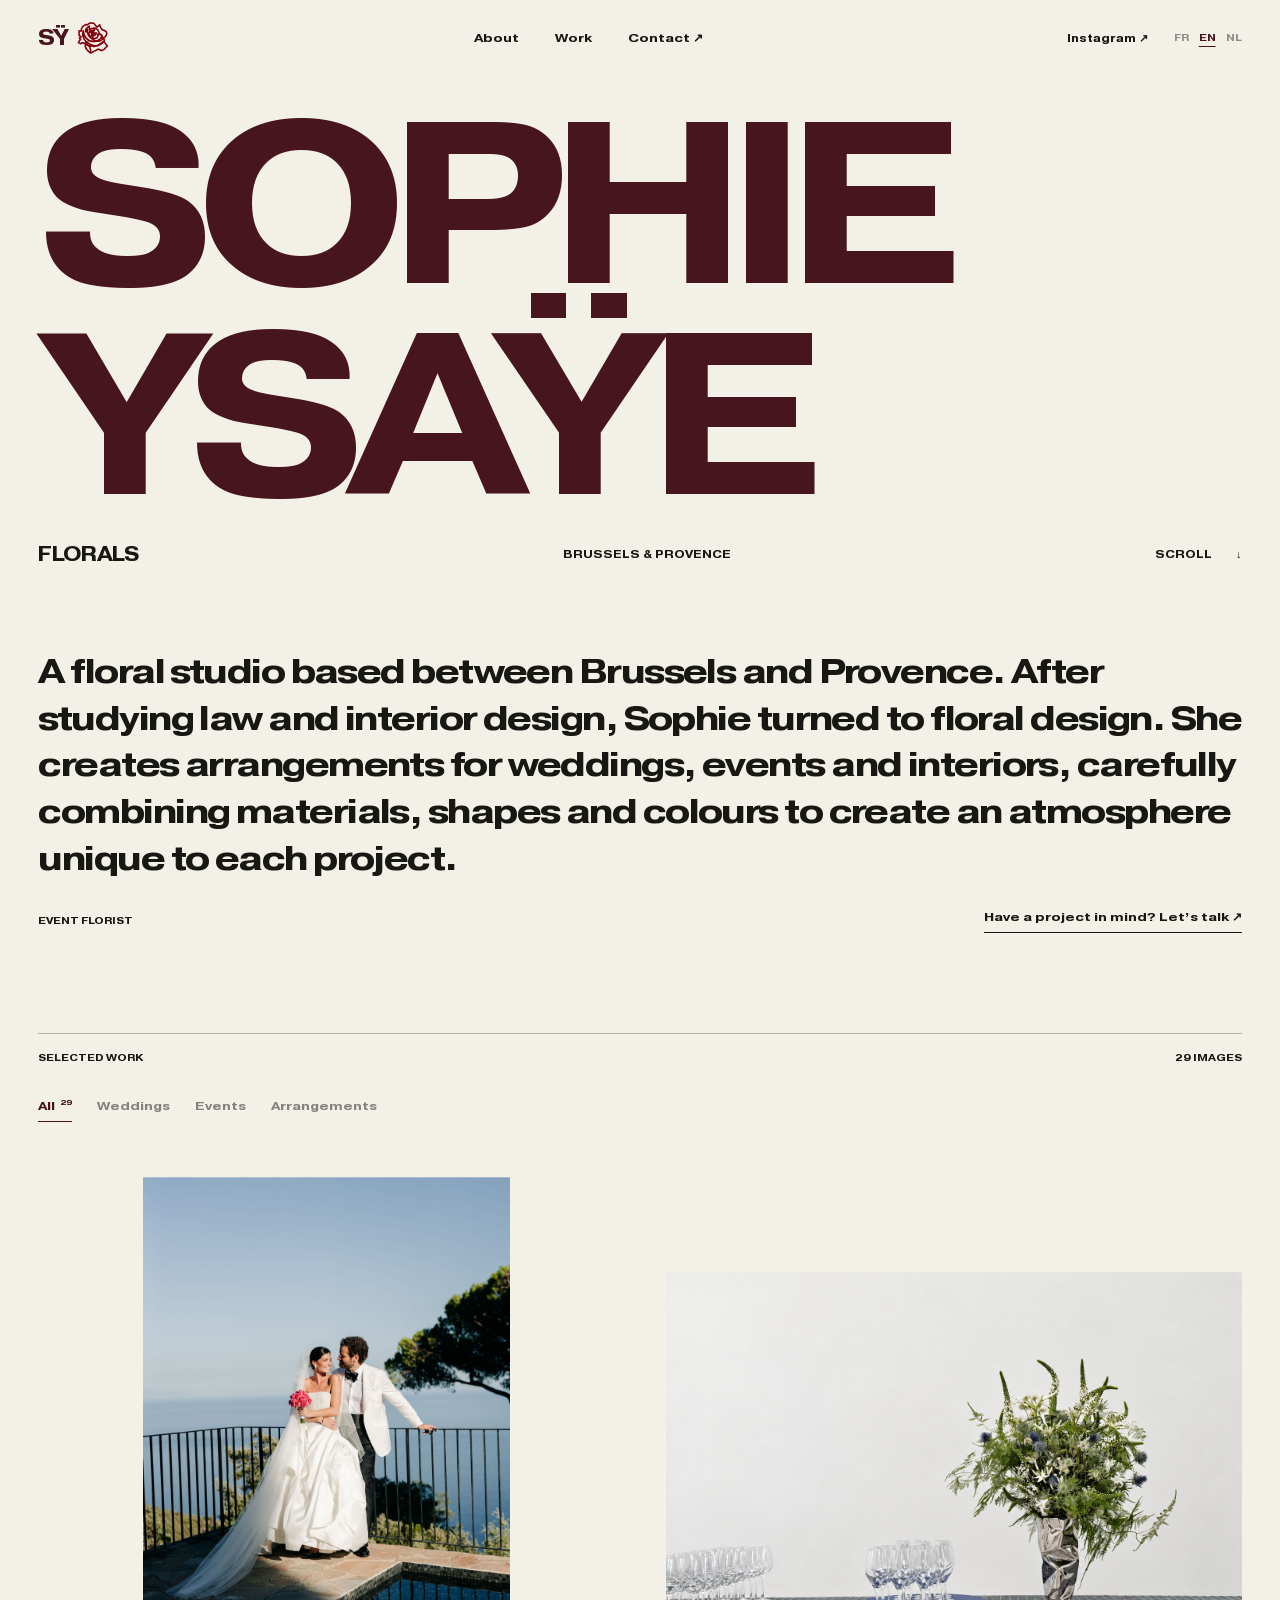
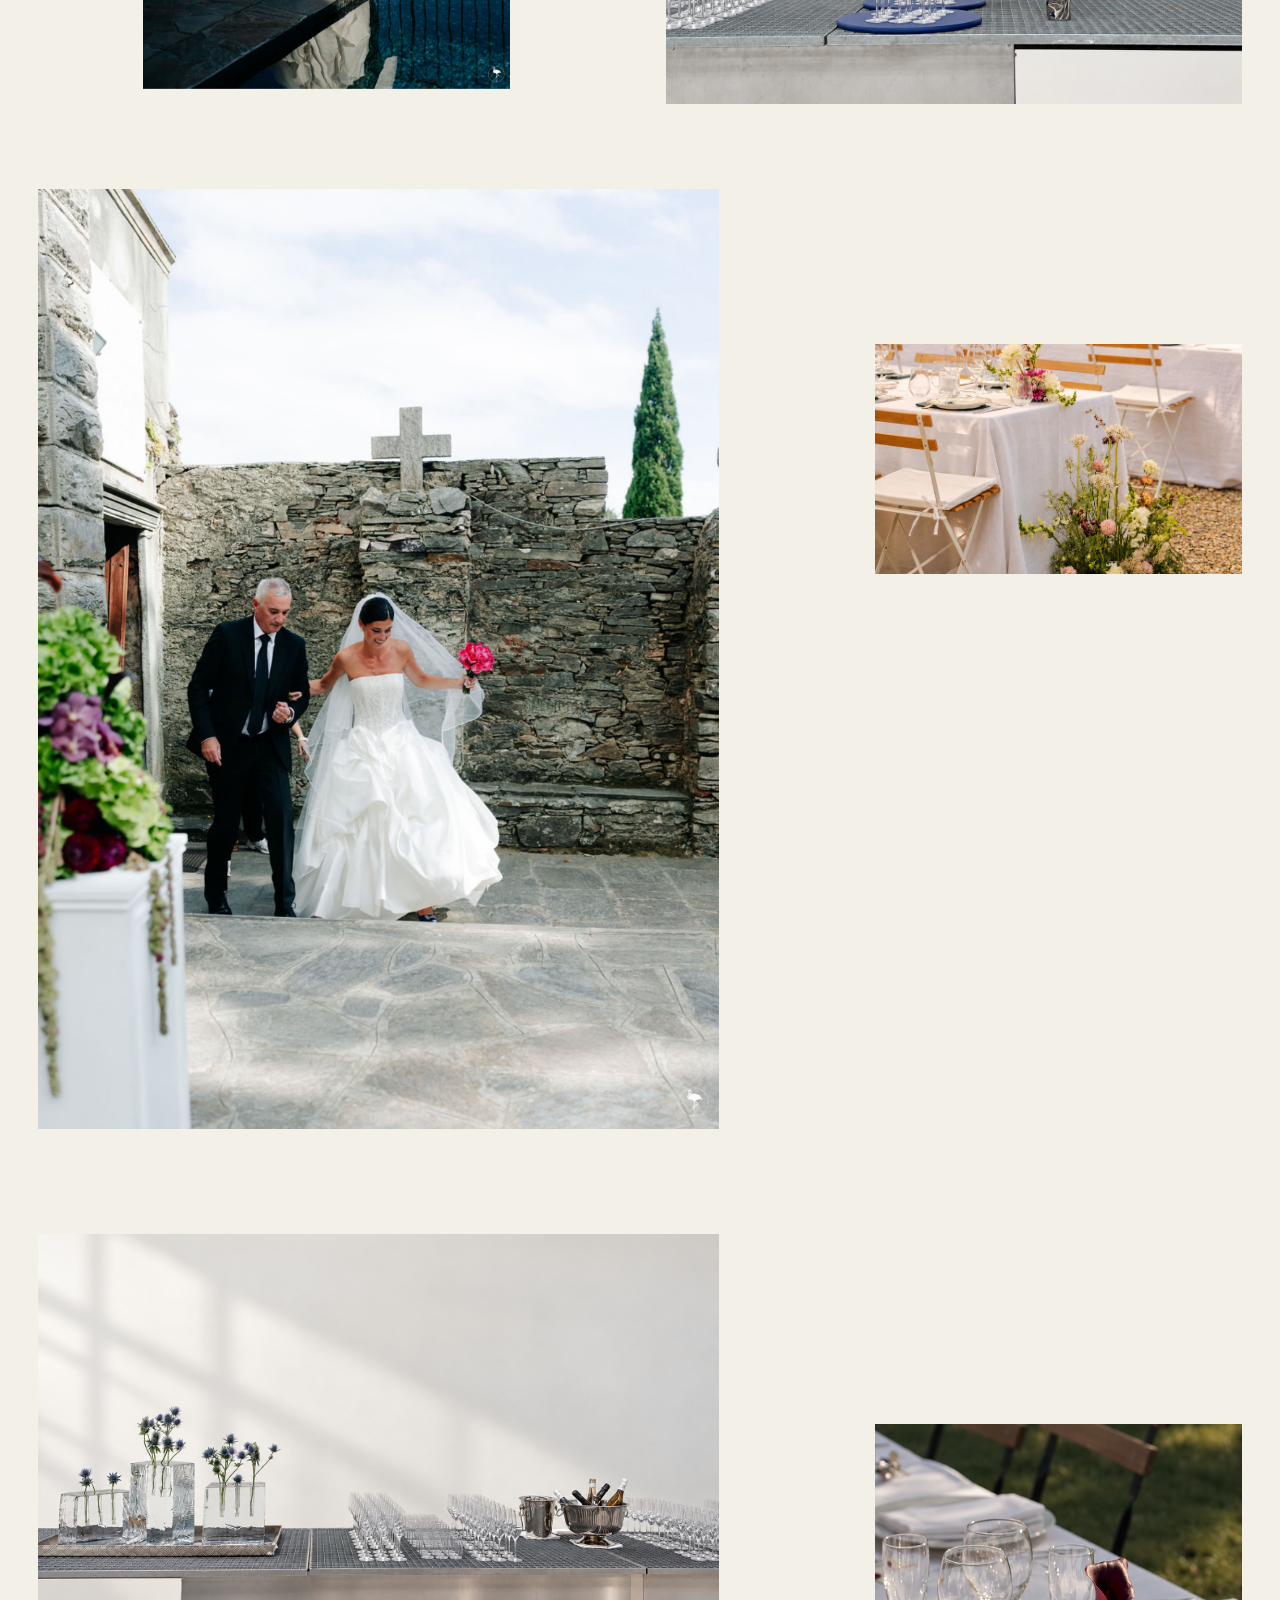
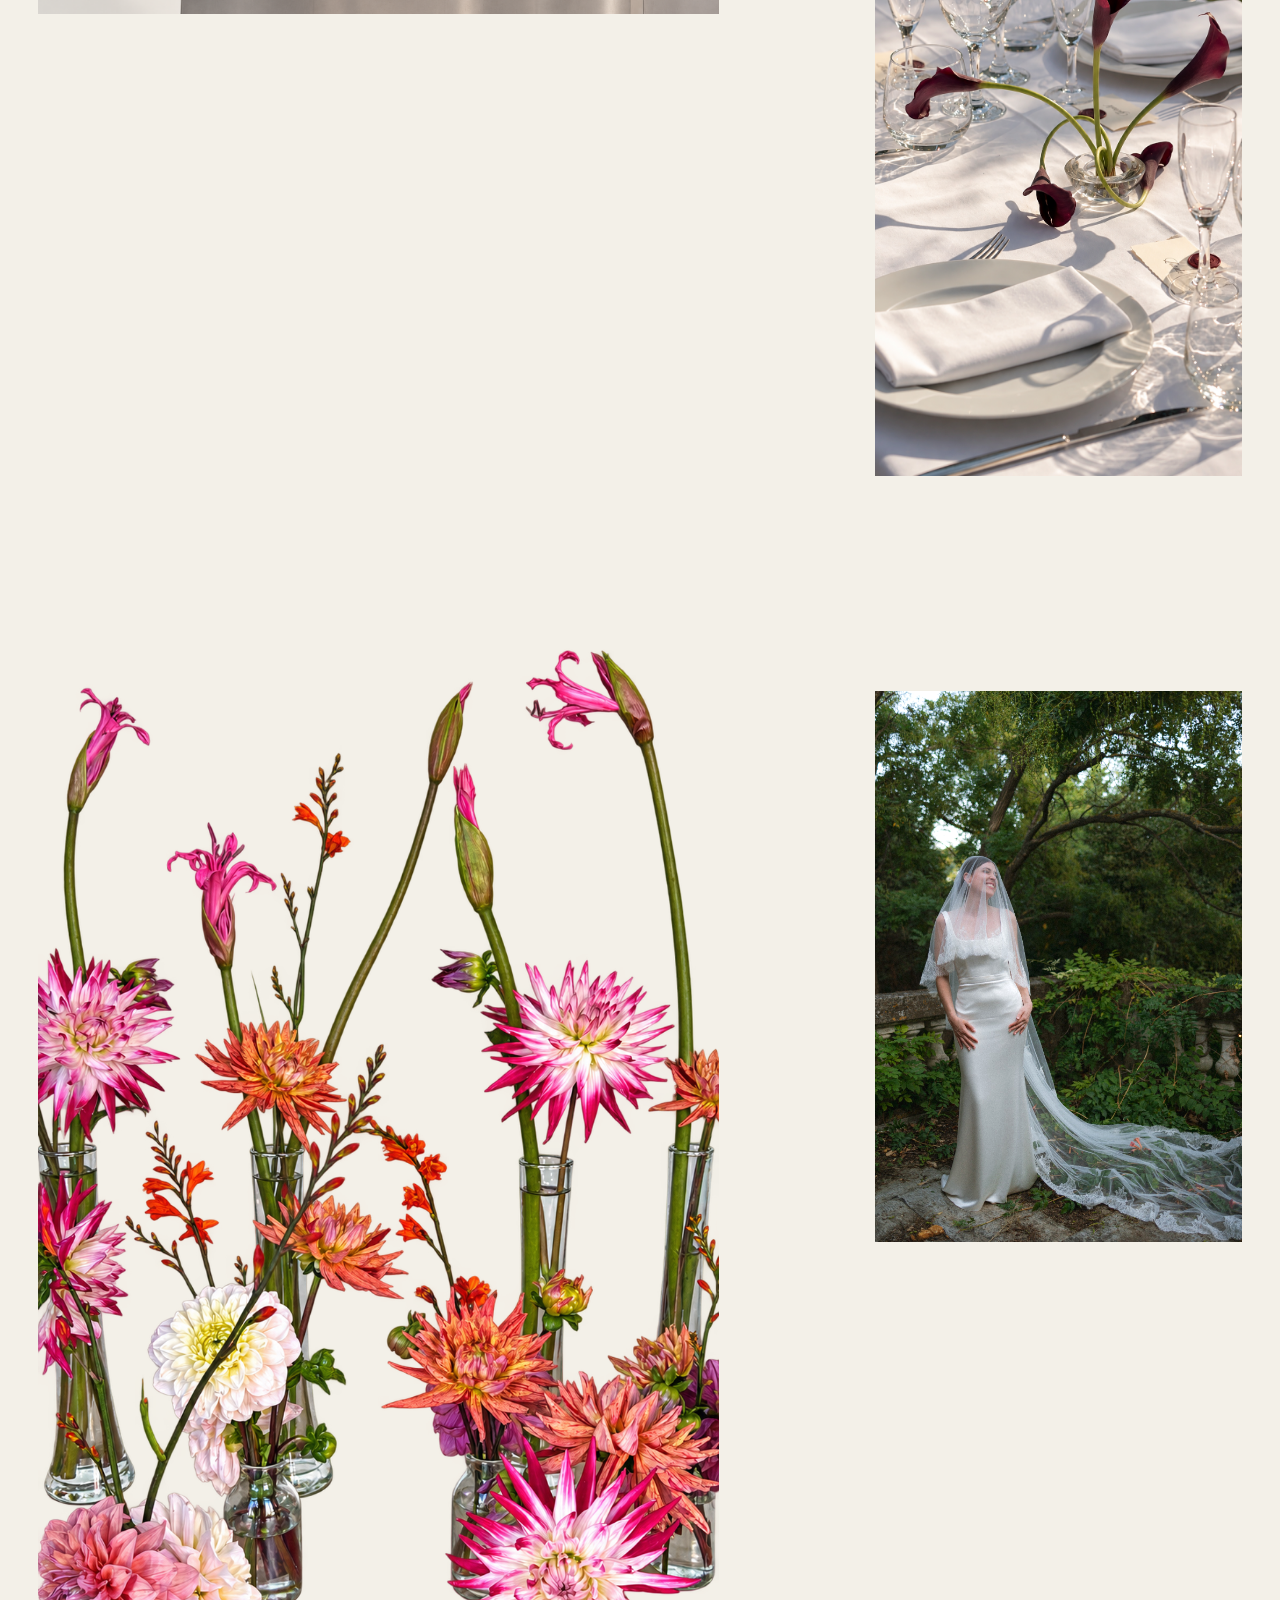
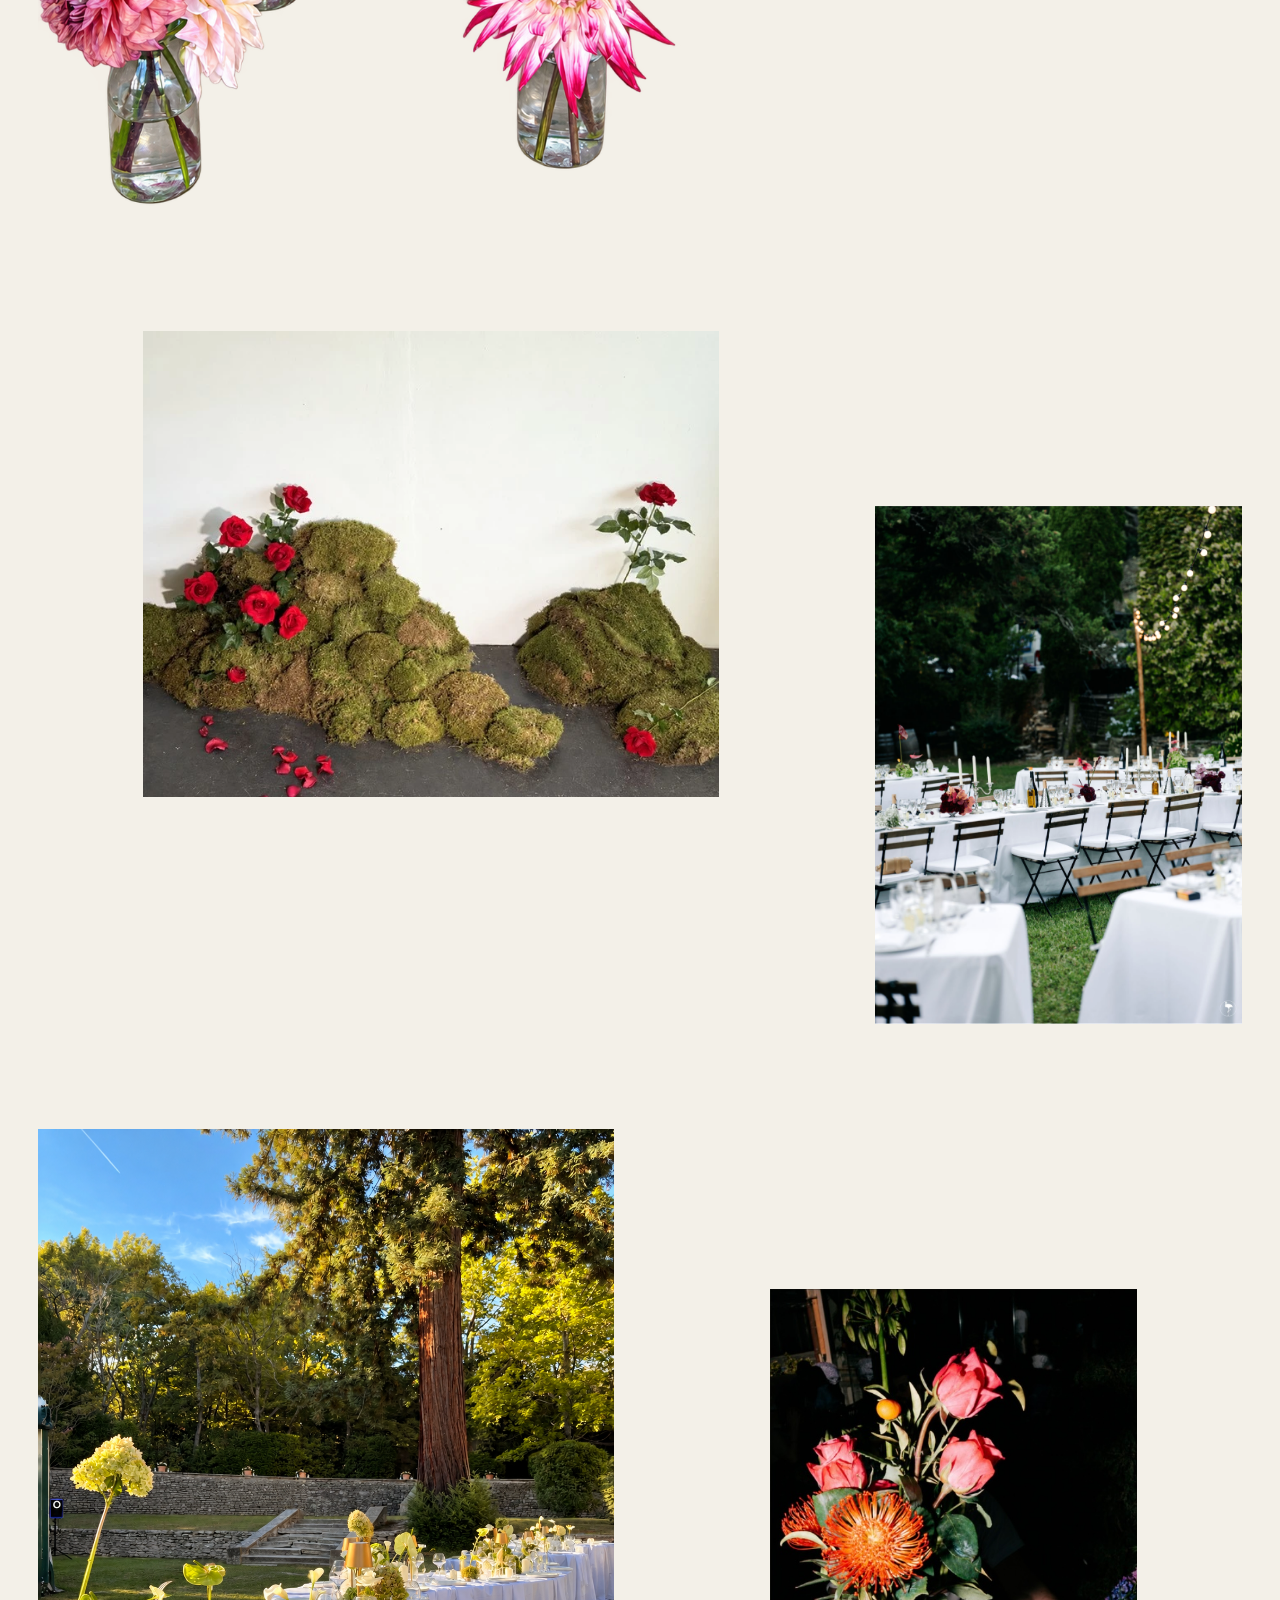
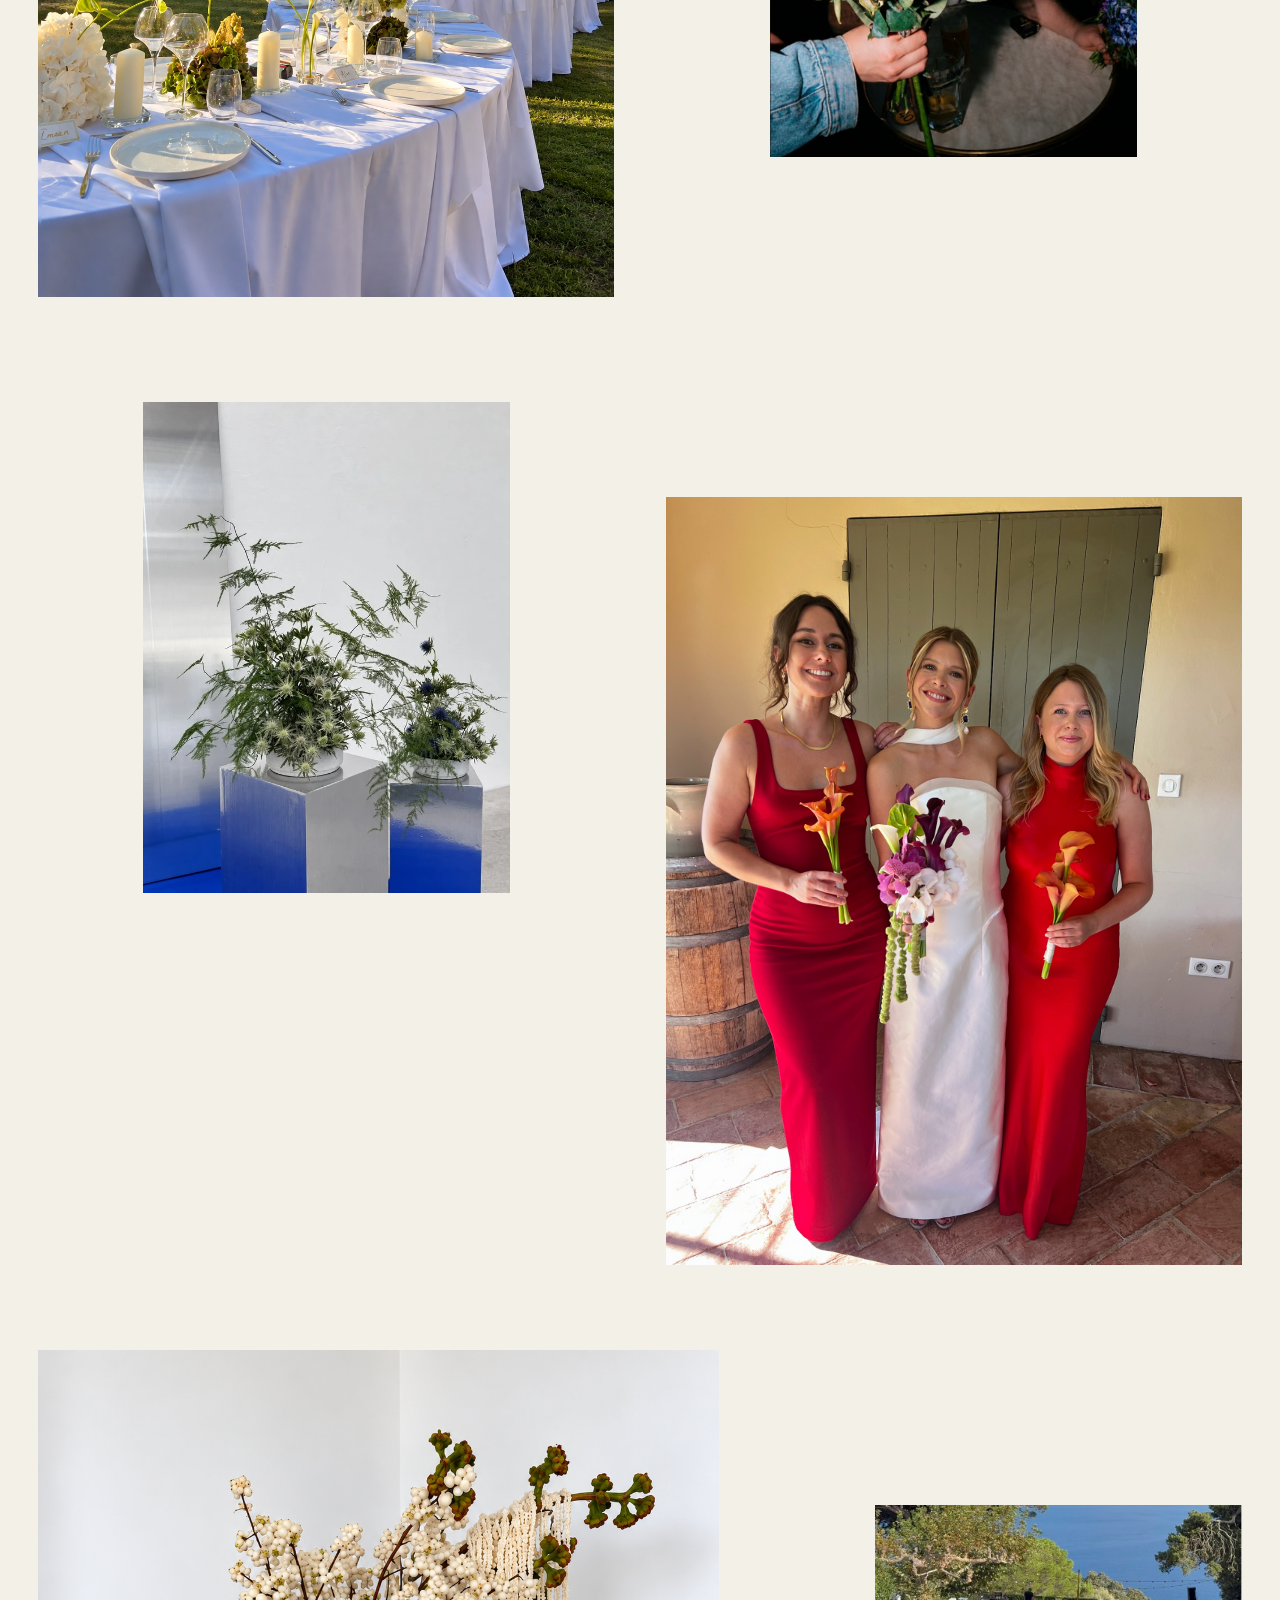
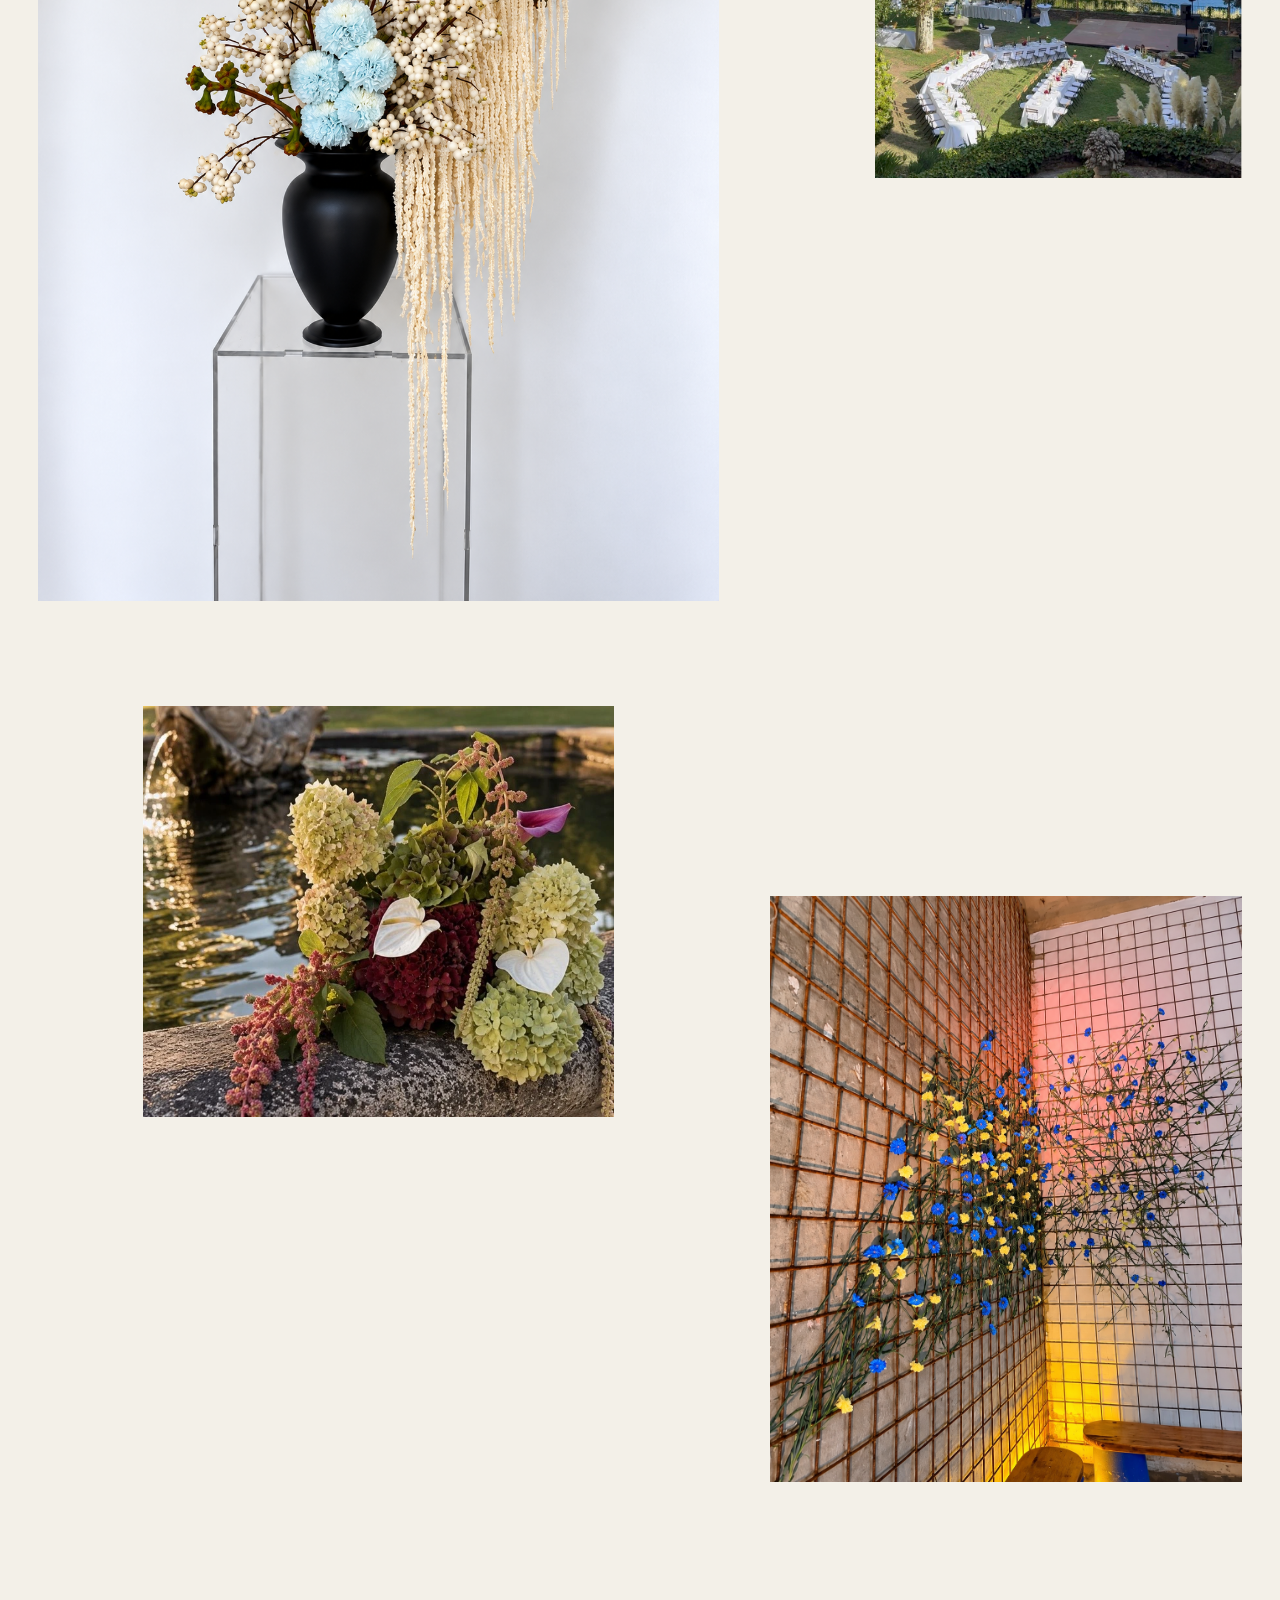
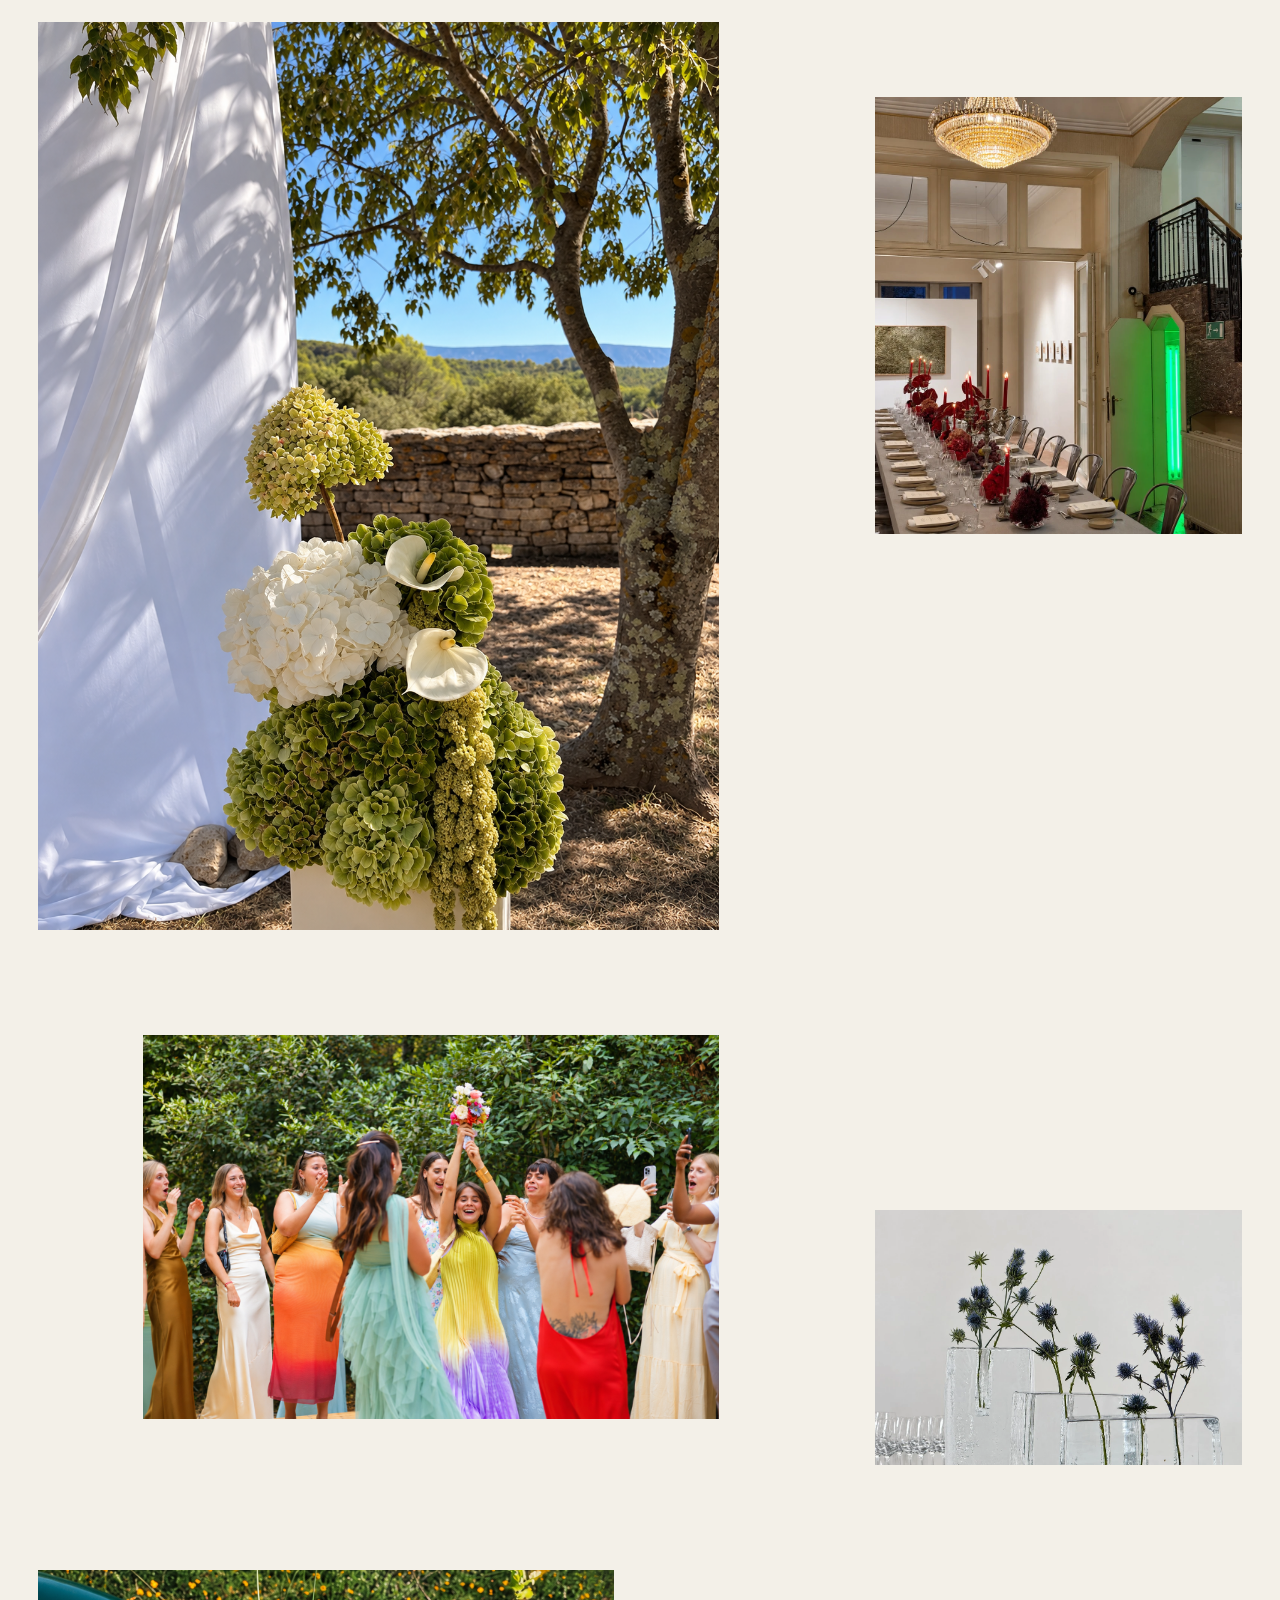
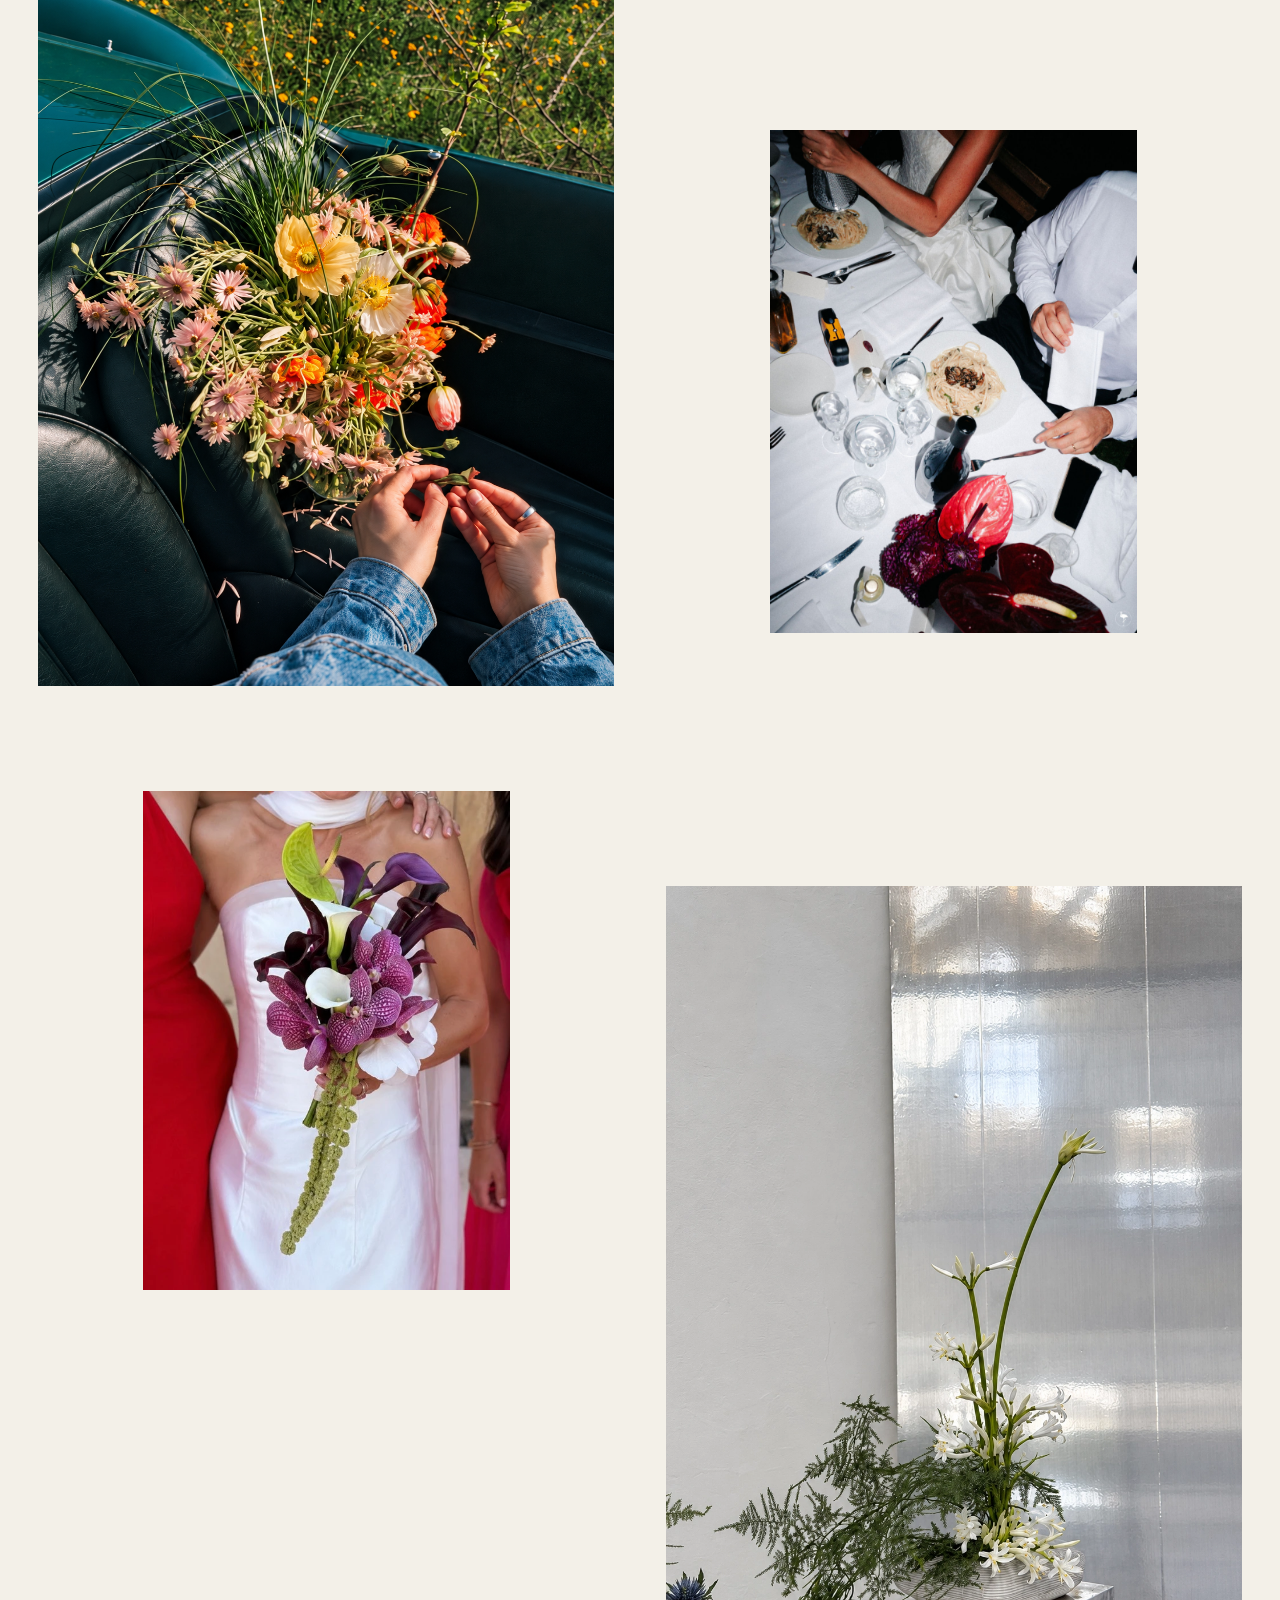
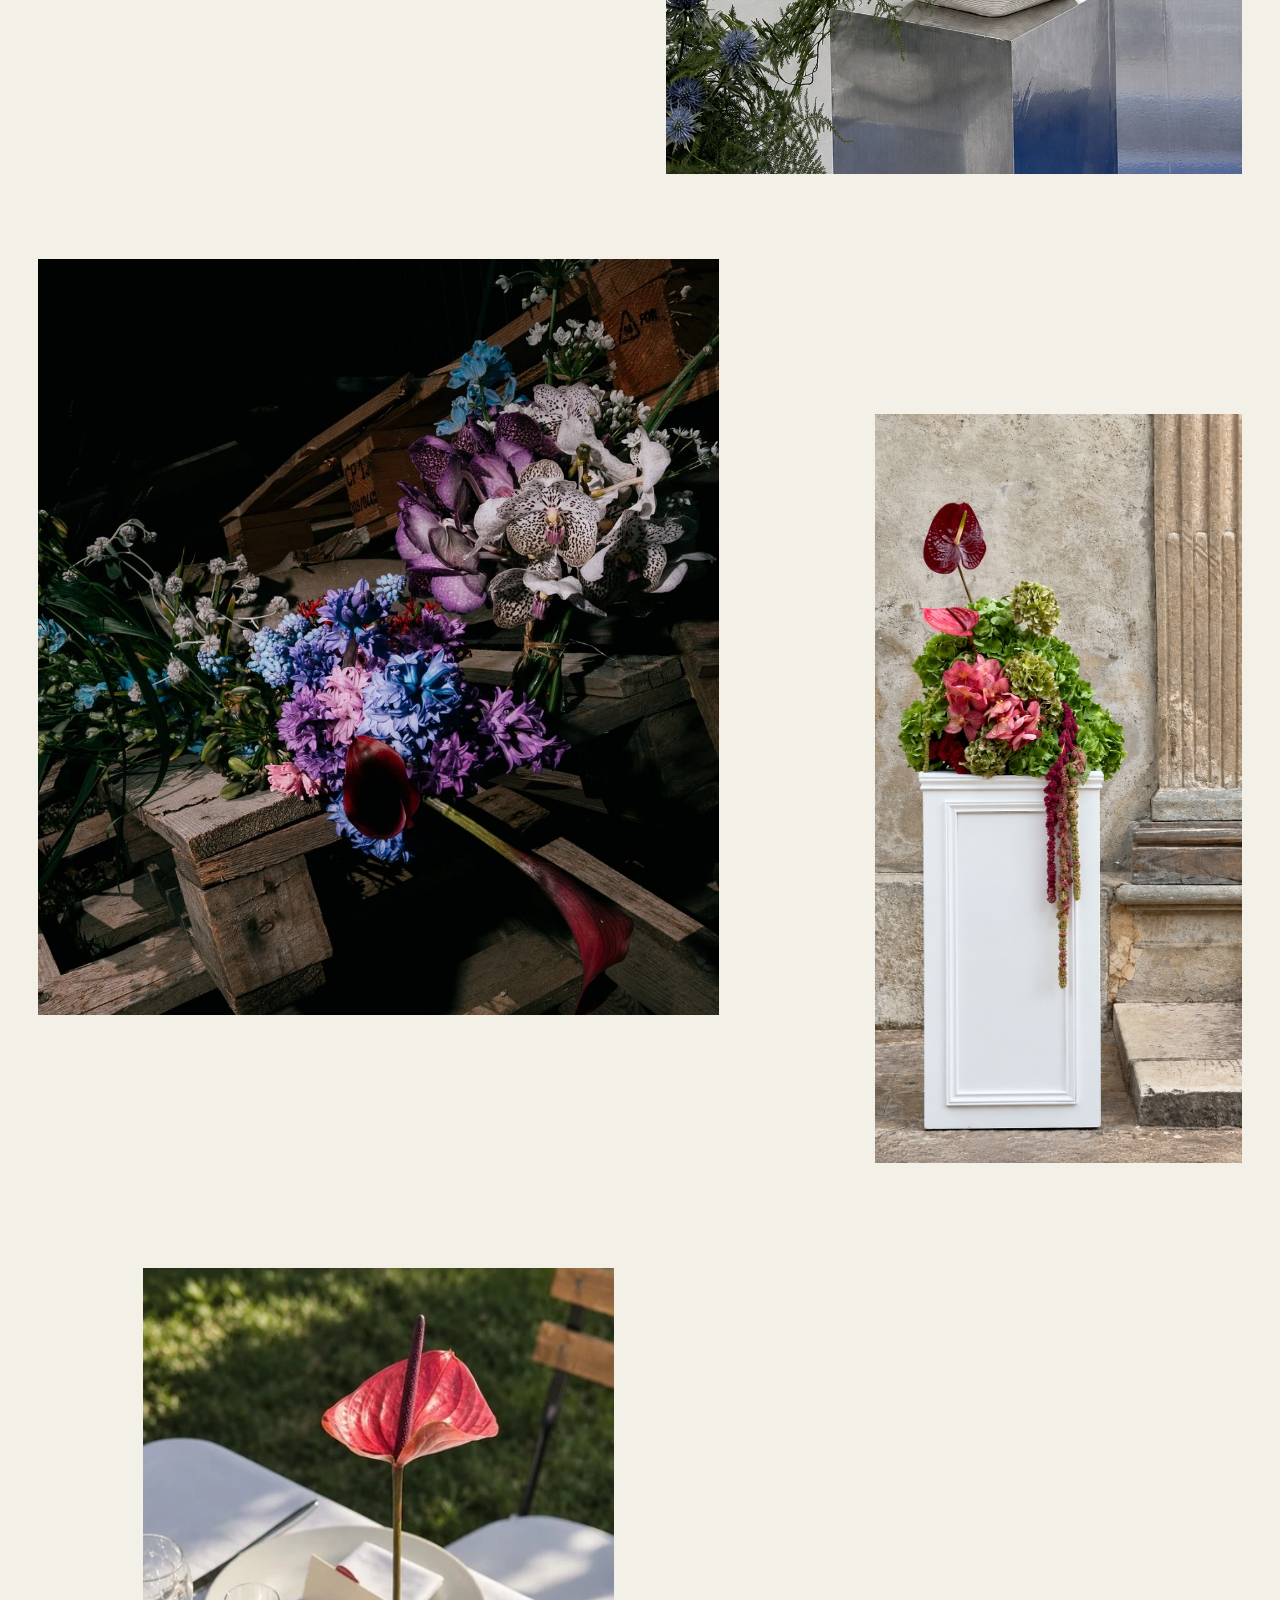
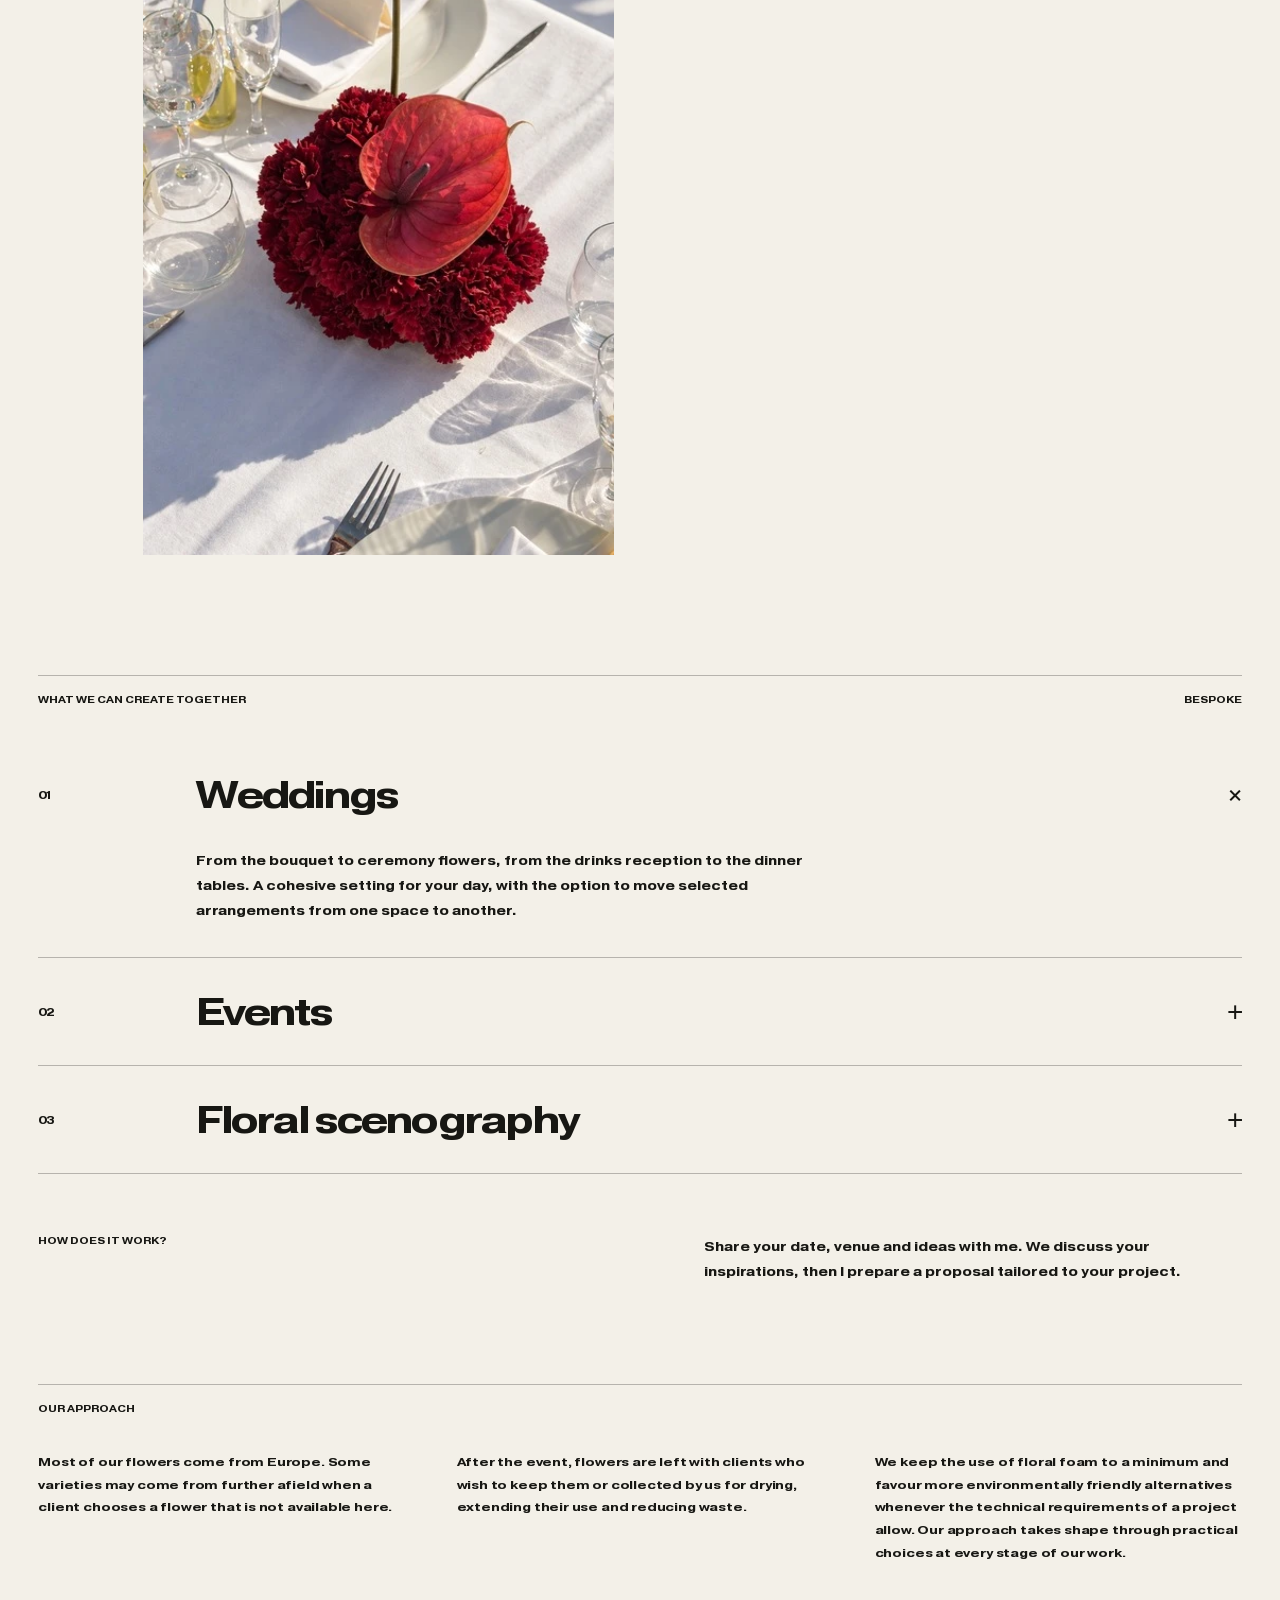
==== english.html @ 8ae8ff38 "Initial commit" ====
<!doctype html>
<html lang="en" translate="no" class="notranslate">
<head>
<script src="js/languages.js"></script>
<meta charset="UTF-8"><meta name="google" content="notranslate"><meta http-equiv="Content-Language" content="en"><meta name="site-version" content="20261025-static-languages-3"><meta name="viewport" content="width=device-width,initial-scale=1">
<title>Sophie Ysaÿe — Florals · Brussels &amp; Provence</title>
<meta name="description" content="Sophie Ysaÿe, event florist. Floral arrangements and installations for weddings and events, between Brussels and Provence.">
<meta name="theme-color" content="#F3F0E8"><meta name="robots" content="noindex,nofollow">
<meta property="og:title" content="Sophie Ysaÿe — Florals"><meta property="og:description" content="Weddings, events and floral arrangements. Brussels &amp; Provence.">
<link rel="icon" href="favicon.svg" type="image/svg+xml">
<link rel="preload" href="assets/pragmatica-extended-bold.woff2" as="font" type="font/woff2">
<link rel="stylesheet" href="css/style.css"><script src="js/app.js" defer></script>
<link rel="alternate" hreflang="fr" href="francais.html"><link rel="alternate" hreflang="en" href="english.html"><link rel="alternate" hreflang="nl-BE" href="nederlands-belgie.html"><link rel="alternate" hreflang="x-default" href="index.html">
</head>
<body translate="no">
<a class="skip-link" href="#main">Skip to content</a>
<header class="header">
<a href="#top" class="mini-logo" aria-label="Sophie Ysaÿe, home">SŸ<svg class="rose-mark rose-glitter" viewbox="15 5 520 535" fill="none" stroke-linecap="round" stroke-linejoin="round" aria-hidden="true" focusable="false"><defs><path id="signature-rose-path" d="M 238,524 C 215,518 199,487 178,474 C 154,452 143,409 148,380 C 155,359 171,344 190,339 C 159,361 121,365 95,351 L 73,369 L 31,350 C 45,325 53,307 69,294 L 46,277 L 76,255 L 45,233 L 39,156 C 54,147 66,157 82,155 C 78,130 82,110 96,91 C 114,75 130,57 153,48 L 185,49 C 203,35 214,18 233,20 L 254,29 L 274,20 C 298,23 310,53 328,76 L 339,91 L 387,54 C 392,94 410,111 429,134 C 456,140 476,149 495,166 L 506,192 C 501,221 490,251 467,265 L 444,277 L 466,310 L 459,333 C 476,359 492,382 516,406 L 484,435 L 467,458 L 415,485 L 363,457 C 336,474 307,488 279,500 C 264,508 255,521 238,524 C 239,486 233,454 223,425 C 210,406 183,399 166,379 C 207,399 250,413 291,414 C 348,407 408,366 452,328 C 436,360 398,384 363,397 C 318,410 270,396 223,375 C 170,349 124,297 109,246 C 99,214 102,179 114,151 C 112,198 129,242 162,277 C 192,311 245,333 288,332 C 337,330 382,308 410,273 C 421,255 424,237 415,219 C 435,242 444,264 434,290 C 424,311 397,324 373,327 C 338,333 311,320 283,302 C 242,281 211,252 195,221 C 178,191 177,158 188,130 C 174,139 164,153 159,170 C 147,144 151,122 173,105 C 187,94 202,84 216,74 C 208,98 213,121 226,138 C 238,117 253,107 275,109 C 295,99 312,107 327,119 C 349,125 365,149 371,170 C 377,188 387,202 402,212 C 386,215 368,211 350,208 C 362,229 359,250 344,265 C 324,280 308,285 287,279 C 271,272 265,253 265,238 C 248,246 230,244 216,232 C 201,215 201,194 212,175 C 220,158 239,150 258,149 C 275,145 290,138 294,126 C 305,141 294,157 280,165 C 262,175 242,178 222,176 C 241,187 263,184 281,176 C 290,193 312,192 329,187 C 328,207 314,225 294,232 C 277,240 259,232 254,218 C 249,205 259,194 273,195 C 285,196 289,207 282,215"><lineargradient id="rose-metallic" x1="0" y1="0" x2="1" y2=".8"><stop offset="0" stop-color="#760008"><stop offset=".15" stop-color="#d70016"><stop offset=".27" stop-color="#ff342b"><stop offset=".31" stop-color="#ffb2a0"><stop offset=".36" stop-color="#bd0012"><stop offset=".54" stop-color="#f20a20"><stop offset=".66" stop-color="#8e000e"><stop offset=".73" stop-color="#ff5545"><stop offset=".76" stop-color="#ffd0b8"><stop offset=".80" stop-color="#e00019"><stop offset="1" stop-color="#89000d"></lineargradient><mask id="rose-glitter-mask"><use href="#signature-rose-path" stroke="white" stroke-width="23"></mask></defs><use href="#signature-rose-path" stroke="#80000b" stroke-width="25"><use href="#signature-rose-path" stroke="url(#rose-metallic)" stroke-width="20"><g class="rose-flecks" mask="url(#rose-glitter-mask)" stroke="none"><circle cx="346.0" cy="372.7" r="5.7" fill="#ff6458"><circle cx="61.6" cy="144.7" r="4.2" fill="#ef1830"><circle cx="209.3" cy="430.6" r="3.0" fill="#ff6458"><circle cx="268.1" cy="51.4" r="5.5" fill="#ffb6a5"><circle cx="327.3" cy="231.9" r="3.8" fill="#ffb6a5"><circle cx="350.5" cy="521.3" r="2.4" fill="#ffb6a5"><circle cx="150.2" cy="327.3" r="3.5" fill="#ff6458"><circle cx="373.6" cy="282.4" r="2.7" fill="#ffb6a5"><circle cx="397.2" cy="479.8" r="5.1" fill="#ffb6a5"><circle cx="408.9" cy="285.5" r="3.0" fill="#ff6458"><circle cx="156.2" cy="523.6" r="3.0" fill="#ffb6a5"><circle cx="248.8" cy="92.1" r="5.4" fill="#ffb6a5"><circle cx="57.2" cy="523.3" r="5.4" fill="#ffb6a5"><circle cx="199.6" cy="199.1" r="5.1" fill="#ff6458"><circle cx="264.1" cy="463.2" r="2.6" fill="#ff6458"><circle cx="109.1" cy="404.9" r="4.1" fill="#ffb6a5"><circle cx="190.6" cy="404.5" r="3.7" fill="#ffb6a5"><circle cx="174.5" cy="421.1" r="4.8" fill="#ffb6a5"><circle cx="173.4" cy="251.4" r="4.1" fill="#ffb6a5"><circle cx="473.9" cy="125.5" r="5.0" fill="#ffb6a5"><circle cx="26.9" cy="44.3" r="5.1" fill="#ef1830"><circle cx="371.3" cy="451.1" r="2.5" fill="#ffb6a5"><circle cx="228.3" cy="249.9" r="2.4" fill="#ef1830"><circle cx="392.4" cy="331.7" r="3.2" fill="#ff6458"><circle cx="515.1" cy="395.7" r="5.2" fill="#ffb6a5"><circle cx="195.7" cy="521.5" r="3.0" fill="#ffb6a5"><circle cx="170.8" cy="85.0" r="4.0" fill="#ffb6a5"><circle cx="75.7" cy="318.4" r="5.3" fill="#ffb6a5"><circle cx="351.2" cy="97.3" r="4.2" fill="#ff6458"><circle cx="436.4" cy="238.0" r="3.4" fill="#ff6458"><circle cx="277.1" cy="428.3" r="4.8" fill="#ef1830"><circle cx="517.8" cy="367.8" r="5.5" fill="#ffb6a5"><circle cx="257.3" cy="328.9" r="4.8" fill="#ff6458"><circle cx="239.7" cy="171.1" r="2.8" fill="#ffb6a5"><circle cx="465.2" cy="205.9" r="3.1" fill="#ffb6a5"><circle cx="117.8" cy="241.5" r="2.6" fill="#ffb6a5"><circle cx="322.9" cy="128.2" r="5.6" fill="#ff6458"><circle cx="71.7" cy="320.2" r="5.7" fill="#ffb6a5"><circle cx="206.0" cy="338.8" r="3.1" fill="#ff6458"><circle cx="105.1" cy="193.3" r="4.2" fill="#ef1830"><circle cx="474.7" cy="506.1" r="4.0" fill="#ffb6a5"><circle cx="146.2" cy="52.5" r="5.0" fill="#ffb6a5"><circle cx="370.0" cy="337.3" r="2.6" fill="#ffb6a5"><circle cx="294.5" cy="243.4" r="4.6" fill="#ff6458"><circle cx="177.0" cy="307.5" r="4.1" fill="#ef1830"><circle cx="380.5" cy="506.6" r="3.7" fill="#ef1830"><circle cx="333.1" cy="483.0" r="4.1" fill="#ef1830"><circle cx="393.0" cy="495.6" r="5.1" fill="#ff6458"><circle cx="329.4" cy="348.5" r="5.7" fill="#ff6458"><circle cx="135.3" cy="193.1" r="3.4" fill="#ef1830"><circle cx="343.1" cy="404.8" r="4.1" fill="#ffb6a5"><circle cx="154.6" cy="439.8" r="2.8" fill="#ffb6a5"><circle cx="289.3" cy="404.1" r="3.9" fill="#ff6458"><circle cx="413.2" cy="489.1" r="2.8" fill="#ff6458"><circle cx="172.4" cy="417.6" r="4.3" fill="#ffb6a5"><circle cx="517.7" cy="489.5" r="3.3" fill="#ffb6a5"><circle cx="441.7" cy="343.8" r="5.0" fill="#ffb6a5"><circle cx="67.2" cy="139.6" r="5.1" fill="#ef1830"><circle cx="364.2" cy="91.6" r="4.9" fill="#ffb6a5"><circle cx="392.4" cy="27.5" r="4.2" fill="#ffb6a5"><circle cx="193.0" cy="16.5" r="4.5" fill="#ffb6a5"><circle cx="209.9" cy="357.8" r="2.8" fill="#ff6458"><circle cx="112.3" cy="300.7" r="4.1" fill="#ffb6a5"><circle cx="209.3" cy="314.1" r="4.1" fill="#ff6458"><circle cx="187.6" cy="187.2" r="3.4" fill="#ff6458"><circle cx="317.6" cy="147.0" r="5.0" fill="#ffb6a5"><circle cx="290.0" cy="48.2" r="4.6" fill="#ffb6a5"><circle cx="219.2" cy="340.9" r="5.7" fill="#ffb6a5"><circle cx="512.3" cy="236.8" r="5.3" fill="#ffb6a5"><circle cx="86.0" cy="480.8" r="3.9" fill="#ff6458"><circle cx="407.3" cy="87.5" r="3.4" fill="#ffb6a5"><circle cx="189.3" cy="106.4" r="3.5" fill="#ffb6a5"><circle cx="474.1" cy="454.9" r="4.1" fill="#ffb6a5"><circle cx="39.0" cy="280.2" r="2.5" fill="#ffb6a5"><circle cx="344.1" cy="108.8" r="4.1" fill="#ffb6a5"><circle cx="480.5" cy="25.9" r="4.7" fill="#ffb6a5"><circle cx="462.2" cy="453.9" r="4.3" fill="#ffb6a5"><circle cx="291.3" cy="302.6" r="3.5" fill="#ef1830"><circle cx="299.7" cy="15.8" r="3.3" fill="#ffb6a5"><circle cx="35.6" cy="99.1" r="4.7" fill="#ffb6a5"><circle cx="53.4" cy="383.0" r="5.7" fill="#ffb6a5"><circle cx="451.2" cy="37.1" r="4.3" fill="#ff6458"><circle cx="332.7" cy="460.0" r="2.8" fill="#ffb6a5"><circle cx="120.6" cy="401.0" r="5.7" fill="#ffb6a5"><circle cx="488.1" cy="113.1" r="4.5" fill="#ffb6a5"><circle cx="104.0" cy="396.9" r="4.8" fill="#ef1830"><circle cx="141.1" cy="171.2" r="4.0" fill="#ffb6a5"><circle cx="49.5" cy="208.8" r="4.4" fill="#ff6458"><circle cx="72.3" cy="158.2" r="4.2" fill="#ff6458"><circle cx="368.9" cy="483.7" r="5.2" fill="#ef1830"><circle cx="252.0" cy="301.7" r="4.0" fill="#ffb6a5"><circle cx="134.0" cy="89.1" r="3.4" fill="#ffb6a5"><circle cx="339.6" cy="237.8" r="4.1" fill="#ffb6a5"><circle cx="448.3" cy="520.4" r="4.3" fill="#ffb6a5"><circle cx="493.6" cy="390.2" r="5.1" fill="#ffb6a5"><circle cx="266.0" cy="408.3" r="3.3" fill="#ff6458"><circle cx="163.8" cy="385.0" r="5.7" fill="#ffb6a5"><circle cx="359.2" cy="363.6" r="3.8" fill="#ffb6a5"><circle cx="251.0" cy="141.9" r="5.3" fill="#ffb6a5"><circle cx="132.0" cy="37.9" r="5.2" fill="#ffb6a5"><circle cx="289.3" cy="373.2" r="5.1" fill="#ef1830"><circle cx="304.7" cy="335.5" r="3.4" fill="#ffb6a5"><circle cx="491.0" cy="484.6" r="3.2" fill="#ffb6a5"><circle cx="392.8" cy="65.1" r="3.6" fill="#ff6458"><circle cx="212.2" cy="48.2" r="4.0" fill="#ff6458"><circle cx="426.1" cy="396.1" r="4.1" fill="#ffb6a5"><circle cx="52.9" cy="484.0" r="2.9" fill="#ffb6a5"><circle cx="234.0" cy="405.9" r="3.2" fill="#ef1830"><circle cx="214.7" cy="256.7" r="4.7" fill="#ffb6a5"><circle cx="407.2" cy="278.5" r="5.2" fill="#ef1830"><circle cx="361.4" cy="381.3" r="5.0" fill="#ffb6a5"><circle cx="32.7" cy="161.5" r="5.0" fill="#ff6458"><circle cx="425.8" cy="133.1" r="2.8" fill="#ffb6a5"><circle cx="388.0" cy="185.0" r="2.8" fill="#ffb6a5"><circle cx="249.7" cy="424.8" r="2.9" fill="#ff6458"><circle cx="26.8" cy="321.0" r="5.0" fill="#ff6458"><circle cx="120.6" cy="57.2" r="2.6" fill="#ff6458"><circle cx="62.7" cy="110.3" r="4.7" fill="#ff6458"><circle cx="272.6" cy="166.8" r="2.6" fill="#ffb6a5"><circle cx="105.0" cy="68.3" r="5.4" fill="#ff6458"><circle cx="509.8" cy="34.1" r="2.5" fill="#ffb6a5"><circle cx="408.9" cy="179.2" r="3.4" fill="#ffb6a5"><circle cx="214.6" cy="258.7" r="3.6" fill="#ffb6a5"><circle cx="157.6" cy="221.2" r="3.7" fill="#ff6458"><circle cx="226.1" cy="520.2" r="4.8" fill="#ffb6a5"><circle cx="243.3" cy="137.5" r="5.3" fill="#ff6458"><circle cx="116.1" cy="73.9" r="4.8" fill="#ff6458"><circle cx="394.7" cy="48.7" r="3.6" fill="#ef1830"><circle cx="478.2" cy="413.8" r="5.7" fill="#ffb6a5"><circle cx="286.9" cy="510.7" r="3.1" fill="#ffb6a5"><circle cx="143.8" cy="468.4" r="4.2" fill="#ef1830"><circle cx="144.9" cy="242.3" r="5.3" fill="#ff6458"><circle cx="497.7" cy="271.4" r="2.9" fill="#ff6458"><circle cx="427.4" cy="97.7" r="2.8" fill="#ffb6a5"><circle cx="470.9" cy="326.2" r="3.2" fill="#ffb6a5"><circle cx="103.6" cy="264.6" r="4.2" fill="#ff6458"><circle cx="30.6" cy="29.7" r="3.4" fill="#ff6458"><circle cx="265.9" cy="382.7" r="3.4" fill="#ff6458"><circle cx="175.9" cy="408.2" r="3.3" fill="#ffb6a5"><circle cx="181.6" cy="470.3" r="5.7" fill="#ff6458"><circle cx="332.4" cy="360.9" r="5.5" fill="#ff6458"><circle cx="212.9" cy="337.8" r="4.0" fill="#ffb6a5"><circle cx="106.2" cy="419.8" r="4.3" fill="#ffb6a5"><circle cx="515.7" cy="17.7" r="2.5" fill="#ff6458"><circle cx="240.6" cy="118.8" r="5.3" fill="#ff6458"><circle cx="128.1" cy="98.9" r="2.7" fill="#ff6458"><circle cx="317.9" cy="493.6" r="4.8" fill="#ef1830"><circle cx="263.3" cy="76.7" r="4.0" fill="#ef1830"><circle cx="448.8" cy="322.6" r="3.2" fill="#ff6458"><circle cx="386.3" cy="450.2" r="4.9" fill="#ffb6a5"><circle cx="226.9" cy="418.9" r="3.8" fill="#ff6458"><circle cx="315.6" cy="292.7" r="2.8" fill="#ffb6a5"><circle cx="343.2" cy="350.2" r="4.8" fill="#ff6458"><circle cx="172.5" cy="446.8" r="4.7" fill="#ff6458"><circle cx="262.0" cy="495.2" r="2.7" fill="#ffb6a5"><circle cx="284.5" cy="233.3" r="2.8" fill="#ffb6a5"><circle cx="307.5" cy="320.8" r="3.9" fill="#ff6458"><circle cx="328.2" cy="289.7" r="3.7" fill="#ff6458"><circle cx="131.8" cy="175.2" r="5.2" fill="#ff6458"><circle cx="199.5" cy="98.3" r="2.6" fill="#ff6458"><circle cx="471.5" cy="280.7" r="3.5" fill="#ffb6a5"><circle cx="82.2" cy="466.5" r="4.3" fill="#ff6458"><circle cx="249.1" cy="172.0" r="4.9" fill="#ffb6a5"><circle cx="25.4" cy="343.4" r="3.4" fill="#ef1830"><circle cx="86.5" cy="46.6" r="2.9" fill="#ef1830"><circle cx="28.8" cy="247.5" r="5.0" fill="#ffb6a5"><circle cx="58.1" cy="97.2" r="3.8" fill="#ffb6a5"><circle cx="132.3" cy="49.2" r="3.2" fill="#ffb6a5"><circle cx="500.4" cy="28.8" r="5.7" fill="#ff6458"><circle cx="286.4" cy="146.3" r="3.2" fill="#ffb6a5"><circle cx="234.6" cy="22.2" r="2.8" fill="#ef1830"><circle cx="139.0" cy="402.5" r="4.1" fill="#ffb6a5"><circle cx="96.5" cy="98.9" r="5.2" fill="#ef1830"><circle cx="454.0" cy="268.0" r="4.2" fill="#ffb6a5"><circle cx="189.9" cy="291.2" r="4.4" fill="#ffb6a5"><circle cx="399.4" cy="198.5" r="4.9" fill="#ef1830"><circle cx="505.6" cy="44.3" r="3.0" fill="#ef1830"><circle cx="87.7" cy="424.1" r="3.4" fill="#ff6458"><circle cx="357.5" cy="76.2" r="2.6" fill="#ffb6a5"><circle cx="131.7" cy="85.1" r="2.5" fill="#ff6458"><circle cx="170.0" cy="266.8" r="4.3" fill="#ff6458"><circle cx="341.5" cy="406.4" r="5.2" fill="#ffb6a5"><circle cx="393.6" cy="177.6" r="4.4" fill="#ffb6a5"><circle cx="301.6" cy="423.4" r="4.7" fill="#ffb6a5"><circle cx="189.9" cy="198.8" r="4.2" fill="#ff6458"><circle cx="95.8" cy="367.5" r="5.2" fill="#ffb6a5"><circle cx="269.4" cy="134.6" r="5.0" fill="#ffb6a5"><circle cx="291.8" cy="66.3" r="4.7" fill="#ffb6a5"><circle cx="478.7" cy="321.8" r="2.8" fill="#ef1830"><circle cx="218.5" cy="378.3" r="3.0" fill="#ff6458"><circle cx="215.5" cy="456.2" r="4.4" fill="#ef1830"><circle cx="318.6" cy="303.6" r="2.6" fill="#ffb6a5"><circle cx="105.9" cy="148.0" r="3.9" fill="#ffb6a5"><circle cx="275.2" cy="123.4" r="3.9" fill="#ffb6a5"><circle cx="475.3" cy="226.9" r="4.5" fill="#ef1830"><circle cx="233.7" cy="153.9" r="3.1" fill="#ef1830"><circle cx="401.0" cy="269.3" r="4.0" fill="#ffb6a5"><circle cx="369.4" cy="364.0" r="2.7" fill="#ef1830"><circle cx="208.7" cy="417.0" r="3.5" fill="#ff6458"><circle cx="373.2" cy="193.6" r="2.6" fill="#ffb6a5"><circle cx="46.4" cy="418.0" r="4.6" fill="#ffb6a5"><circle cx="466.0" cy="20.1" r="5.3" fill="#ff6458"><circle cx="148.0" cy="333.2" r="4.7" fill="#ffb6a5"><circle cx="178.3" cy="420.9" r="2.6" fill="#ffb6a5"><circle cx="92.2" cy="193.3" r="5.3" fill="#ef1830"><circle cx="232.6" cy="101.7" r="2.6" fill="#ffb6a5"><circle cx="345.9" cy="230.4" r="3.7" fill="#ffb6a5"><circle cx="443.6" cy="248.9" r="4.9" fill="#ff6458"><circle cx="366.2" cy="97.4" r="2.9" fill="#ffb6a5"><circle cx="136.3" cy="434.1" r="4.1" fill="#ffb6a5"><circle cx="272.3" cy="84.0" r="4.5" fill="#ffb6a5"><circle cx="309.3" cy="88.5" r="5.2" fill="#ef1830"><circle cx="71.5" cy="449.5" r="4.6" fill="#ffb6a5"><circle cx="434.1" cy="507.4" r="3.0" fill="#ffb6a5"><circle cx="52.0" cy="483.0" r="5.4" fill="#ffb6a5"><circle cx="228.4" cy="96.5" r="2.9" fill="#ff6458"><circle cx="116.3" cy="284.7" r="2.8" fill="#ffb6a5"><circle cx="253.6" cy="165.1" r="5.7" fill="#ef1830"><circle cx="511.8" cy="283.1" r="3.1" fill="#ffb6a5"><circle cx="97.5" cy="289.4" r="5.0" fill="#ffb6a5"><circle cx="502.5" cy="126.0" r="5.4" fill="#ffb6a5"><circle cx="106.7" cy="193.0" r="3.6" fill="#ff6458"><circle cx="218.1" cy="380.6" r="5.3" fill="#ef1830"><circle cx="245.5" cy="253.1" r="2.6" fill="#ef1830"><circle cx="498.4" cy="135.6" r="3.7" fill="#ff6458"><circle cx="150.1" cy="373.5" r="2.7" fill="#ef1830"><circle cx="230.9" cy="329.1" r="3.9" fill="#ffb6a5"><circle cx="191.4" cy="181.8" r="3.1" fill="#ef1830"><circle cx="271.2" cy="232.9" r="4.0" fill="#ef1830"><circle cx="98.3" cy="488.1" r="4.3" fill="#ff6458"><circle cx="453.2" cy="215.2" r="5.1" fill="#ffb6a5"><circle cx="146.2" cy="311.0" r="3.0" fill="#ffb6a5"><circle cx="130.9" cy="23.9" r="3.9" fill="#ef1830"><circle cx="135.8" cy="178.4" r="3.5" fill="#ffb6a5"><circle cx="161.0" cy="46.4" r="4.9" fill="#ffb6a5"><circle cx="351.9" cy="522.9" r="4.6" fill="#ffb6a5"><circle cx="389.1" cy="521.8" r="4.4" fill="#ff6458"><circle cx="504.2" cy="436.5" r="4.4" fill="#ffb6a5"><circle cx="448.5" cy="154.6" r="5.4" fill="#ef1830"><circle cx="374.3" cy="243.7" r="3.9" fill="#ffb6a5"><circle cx="449.7" cy="256.8" r="3.9" fill="#ffb6a5"><circle cx="147.4" cy="241.8" r="2.7" fill="#ef1830"><circle cx="508.3" cy="492.6" r="4.2" fill="#ffb6a5"><circle cx="258.5" cy="267.1" r="4.0" fill="#ffb6a5"><circle cx="196.0" cy="184.9" r="4.9" fill="#ffb6a5"><circle cx="218.1" cy="158.1" r="4.8" fill="#ffb6a5"><circle cx="167.5" cy="228.6" r="4.8" fill="#ffb6a5"><circle cx="187.3" cy="215.8" r="3.4" fill="#ff6458"><circle cx="405.4" cy="441.4" r="4.9" fill="#ffb6a5"><circle cx="150.5" cy="244.5" r="3.0" fill="#ef1830"><circle cx="216.3" cy="453.1" r="3.2" fill="#ff6458"><circle cx="309.8" cy="491.9" r="4.2" fill="#ef1830"><circle cx="437.0" cy="389.6" r="4.0" fill="#ffb6a5"><circle cx="346.3" cy="343.7" r="3.1" fill="#ef1830"><circle cx="69.7" cy="90.5" r="5.4" fill="#ffb6a5"><circle cx="439.9" cy="220.3" r="5.8" fill="#ef1830"><circle cx="203.6" cy="20.7" r="3.5" fill="#ef1830"><circle cx="257.6" cy="285.5" r="5.3" fill="#ffb6a5"><circle cx="444.2" cy="339.5" r="3.7" fill="#ef1830"><circle cx="433.7" cy="358.3" r="2.7" fill="#ef1830"><circle cx="36.7" cy="166.3" r="4.4" fill="#ff6458"><circle cx="325.4" cy="247.2" r="5.6" fill="#ffb6a5"><circle cx="40.3" cy="139.2" r="2.5" fill="#ffb6a5"><circle cx="491.1" cy="127.3" r="3.0" fill="#ef1830"><circle cx="206.0" cy="296.8" r="3.0" fill="#ef1830"><circle cx="278.0" cy="167.6" r="3.9" fill="#ffb6a5"><circle cx="256.1" cy="139.5" r="5.2" fill="#ef1830"><circle cx="267.8" cy="479.0" r="3.6" fill="#ffb6a5"><circle cx="232.1" cy="218.1" r="2.5" fill="#ff6458"><circle cx="413.7" cy="426.4" r="4.9" fill="#ef1830"><circle cx="314.4" cy="340.3" r="4.4" fill="#ffb6a5"><circle cx="101.1" cy="219.1" r="2.5" fill="#ef1830"><circle cx="276.6" cy="102.5" r="5.7" fill="#ff6458"><circle cx="214.7" cy="288.0" r="4.1" fill="#ffb6a5"><circle cx="338.9" cy="160.4" r="3.3" fill="#ffb6a5"><circle cx="302.3" cy="249.0" r="3.5" fill="#ffb6a5"><circle cx="119.9" cy="181.1" r="3.9" fill="#ef1830"><circle cx="116.8" cy="497.2" r="5.6" fill="#ffb6a5"><circle cx="497.2" cy="65.1" r="3.5" fill="#ffb6a5"><circle cx="492.0" cy="471.0" r="5.6" fill="#ff6458"></g><use class="rose-shine" href="#signature-rose-path" stroke="#ffe4cc" stroke-width="4.5" stroke-dasharray="35 520"><path class="rose-glint glint-0" d="M226 23Q239 22 239 8Q240 23 252 23Q239 24 239 38Q238 23 226 23Z" stroke="none" fill="#ffb6a5"><path class="rose-glint glint-1" d="M481 167Q494 166 494 152Q495 167 507 167Q494 168 494 182Q493 167 481 167Z" stroke="none" fill="#ffb6a5"><path class="rose-glint glint-2" d="M96 246Q109 245 109 231Q110 246 122 246Q109 247 109 261Q108 246 96 246Z" stroke="none" fill="#ffb6a5"><path class="rose-glint glint-3" d="M269 215Q282 214 282 200Q283 215 295 215Q282 216 282 230Q281 215 269 215Z" stroke="none" fill="#ffb6a5"><path class="rose-glint glint-4" d="M228 514Q241 513 241 499Q242 514 254 514Q241 515 241 529Q240 514 228 514Z" stroke="none" fill="#ffb6a5"></svg></a>
<nav aria-label="Main navigation"><a href="#apropos">About</a><a href="#realisations">Work</a><a href="#contact">Contact <span aria-hidden="true">↗</span></a></nav>
<div class="header-tools"><a class="instagram" href="https://www.instagram.com/sophieysaye_/" target="_blank" rel="noopener noreferrer">Instagram ↗</a><div class="languages" translate="no"><a class="language-link" href="francais.html" title="Français" lang="fr" hreflang="fr">FR</a><a class="language-link" href="english.html" title="English" lang="en" hreflang="en" aria-current="page">EN</a><a class="language-link" href="nederlands-belgie.html" title="Nederlands (België)" lang="nl-BE" hreflang="nl-BE">NL</a></div></div>
</header>
<main id="main">
<section class="opening" id="top" aria-labelledby="brand-name">
<h1 id="brand-name"><span>SOPHIE</span><span>YSAŸE</span></h1>
<div class="brand-baseline"><span>FLORALS</span><span>BRUSSELS &amp; PROVENCE</span><a href="#realisations" aria-label="Discover my work">SCROLL <span aria-hidden="true">↓</span></a></div>
<p class="introduction" id="apropos">A floral studio based between Brussels and Provence. After studying law and interior design, Sophie turned to floral design. She creates arrangements for weddings, events and interiors, carefully combining materials, shapes and colours to create an atmosphere unique to each project.</p>
<div class="intro-bottom"><span>EVENT FLORIST</span><a class="text-link" href="#contact">Have a project in mind? Let’s talk ↗</a></div>
</section>
<section id="realisations" class="work-section" aria-labelledby="work-title">
<div class="section-bar"><h2 id="work-title">SELECTED WORK</h2><span class="work-count" aria-live="polite">29 IMAGES</span></div>
<div class="filters" role="group" aria-label="Filter the work"><button type="button" data-filter="all" aria-pressed="true">All <sup>29</sup></button><button type="button" data-filter="mariages" aria-pressed="false">Weddings</button><button type="button" data-filter="evenements" aria-pressed="false">Events</button><button type="button" data-filter="compositions" aria-pressed="false">Arrangements</button></div>
<div class="gallery">
<figure class="work work-1" data-category="mariages"><button class="image-button" data-title="The newlyweds by the pool" data-ratio="0.716679360" type="button" aria-label="Enlarge: The newlyweds by the pool"><span class="photo-frame" style="aspect-ratio:941/1313;background:transparent"><img src="assets/gallery-20261027-17.png" width="941" height="2048" alt="Newlyweds with a pink bouquet by the pool overlooking the sea" style="width:100.00000000%;transform:translate(0.00000000%,-20.36132812%);--photo-light:1;--photo-contrast:1" fetchpriority="high"></span></button></figure>
<figure class="work work-2" data-category="evenements"><button class="image-button" data-title="A botanical line" data-ratio="1.333333333" type="button" aria-label="Enlarge: A botanical line"><span class="photo-frame" style="aspect-ratio:1448/1086;background:transparent"><img src="assets/ligne-vegetale-natural-daylight-v2.png" width="1448" height="1086" alt="Foliage and white flowers arranged on a grey bar" style="width:100.00000000%;transform:translate(0.00000000%,0.00000000%);--photo-light:1;--photo-contrast:1" fetchpriority="high"></span></button></figure>
<figure class="work work-3" data-category="mariages"><button class="image-button" data-title="The bride’s entrance" data-ratio="0.723846154" type="button" aria-label="Enlarge: The bride’s entrance"><span class="photo-frame" style="aspect-ratio:941/1300;background:transparent"><img src="assets/gallery-20261027-16.png" width="941" height="2048" alt="Bride with a pink bouquet outside a stone church, beside a floral arrangement" style="width:100.00000000%;transform:translate(0.00000000%,-20.70312500%);--photo-light:1;--photo-contrast:1" loading="lazy"></span></button></figure>
<figure class="work work-4" data-category="mariages"><button class="image-button" data-title="A garden ceremony" data-ratio="1.598790323" type="button" aria-label="Enlarge: A garden ceremony"><span class="photo-frame" style="aspect-ratio:1586/992;background:transparent"><img src="assets/ceremonie-jardin-sharp-v2.png" width="1586" height="992" alt="Pale ceremony flowers at the foot of a white-draped table outdoors" style="width:100.00000000%;transform:translate(0.00000000%,0.00000000%);--photo-light:1;--photo-contrast:1" loading="lazy"></span></button></figure>
<figure class="work work-5" data-category="evenements"><button class="image-button" data-title="Flowers at the bar" data-ratio="1.794871795" type="button" aria-label="Enlarge: Flowers at the bar"><span class="photo-frame" style="aspect-ratio:1680/936;background:transparent"><img src="assets/fleurs-au-bar-daylight-v2.png" width="1680" height="936" alt="Minimal floral styling in metal vessels on a grey bar" style="width:100.00000000%;transform:translate(0.00000000%,0.00000000%);--photo-light:1;--photo-contrast:1" loading="lazy"></span></button></figure>
<figure class="work work-6" data-category="mariages"><button class="image-button" data-title="Calla lilies in the sun" data-ratio="0.562799043" type="button" aria-label="Enlarge: Calla lilies in the sun"><span class="photo-frame" style="aspect-ratio:941/1672;background:transparent"><img src="assets/gallery-20261027-04.png" width="941" height="1672" alt="Burgundy calla lilies in a clear vase on a sunlit table" style="width:100.00000000%;transform:translate(0.00000000%,0.00000000%);--photo-light:1;--photo-contrast:1" loading="lazy"></span></button></figure>
<figure class="work work-7" data-category="compositions"><button class="image-button" data-title="Dahlias in motion" data-ratio="0.562799043" type="button" aria-label="Enlarge: Dahlias in motion"><span class="photo-frame" style="aspect-ratio:941/1672;background:#F3F0E8"><img src="assets/dahlias-precise-cutout-v4.png" width="941" height="1672" alt="Long-stemmed pink and orange dahlias in several vases" style="width:100.00000000%;transform:translate(0.00000000%,0.00000000%);--photo-light:1;--photo-contrast:1" loading="lazy"></span></button></figure>
<figure class="work work-8" data-category="mariages"><button class="image-button" data-title="The veil and the flowers" data-ratio="0.666503906" type="button" aria-label="Enlarge: The veil and the flowers"><span class="photo-frame" style="aspect-ratio:1365/2048;background:transparent"><img src="assets/gallery-20261027-07.jpeg" width="1365" height="2048" alt="Bride with a white bouquet in a green garden" style="width:100.00000000%;transform:translate(0.00000000%,0.00000000%);--photo-light:1.04;--photo-contrast:1" loading="lazy"></span></button></figure>
<figure class="work work-9" data-category="compositions"><button class="image-button" data-title="A landscape of moss" data-ratio="1.235294118" type="button" aria-label="Enlarge: A landscape of moss"><span class="photo-frame" style="aspect-ratio:693/561;background:transparent"><img src="assets/sculpture-mousse.webp" width="693" height="561" alt="Sculptural green moss landscape with red flowers" style="width:100.00000000%;transform:translate(0.00000000%,0.00000000%);--photo-light:1;--photo-contrast:1" loading="lazy"></span></button></figure>
<figure class="work work-10" data-category="mariages"><button class="image-button" data-title="Dinner under the festoon lights" data-ratio="0.708584337" type="button" aria-label="Enlarge: Dinner under the festoon lights"><span class="photo-frame" style="aspect-ratio:941/1328;background:transparent"><img src="assets/gallery-20261027-18.png" width="941" height="2048" alt="Wedding tables with burgundy and pink flowers under festoon lights in a garden" style="width:100.00000000%;transform:translate(0.00000000%,-21.63085938%);--photo-light:1.03;--photo-contrast:1" loading="lazy"></span></button></figure>
<figure class="work work-11" data-category="mariages"><button class="image-button" data-title="A table in the sun" data-ratio="0.750000000" type="button" aria-label="Enlarge: A table in the sun"><span class="photo-frame" style="aspect-ratio:1086/1448;background:transparent"><img src="assets/gallery-20261027-10.png" width="1086" height="1448" alt="Long white table with green and white flowers in the garden" style="width:100.00000000%;transform:translate(0.00000000%,0.00000000%);--photo-light:1;--photo-contrast:1" loading="lazy"></span></button></figure>
<figure class="work work-12" data-category="compositions"><button class="image-button" data-title="Pink and orange at night" data-ratio="0.783216783" type="button" aria-label="Enlarge: Pink and orange at night"><span class="photo-frame" style="aspect-ratio:560/715;background:transparent"><img src="assets/gallery-20261027-15.jpeg" width="1206" height="1514" alt="Pink and orange bouquet with graphic textures against a dark background" style="width:215.35714286%;transform:translate(-26.69983416%,-3.89696169%);--photo-light:1;--photo-contrast:1" loading="lazy"></span></button></figure>
<figure class="work work-1" data-category="evenements"><button class="image-button" data-title="Flowers &amp; ice" data-ratio="0.746835443" type="button" aria-label="Enlarge: Flowers &amp; ice"><span class="photo-frame" style="aspect-ratio:649/869;background:transparent"><img src="assets/fleurs-glace.webp" width="649" height="869" alt="Airy white flowers and foliage arranged on a block of ice" style="width:100.00000000%;transform:translate(0.00000000%,0.00000000%);--photo-light:1;--photo-contrast:1" loading="lazy"></span></button></figure>
<figure class="work work-2" data-category="mariages"><button class="image-button" data-title="The bride and her bridesmaids" data-ratio="0.750000000" type="button" aria-label="Enlarge: The bride and her bridesmaids"><span class="photo-frame" style="aspect-ratio:1536/2048;background:transparent"><img src="assets/gallery-20261027-01.jpeg" width="1536" height="2048" alt="Bride in white with two women in red dresses, each holding flowers" style="width:100.00000000%;transform:translate(0.00000000%,0.00000000%);--photo-light:1.03;--photo-contrast:1" loading="lazy"></span></button></figure>
<figure class="work work-3" data-category="compositions"><button class="image-button" data-title="Pale blue and trailing lines" data-ratio="0.799002138" type="button" aria-label="Enlarge: Pale blue and trailing lines"><span class="photo-frame" style="aspect-ratio:1121/1403;background:#eceeed"><img src="assets/bleu-pale-detail-v2.png" width="1121" height="1403" alt="Pale blue and white arrangement in a black vase with trailing amaranthus" style="width:100.00000000%;transform:translate(0.00000000%,0.00000000%);--photo-light:1;--photo-contrast:1" loading="lazy"></span></button></figure>
<figure class="work work-4" data-category="mariages"><button class="image-button" data-title="The tables overlooking the sea" data-ratio="1.342857143" type="button" aria-label="Enlarge: The tables overlooking the sea"><span class="photo-frame" style="aspect-ratio:940/700;background:transparent"><img src="assets/gallery-20261027-03.jpeg" width="1080" height="1920" alt="Closer view of flower-filled reception tables with the sea in the background" style="width:114.89361702%;transform:translate(-12.96296296%,-45.83333333%);--photo-light:1;--photo-contrast:1" loading="lazy"></span></button></figure>
<figure class="work work-5" data-category="compositions"><button class="image-button" data-title="By the water" data-ratio="1.149206349" type="button" aria-label="Enlarge: By the water"><span class="photo-frame" style="aspect-ratio:724/630;background:transparent"><img src="assets/composition-bassin.webp" width="724" height="630" alt="Abundant arrangement of hydrangeas, anthuriums and burgundy flowers by the water" style="width:100.00000000%;transform:translate(0.00000000%,0.00000000%);--photo-light:1;--photo-contrast:1" loading="lazy"></span></button></figure>
<figure class="work work-6" data-category="evenements"><button class="image-button" data-title="Suspended flowers" data-ratio="0.804721030" type="button" aria-label="Enlarge: Suspended flowers"><span class="photo-frame" style="aspect-ratio:1125/1398;background:transparent"><img src="assets/fleurs-suspendues-detail-v2.png" width="1125" height="1398" alt="Airy installation of blue and yellow flowers against a glass-brick wall" style="width:100.00000000%;transform:translate(0.00000000%,0.00000000%);--photo-light:1;--photo-contrast:1" loading="lazy"></span></button></figure>
<figure class="work work-7" data-category="mariages"><button class="image-button" data-title="Soft green on stone" data-ratio="0.750000000" type="button" aria-label="Enlarge: Soft green on stone"><span class="photo-frame" style="aspect-ratio:1086/1448;background:transparent"><img src="assets/gallery-20261027-09.png" width="1086" height="1448" alt="White and green hydrangea arrangement on a stone wall" style="width:100.00000000%;transform:translate(0.00000000%,0.00000000%);--photo-light:1;--photo-contrast:1" loading="lazy"></span></button></figure>
<figure class="work work-8" data-category="evenements"><button class="image-button" data-title="Red at the table" data-ratio="0.839484979" type="button" aria-label="Enlarge: Red at the table"><span class="photo-frame" style="aspect-ratio:978/1165;background:transparent"><img src="assets/diner-rouge.webp" width="978" height="1165" alt="Long dinner table dotted with red flowers in a historic interior" style="width:100.00000000%;transform:translate(0.00000000%,0.00000000%);--photo-light:1;--photo-contrast:1" loading="lazy"></span></button></figure>
<figure class="work work-9" data-category="mariages"><button class="image-button" data-title="The bouquet toss" data-ratio="1.500000000" type="button" aria-label="Enlarge: The bouquet toss"><span class="photo-frame" style="aspect-ratio:1536/1024;background:transparent"><img src="assets/bouquet-lance-colours-v2.png" width="1536" height="1024" alt="Guests gathering in the garden for the bouquet toss" style="width:100.00000000%;transform:translate(0.00000000%,0.00000000%);--photo-light:1;--photo-contrast:1" loading="lazy"></span></button></figure>
<figure class="work work-10" data-category="compositions"><button class="image-button" data-title="Blue, lightly" data-ratio="1.434405941" type="button" aria-label="Enlarge: Blue, lightly"><span class="photo-frame" style="aspect-ratio:1159/808;background:transparent"><img src="assets/chardons.webp" width="1159" height="808" alt="Long-stemmed blue thistles in clear bud vases" style="width:100.00000000%;transform:translate(0.00000000%,0.00000000%);--photo-light:1;--photo-contrast:1" loading="lazy"></span></button></figure>
<figure class="work work-11" data-category="compositions"><button class="image-button" data-title="A bouquet on the road" data-ratio="0.804721030" type="button" aria-label="Enlarge: A bouquet on the road"><span class="photo-frame" style="aspect-ratio:1125/1398;background:transparent"><img src="assets/bouquet-denim-sharp-v2.png" width="1125" height="1398" alt="Loose bouquet of yellow and pink flowers in a green car" style="width:100.00000000%;transform:translate(0.00000000%,0.00000000%);--photo-light:1;--photo-contrast:1" loading="lazy"></span></button></figure>
<figure class="work work-12" data-category="mariages"><button class="image-button" data-title="At the newlyweds’ table" data-ratio="0.730023274" type="button" aria-label="Enlarge: At the newlyweds’ table"><span class="photo-frame" style="aspect-ratio:941/1289;background:transparent"><img src="assets/gallery-20261027-19.png" width="941" height="2048" alt="Detail of the newlyweds’ dinner with red anthuriums and burgundy flowers" style="width:100.00000000%;transform:translate(0.00000000%,-20.99609375%);--photo-light:1;--photo-contrast:1" loading="lazy"></span></button></figure>
<figure class="work work-1" data-category="mariages"><button class="image-button" data-title="A bouquet of your own" data-ratio="0.734848485" type="button" aria-label="Enlarge: A bouquet of your own"><span class="photo-frame" style="aspect-ratio:582/792;background:transparent"><img src="assets/bouquet-mariee.webp" width="582" height="792" alt="Purple and white bridal bouquet with free-flowing shapes and trailing amaranthus" style="width:100.00000000%;transform:translate(0.00000000%,0.00000000%);--photo-light:1;--photo-contrast:1" loading="lazy"></span></button></figure>
<figure class="work work-2" data-category="evenements"><button class="image-button" data-title="Shadow &amp; transparency" data-ratio="0.648683365" type="button" aria-label="Enlarge: Shadow &amp; transparency"><span class="photo-frame" style="aspect-ratio:1010/1557;background:transparent"><img src="assets/composition-lumiere-sharp-v2.webp" width="1010" height="1557" alt="Minimal white floral arrangement on a transparent plinth in a beam of light" style="width:100.00000000%;transform:translate(0.00000000%,0.00000000%);--photo-light:1;--photo-contrast:1" loading="lazy"></span></button></figure>
<figure class="work work-3" data-category="compositions"><button class="image-button" data-title="The night in colour" data-ratio="0.900000000" type="button" aria-label="Enlarge: The night in colour"><span class="photo-frame" style="aspect-ratio:972/1080;background:transparent"><img src="assets/composition-violette.webp" width="972" height="1080" alt="Purple and blue floral arrangement in a night-time setting" style="width:100.00000000%;transform:translate(0.00000000%,0.00000000%);--photo-light:1;--photo-contrast:1" loading="lazy"></span></button></figure>
<figure class="work work-4" data-category="mariages"><button class="image-button" data-title="Flowers on stone" data-ratio="0.490228922" type="button" aria-label="Enlarge: Flowers on stone"><span class="photo-frame" style="aspect-ratio:878/1791;background:transparent"><img src="assets/fleurs-pierre-detail-v2.png" width="878" height="1791" alt="Pink and green arrangement with an anthurium on a stone plinth" style="width:100.00000000%;transform:translate(0.00000000%,0.00000000%);--photo-light:1;--photo-contrast:1" loading="lazy"></span></button></figure>
<figure class="work work-5" data-category="mariages"><button class="image-button" data-title="Table details" data-ratio="0.531100478" type="button" aria-label="Enlarge: Table details"><span class="photo-frame" style="aspect-ratio:444/836;background:transparent"><img src="assets/dahlias-table.webp" width="444" height="836" alt="Burgundy dahlias and a pink anthurium at the centre of a reception table" style="width:100.00000000%;transform:translate(0.00000000%,0.00000000%);--photo-light:1;--photo-contrast:1" loading="lazy"></span></button></figure>
</div>
</section>


<section class="services" aria-labelledby="services-title"><div class="section-bar"><h2 id="services-title">WHAT WE CAN CREATE TOGETHER</h2><span>BESPOKE</span></div>
<details open><summary><span class="service-number">01</span><span>Weddings</span><span class="toggle" aria-hidden="true">+</span></summary><div class="service-content"><p>From the bouquet to ceremony flowers, from the drinks reception to the dinner tables. A cohesive setting for your day, with the option to move selected arrangements from one space to another.</p></div></details>
<details><summary><span class="service-number">02</span><span>Events</span><span class="toggle" aria-hidden="true">+</span></summary><div class="service-content"><p>Dinners, receptions, launches and corporate events. Flowers that become part of your scenography and bring character to the space.</p></div></details>
<details><summary><span class="service-number">03</span><span>Floral scenography</span><span class="toggle" aria-hidden="true">+</span></summary><div class="service-content"><p>Sculptural installations, volume and texture. I work with flowers in relation to the space, the light and the objects around them.</p></div></details>
<div class="process"><span>HOW DOES IT WORK?</span><p>Share your date, venue and ideas with me. We discuss your inspirations, then I prepare a proposal tailored to your project.</p></div>
</section>
<section class="approach" id="demarche" aria-labelledby="approach-title"><div class="section-bar"><h2 id="approach-title">OUR APPROACH</h2></div><div class="approach-copy"><p>Most of our flowers come from Europe. Some varieties may come from further afield when a client chooses a flower that is not available here.</p><p>After the event, flowers are left with clients who wish to keep them or collected by us for drying, extending their use and reducing waste.</p><p>We keep the use of floral foam to a minimum and favour more environmentally friendly alternatives whenever the technical requirements of a project allow. Our approach takes shape through practical choices at every stage of our work.</p></div></section>
<footer id="contact" class="contact"><div class="section-bar"><h2>LET’S TALK</h2><a href="#top" aria-label="Back to top">BACK TO TOP ↑</a></div><div class="contact-lead"><figure class="contact-portrait"><img src="assets/sophie.webp" alt="Sophie Ysaÿe, event florist" loading="lazy" width="800" height="1000"></figure><p class="contact-title">FLOWERS FOR<br>YOUR NEXT<br><span>EVENT?</span></p></div><div class="contact-grid"><div><a class="email" href="mailto:request@sophieysaye.com">request@sophieysaye.com ↗</a><button class="project-button" type="button" id="open-contact">Tell me about your project <span aria-hidden="true">↗</span></button></div><div><a href="tel:+32468429088">BE / +32 468 42 90 88</a><a href="tel:+33695375277">FR / +33 6 95 37 52 77</a></div><div><p>BRUSSELS &amp; PROVENCE</p><a href="https://www.instagram.com/sophieysaye_/" target="_blank" rel="noopener noreferrer">@sophieysaye_ ↗</a></div></div><div class="footer-bottom"><span>SOPHIE YSAŸE FLORALS</span><span>© <span id="year">2026</span></span><button class="privacy-button" id="open-privacy" type="button">Privacy</button></div><p class="company-details"><span>VAQUSO SRL</span><span>VAT BE0793388437</span></p></footer>
</main>
<dialog id="lightbox" class="lightbox" aria-label="Enlarged photograph"><button class="dialog-close" type="button" aria-label="Close photograph">CLOSE ×</button><button class="lightbox-prev" type="button" aria-label="Previous photograph">←</button><div id="lightbox-media" class="lightbox-media"><span id="lightbox-crop" class="photo-frame"><img id="lightbox-image" alt="Enlarged floral photograph"></span></div><button class="lightbox-next" type="button" aria-label="Next photograph">→</button><div class="lightbox-caption"><span id="lightbox-title"></span><span id="lightbox-position"></span></div></dialog>
<dialog id="contact-dialog" class="contact-dialog" aria-labelledby="form-title"><button class="dialog-close" type="button" aria-label="Close form">CLOSE ×</button><span class="eyebrow">LET’S START HERE</span><h2 id="form-title">Your project,<br>your ideas.</h2><p>A few details to prepare your first email.</p><form id="project-form"><label>Your first name<input name="prenom" autocomplete="given-name" required placeholder="Sophie"></label><div class="form-row"><label>Event type<select name="type"><option>Wedding</option><option>Private event</option><option>Corporate event</option><option>Other project</option></select></label><label>Date, if you know it<input name="date" type="date"></label></div><label>Venue<input name="lieu" placeholder="Town, estate or venue"></label><label>Tell me about your ideas<textarea name="message" rows="3" required placeholder="The atmosphere, colours, your inspirations…"></textarea></label><button class="submit-project" type="submit">Prepare my email ↗</button><p class="form-note">Opens your email app with a draft for you to send. No information is stored on this site.</p><p id="mail-fallback" hidden>Email app not opening? Write to me at <a href="mailto:request@sophieysaye.com">request@sophieysaye.com</a>.</p></form></dialog>
<dialog id="privacy-dialog" class="privacy-dialog" aria-labelledby="privacy-title"><button class="dialog-close" type="button" aria-label="Close privacy information">CLOSE ×</button><h2 id="privacy-title">Privacy</h2><p>This version of the site uses no analytics tools, advertising cookies or forms that store your data.</p><p>The project form prepares an email in your email app. Information is only sent when you send that email. Instagram links open an external service.</p><p>For any questions: <a href="mailto:request@sophieysaye.com">request@sophieysaye.com</a>.</p></dialog>
</body></html>
---- css/style.css ----
@font-face{font-family:Pragmatica;src:url('../assets/pragmatica-extended-bold.woff2') format('woff2');font-weight:700;font-style:normal;font-display:swap}
:root{--ivory:#f3f0e8;--wine:#46151d;--ink:#171713;--line:rgba(23,23,19,.28);--gutter:clamp(20px,3vw,56px)}
*{box-sizing:border-box}html{scroll-behavior:smooth;scroll-padding-top:90px}body{margin:0;background:var(--ivory);color:var(--ink);font-family:Pragmatica,Arial,sans-serif;font-weight:700;-webkit-font-smoothing:antialiased}body.dialog-open{overflow:hidden}a{color:inherit;text-decoration:none}button,input,select,textarea{font:inherit}button{color:inherit}button,a{-webkit-tap-highlight-color:transparent}button{cursor:pointer}a:focus-visible,button:focus-visible,summary:focus-visible,input:focus-visible,select:focus-visible,textarea:focus-visible{outline:2px solid currentColor;outline-offset:5px}button{border:0;background:none}::selection{background:var(--wine);color:var(--ivory)}img{display:block;max-width:100%}p,h1,h2,h3,figure{margin:0}.skip-link{position:fixed;left:20px;top:-80px;z-index:100;background:var(--wine);color:var(--ivory);padding:15px}.skip-link:focus{top:15px}.header{height:76px;padding:0 var(--gutter);display:flex;align-items:center;justify-content:space-between;position:sticky;top:0;background:rgba(243,240,232,.97);z-index:20;border-bottom:1px solid transparent;transition:border-color .3s}.header.scrolled{border-color:var(--line)}.mini-logo{font-size:22px;letter-spacing:-2px;color:var(--wine);display:flex;align-items:center;gap:10px}.mini-logo span{font-size:28px;letter-spacing:0;line-height:1}.header nav{display:flex;gap:36px;align-items:center;font-size:12px}.header nav a{padding:8px 0}.header nav a:hover,.instagram:hover{color:var(--wine)}.instagram{font-size:11px}.opening{padding:0 var(--gutter) 100px}h1{color:var(--wine);font-size:clamp(70px,17.9vw,320px);line-height:.9;letter-spacing:-.075em;padding-top:20px;width:100%}h1>span{display:block}h1>span:nth-child(2){margin-top:.02em;position:relative}.brand-dot{display:none}.brand-baseline{display:flex;justify-content:space-between;margin-top:28px;font-size:11px;align-items:center}.brand-baseline>span:first-child{font-size:20px;letter-spacing:-.7px}.brand-baseline>a{display:flex;gap:24px}.introduction{font-size:clamp(22px,2.7vw,44px);line-height:1.35;letter-spacing:-.045em;max-width:1300px;margin:80px 0 28px}.introduction>span{color:var(--wine)}.intro-bottom{display:flex;justify-content:space-between;align-items:center;font-size:10px;gap:20px}.text-link{font-size:12px;border-bottom:1px solid;padding-bottom:6px;display:inline-block;line-height:1.5}.text-link:hover{color:var(--wine)}.work-section{padding:0 var(--gutter) 120px}.section-bar{border-top:1px solid var(--line);padding-top:17px;display:flex;justify-content:space-between;gap:20px;align-items:center;font-size:10px}.section-bar h2{font-size:10px;font-weight:700}.filters{display:flex;gap:25px;align-items:center;margin-top:25px;margin-bottom:55px;flex-wrap:wrap}.filters button{font-size:12px;opacity:.5;padding:8px 0;border-bottom:1px solid transparent}.filters button[aria-pressed=true]{opacity:1;color:var(--wine);border-color:var(--wine)}.filters button:hover{opacity:1}.filters sup{font-size:8px;vertical-align:super;margin-left:2px}.gallery{display:grid;grid-template-columns:repeat(12,minmax(0,1fr));column-gap:4vw;row-gap:105px;align-items:start}.work{min-width:0}.work[hidden]{display:none}.image-button{display:block;width:100%;padding:0;position:relative;overflow:hidden;text-align:left}.image-button::after{content:'↗';position:absolute;right:15px;bottom:15px;width:36px;height:36px;display:grid;place-items:center;background:var(--ivory);color:var(--wine);font-size:18px;opacity:0;transform:translateY(10px);transition:.25s}.image-button:hover::after,.image-button:focus-visible::after{opacity:1;transform:translateY(0)}.image-button img{width:100%;height:auto;transition:filter .4s}.image-button:hover img{filter:brightness(.96)}figcaption{display:flex;gap:12px;justify-content:space-between;font-size:8px;line-height:1.6;margin-top:13px}figcaption>span:last-child{opacity:.5;text-align:right}.work-1{grid-column:2/6}.work-2{grid-column:7/13;margin-top:95px}.work-3{grid-column:1/8;margin-top:-20px}.work-4{grid-column:9/13;margin-top:135px}.work-5{grid-column:2/7}.work-6{grid-column:8/13;margin-top:190px}.work-7{grid-column:1/8;margin-top:35px}.work-8{grid-column:9/13;margin-top:110px}.work-9{grid-column:2/8}.work-10{grid-column:9/13;margin-top:175px}.work-11{grid-column:1/7}.work-12{grid-column:8/12;margin-top:160px}.gallery.filtered{grid-template-columns:repeat(2,minmax(0,1fr));gap:65px 6vw}.gallery.filtered .work{grid-column:auto;margin-top:0}.gallery.filtered .work:nth-child(even){padding-top:70px}.gallery.filtered .image-button img{max-height:700px;object-fit:contain}.manifesto{background:var(--wine);color:var(--ivory);padding:90px var(--gutter) 70px;display:flex;justify-content:space-between;gap:30px}.manifesto>p{font-size:clamp(30px,5.3vw,90px);line-height:1.16;letter-spacing:-.06em}.manifesto>p>span{opacity:.6}.manifesto>div{display:flex;flex-direction:column;justify-content:space-between;align-items:flex-end;text-align:right;font-size:11px;line-height:1.7}.asterisk{font-family:Arial,sans-serif;font-size:120px;line-height:1}.about{padding:110px var(--gutter) 120px}.about-grid{display:grid;grid-template-columns:1fr 1fr;gap:10vw;margin-top:65px}.portrait{max-width:390px;margin-left:4vw}.portrait img{width:100%;height:auto}.portrait>p{margin-top:18px;font-size:9px;line-height:1.7}.about-copy{padding-top:20px}.about-copy h3{font-size:clamp(24px,2.5vw,40px);line-height:1.35;letter-spacing:-.04em;color:var(--wine);margin-bottom:38px}.about-copy p{font-size:13px;line-height:1.9;margin-bottom:22px;max-width:540px}.about-copy .text-link{margin-top:14px}.services{padding:0 var(--gutter) 100px}.services>.section-bar{margin-bottom:35px}.services details{border-bottom:1px solid var(--line)}summary{display:flex;align-items:center;gap:30px;list-style:none;padding:29px 0;cursor:pointer;font-size:clamp(21px,3vw,45px);letter-spacing:-.045em}summary::-webkit-details-marker{display:none}.service-number{font-size:11px;letter-spacing:0;width:10vw;flex-shrink:0}.toggle{margin-left:auto;font-size:28px;font-family:Arial,sans-serif;font-weight:400}.services details[open] .toggle{transform:rotate(45deg)}.service-content{margin-left:calc(10vw + 30px);max-width:620px;padding-bottom:35px;font-size:13px;line-height:1.9}.process{display:grid;grid-template-columns:1fr 1fr;gap:10vw;margin-top:60px;font-size:10px}.process p{font-size:13px;line-height:1.9;max-width:540px}.contact{background:var(--wine);color:var(--ivory);padding:32px var(--gutter) 25px}.contact .section-bar{border-color:rgba(243,240,232,.4)}.contact-title{font-size:clamp(40px,8.7vw,150px);line-height:1.12;letter-spacing:-.07em;margin:65px 0}.contact-title>span{color:var(--ivory);opacity:.62}.contact-grid{display:grid;grid-template-columns:1.7fr 1fr 1fr;gap:30px;padding:25px 0 75px}.contact-grid a{display:block;line-height:2.1;font-size:11px}.contact-grid p{line-height:2.1;font-size:11px}.contact-grid .email{font-size:clamp(12px,1.3vw,21px);letter-spacing:-.04em}.project-button{margin-top:22px;padding:15px 18px;border:1px solid var(--ivory);display:flex;gap:30px;align-items:center;font-size:11px;text-align:left}.project-button:hover{background:var(--ivory);color:var(--wine)}.footer-bottom{border-top:1px solid rgba(243,240,232,.4);padding-top:20px;display:flex;justify-content:space-between;font-size:8px}.privacy-button{font-size:8px;padding:0;color:var(--ivory)}dialog{border:0;color:var(--ink);background:var(--ivory)}dialog::backdrop{background:rgba(23,23,19,.8)}.dialog-close{position:absolute;top:24px;right:24px;font-size:10px;z-index:2;padding:10px;line-height:1.3}.lightbox{width:100vw;height:100dvh;max-width:none;max-height:none;margin:0;padding:70px 80px;background:var(--ink);color:var(--ivory);overflow:hidden}.lightbox[open]{display:flex;align-items:center;justify-content:center}.lightbox>img{max-height:calc(100dvh - 140px);max-width:calc(100vw - 160px);width:auto;height:auto;object-fit:contain}.lightbox-prev,.lightbox-next{position:absolute;top:50%;transform:translateY(-50%);font-size:32px;padding:12px}.lightbox-prev{left:12px}.lightbox-next{right:12px}.lightbox-caption{position:absolute;bottom:24px;left:32px;right:32px;display:flex;justify-content:space-between;gap:20px;font-size:10px}.contact-dialog{width:680px;max-width:calc(100vw - 24px);max-height:calc(100dvh - 24px);padding:55px 45px 35px}.eyebrow{font-size:9px;color:var(--wine)}.contact-dialog h2{font-size:38px;line-height:1.15;letter-spacing:-.04em;color:var(--wine);margin:22px 0}.contact-dialog>p{font-size:11px;line-height:1.7;margin-bottom:25px}.contact-dialog label{display:block;font-size:10px;margin-top:20px}.contact-dialog input,.contact-dialog select,.contact-dialog textarea{width:100%;display:block;border:0;border-bottom:1px solid var(--line);background:transparent;border-radius:0;padding:12px 0;color:var(--ink);font-size:12px;min-height:42px}.contact-dialog select{padding-right:20px}.contact-dialog textarea{resize:vertical}.form-row{display:grid;grid-template-columns:1fr 1fr;gap:25px}.submit-project{background:var(--wine);color:var(--ivory);width:100%;padding:17px;margin-top:27px;font-size:12px}.form-note,#mail-fallback{font-size:9px;line-height:1.7;margin-top:14px;opacity:.7}.privacy-dialog{padding:65px 40px 40px;width:600px;max-width:calc(100vw - 30px)}.privacy-dialog h2{font-size:25px;color:var(--wine);margin-bottom:25px}.privacy-dialog p{font-size:12px;line-height:1.9;margin-bottom:20px}.privacy-dialog a{text-decoration:underline}a:hover{text-underline-offset:4px}
@media(min-width:1800px){h1{font-size:17.9vw}.opening .introduction{max-width:90%}.gallery{row-gap:140px}}
@media(max-width:800px){.header{height:66px}.header nav{gap:18px;font-size:10px}.instagram{display:none}.mini-logo{font-size:19px;letter-spacing:-1px}.mini-logo span{font-size:22px}.opening{padding-bottom:65px}h1{padding-top:30px;font-size:17.8vw}.brand-baseline{margin-top:24px;font-size:8px}.brand-baseline>span:first-child{font-size:14px}.brand-baseline>a{gap:10px}.introduction{margin-top:55px;font-size:clamp(20px,4vw,30px);line-height:1.45;letter-spacing:-.04em}.intro-bottom>span{display:none}.intro-bottom .text-link{font-size:10px}.section-bar,.section-bar h2{font-size:8px}.filters{gap:20px;margin-bottom:32px}.filters button{font-size:10px}.gallery{column-gap:5vw;row-gap:60px}.work-1{grid-column:1/7}.work-2{grid-column:8/13;margin-top:80px}.work-3{grid-column:1/9}.work-4{grid-column:6/13;margin-top:0}.work-5{grid-column:1/8}.work-6{grid-column:5/13;margin-top:0}.work-7{grid-column:1/10;margin-top:0}.work-8{grid-column:6/13;margin-top:0}.work-9{grid-column:1/11}.work-10{grid-column:6/13;margin-top:0}.work-11{grid-column:1/10}.work-12{grid-column:6/13;margin-top:0}figcaption{font-size:7px;display:block}figcaption>span:last-child{display:none}.work-section{padding-bottom:75px}.manifesto{padding-top:60px;padding-bottom:45px;display:block}.manifesto>p{font-size:6vw}.manifesto>div{margin-top:35px;align-items:flex-start;text-align:left;display:flex;flex-direction:row;gap:20px}.manifesto .asterisk{font-size:65px}.manifesto>div>p{font-size:9px}.about{padding-top:70px;padding-bottom:80px}.about-grid{gap:7vw;margin-top:40px}.portrait{margin-left:0}.about-copy{padding-top:0}.about-copy h3{font-size:20px;margin-bottom:22px}.about-copy p{font-size:11px;line-height:1.8;margin-bottom:16px}.portrait>p{font-size:7px}.about-copy .text-link{font-size:10px}.services{padding-bottom:65px}.service-number{width:35px;font-size:9px}summary{gap:18px;font-size:24px;padding:24px 0}.service-content{margin-left:53px;font-size:11px}.process{gap:35px;grid-template-columns:1fr 1.4fr;margin-top:40px}.process>span{font-size:8px}.process p{font-size:11px}.contact-title{font-size:9vw;margin:45px 0}.contact-grid{grid-template-columns:1.5fr 1fr;row-gap:30px;padding-bottom:45px}.contact-grid>div:last-child{grid-column:1/3}.contact-grid a,.contact-grid p{font-size:9px}.contact-grid .email{font-size:12px}.project-button{font-size:9px;padding:13px;gap:15px}.gallery.filtered{gap:35px 5vw}.gallery.filtered .work:nth-child(even){padding-top:35px}}
@media(max-width:480px){.header nav{gap:14px;font-size:9px}.brand-baseline{font-size:7px}.brand-baseline>span:first-child{font-size:12px}.brand-baseline>a{font-size:7px}.introduction{margin-top:45px;font-size:20px}.about-grid{grid-template-columns:1fr}.portrait{max-width:65%;margin-left:9vw}.about-copy{margin-top:22px}.about-copy h3{font-size:24px}.about-copy p{font-size:12px}.process{grid-template-columns:1fr;gap:20px}.contact-grid{grid-template-columns:1fr}.contact-grid>div:last-child{grid-column:auto}.contact-grid .email{font-size:14px}.contact-grid a,.contact-grid p{font-size:10px}.footer-bottom{font-size:7px;gap:15px}.privacy-button{font-size:7px}.contact-dialog{padding:60px 25px 25px}.contact-dialog h2{font-size:30px}.form-row{grid-template-columns:1fr;gap:0}.lightbox{padding:70px 35px}.lightbox>img{max-width:calc(100vw - 70px)}.lightbox-prev{left:0;padding:6px;font-size:25px}.lightbox-next{right:0;padding:6px;font-size:25px}.lightbox-caption{left:20px;right:20px;font-size:8px}}
@media(prefers-reduced-motion:reduce){html{scroll-behavior:auto}*,*::before,*::after{transition:none!important;animation:none!important}}

/* Hand-drawn rose: header signature */
.mini-logo .rose-mark{width:32px;height:32px;flex:none;display:block}
@media(max-width:800px){.mini-logo .rose-mark{width:27px;height:27px}}



/* Three static language versions, without cookies or automatic redirects. */
.header-tools{display:flex;align-items:center;gap:26px}.languages{display:flex;gap:10px;align-items:center;font-size:10px}.language-link{opacity:.45;padding:8px 0}.language-link[aria-current="page"]{opacity:1;color:var(--wine);text-decoration:underline;text-underline-offset:5px}.language-link:hover{opacity:1}
@media(max-width:600px){.header{display:grid;grid-template-columns:auto 1fr;grid-template-rows:46px 36px;height:90px;padding-top:4px;padding-bottom:4px}.mini-logo{grid-column:1;grid-row:1}.header-tools{grid-column:2;grid-row:1;justify-content:flex-end}.header nav{grid-column:1 / -1;grid-row:2;justify-content:center;gap:28px;font-size:10px}.languages{font-size:10px;gap:14px}html{scroll-padding-top:105px}}

/* Metallic sparkle follows the approved rose contour. */
.mini-logo .rose-glitter{overflow:visible;filter:drop-shadow(0 0 .4px rgba(226,0,24,.35))}
.rose-shine{opacity:.8;animation:rose-shimmer 8s linear infinite}
.rose-glint{transform-box:fill-box;transform-origin:center;animation:rose-twinkle 4s ease-in-out infinite}
.glint-1{animation-delay:-.7s}.glint-2{animation-delay:-2.2s}.glint-3{animation-delay:-3.1s}.glint-4{animation-delay:-1.5s}
@keyframes rose-shimmer{to{stroke-dashoffset:-1110}}
@keyframes rose-twinkle{0%,100%{opacity:.25;transform:scale(.65)}45%{opacity:1;transform:scale(1.15)}70%{opacity:.55;transform:scale(.8)}}
@media(prefers-reduced-motion:reduce){.rose-shine,.rose-glint{animation:none!important}.rose-glint{opacity:.85}}

/* Individual photos from supplied collages and phone captures, cropped in layout. */
.photo-frame{display:block;position:relative;width:100%;overflow:hidden}
.image-button .photo-frame img,.lightbox .photo-frame img{position:absolute;top:0;left:0;height:auto;max-width:none;max-height:none;object-fit:initial;filter:brightness(var(--photo-light,1)) contrast(var(--photo-contrast,1))}
.image-button:hover .photo-frame img{filter:brightness(var(--photo-light,1)) contrast(var(--photo-contrast,1))}
.lightbox-media{width:min(calc(100vw - 160px),calc((100dvh - 140px) * var(--frame-ratio,1)));aspect-ratio:var(--frame-ratio,1);flex:none}
.lightbox-media .photo-frame{height:100%}
.gallery.filtered .image-button .photo-frame img{max-height:none;object-fit:initial}
@media(max-width:480px){.lightbox-media{width:min(calc(100vw - 70px),calc((100dvh - 140px) * var(--frame-ratio,1)))}}

/* Polished red metal with moving specular flecks. */
.rose-flecks{animation:rose-flecks 3.6s ease-in-out infinite alternate}.rose-flecks circle:nth-child(3n){fill:#ffebe0}.rose-flecks circle:nth-child(4n){fill:#fa1728}
@keyframes rose-flecks{from{opacity:.4}to{opacity:.95}}
@media(prefers-reduced-motion:reduce){.rose-flecks{animation:none}}

/* Portrait moved into the contact panel alongside the full invitation. */
.contact-lead{display:grid;grid-template-columns:minmax(0,.78fr) minmax(0,1.9fr);gap:5vw;align-items:center;margin:60px 0}
.contact-portrait{margin:0;scroll-margin-top:110px}.contact-portrait img{width:100%;height:auto;aspect-ratio:4/5;object-fit:cover}.contact-portrait p{font-size:8px;line-height:1.7;margin-top:15px;opacity:.75}
.contact-lead .contact-title{margin:0;font-size:clamp(36px,6.6vw,115px);overflow-wrap:normal}
.company-details{display:flex;justify-content:center;gap:22px;flex-wrap:wrap;font-size:8px;line-height:1.8;padding-top:25px;opacity:.75}
@media(max-width:800px){.contact-lead{gap:5vw;margin:45px 0;grid-template-columns:minmax(0,1fr) minmax(0,1.6fr)}.contact-lead .contact-title{font-size:6vw}.contact-portrait p{font-size:7px}}
@media(max-width:520px){.contact-lead{grid-template-columns:1fr;gap:28px}.contact-portrait{width:65%;max-width:280px}.contact-lead .contact-title{font-size:10vw}.company-details{gap:8px 18px;font-size:7px}}

.introduction#apropos{scroll-margin-top:110px}

/* Concrete sourcing, reuse and foam choices before the contact invitation. */
.approach{padding:0 var(--gutter) 95px;background:var(--ivory)}
.approach-copy{display:grid;grid-template-columns:repeat(3,minmax(0,1fr));gap:4vw;margin-top:36px}
.approach-copy p{font-size:12px;line-height:1.9;letter-spacing:-.015em}
@media(max-width:800px){.approach{padding-bottom:65px}.approach-copy{grid-template-columns:1fr;gap:22px;margin-top:28px;max-width:650px}.approach-copy p{font-size:11px;line-height:1.85}}

/* More room for photo 5; a smaller companion image for photo 6. */
.gallery:not(.filtered)>.work:nth-child(5){grid-column:1/8}
.gallery:not(.filtered)>.work:nth-child(6){grid-column:9/13}
@media(max-width:800px){.gallery:not(.filtered)>.work:nth-child(5){grid-column:1/11}.gallery:not(.filtered)>.work:nth-child(6){grid-column:7/13}}
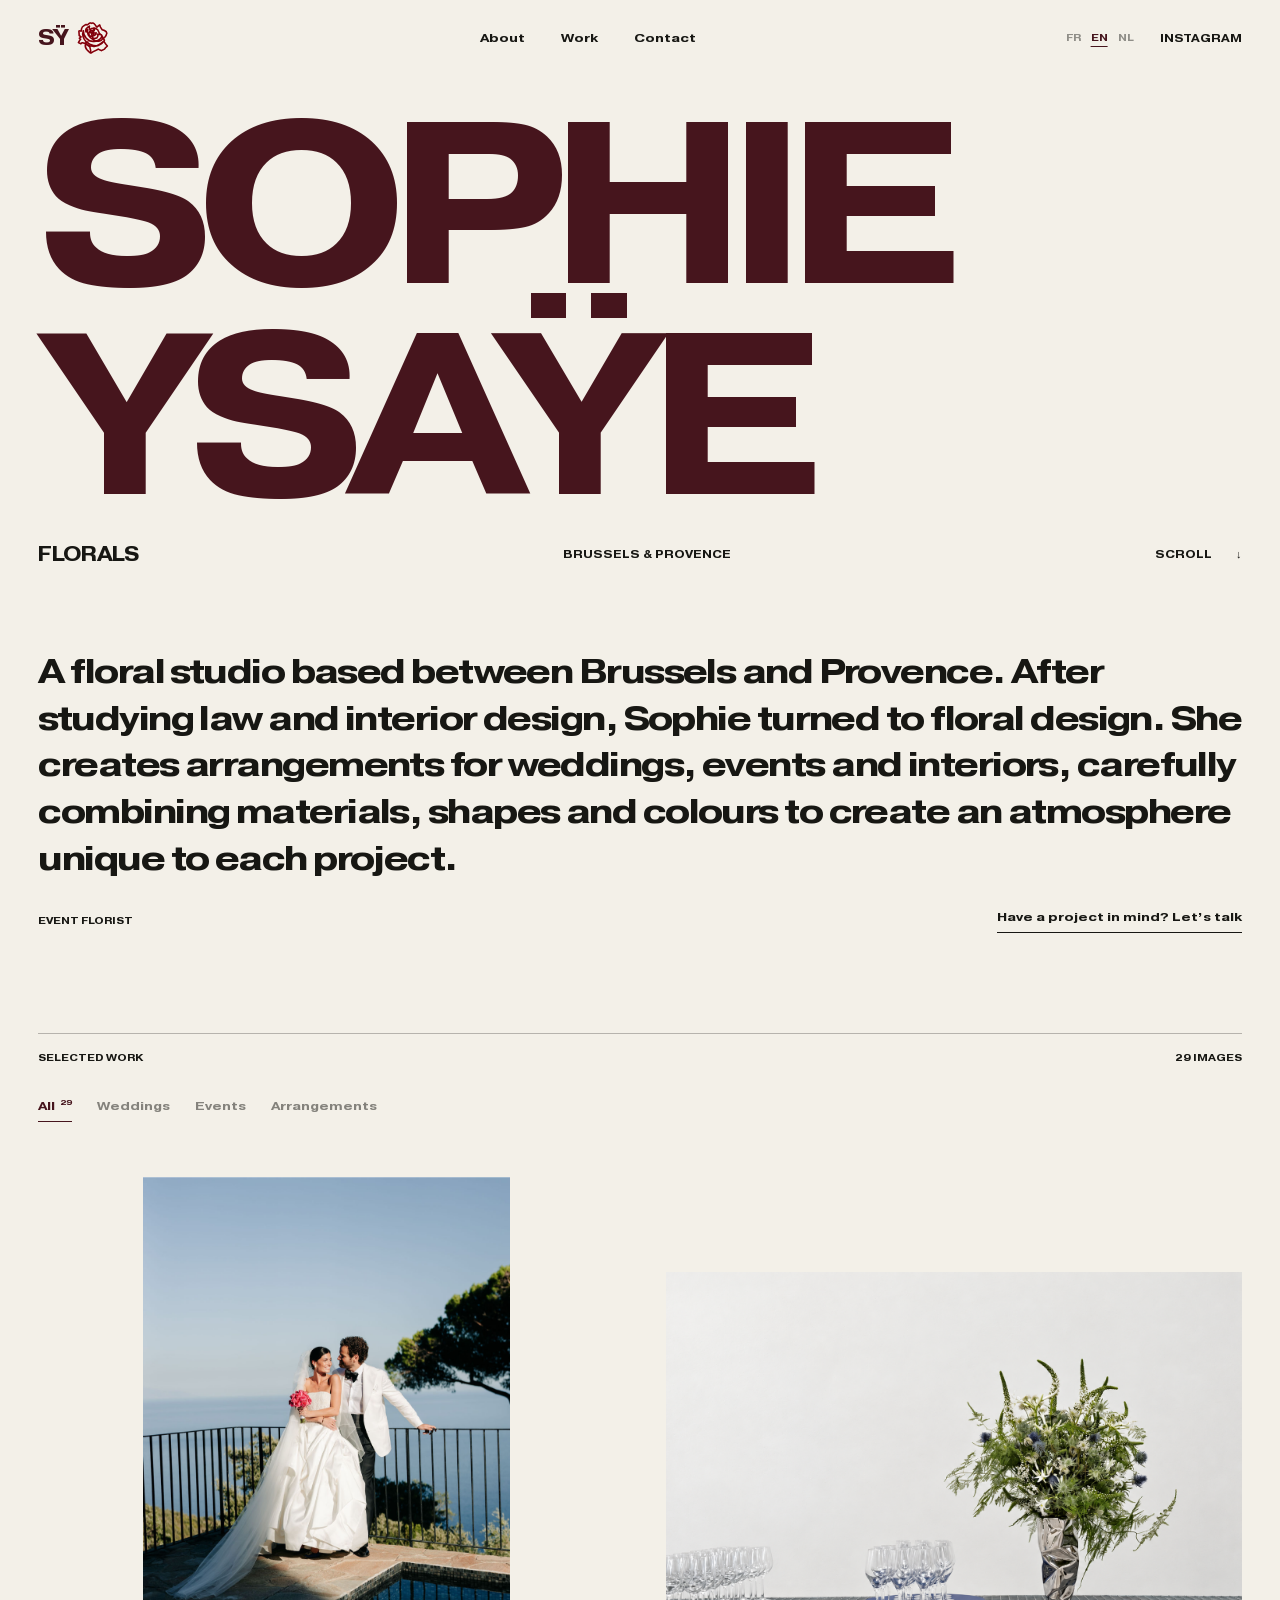
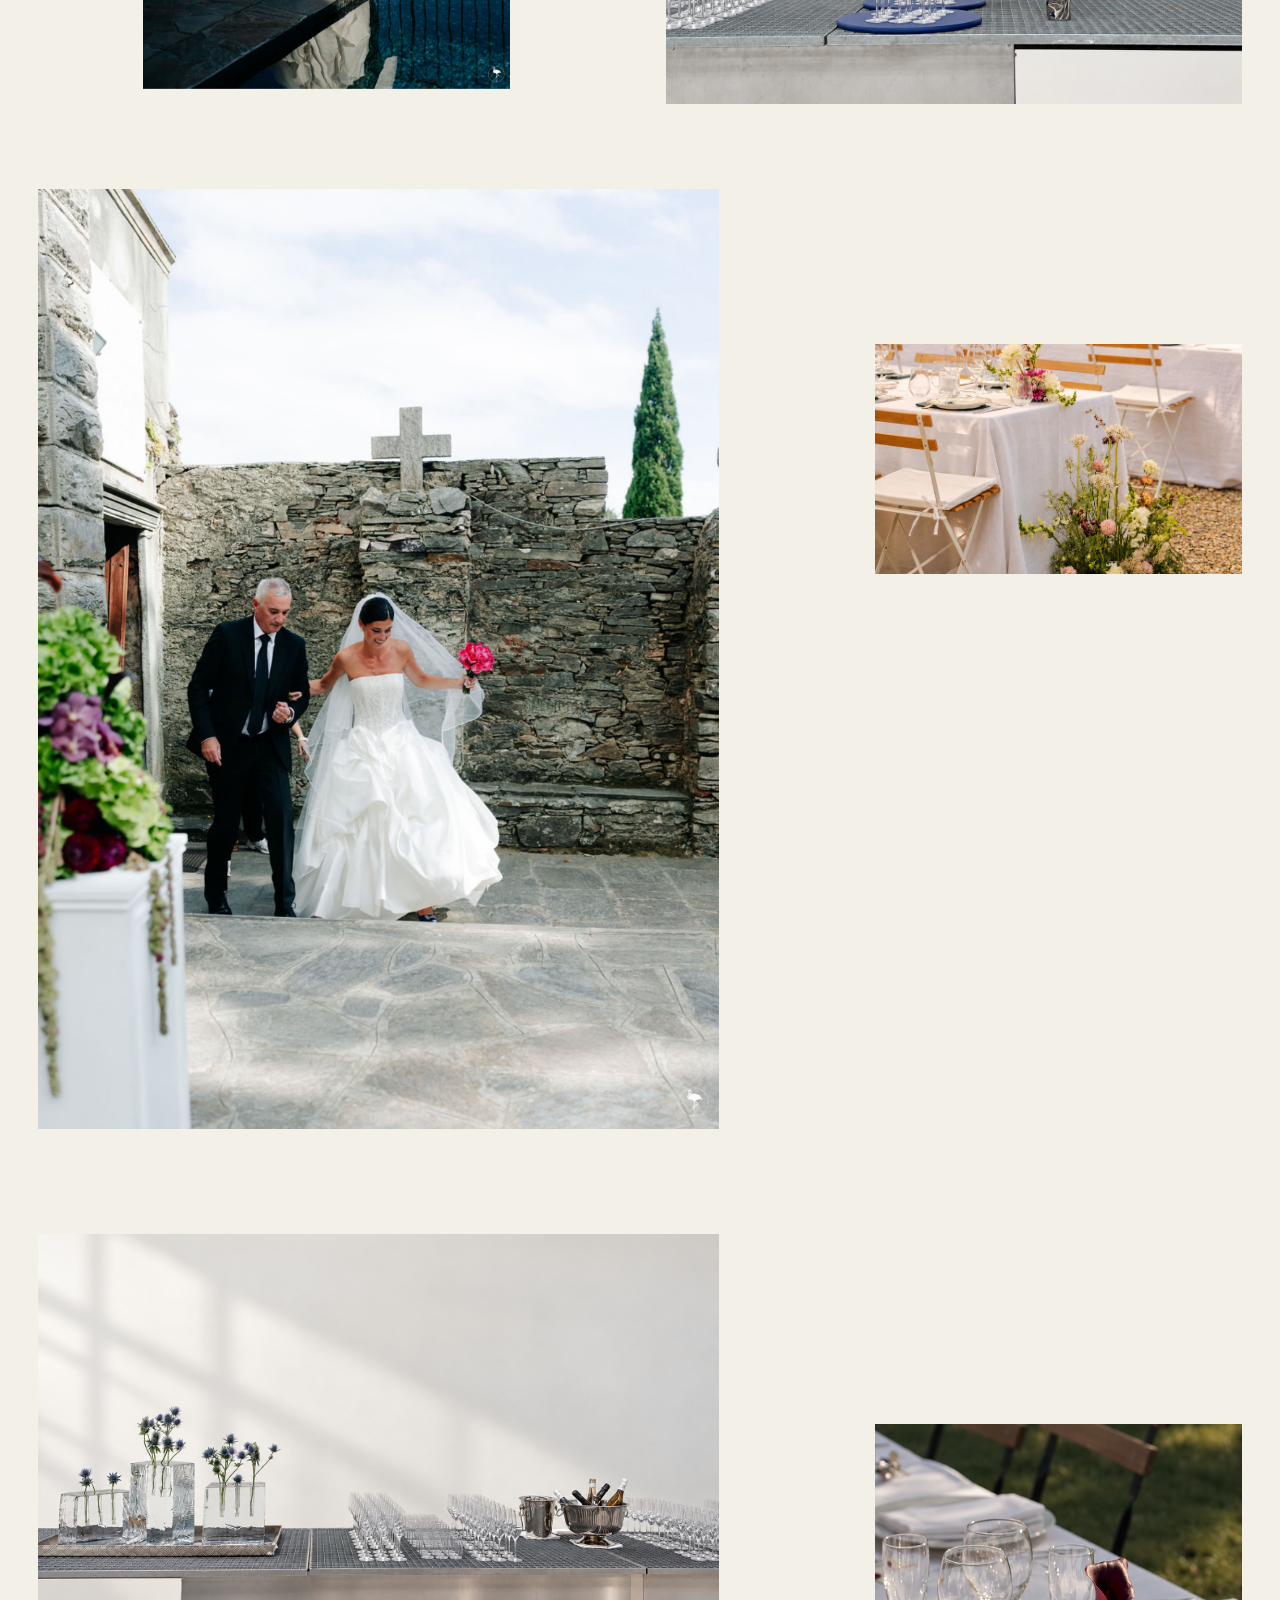
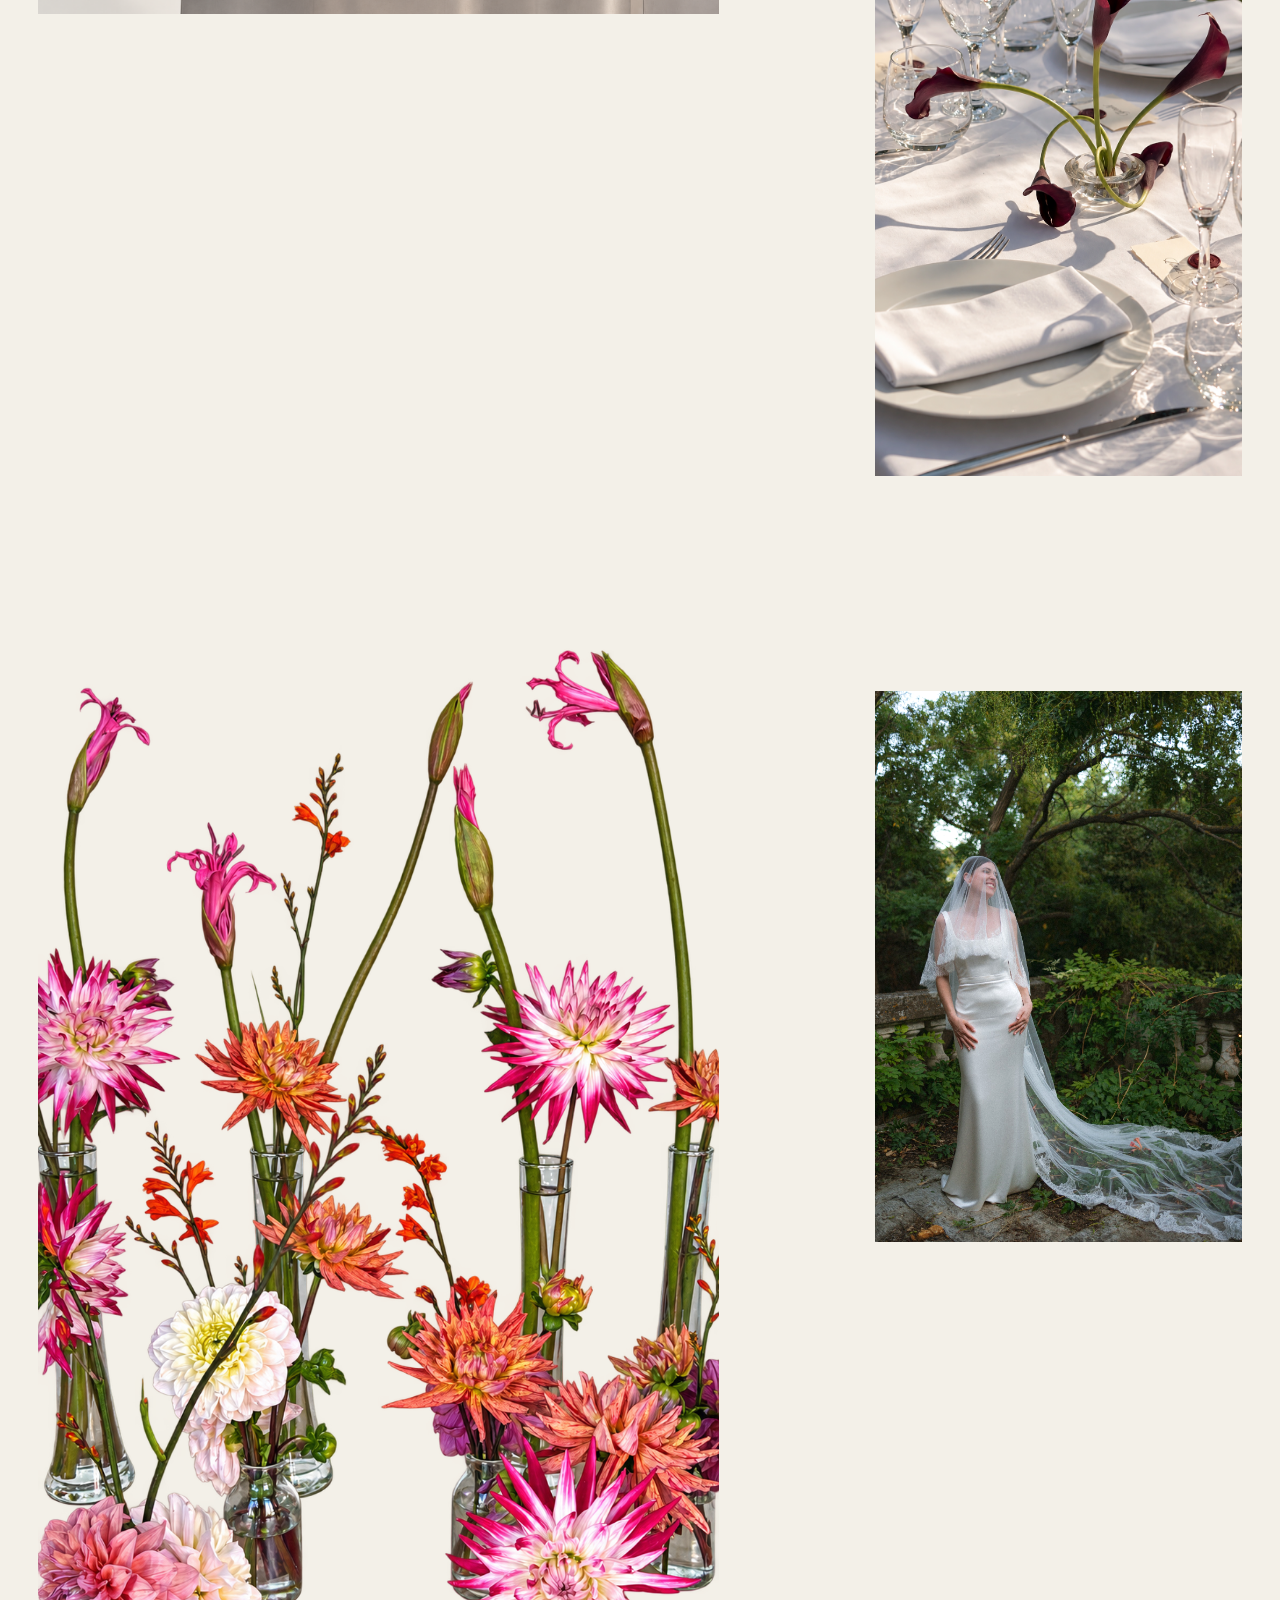
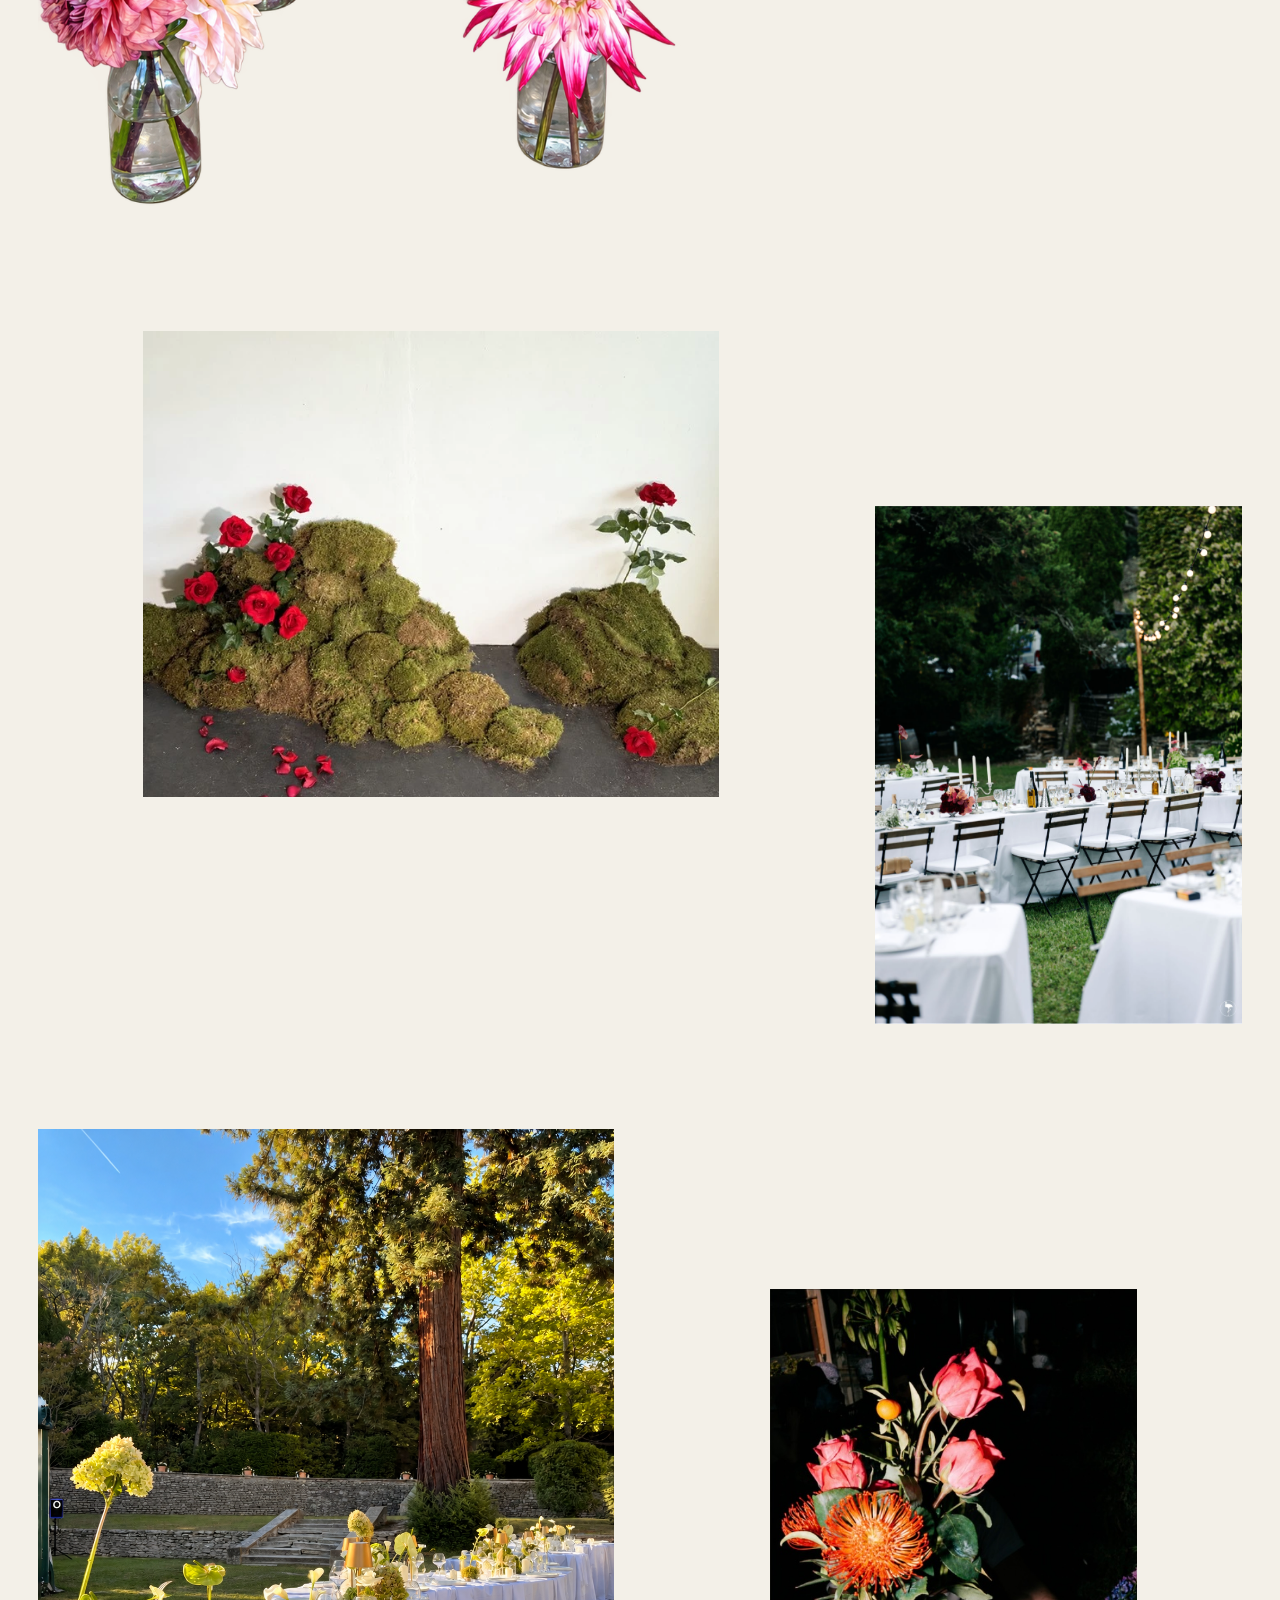
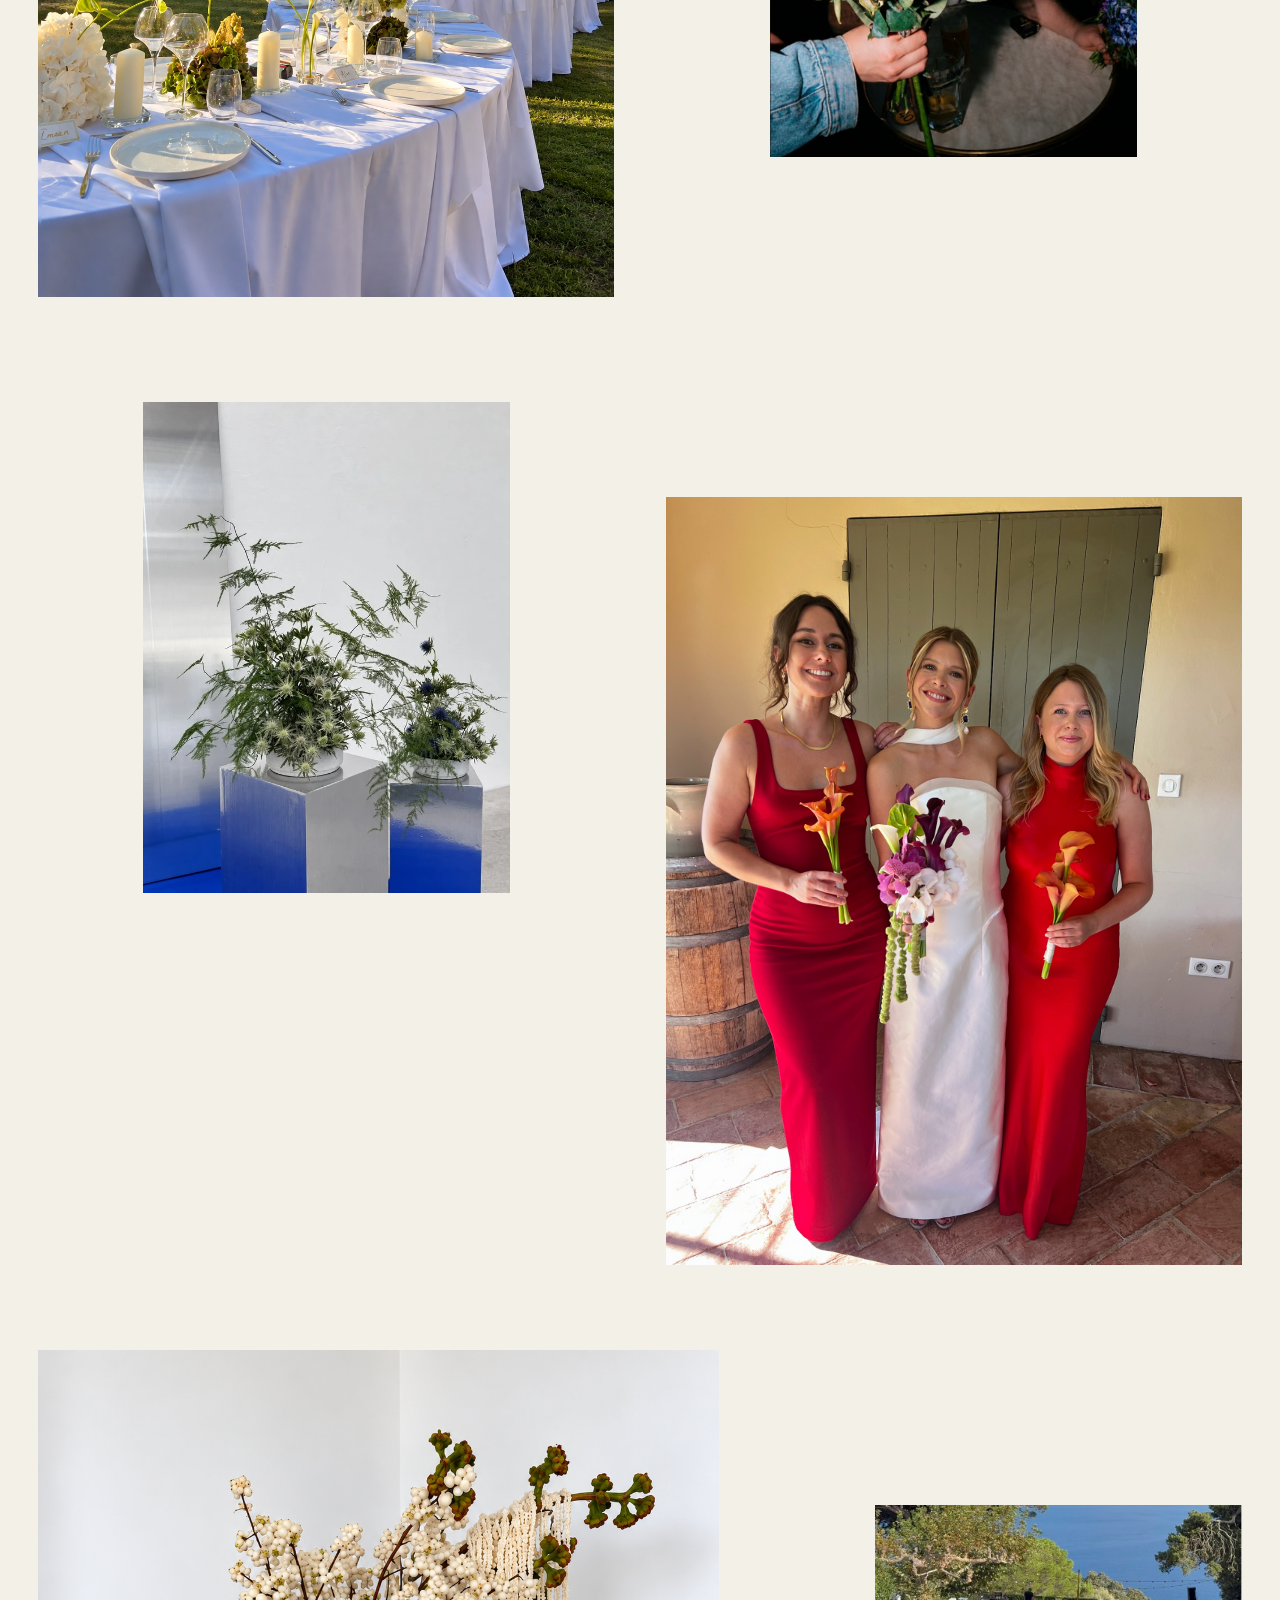
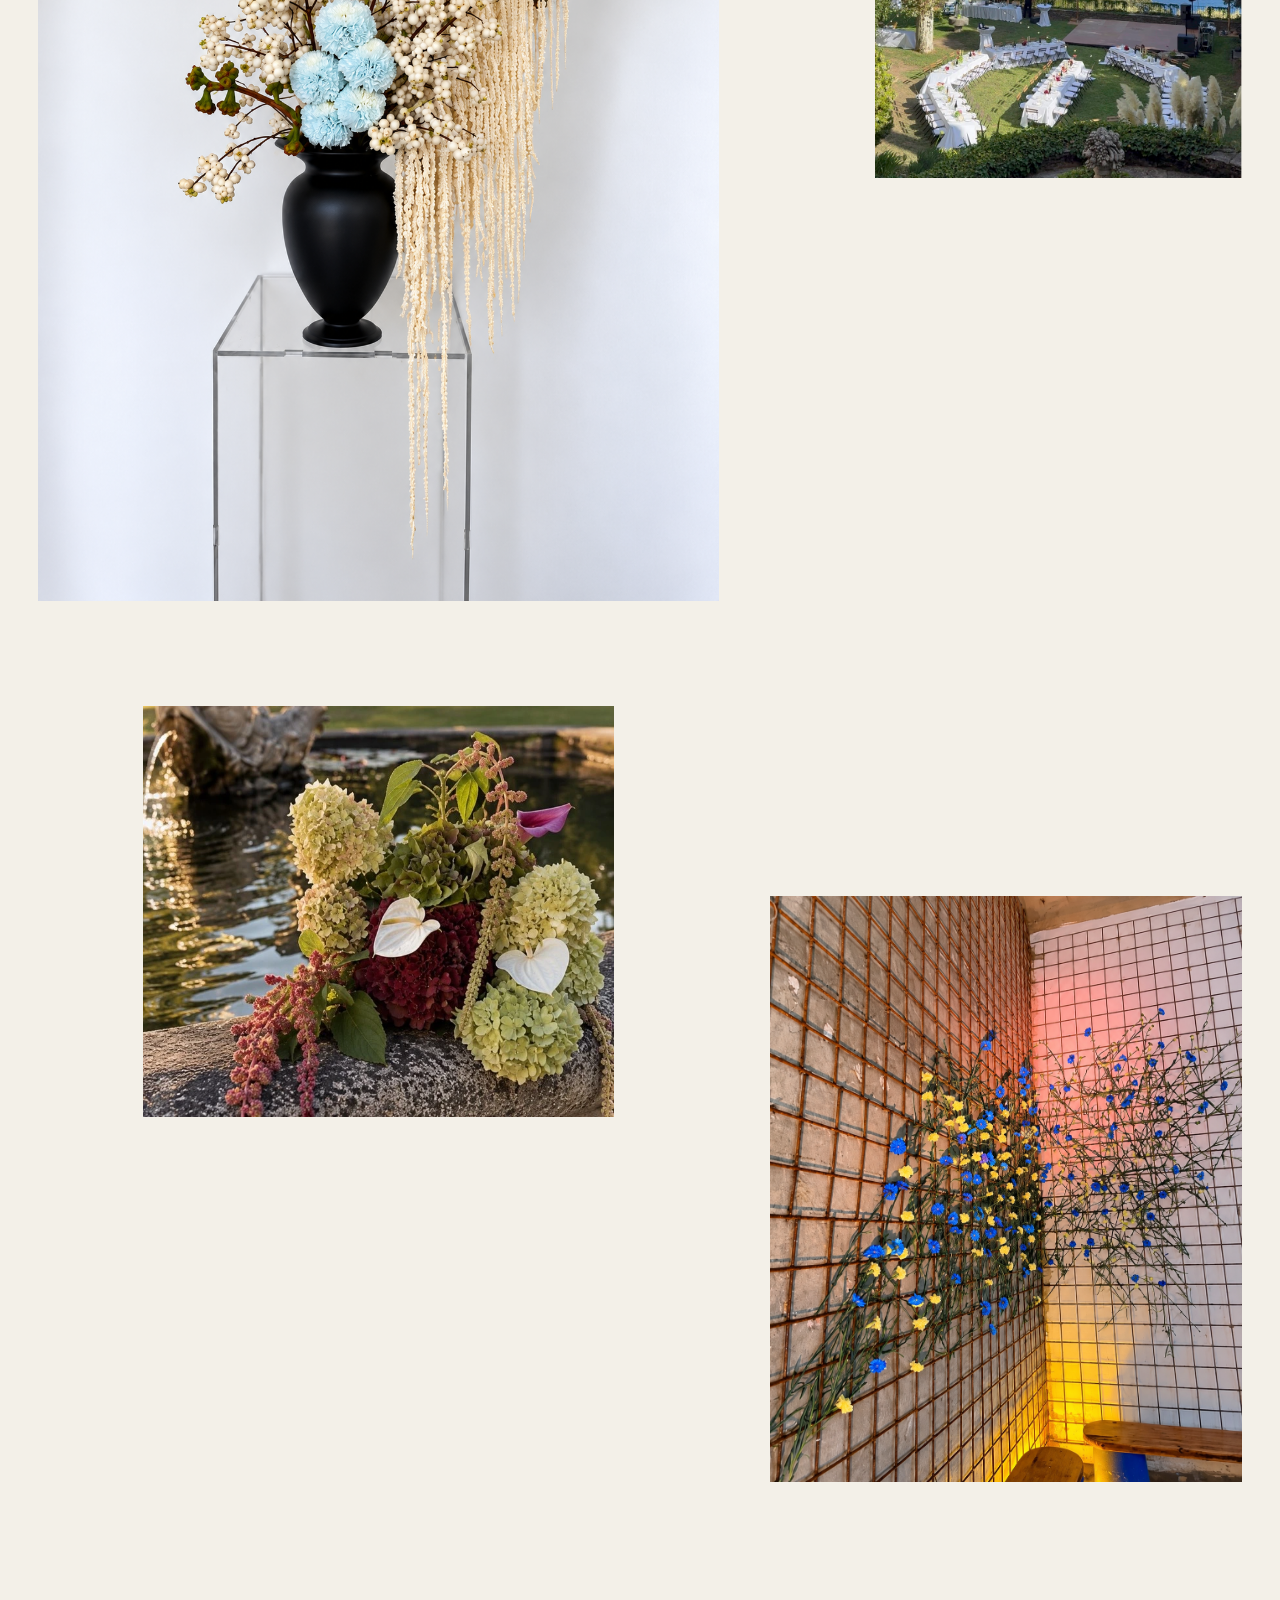
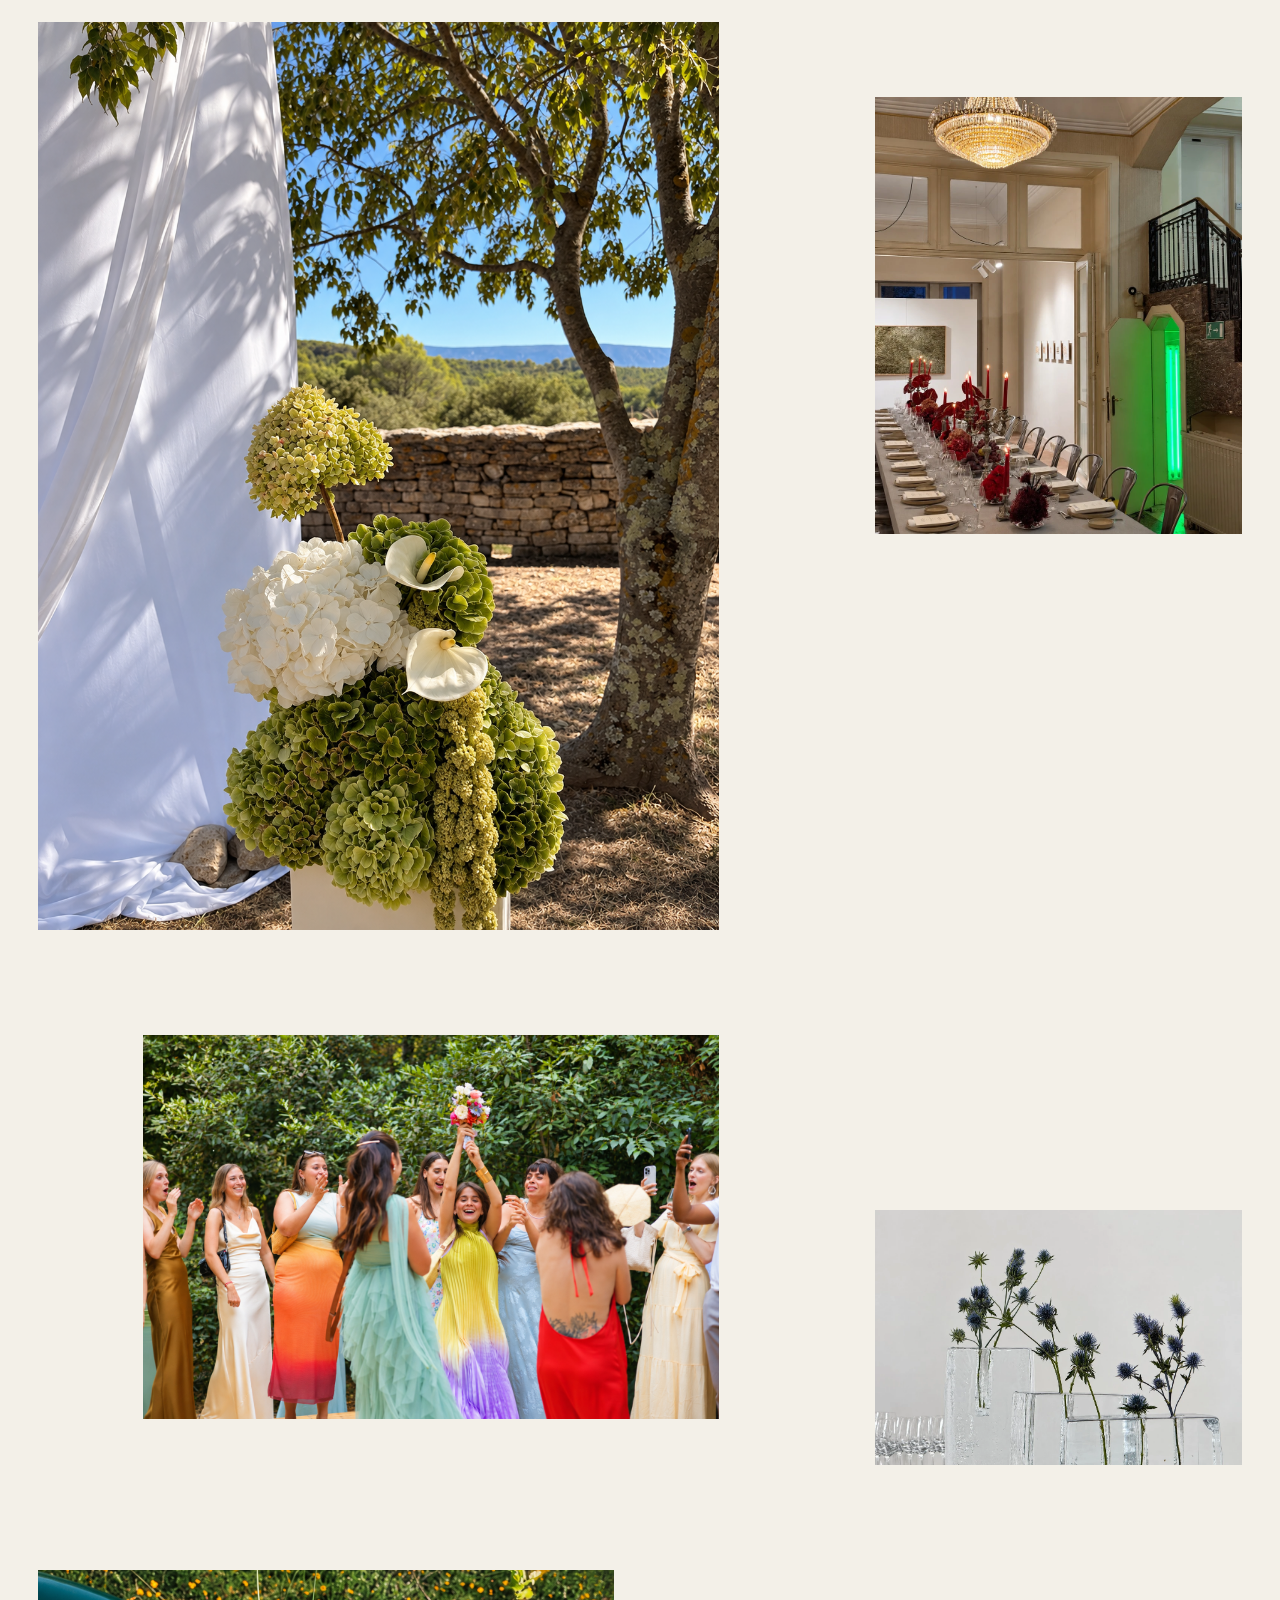
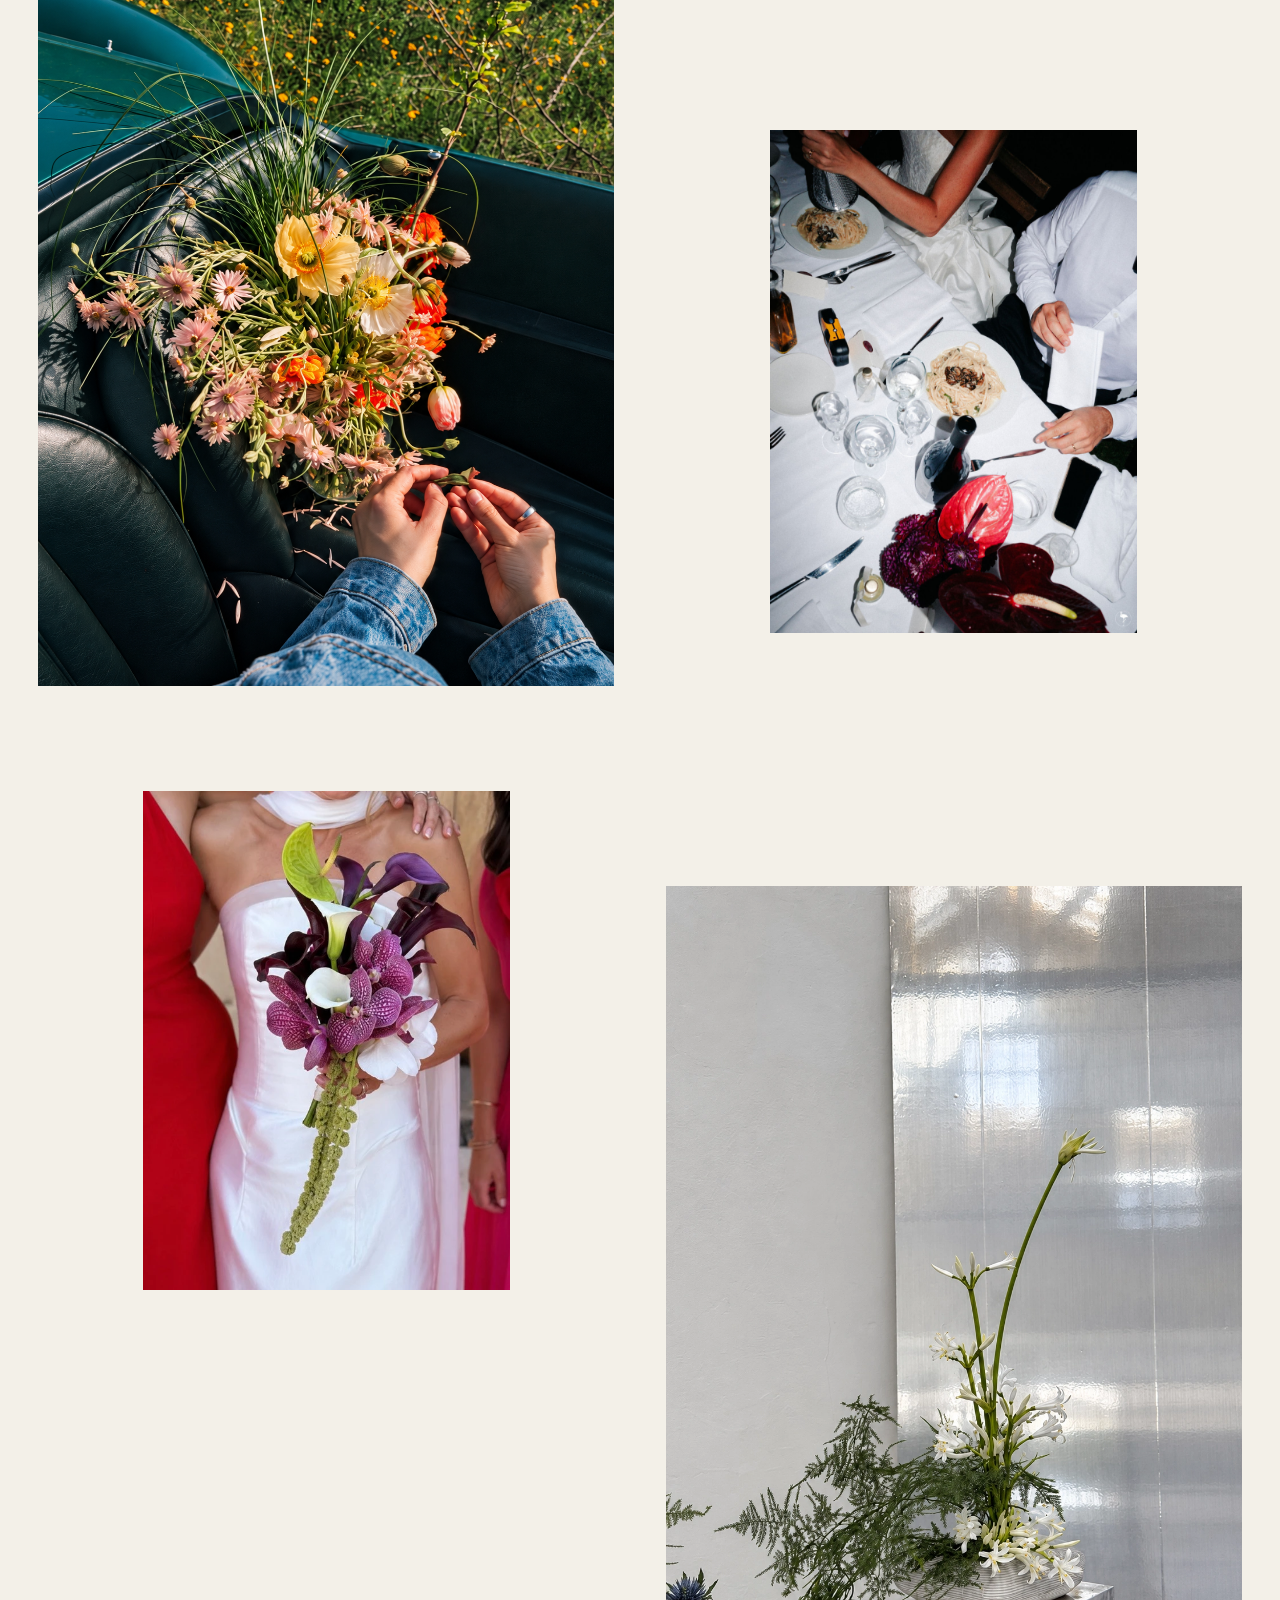
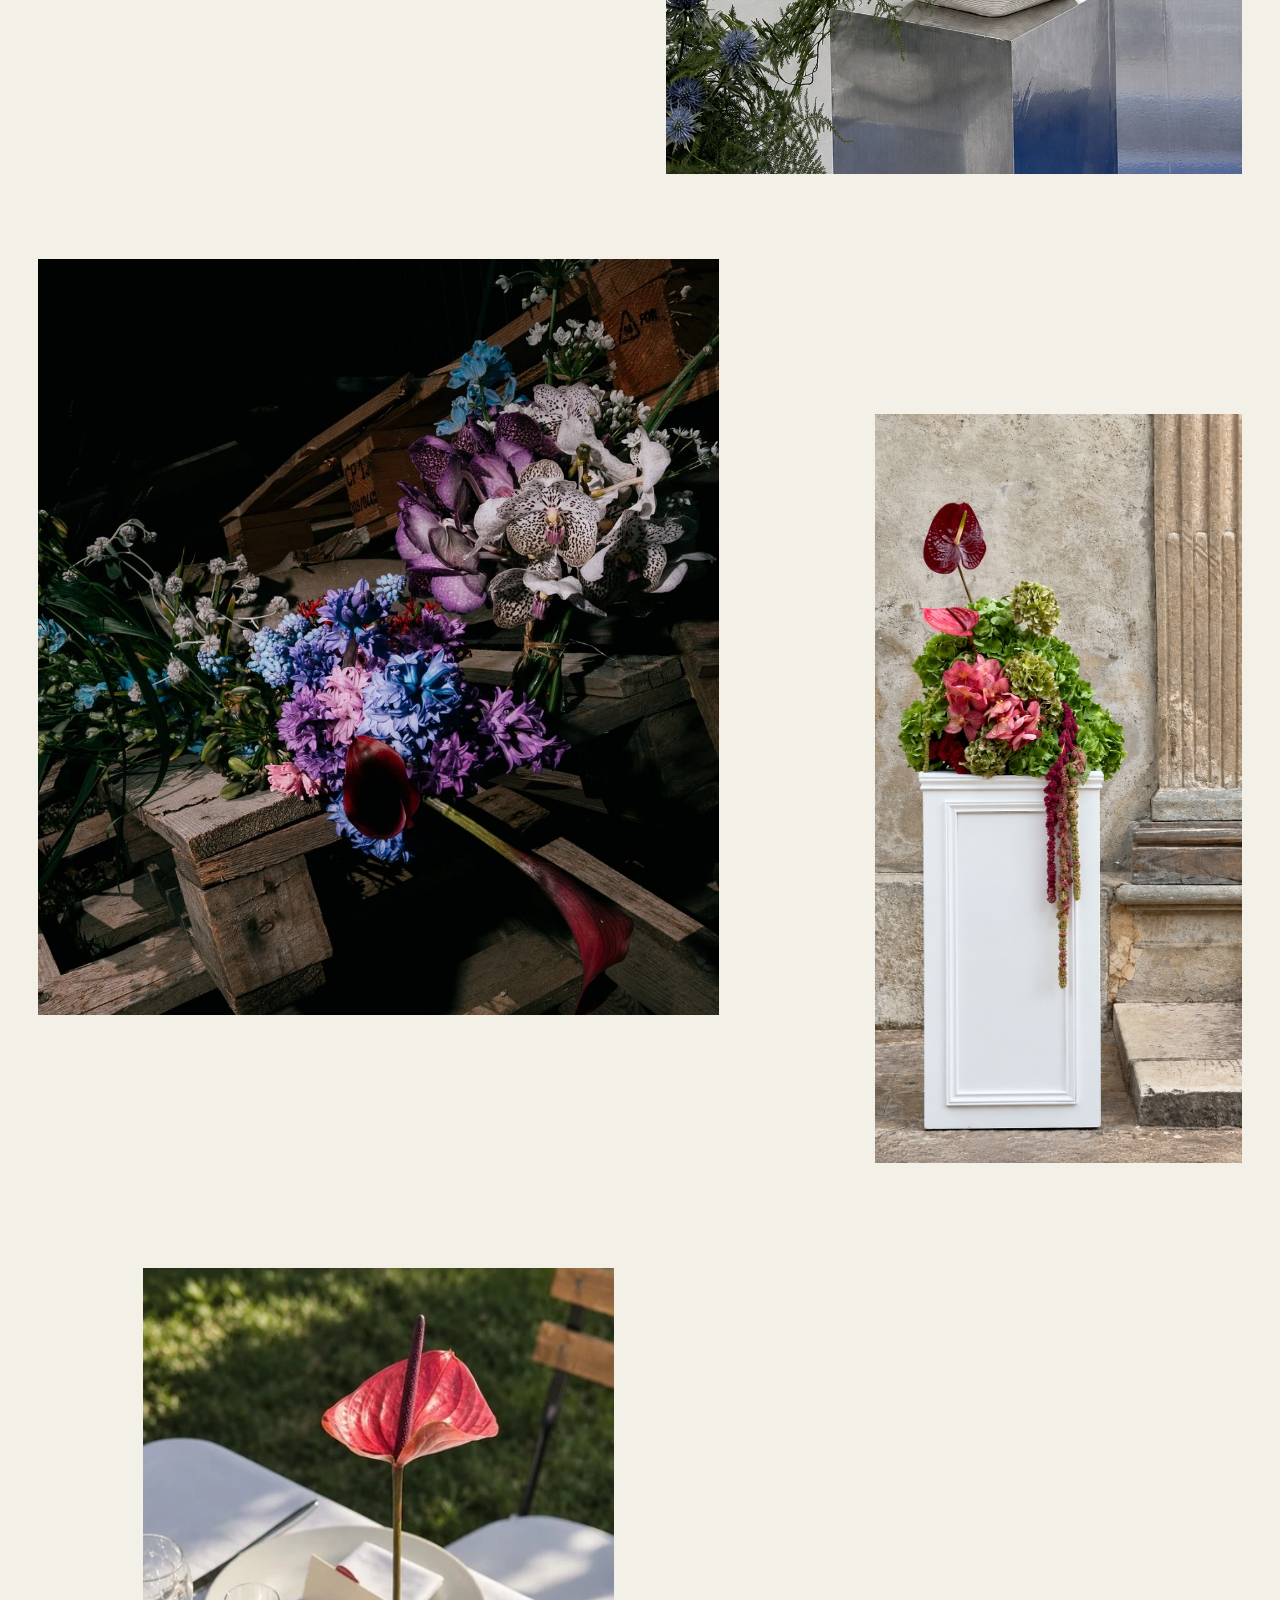
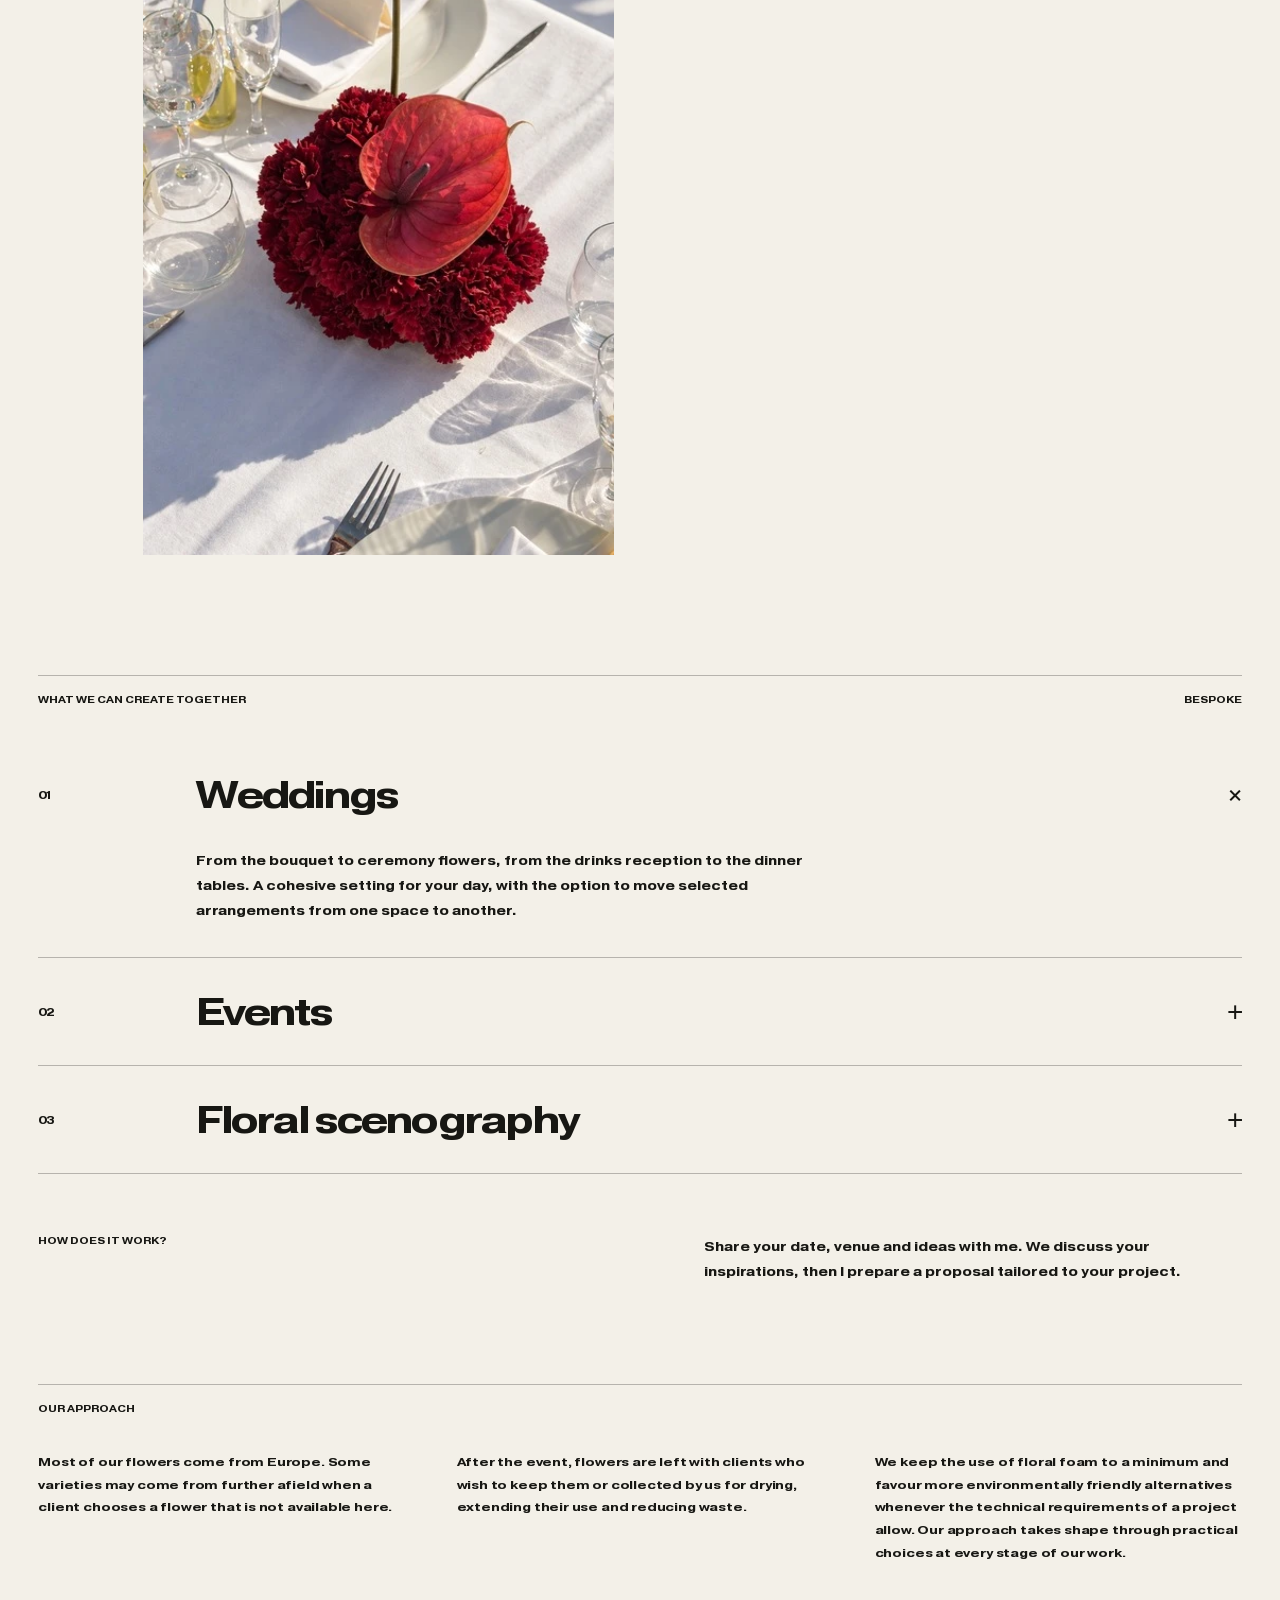
==== commit fbb3d21b: "Add legal notice and Instagram header link; remove arrow glyphs" ====
--- a/english.html
+++ b/english.html
@@ -16,15 +16,15 @@
 <a class="skip-link" href="#main">Skip to content</a>
 <header class="header">
 <a href="#top" class="mini-logo" aria-label="Sophie Ysaÿe, home">SŸ<svg class="rose-mark rose-glitter" viewbox="15 5 520 535" fill="none" stroke-linecap="round" stroke-linejoin="round" aria-hidden="true" focusable="false"><defs><path id="signature-rose-path" d="M 238,524 C 215,518 199,487 178,474 C 154,452 143,409 148,380 C 155,359 171,344 190,339 C 159,361 121,365 95,351 L 73,369 L 31,350 C 45,325 53,307 69,294 L 46,277 L 76,255 L 45,233 L 39,156 C 54,147 66,157 82,155 C 78,130 82,110 96,91 C 114,75 130,57 153,48 L 185,49 C 203,35 214,18 233,20 L 254,29 L 274,20 C 298,23 310,53 328,76 L 339,91 L 387,54 C 392,94 410,111 429,134 C 456,140 476,149 495,166 L 506,192 C 501,221 490,251 467,265 L 444,277 L 466,310 L 459,333 C 476,359 492,382 516,406 L 484,435 L 467,458 L 415,485 L 363,457 C 336,474 307,488 279,500 C 264,508 255,521 238,524 C 239,486 233,454 223,425 C 210,406 183,399 166,379 C 207,399 250,413 291,414 C 348,407 408,366 452,328 C 436,360 398,384 363,397 C 318,410 270,396 223,375 C 170,349 124,297 109,246 C 99,214 102,179 114,151 C 112,198 129,242 162,277 C 192,311 245,333 288,332 C 337,330 382,308 410,273 C 421,255 424,237 415,219 C 435,242 444,264 434,290 C 424,311 397,324 373,327 C 338,333 311,320 283,302 C 242,281 211,252 195,221 C 178,191 177,158 188,130 C 174,139 164,153 159,170 C 147,144 151,122 173,105 C 187,94 202,84 216,74 C 208,98 213,121 226,138 C 238,117 253,107 275,109 C 295,99 312,107 327,119 C 349,125 365,149 371,170 C 377,188 387,202 402,212 C 386,215 368,211 350,208 C 362,229 359,250 344,265 C 324,280 308,285 287,279 C 271,272 265,253 265,238 C 248,246 230,244 216,232 C 201,215 201,194 212,175 C 220,158 239,150 258,149 C 275,145 290,138 294,126 C 305,141 294,157 280,165 C 262,175 242,178 222,176 C 241,187 263,184 281,176 C 290,193 312,192 329,187 C 328,207 314,225 294,232 C 277,240 259,232 254,218 C 249,205 259,194 273,195 C 285,196 289,207 282,215"><lineargradient id="rose-metallic" x1="0" y1="0" x2="1" y2=".8"><stop offset="0" stop-color="#760008"><stop offset=".15" stop-color="#d70016"><stop offset=".27" stop-color="#ff342b"><stop offset=".31" stop-color="#ffb2a0"><stop offset=".36" stop-color="#bd0012"><stop offset=".54" stop-color="#f20a20"><stop offset=".66" stop-color="#8e000e"><stop offset=".73" stop-color="#ff5545"><stop offset=".76" stop-color="#ffd0b8"><stop offset=".80" stop-color="#e00019"><stop offset="1" stop-color="#89000d"></lineargradient><mask id="rose-glitter-mask"><use href="#signature-rose-path" stroke="white" stroke-width="23"></mask></defs><use href="#signature-rose-path" stroke="#80000b" stroke-width="25"><use href="#signature-rose-path" stroke="url(#rose-metallic)" stroke-width="20"><g class="rose-flecks" mask="url(#rose-glitter-mask)" stroke="none"><circle cx="346.0" cy="372.7" r="5.7" fill="#ff6458"><circle cx="61.6" cy="144.7" r="4.2" fill="#ef1830"><circle cx="209.3" cy="430.6" r="3.0" fill="#ff6458"><circle cx="268.1" cy="51.4" r="5.5" fill="#ffb6a5"><circle cx="327.3" cy="231.9" r="3.8" fill="#ffb6a5"><circle cx="350.5" cy="521.3" r="2.4" fill="#ffb6a5"><circle cx="150.2" cy="327.3" r="3.5" fill="#ff6458"><circle cx="373.6" cy="282.4" r="2.7" fill="#ffb6a5"><circle cx="397.2" cy="479.8" r="5.1" fill="#ffb6a5"><circle cx="408.9" cy="285.5" r="3.0" fill="#ff6458"><circle cx="156.2" cy="523.6" r="3.0" fill="#ffb6a5"><circle cx="248.8" cy="92.1" r="5.4" fill="#ffb6a5"><circle cx="57.2" cy="523.3" r="5.4" fill="#ffb6a5"><circle cx="199.6" cy="199.1" r="5.1" fill="#ff6458"><circle cx="264.1" cy="463.2" r="2.6" fill="#ff6458"><circle cx="109.1" cy="404.9" r="4.1" fill="#ffb6a5"><circle cx="190.6" cy="404.5" r="3.7" fill="#ffb6a5"><circle cx="174.5" cy="421.1" r="4.8" fill="#ffb6a5"><circle cx="173.4" cy="251.4" r="4.1" fill="#ffb6a5"><circle cx="473.9" cy="125.5" r="5.0" fill="#ffb6a5"><circle cx="26.9" cy="44.3" r="5.1" fill="#ef1830"><circle cx="371.3" cy="451.1" r="2.5" fill="#ffb6a5"><circle cx="228.3" cy="249.9" r="2.4" fill="#ef1830"><circle cx="392.4" cy="331.7" r="3.2" fill="#ff6458"><circle cx="515.1" cy="395.7" r="5.2" fill="#ffb6a5"><circle cx="195.7" cy="521.5" r="3.0" fill="#ffb6a5"><circle cx="170.8" cy="85.0" r="4.0" fill="#ffb6a5"><circle cx="75.7" cy="318.4" r="5.3" fill="#ffb6a5"><circle cx="351.2" cy="97.3" r="4.2" fill="#ff6458"><circle cx="436.4" cy="238.0" r="3.4" fill="#ff6458"><circle cx="277.1" cy="428.3" r="4.8" fill="#ef1830"><circle cx="517.8" cy="367.8" r="5.5" fill="#ffb6a5"><circle cx="257.3" cy="328.9" r="4.8" fill="#ff6458"><circle cx="239.7" cy="171.1" r="2.8" fill="#ffb6a5"><circle cx="465.2" cy="205.9" r="3.1" fill="#ffb6a5"><circle cx="117.8" cy="241.5" r="2.6" fill="#ffb6a5"><circle cx="322.9" cy="128.2" r="5.6" fill="#ff6458"><circle cx="71.7" cy="320.2" r="5.7" fill="#ffb6a5"><circle cx="206.0" cy="338.8" r="3.1" fill="#ff6458"><circle cx="105.1" cy="193.3" r="4.2" fill="#ef1830"><circle cx="474.7" cy="506.1" r="4.0" fill="#ffb6a5"><circle cx="146.2" cy="52.5" r="5.0" fill="#ffb6a5"><circle cx="370.0" cy="337.3" r="2.6" fill="#ffb6a5"><circle cx="294.5" cy="243.4" r="4.6" fill="#ff6458"><circle cx="177.0" cy="307.5" r="4.1" fill="#ef1830"><circle cx="380.5" cy="506.6" r="3.7" fill="#ef1830"><circle cx="333.1" cy="483.0" r="4.1" fill="#ef1830"><circle cx="393.0" cy="495.6" r="5.1" fill="#ff6458"><circle cx="329.4" cy="348.5" r="5.7" fill="#ff6458"><circle cx="135.3" cy="193.1" r="3.4" fill="#ef1830"><circle cx="343.1" cy="404.8" r="4.1" fill="#ffb6a5"><circle cx="154.6" cy="439.8" r="2.8" fill="#ffb6a5"><circle cx="289.3" cy="404.1" r="3.9" fill="#ff6458"><circle cx="413.2" cy="489.1" r="2.8" fill="#ff6458"><circle cx="172.4" cy="417.6" r="4.3" fill="#ffb6a5"><circle cx="517.7" cy="489.5" r="3.3" fill="#ffb6a5"><circle cx="441.7" cy="343.8" r="5.0" fill="#ffb6a5"><circle cx="67.2" cy="139.6" r="5.1" fill="#ef1830"><circle cx="364.2" cy="91.6" r="4.9" fill="#ffb6a5"><circle cx="392.4" cy="27.5" r="4.2" fill="#ffb6a5"><circle cx="193.0" cy="16.5" r="4.5" fill="#ffb6a5"><circle cx="209.9" cy="357.8" r="2.8" fill="#ff6458"><circle cx="112.3" cy="300.7" r="4.1" fill="#ffb6a5"><circle cx="209.3" cy="314.1" r="4.1" fill="#ff6458"><circle cx="187.6" cy="187.2" r="3.4" fill="#ff6458"><circle cx="317.6" cy="147.0" r="5.0" fill="#ffb6a5"><circle cx="290.0" cy="48.2" r="4.6" fill="#ffb6a5"><circle cx="219.2" cy="340.9" r="5.7" fill="#ffb6a5"><circle cx="512.3" cy="236.8" r="5.3" fill="#ffb6a5"><circle cx="86.0" cy="480.8" r="3.9" fill="#ff6458"><circle cx="407.3" cy="87.5" r="3.4" fill="#ffb6a5"><circle cx="189.3" cy="106.4" r="3.5" fill="#ffb6a5"><circle cx="474.1" cy="454.9" r="4.1" fill="#ffb6a5"><circle cx="39.0" cy="280.2" r="2.5" fill="#ffb6a5"><circle cx="344.1" cy="108.8" r="4.1" fill="#ffb6a5"><circle cx="480.5" cy="25.9" r="4.7" fill="#ffb6a5"><circle cx="462.2" cy="453.9" r="4.3" fill="#ffb6a5"><circle cx="291.3" cy="302.6" r="3.5" fill="#ef1830"><circle cx="299.7" cy="15.8" r="3.3" fill="#ffb6a5"><circle cx="35.6" cy="99.1" r="4.7" fill="#ffb6a5"><circle cx="53.4" cy="383.0" r="5.7" fill="#ffb6a5"><circle cx="451.2" cy="37.1" r="4.3" fill="#ff6458"><circle cx="332.7" cy="460.0" r="2.8" fill="#ffb6a5"><circle cx="120.6" cy="401.0" r="5.7" fill="#ffb6a5"><circle cx="488.1" cy="113.1" r="4.5" fill="#ffb6a5"><circle cx="104.0" cy="396.9" r="4.8" fill="#ef1830"><circle cx="141.1" cy="171.2" r="4.0" fill="#ffb6a5"><circle cx="49.5" cy="208.8" r="4.4" fill="#ff6458"><circle cx="72.3" cy="158.2" r="4.2" fill="#ff6458"><circle cx="368.9" cy="483.7" r="5.2" fill="#ef1830"><circle cx="252.0" cy="301.7" r="4.0" fill="#ffb6a5"><circle cx="134.0" cy="89.1" r="3.4" fill="#ffb6a5"><circle cx="339.6" cy="237.8" r="4.1" fill="#ffb6a5"><circle cx="448.3" cy="520.4" r="4.3" fill="#ffb6a5"><circle cx="493.6" cy="390.2" r="5.1" fill="#ffb6a5"><circle cx="266.0" cy="408.3" r="3.3" fill="#ff6458"><circle cx="163.8" cy="385.0" r="5.7" fill="#ffb6a5"><circle cx="359.2" cy="363.6" r="3.8" fill="#ffb6a5"><circle cx="251.0" cy="141.9" r="5.3" fill="#ffb6a5"><circle cx="132.0" cy="37.9" r="5.2" fill="#ffb6a5"><circle cx="289.3" cy="373.2" r="5.1" fill="#ef1830"><circle cx="304.7" cy="335.5" r="3.4" fill="#ffb6a5"><circle cx="491.0" cy="484.6" r="3.2" fill="#ffb6a5"><circle cx="392.8" cy="65.1" r="3.6" fill="#ff6458"><circle cx="212.2" cy="48.2" r="4.0" fill="#ff6458"><circle cx="426.1" cy="396.1" r="4.1" fill="#ffb6a5"><circle cx="52.9" cy="484.0" r="2.9" fill="#ffb6a5"><circle cx="234.0" cy="405.9" r="3.2" fill="#ef1830"><circle cx="214.7" cy="256.7" r="4.7" fill="#ffb6a5"><circle cx="407.2" cy="278.5" r="5.2" fill="#ef1830"><circle cx="361.4" cy="381.3" r="5.0" fill="#ffb6a5"><circle cx="32.7" cy="161.5" r="5.0" fill="#ff6458"><circle cx="425.8" cy="133.1" r="2.8" fill="#ffb6a5"><circle cx="388.0" cy="185.0" r="2.8" fill="#ffb6a5"><circle cx="249.7" cy="424.8" r="2.9" fill="#ff6458"><circle cx="26.8" cy="321.0" r="5.0" fill="#ff6458"><circle cx="120.6" cy="57.2" r="2.6" fill="#ff6458"><circle cx="62.7" cy="110.3" r="4.7" fill="#ff6458"><circle cx="272.6" cy="166.8" r="2.6" fill="#ffb6a5"><circle cx="105.0" cy="68.3" r="5.4" fill="#ff6458"><circle cx="509.8" cy="34.1" r="2.5" fill="#ffb6a5"><circle cx="408.9" cy="179.2" r="3.4" fill="#ffb6a5"><circle cx="214.6" cy="258.7" r="3.6" fill="#ffb6a5"><circle cx="157.6" cy="221.2" r="3.7" fill="#ff6458"><circle cx="226.1" cy="520.2" r="4.8" fill="#ffb6a5"><circle cx="243.3" cy="137.5" r="5.3" fill="#ff6458"><circle cx="116.1" cy="73.9" r="4.8" fill="#ff6458"><circle cx="394.7" cy="48.7" r="3.6" fill="#ef1830"><circle cx="478.2" cy="413.8" r="5.7" fill="#ffb6a5"><circle cx="286.9" cy="510.7" r="3.1" fill="#ffb6a5"><circle cx="143.8" cy="468.4" r="4.2" fill="#ef1830"><circle cx="144.9" cy="242.3" r="5.3" fill="#ff6458"><circle cx="497.7" cy="271.4" r="2.9" fill="#ff6458"><circle cx="427.4" cy="97.7" r="2.8" fill="#ffb6a5"><circle cx="470.9" cy="326.2" r="3.2" fill="#ffb6a5"><circle cx="103.6" cy="264.6" r="4.2" fill="#ff6458"><circle cx="30.6" cy="29.7" r="3.4" fill="#ff6458"><circle cx="265.9" cy="382.7" r="3.4" fill="#ff6458"><circle cx="175.9" cy="408.2" r="3.3" fill="#ffb6a5"><circle cx="181.6" cy="470.3" r="5.7" fill="#ff6458"><circle cx="332.4" cy="360.9" r="5.5" fill="#ff6458"><circle cx="212.9" cy="337.8" r="4.0" fill="#ffb6a5"><circle cx="106.2" cy="419.8" r="4.3" fill="#ffb6a5"><circle cx="515.7" cy="17.7" r="2.5" fill="#ff6458"><circle cx="240.6" cy="118.8" r="5.3" fill="#ff6458"><circle cx="128.1" cy="98.9" r="2.7" fill="#ff6458"><circle cx="317.9" cy="493.6" r="4.8" fill="#ef1830"><circle cx="263.3" cy="76.7" r="4.0" fill="#ef1830"><circle cx="448.8" cy="322.6" r="3.2" fill="#ff6458"><circle cx="386.3" cy="450.2" r="4.9" fill="#ffb6a5"><circle cx="226.9" cy="418.9" r="3.8" fill="#ff6458"><circle cx="315.6" cy="292.7" r="2.8" fill="#ffb6a5"><circle cx="343.2" cy="350.2" r="4.8" fill="#ff6458"><circle cx="172.5" cy="446.8" r="4.7" fill="#ff6458"><circle cx="262.0" cy="495.2" r="2.7" fill="#ffb6a5"><circle cx="284.5" cy="233.3" r="2.8" fill="#ffb6a5"><circle cx="307.5" cy="320.8" r="3.9" fill="#ff6458"><circle cx="328.2" cy="289.7" r="3.7" fill="#ff6458"><circle cx="131.8" cy="175.2" r="5.2" fill="#ff6458"><circle cx="199.5" cy="98.3" r="2.6" fill="#ff6458"><circle cx="471.5" cy="280.7" r="3.5" fill="#ffb6a5"><circle cx="82.2" cy="466.5" r="4.3" fill="#ff6458"><circle cx="249.1" cy="172.0" r="4.9" fill="#ffb6a5"><circle cx="25.4" cy="343.4" r="3.4" fill="#ef1830"><circle cx="86.5" cy="46.6" r="2.9" fill="#ef1830"><circle cx="28.8" cy="247.5" r="5.0" fill="#ffb6a5"><circle cx="58.1" cy="97.2" r="3.8" fill="#ffb6a5"><circle cx="132.3" cy="49.2" r="3.2" fill="#ffb6a5"><circle cx="500.4" cy="28.8" r="5.7" fill="#ff6458"><circle cx="286.4" cy="146.3" r="3.2" fill="#ffb6a5"><circle cx="234.6" cy="22.2" r="2.8" fill="#ef1830"><circle cx="139.0" cy="402.5" r="4.1" fill="#ffb6a5"><circle cx="96.5" cy="98.9" r="5.2" fill="#ef1830"><circle cx="454.0" cy="268.0" r="4.2" fill="#ffb6a5"><circle cx="189.9" cy="291.2" r="4.4" fill="#ffb6a5"><circle cx="399.4" cy="198.5" r="4.9" fill="#ef1830"><circle cx="505.6" cy="44.3" r="3.0" fill="#ef1830"><circle cx="87.7" cy="424.1" r="3.4" fill="#ff6458"><circle cx="357.5" cy="76.2" r="2.6" fill="#ffb6a5"><circle cx="131.7" cy="85.1" r="2.5" fill="#ff6458"><circle cx="170.0" cy="266.8" r="4.3" fill="#ff6458"><circle cx="341.5" cy="406.4" r="5.2" fill="#ffb6a5"><circle cx="393.6" cy="177.6" r="4.4" fill="#ffb6a5"><circle cx="301.6" cy="423.4" r="4.7" fill="#ffb6a5"><circle cx="189.9" cy="198.8" r="4.2" fill="#ff6458"><circle cx="95.8" cy="367.5" r="5.2" fill="#ffb6a5"><circle cx="269.4" cy="134.6" r="5.0" fill="#ffb6a5"><circle cx="291.8" cy="66.3" r="4.7" fill="#ffb6a5"><circle cx="478.7" cy="321.8" r="2.8" fill="#ef1830"><circle cx="218.5" cy="378.3" r="3.0" fill="#ff6458"><circle cx="215.5" cy="456.2" r="4.4" fill="#ef1830"><circle cx="318.6" cy="303.6" r="2.6" fill="#ffb6a5"><circle cx="105.9" cy="148.0" r="3.9" fill="#ffb6a5"><circle cx="275.2" cy="123.4" r="3.9" fill="#ffb6a5"><circle cx="475.3" cy="226.9" r="4.5" fill="#ef1830"><circle cx="233.7" cy="153.9" r="3.1" fill="#ef1830"><circle cx="401.0" cy="269.3" r="4.0" fill="#ffb6a5"><circle cx="369.4" cy="364.0" r="2.7" fill="#ef1830"><circle cx="208.7" cy="417.0" r="3.5" fill="#ff6458"><circle cx="373.2" cy="193.6" r="2.6" fill="#ffb6a5"><circle cx="46.4" cy="418.0" r="4.6" fill="#ffb6a5"><circle cx="466.0" cy="20.1" r="5.3" fill="#ff6458"><circle cx="148.0" cy="333.2" r="4.7" fill="#ffb6a5"><circle cx="178.3" cy="420.9" r="2.6" fill="#ffb6a5"><circle cx="92.2" cy="193.3" r="5.3" fill="#ef1830"><circle cx="232.6" cy="101.7" r="2.6" fill="#ffb6a5"><circle cx="345.9" cy="230.4" r="3.7" fill="#ffb6a5"><circle cx="443.6" cy="248.9" r="4.9" fill="#ff6458"><circle cx="366.2" cy="97.4" r="2.9" fill="#ffb6a5"><circle cx="136.3" cy="434.1" r="4.1" fill="#ffb6a5"><circle cx="272.3" cy="84.0" r="4.5" fill="#ffb6a5"><circle cx="309.3" cy="88.5" r="5.2" fill="#ef1830"><circle cx="71.5" cy="449.5" r="4.6" fill="#ffb6a5"><circle cx="434.1" cy="507.4" r="3.0" fill="#ffb6a5"><circle cx="52.0" cy="483.0" r="5.4" fill="#ffb6a5"><circle cx="228.4" cy="96.5" r="2.9" fill="#ff6458"><circle cx="116.3" cy="284.7" r="2.8" fill="#ffb6a5"><circle cx="253.6" cy="165.1" r="5.7" fill="#ef1830"><circle cx="511.8" cy="283.1" r="3.1" fill="#ffb6a5"><circle cx="97.5" cy="289.4" r="5.0" fill="#ffb6a5"><circle cx="502.5" cy="126.0" r="5.4" fill="#ffb6a5"><circle cx="106.7" cy="193.0" r="3.6" fill="#ff6458"><circle cx="218.1" cy="380.6" r="5.3" fill="#ef1830"><circle cx="245.5" cy="253.1" r="2.6" fill="#ef1830"><circle cx="498.4" cy="135.6" r="3.7" fill="#ff6458"><circle cx="150.1" cy="373.5" r="2.7" fill="#ef1830"><circle cx="230.9" cy="329.1" r="3.9" fill="#ffb6a5"><circle cx="191.4" cy="181.8" r="3.1" fill="#ef1830"><circle cx="271.2" cy="232.9" r="4.0" fill="#ef1830"><circle cx="98.3" cy="488.1" r="4.3" fill="#ff6458"><circle cx="453.2" cy="215.2" r="5.1" fill="#ffb6a5"><circle cx="146.2" cy="311.0" r="3.0" fill="#ffb6a5"><circle cx="130.9" cy="23.9" r="3.9" fill="#ef1830"><circle cx="135.8" cy="178.4" r="3.5" fill="#ffb6a5"><circle cx="161.0" cy="46.4" r="4.9" fill="#ffb6a5"><circle cx="351.9" cy="522.9" r="4.6" fill="#ffb6a5"><circle cx="389.1" cy="521.8" r="4.4" fill="#ff6458"><circle cx="504.2" cy="436.5" r="4.4" fill="#ffb6a5"><circle cx="448.5" cy="154.6" r="5.4" fill="#ef1830"><circle cx="374.3" cy="243.7" r="3.9" fill="#ffb6a5"><circle cx="449.7" cy="256.8" r="3.9" fill="#ffb6a5"><circle cx="147.4" cy="241.8" r="2.7" fill="#ef1830"><circle cx="508.3" cy="492.6" r="4.2" fill="#ffb6a5"><circle cx="258.5" cy="267.1" r="4.0" fill="#ffb6a5"><circle cx="196.0" cy="184.9" r="4.9" fill="#ffb6a5"><circle cx="218.1" cy="158.1" r="4.8" fill="#ffb6a5"><circle cx="167.5" cy="228.6" r="4.8" fill="#ffb6a5"><circle cx="187.3" cy="215.8" r="3.4" fill="#ff6458"><circle cx="405.4" cy="441.4" r="4.9" fill="#ffb6a5"><circle cx="150.5" cy="244.5" r="3.0" fill="#ef1830"><circle cx="216.3" cy="453.1" r="3.2" fill="#ff6458"><circle cx="309.8" cy="491.9" r="4.2" fill="#ef1830"><circle cx="437.0" cy="389.6" r="4.0" fill="#ffb6a5"><circle cx="346.3" cy="343.7" r="3.1" fill="#ef1830"><circle cx="69.7" cy="90.5" r="5.4" fill="#ffb6a5"><circle cx="439.9" cy="220.3" r="5.8" fill="#ef1830"><circle cx="203.6" cy="20.7" r="3.5" fill="#ef1830"><circle cx="257.6" cy="285.5" r="5.3" fill="#ffb6a5"><circle cx="444.2" cy="339.5" r="3.7" fill="#ef1830"><circle cx="433.7" cy="358.3" r="2.7" fill="#ef1830"><circle cx="36.7" cy="166.3" r="4.4" fill="#ff6458"><circle cx="325.4" cy="247.2" r="5.6" fill="#ffb6a5"><circle cx="40.3" cy="139.2" r="2.5" fill="#ffb6a5"><circle cx="491.1" cy="127.3" r="3.0" fill="#ef1830"><circle cx="206.0" cy="296.8" r="3.0" fill="#ef1830"><circle cx="278.0" cy="167.6" r="3.9" fill="#ffb6a5"><circle cx="256.1" cy="139.5" r="5.2" fill="#ef1830"><circle cx="267.8" cy="479.0" r="3.6" fill="#ffb6a5"><circle cx="232.1" cy="218.1" r="2.5" fill="#ff6458"><circle cx="413.7" cy="426.4" r="4.9" fill="#ef1830"><circle cx="314.4" cy="340.3" r="4.4" fill="#ffb6a5"><circle cx="101.1" cy="219.1" r="2.5" fill="#ef1830"><circle cx="276.6" cy="102.5" r="5.7" fill="#ff6458"><circle cx="214.7" cy="288.0" r="4.1" fill="#ffb6a5"><circle cx="338.9" cy="160.4" r="3.3" fill="#ffb6a5"><circle cx="302.3" cy="249.0" r="3.5" fill="#ffb6a5"><circle cx="119.9" cy="181.1" r="3.9" fill="#ef1830"><circle cx="116.8" cy="497.2" r="5.6" fill="#ffb6a5"><circle cx="497.2" cy="65.1" r="3.5" fill="#ffb6a5"><circle cx="492.0" cy="471.0" r="5.6" fill="#ff6458"></g><use class="rose-shine" href="#signature-rose-path" stroke="#ffe4cc" stroke-width="4.5" stroke-dasharray="35 520"><path class="rose-glint glint-0" d="M226 23Q239 22 239 8Q240 23 252 23Q239 24 239 38Q238 23 226 23Z" stroke="none" fill="#ffb6a5"><path class="rose-glint glint-1" d="M481 167Q494 166 494 152Q495 167 507 167Q494 168 494 182Q493 167 481 167Z" stroke="none" fill="#ffb6a5"><path class="rose-glint glint-2" d="M96 246Q109 245 109 231Q110 246 122 246Q109 247 109 261Q108 246 96 246Z" stroke="none" fill="#ffb6a5"><path class="rose-glint glint-3" d="M269 215Q282 214 282 200Q283 215 295 215Q282 216 282 230Q281 215 269 215Z" stroke="none" fill="#ffb6a5"><path class="rose-glint glint-4" d="M228 514Q241 513 241 499Q242 514 254 514Q241 515 241 529Q240 514 228 514Z" stroke="none" fill="#ffb6a5"></svg></a>
-<nav aria-label="Main navigation"><a href="#apropos">About</a><a href="#realisations">Work</a><a href="#contact">Contact <span aria-hidden="true">↗</span></a></nav>
-<div class="header-tools"><a class="instagram" href="https://www.instagram.com/sophieysaye_/" target="_blank" rel="noopener noreferrer">Instagram ↗</a><div class="languages" translate="no"><a class="language-link" href="francais.html" title="Français" lang="fr" hreflang="fr">FR</a><a class="language-link" href="english.html" title="English" lang="en" hreflang="en" aria-current="page">EN</a><a class="language-link" href="nederlands-belgie.html" title="Nederlands (België)" lang="nl-BE" hreflang="nl-BE">NL</a></div></div>
+<nav aria-label="Main navigation"><a href="#apropos">About</a><a href="#realisations">Work</a><a href="#contact">Contact <span aria-hidden="true"></span></a></nav>
+<div class="header-tools"><div class="languages" translate="no"><a class="language-link" href="francais.html" title="Français" lang="fr" hreflang="fr">FR</a><a class="language-link" href="english.html" title="English" lang="en" hreflang="en" aria-current="page">EN</a><a class="language-link" href="nederlands-belgie.html" title="Nederlands (België)" lang="nl-BE" hreflang="nl-BE">NL</a></div><a class="instagram" href="https://www.instagram.com/sophieysaye_/" target="_blank" rel="noopener noreferrer">INSTAGRAM</a></div>
 </header>
 <main id="main">
 <section class="opening" id="top" aria-labelledby="brand-name">
 <h1 id="brand-name"><span>SOPHIE</span><span>YSAŸE</span></h1>
 <div class="brand-baseline"><span>FLORALS</span><span>BRUSSELS &amp; PROVENCE</span><a href="#realisations" aria-label="Discover my work">SCROLL <span aria-hidden="true">↓</span></a></div>
 <p class="introduction" id="apropos">A floral studio based between Brussels and Provence. After studying law and interior design, Sophie turned to floral design. She creates arrangements for weddings, events and interiors, carefully combining materials, shapes and colours to create an atmosphere unique to each project.</p>
-<div class="intro-bottom"><span>EVENT FLORIST</span><a class="text-link" href="#contact">Have a project in mind? Let’s talk ↗</a></div>
+<div class="intro-bottom"><span>EVENT FLORIST</span><a class="text-link" href="#contact">Have a project in mind? Let’s talk </a></div>
 </section>
 <section id="realisations" class="work-section" aria-labelledby="work-title">
 <div class="section-bar"><h2 id="work-title">SELECTED WORK</h2><span class="work-count" aria-live="polite">29 IMAGES</span></div>
@@ -70,9 +70,10 @@
 <div class="process"><span>HOW DOES IT WORK?</span><p>Share your date, venue and ideas with me. We discuss your inspirations, then I prepare a proposal tailored to your project.</p></div>
 </section>
 <section class="approach" id="demarche" aria-labelledby="approach-title"><div class="section-bar"><h2 id="approach-title">OUR APPROACH</h2></div><div class="approach-copy"><p>Most of our flowers come from Europe. Some varieties may come from further afield when a client chooses a flower that is not available here.</p><p>After the event, flowers are left with clients who wish to keep them or collected by us for drying, extending their use and reducing waste.</p><p>We keep the use of floral foam to a minimum and favour more environmentally friendly alternatives whenever the technical requirements of a project allow. Our approach takes shape through practical choices at every stage of our work.</p></div></section>
-<footer id="contact" class="contact"><div class="section-bar"><h2>LET’S TALK</h2><a href="#top" aria-label="Back to top">BACK TO TOP ↑</a></div><div class="contact-lead"><figure class="contact-portrait"><img src="assets/sophie.webp" alt="Sophie Ysaÿe, event florist" loading="lazy" width="800" height="1000"></figure><p class="contact-title">FLOWERS FOR<br>YOUR NEXT<br><span>EVENT?</span></p></div><div class="contact-grid"><div><a class="email" href="mailto:request@sophieysaye.com">request@sophieysaye.com ↗</a><button class="project-button" type="button" id="open-contact">Tell me about your project <span aria-hidden="true">↗</span></button></div><div><a href="tel:+32468429088">BE / +32 468 42 90 88</a><a href="tel:+33695375277">FR / +33 6 95 37 52 77</a></div><div><p>BRUSSELS &amp; PROVENCE</p><a href="https://www.instagram.com/sophieysaye_/" target="_blank" rel="noopener noreferrer">@sophieysaye_ ↗</a></div></div><div class="footer-bottom"><span>SOPHIE YSAŸE FLORALS</span><span>© <span id="year">2026</span></span><button class="privacy-button" id="open-privacy" type="button">Privacy</button></div><p class="company-details"><span>VAQUSO SRL</span><span>VAT BE0793388437</span></p></footer>
+<footer id="contact" class="contact"><div class="section-bar"><h2>LET’S TALK</h2><a href="#top" aria-label="Back to top">BACK TO TOP </a></div><div class="contact-lead"><figure class="contact-portrait"><img src="assets/sophie.webp" alt="Sophie Ysaÿe, event florist" loading="lazy" width="800" height="1000"></figure><p class="contact-title">FLOWERS FOR<br>YOUR NEXT<br><span>EVENT?</span></p></div><div class="contact-grid"><div><a class="email" href="mailto:request@sophieysaye.com">request@sophieysaye.com </a><button class="project-button" type="button" id="open-contact">Tell me about your project <span aria-hidden="true"></span></button></div><div><a href="tel:+32468429088">BE / +32 468 42 90 88</a><a href="tel:+33695375277">FR / +33 6 95 37 52 77</a></div><div><p>BRUSSELS &amp; PROVENCE</p><a href="https://www.instagram.com/sophieysaye_/" target="_blank" rel="noopener noreferrer">@sophieysaye_ </a></div></div><div class="footer-bottom"><span>SOPHIE YSAŸE FLORALS</span><span>© <span id="year">2026</span></span><div class="footer-legal-links"><button class="privacy-button" id="open-privacy" type="button">Privacy</button><button class="privacy-button" id="open-legal" type="button">Legal notice</button></div></div><p class="company-details"><span>VAQUSO SRL</span><span>VAT BE0793388437</span></p></footer>
 </main>
-<dialog id="lightbox" class="lightbox" aria-label="Enlarged photograph"><button class="dialog-close" type="button" aria-label="Close photograph">CLOSE ×</button><button class="lightbox-prev" type="button" aria-label="Previous photograph">←</button><div id="lightbox-media" class="lightbox-media"><span id="lightbox-crop" class="photo-frame"><img id="lightbox-image" alt="Enlarged floral photograph"></span></div><button class="lightbox-next" type="button" aria-label="Next photograph">→</button><div class="lightbox-caption"><span id="lightbox-title"></span><span id="lightbox-position"></span></div></dialog>
-<dialog id="contact-dialog" class="contact-dialog" aria-labelledby="form-title"><button class="dialog-close" type="button" aria-label="Close form">CLOSE ×</button><span class="eyebrow">LET’S START HERE</span><h2 id="form-title">Your project,<br>your ideas.</h2><p>A few details to prepare your first email.</p><form id="project-form"><label>Your first name<input name="prenom" autocomplete="given-name" required placeholder="Sophie"></label><div class="form-row"><label>Event type<select name="type"><option>Wedding</option><option>Private event</option><option>Corporate event</option><option>Other project</option></select></label><label>Date, if you know it<input name="date" type="date"></label></div><label>Venue<input name="lieu" placeholder="Town, estate or venue"></label><label>Tell me about your ideas<textarea name="message" rows="3" required placeholder="The atmosphere, colours, your inspirations…"></textarea></label><button class="submit-project" type="submit">Prepare my email ↗</button><p class="form-note">Opens your email app with a draft for you to send. No information is stored on this site.</p><p id="mail-fallback" hidden>Email app not opening? Write to me at <a href="mailto:request@sophieysaye.com">request@sophieysaye.com</a>.</p></form></dialog>
+<dialog id="lightbox" class="lightbox" aria-label="Enlarged photograph"><button class="dialog-close" type="button" aria-label="Close photograph">CLOSE ×</button><button class="lightbox-prev" type="button" aria-label="Previous photograph"></button><div id="lightbox-media" class="lightbox-media"><span id="lightbox-crop" class="photo-frame"><img id="lightbox-image" alt="Enlarged floral photograph"></span></div><button class="lightbox-next" type="button" aria-label="Next photograph"></button><div class="lightbox-caption"><span id="lightbox-title"></span><span id="lightbox-position"></span></div></dialog>
+<dialog id="contact-dialog" class="contact-dialog" aria-labelledby="form-title"><button class="dialog-close" type="button" aria-label="Close form">CLOSE ×</button><span class="eyebrow">LET’S START HERE</span><h2 id="form-title">Your project,<br>your ideas.</h2><p>A few details to prepare your first email.</p><form id="project-form"><label>Your first name<input name="prenom" autocomplete="given-name" required placeholder="Sophie"></label><div class="form-row"><label>Event type<select name="type"><option>Wedding</option><option>Private event</option><option>Corporate event</option><option>Other project</option></select></label><label>Date, if you know it<input name="date" type="date"></label></div><label>Venue<input name="lieu" placeholder="Town, estate or venue"></label><label>Tell me about your ideas<textarea name="message" rows="3" required placeholder="The atmosphere, colours, your inspirations…"></textarea></label><button class="submit-project" type="submit">Prepare my email </button><p class="form-note">Opens your email app with a draft for you to send. No information is stored on this site.</p><p id="mail-fallback" hidden>Email app not opening? Write to me at <a href="mailto:request@sophieysaye.com">request@sophieysaye.com</a>.</p></form></dialog>
 <dialog id="privacy-dialog" class="privacy-dialog" aria-labelledby="privacy-title"><button class="dialog-close" type="button" aria-label="Close privacy information">CLOSE ×</button><h2 id="privacy-title">Privacy</h2><p>This version of the site uses no analytics tools, advertising cookies or forms that store your data.</p><p>The project form prepares an email in your email app. Information is only sent when you send that email. Instagram links open an external service.</p><p>For any questions: <a href="mailto:request@sophieysaye.com">request@sophieysaye.com</a>.</p></dialog>
+<dialog id="legal-dialog" class="privacy-dialog" aria-labelledby="legal-title"><button class="dialog-close" type="button" aria-label="Close legal notice">FERMER ×</button><h2 id="legal-title">Legal notice</h2><h3>Website publisher</h3><p>VAQUSO SRL<br>Rue Antoine Bréart 20<br>1060 Brussels, Belgium<br>Company / VAT number: BE 0793.388.437</p><h3>Contact</h3><p><a href="mailto:request@sophieysaye.com">request@sophieysaye.com</a><br>www.sophieysaye.com</p><h3>Hosting</h3><p>GitHub Pages — GitHub, Inc.</p></dialog>
 </body></html>
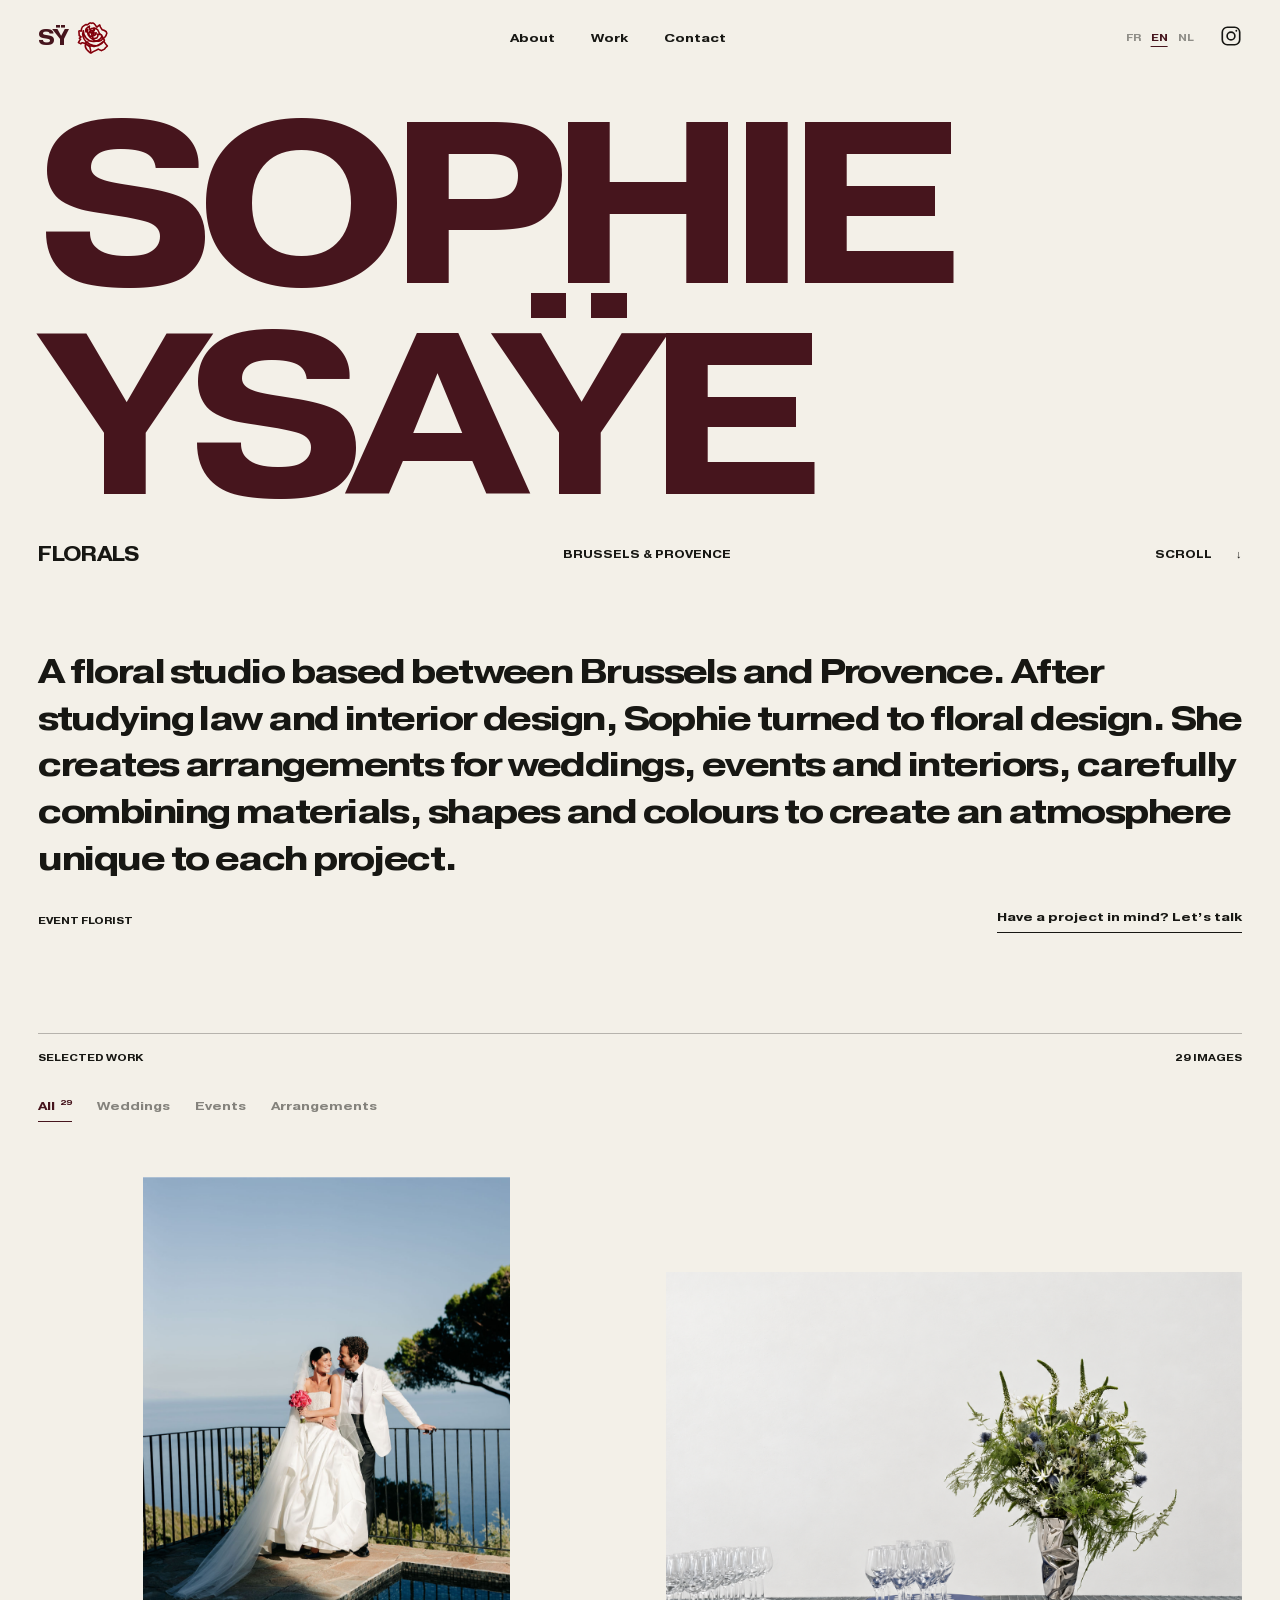
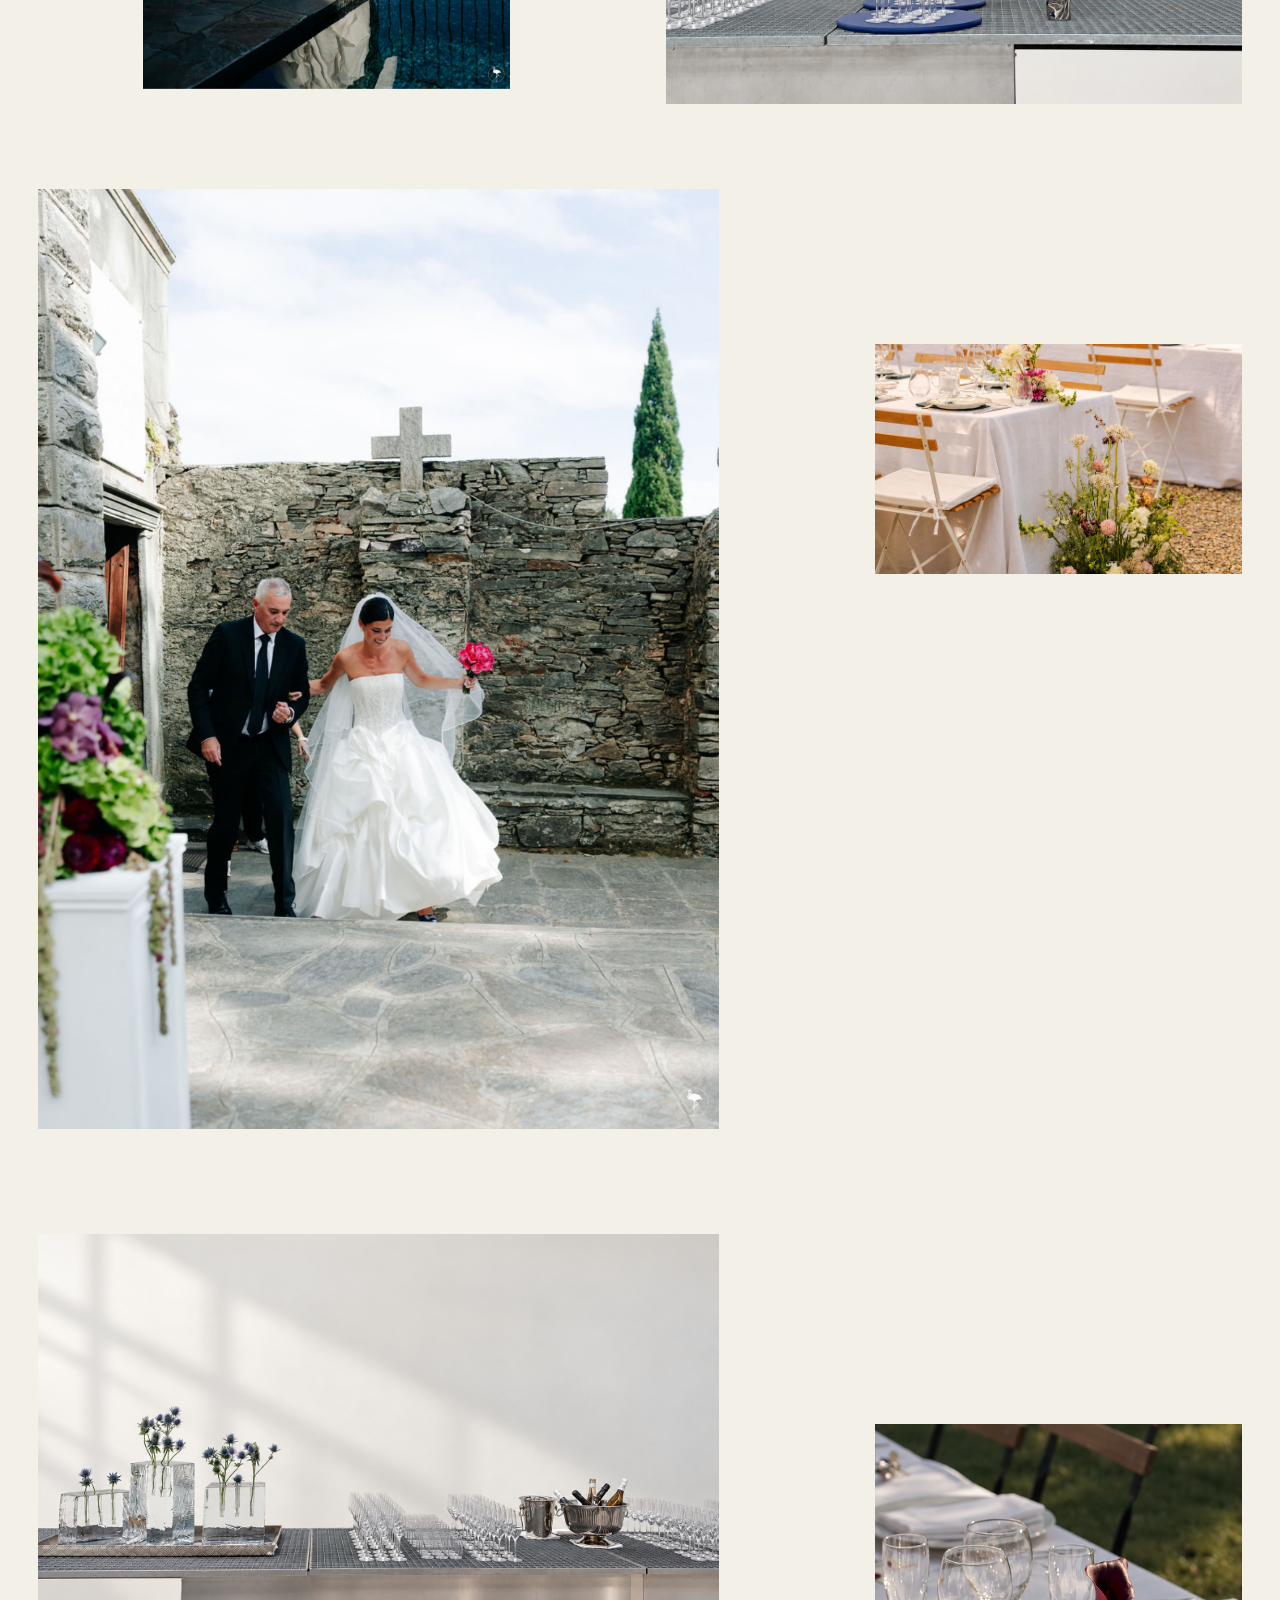
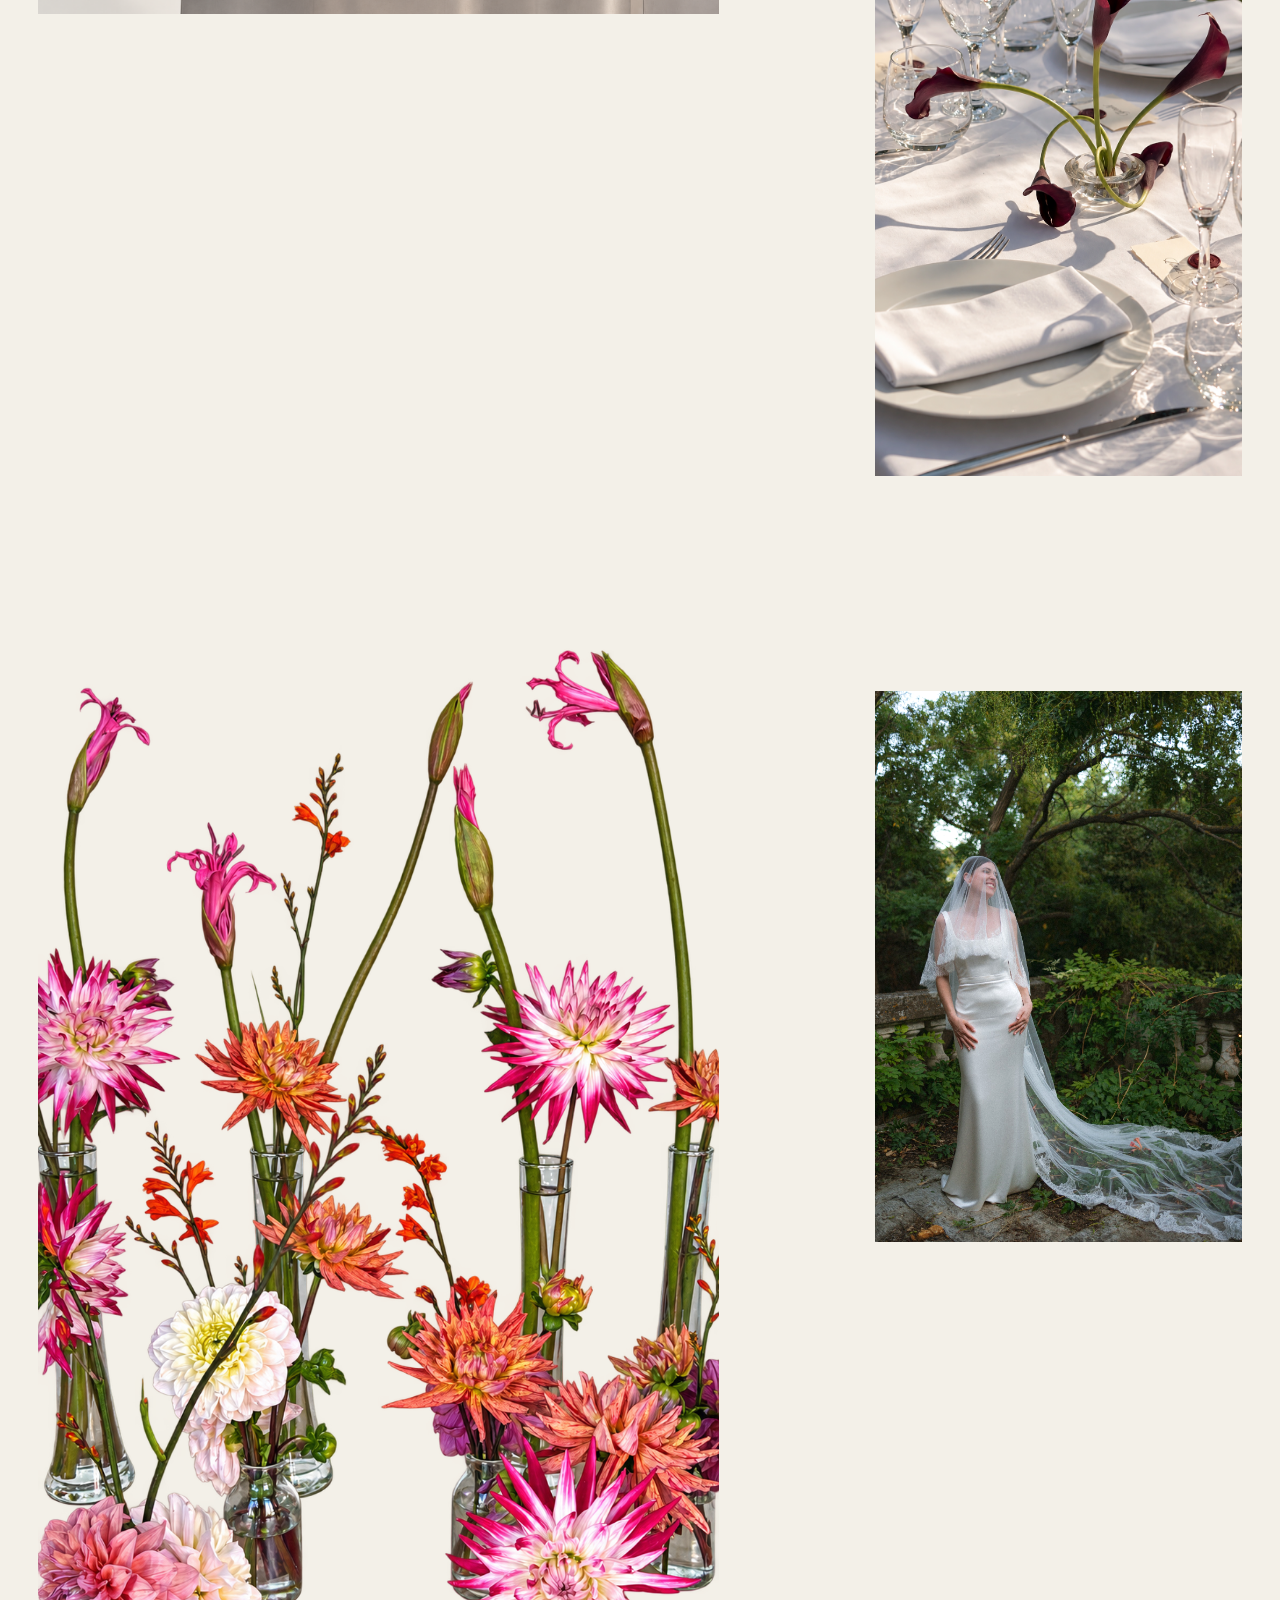
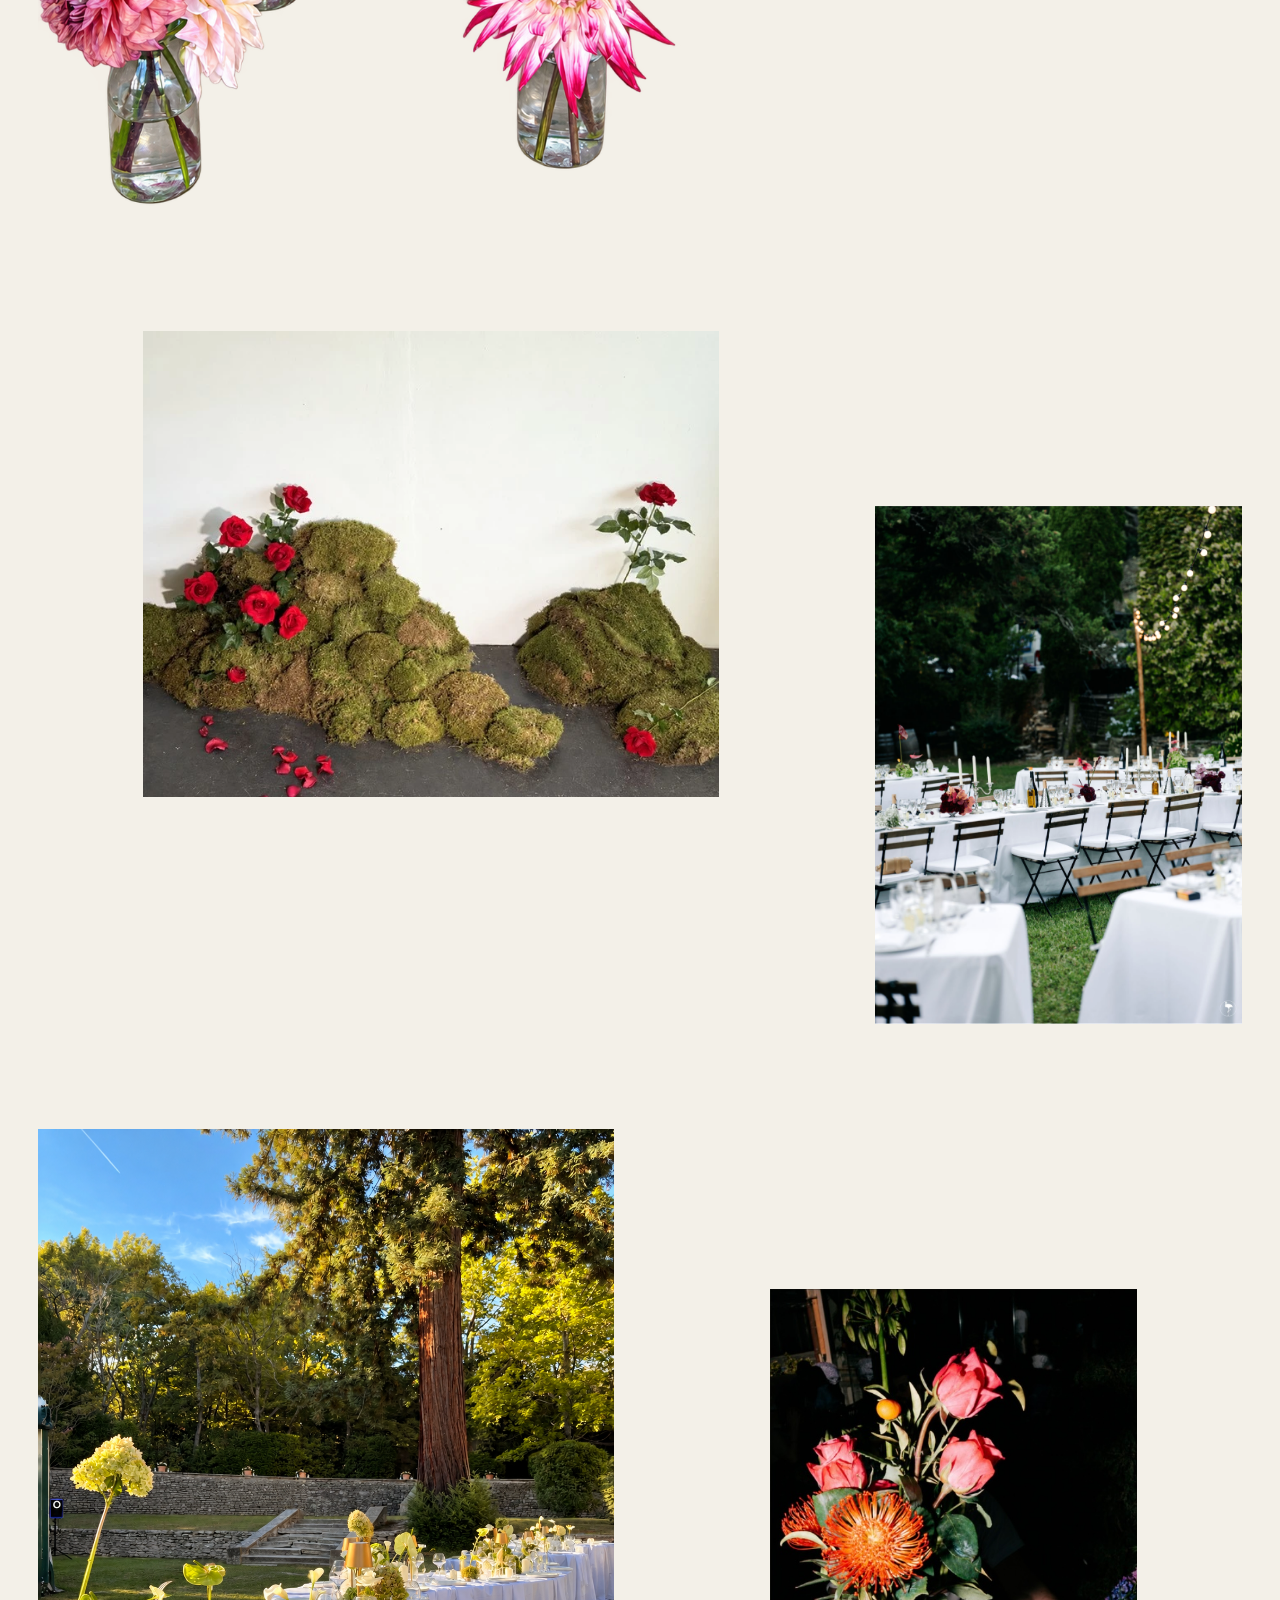
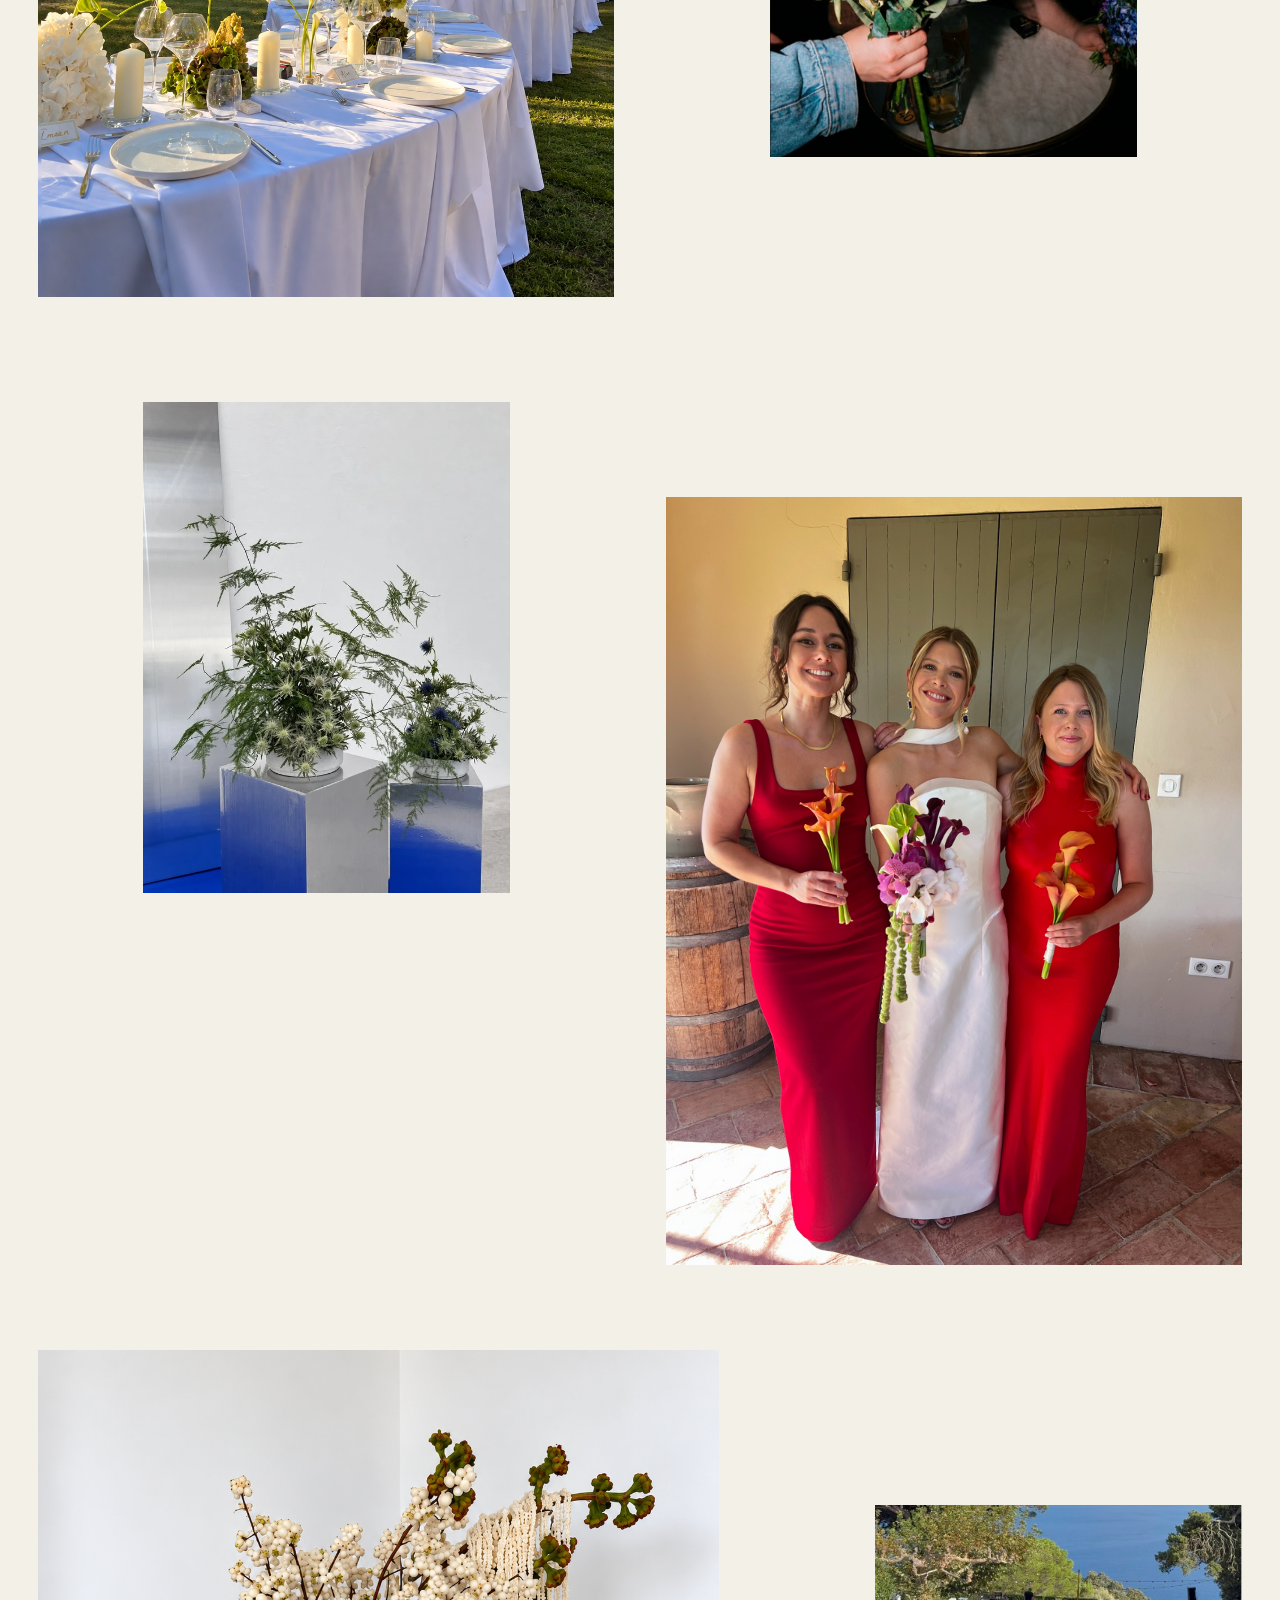
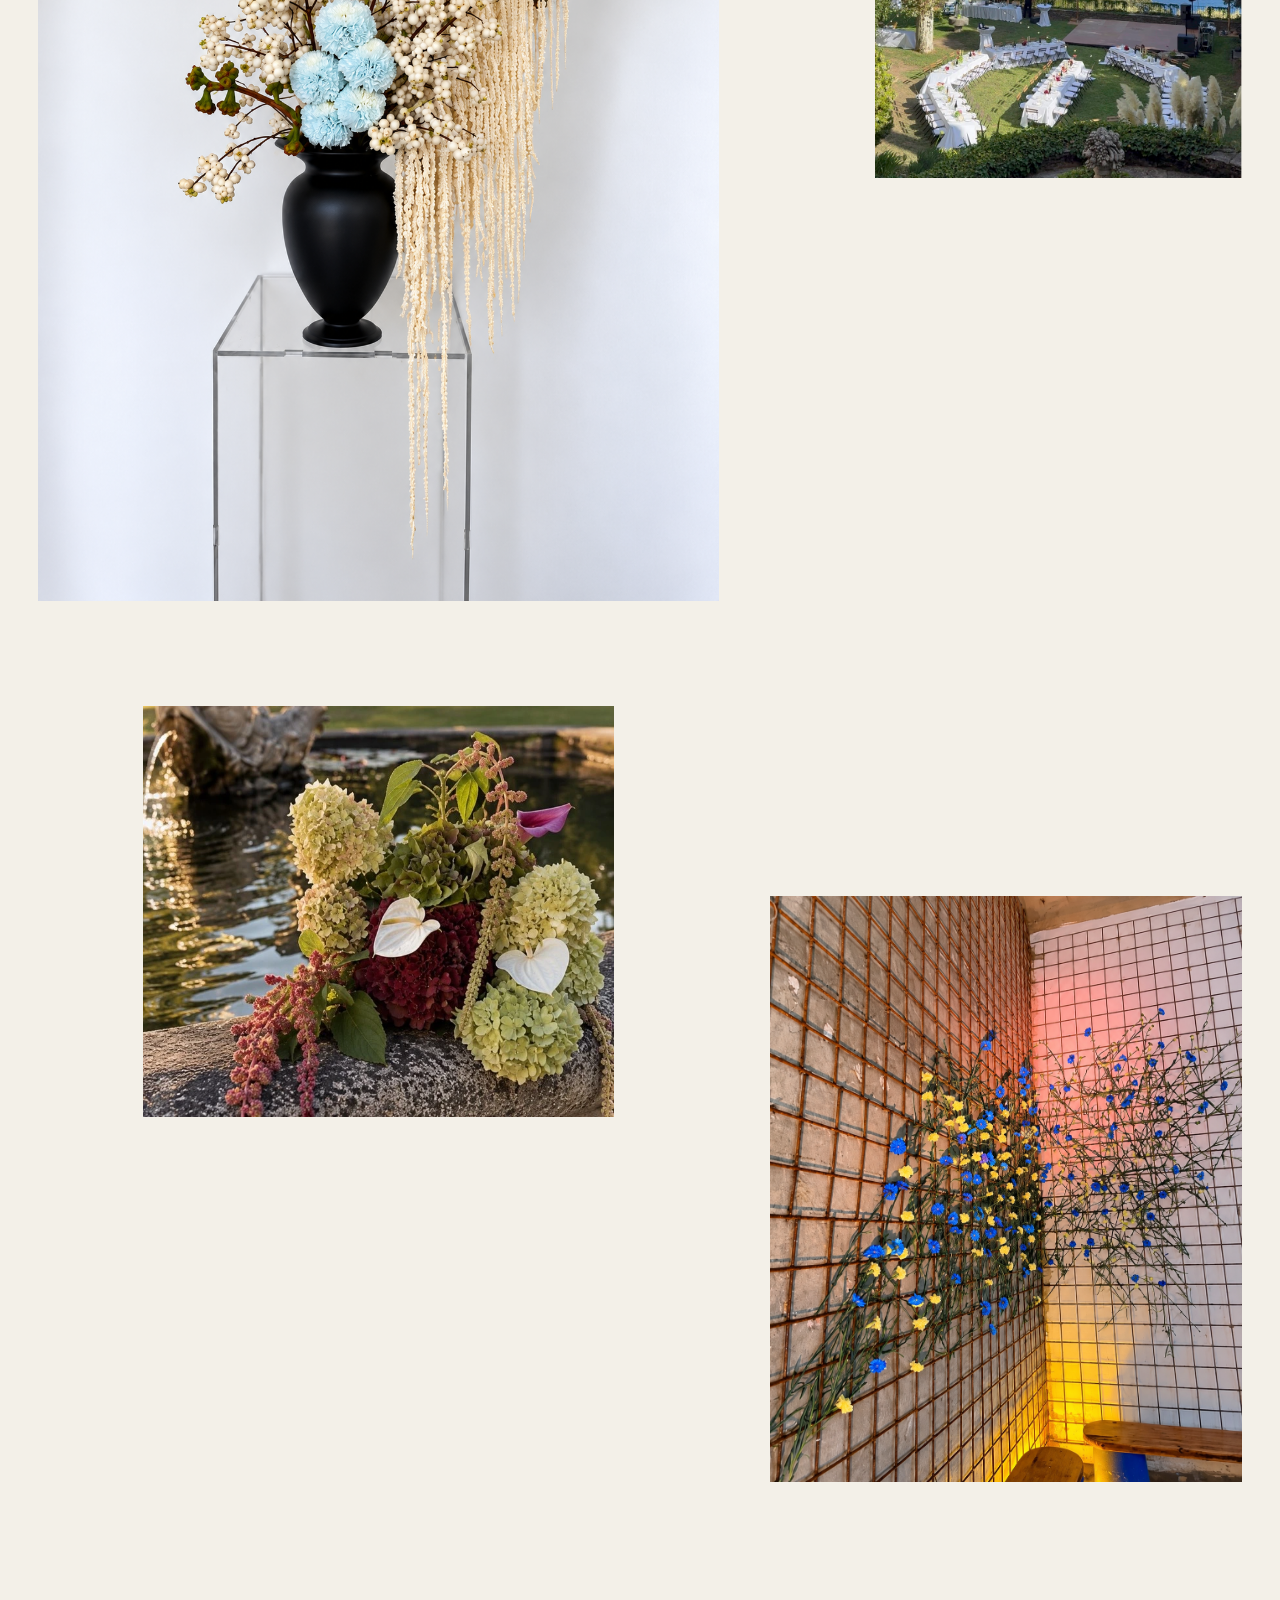
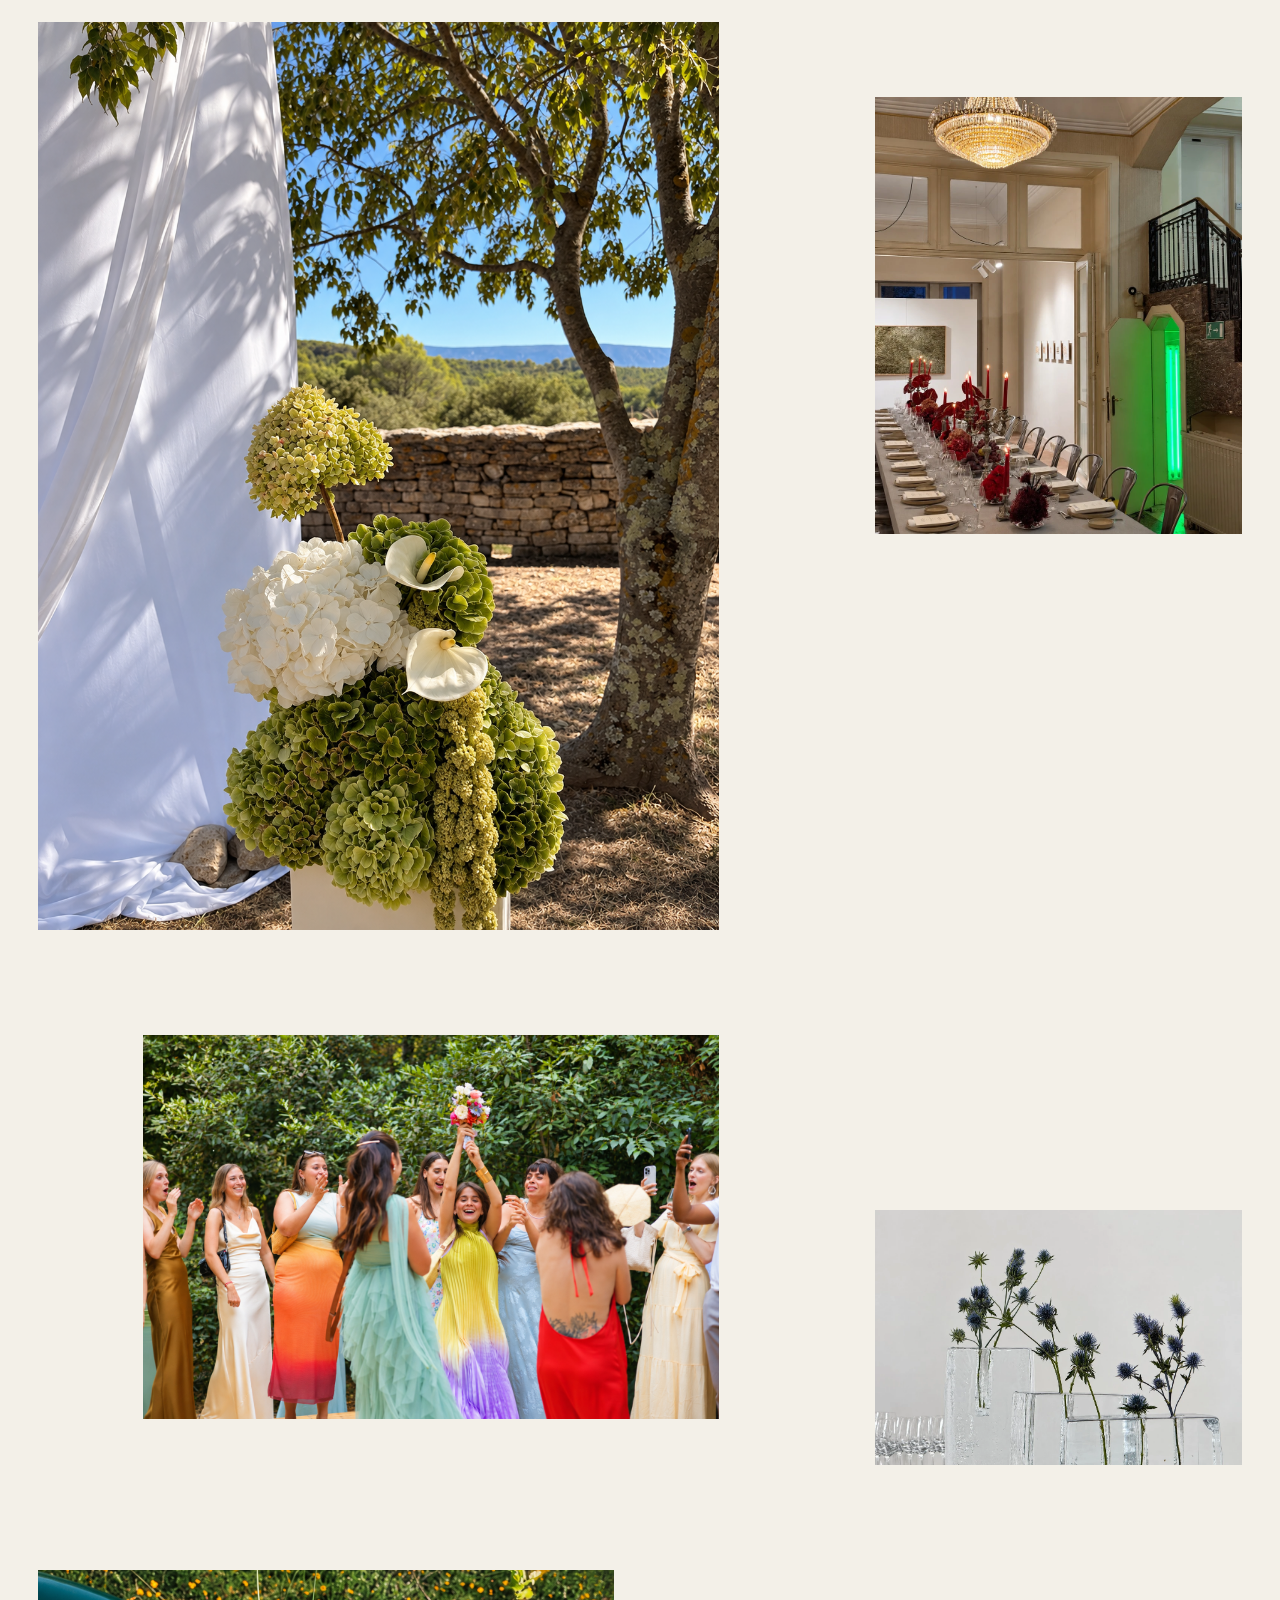
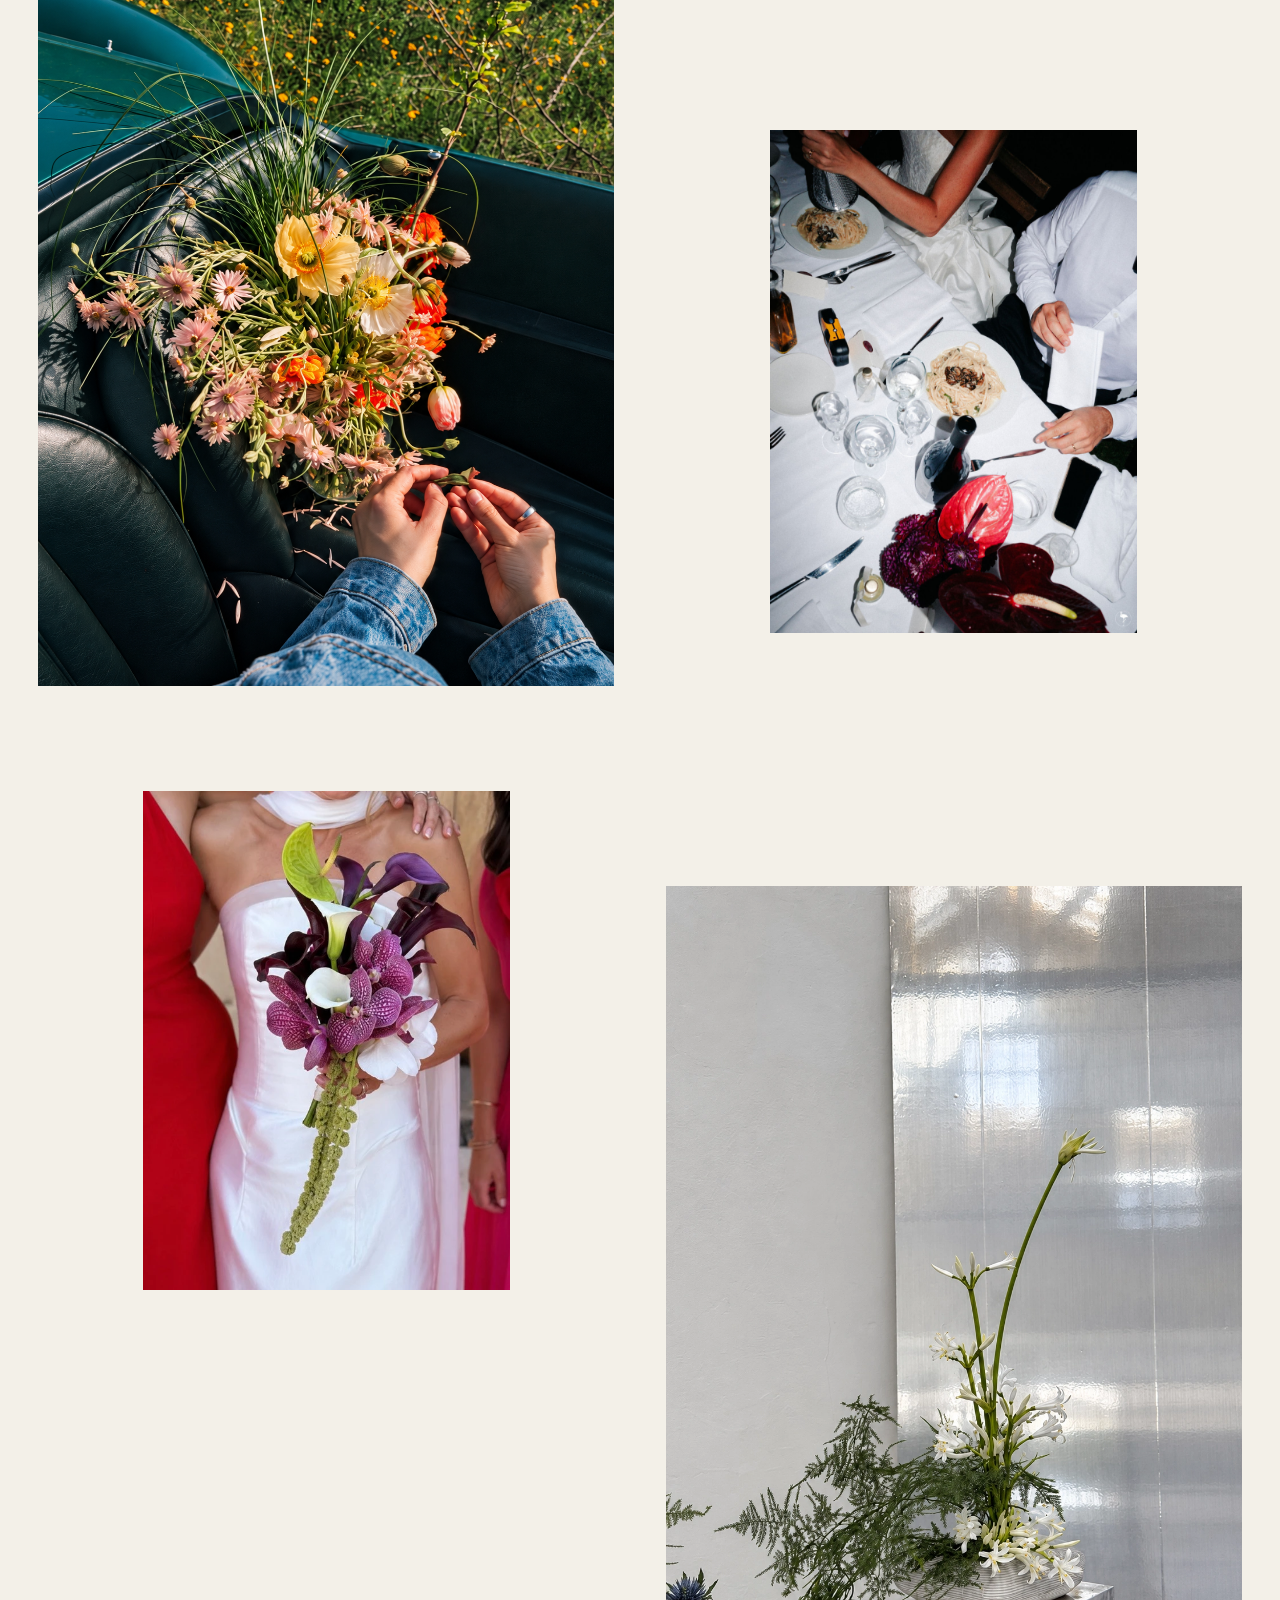
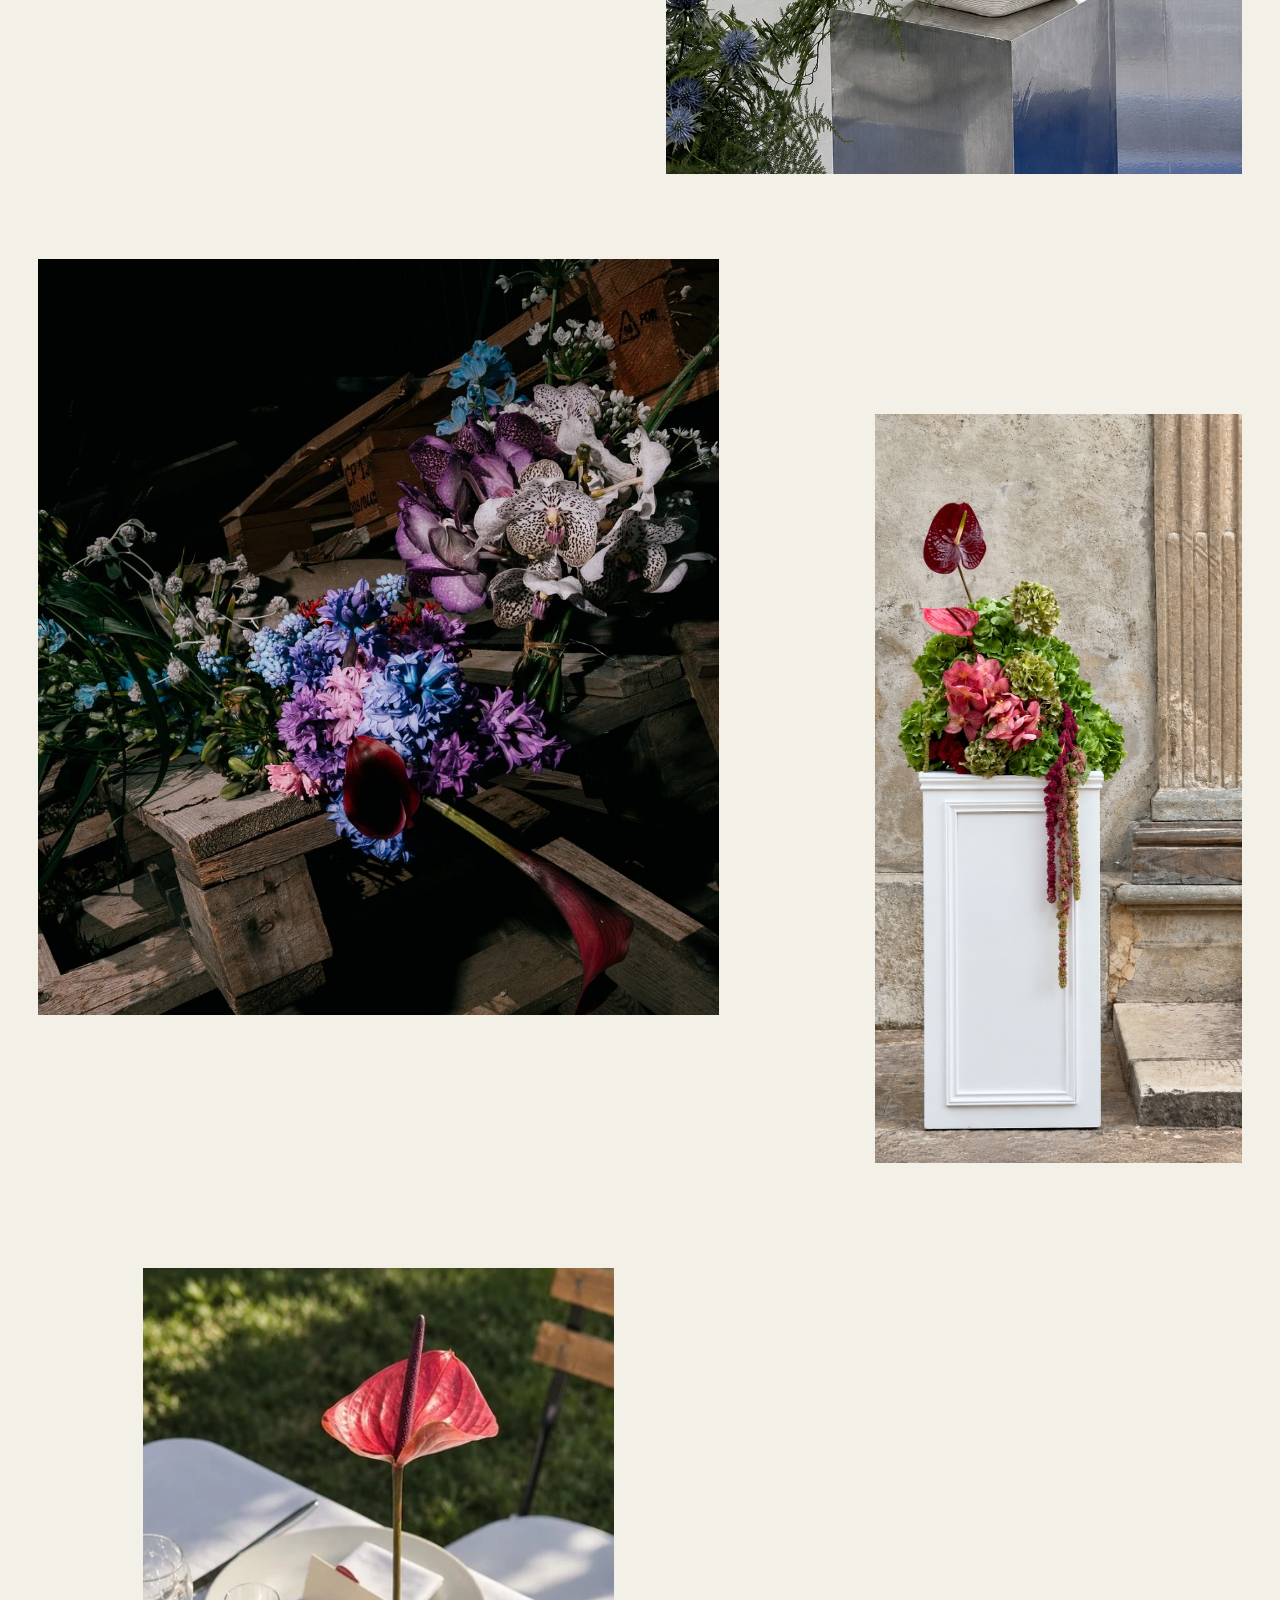
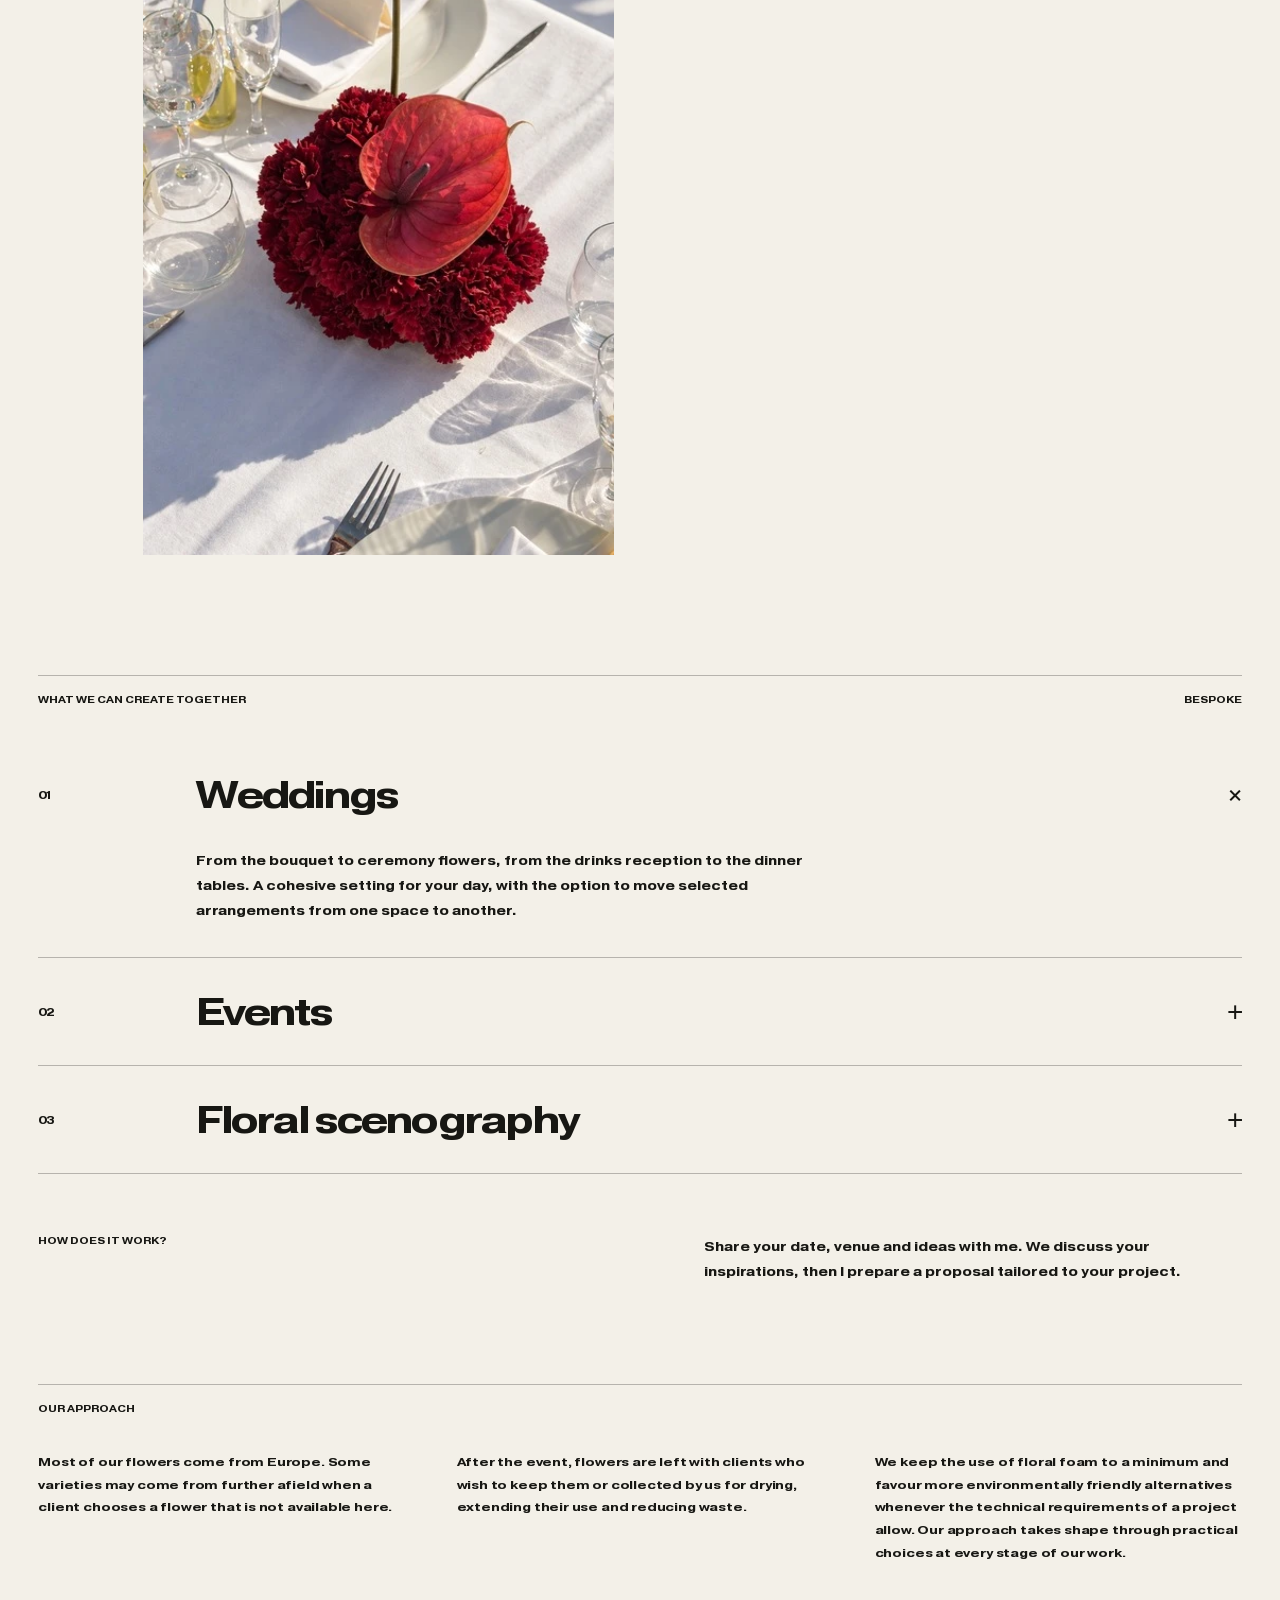
==== commit d21033db: "Replace Instagram labels with icons and remove visible company details from footer" ====
--- a/english.html
+++ b/english.html
@@ -9,7 +9,7 @@
 <meta property="og:title" content="Sophie Ysaÿe — Florals"><meta property="og:description" content="Weddings, events and floral arrangements. Brussels &amp; Provence.">
 <link rel="icon" href="favicon.svg" type="image/svg+xml">
 <link rel="preload" href="assets/pragmatica-extended-bold.woff2" as="font" type="font/woff2">
-<link rel="stylesheet" href="css/style.css"><script src="js/app.js" defer></script>
+<link rel="stylesheet" href="css/style.css?v=20261028-icons"><script src="js/app.js?v=20261028-mobile2" defer></script>
 <link rel="alternate" hreflang="fr" href="francais.html"><link rel="alternate" hreflang="en" href="english.html"><link rel="alternate" hreflang="nl-BE" href="nederlands-belgie.html"><link rel="alternate" hreflang="x-default" href="index.html">
 </head>
 <body translate="no">
@@ -17,7 +17,7 @@
 <header class="header">
 <a href="#top" class="mini-logo" aria-label="Sophie Ysaÿe, home">SŸ<svg class="rose-mark rose-glitter" viewbox="15 5 520 535" fill="none" stroke-linecap="round" stroke-linejoin="round" aria-hidden="true" focusable="false"><defs><path id="signature-rose-path" d="M 238,524 C 215,518 199,487 178,474 C 154,452 143,409 148,380 C 155,359 171,344 190,339 C 159,361 121,365 95,351 L 73,369 L 31,350 C 45,325 53,307 69,294 L 46,277 L 76,255 L 45,233 L 39,156 C 54,147 66,157 82,155 C 78,130 82,110 96,91 C 114,75 130,57 153,48 L 185,49 C 203,35 214,18 233,20 L 254,29 L 274,20 C 298,23 310,53 328,76 L 339,91 L 387,54 C 392,94 410,111 429,134 C 456,140 476,149 495,166 L 506,192 C 501,221 490,251 467,265 L 444,277 L 466,310 L 459,333 C 476,359 492,382 516,406 L 484,435 L 467,458 L 415,485 L 363,457 C 336,474 307,488 279,500 C 264,508 255,521 238,524 C 239,486 233,454 223,425 C 210,406 183,399 166,379 C 207,399 250,413 291,414 C 348,407 408,366 452,328 C 436,360 398,384 363,397 C 318,410 270,396 223,375 C 170,349 124,297 109,246 C 99,214 102,179 114,151 C 112,198 129,242 162,277 C 192,311 245,333 288,332 C 337,330 382,308 410,273 C 421,255 424,237 415,219 C 435,242 444,264 434,290 C 424,311 397,324 373,327 C 338,333 311,320 283,302 C 242,281 211,252 195,221 C 178,191 177,158 188,130 C 174,139 164,153 159,170 C 147,144 151,122 173,105 C 187,94 202,84 216,74 C 208,98 213,121 226,138 C 238,117 253,107 275,109 C 295,99 312,107 327,119 C 349,125 365,149 371,170 C 377,188 387,202 402,212 C 386,215 368,211 350,208 C 362,229 359,250 344,265 C 324,280 308,285 287,279 C 271,272 265,253 265,238 C 248,246 230,244 216,232 C 201,215 201,194 212,175 C 220,158 239,150 258,149 C 275,145 290,138 294,126 C 305,141 294,157 280,165 C 262,175 242,178 222,176 C 241,187 263,184 281,176 C 290,193 312,192 329,187 C 328,207 314,225 294,232 C 277,240 259,232 254,218 C 249,205 259,194 273,195 C 285,196 289,207 282,215"><lineargradient id="rose-metallic" x1="0" y1="0" x2="1" y2=".8"><stop offset="0" stop-color="#760008"><stop offset=".15" stop-color="#d70016"><stop offset=".27" stop-color="#ff342b"><stop offset=".31" stop-color="#ffb2a0"><stop offset=".36" stop-color="#bd0012"><stop offset=".54" stop-color="#f20a20"><stop offset=".66" stop-color="#8e000e"><stop offset=".73" stop-color="#ff5545"><stop offset=".76" stop-color="#ffd0b8"><stop offset=".80" stop-color="#e00019"><stop offset="1" stop-color="#89000d"></lineargradient><mask id="rose-glitter-mask"><use href="#signature-rose-path" stroke="white" stroke-width="23"></mask></defs><use href="#signature-rose-path" stroke="#80000b" stroke-width="25"><use href="#signature-rose-path" stroke="url(#rose-metallic)" stroke-width="20"><g class="rose-flecks" mask="url(#rose-glitter-mask)" stroke="none"><circle cx="346.0" cy="372.7" r="5.7" fill="#ff6458"><circle cx="61.6" cy="144.7" r="4.2" fill="#ef1830"><circle cx="209.3" cy="430.6" r="3.0" fill="#ff6458"><circle cx="268.1" cy="51.4" r="5.5" fill="#ffb6a5"><circle cx="327.3" cy="231.9" r="3.8" fill="#ffb6a5"><circle cx="350.5" cy="521.3" r="2.4" fill="#ffb6a5"><circle cx="150.2" cy="327.3" r="3.5" fill="#ff6458"><circle cx="373.6" cy="282.4" r="2.7" fill="#ffb6a5"><circle cx="397.2" cy="479.8" r="5.1" fill="#ffb6a5"><circle cx="408.9" cy="285.5" r="3.0" fill="#ff6458"><circle cx="156.2" cy="523.6" r="3.0" fill="#ffb6a5"><circle cx="248.8" cy="92.1" r="5.4" fill="#ffb6a5"><circle cx="57.2" cy="523.3" r="5.4" fill="#ffb6a5"><circle cx="199.6" cy="199.1" r="5.1" fill="#ff6458"><circle cx="264.1" cy="463.2" r="2.6" fill="#ff6458"><circle cx="109.1" cy="404.9" r="4.1" fill="#ffb6a5"><circle cx="190.6" cy="404.5" r="3.7" fill="#ffb6a5"><circle cx="174.5" cy="421.1" r="4.8" fill="#ffb6a5"><circle cx="173.4" cy="251.4" r="4.1" fill="#ffb6a5"><circle cx="473.9" cy="125.5" r="5.0" fill="#ffb6a5"><circle cx="26.9" cy="44.3" r="5.1" fill="#ef1830"><circle cx="371.3" cy="451.1" r="2.5" fill="#ffb6a5"><circle cx="228.3" cy="249.9" r="2.4" fill="#ef1830"><circle cx="392.4" cy="331.7" r="3.2" fill="#ff6458"><circle cx="515.1" cy="395.7" r="5.2" fill="#ffb6a5"><circle cx="195.7" cy="521.5" r="3.0" fill="#ffb6a5"><circle cx="170.8" cy="85.0" r="4.0" fill="#ffb6a5"><circle cx="75.7" cy="318.4" r="5.3" fill="#ffb6a5"><circle cx="351.2" cy="97.3" r="4.2" fill="#ff6458"><circle cx="436.4" cy="238.0" r="3.4" fill="#ff6458"><circle cx="277.1" cy="428.3" r="4.8" fill="#ef1830"><circle cx="517.8" cy="367.8" r="5.5" fill="#ffb6a5"><circle cx="257.3" cy="328.9" r="4.8" fill="#ff6458"><circle cx="239.7" cy="171.1" r="2.8" fill="#ffb6a5"><circle cx="465.2" cy="205.9" r="3.1" fill="#ffb6a5"><circle cx="117.8" cy="241.5" r="2.6" fill="#ffb6a5"><circle cx="322.9" cy="128.2" r="5.6" fill="#ff6458"><circle cx="71.7" cy="320.2" r="5.7" fill="#ffb6a5"><circle cx="206.0" cy="338.8" r="3.1" fill="#ff6458"><circle cx="105.1" cy="193.3" r="4.2" fill="#ef1830"><circle cx="474.7" cy="506.1" r="4.0" fill="#ffb6a5"><circle cx="146.2" cy="52.5" r="5.0" fill="#ffb6a5"><circle cx="370.0" cy="337.3" r="2.6" fill="#ffb6a5"><circle cx="294.5" cy="243.4" r="4.6" fill="#ff6458"><circle cx="177.0" cy="307.5" r="4.1" fill="#ef1830"><circle cx="380.5" cy="506.6" r="3.7" fill="#ef1830"><circle cx="333.1" cy="483.0" r="4.1" fill="#ef1830"><circle cx="393.0" cy="495.6" r="5.1" fill="#ff6458"><circle cx="329.4" cy="348.5" r="5.7" fill="#ff6458"><circle cx="135.3" cy="193.1" r="3.4" fill="#ef1830"><circle cx="343.1" cy="404.8" r="4.1" fill="#ffb6a5"><circle cx="154.6" cy="439.8" r="2.8" fill="#ffb6a5"><circle cx="289.3" cy="404.1" r="3.9" fill="#ff6458"><circle cx="413.2" cy="489.1" r="2.8" fill="#ff6458"><circle cx="172.4" cy="417.6" r="4.3" fill="#ffb6a5"><circle cx="517.7" cy="489.5" r="3.3" fill="#ffb6a5"><circle cx="441.7" cy="343.8" r="5.0" fill="#ffb6a5"><circle cx="67.2" cy="139.6" r="5.1" fill="#ef1830"><circle cx="364.2" cy="91.6" r="4.9" fill="#ffb6a5"><circle cx="392.4" cy="27.5" r="4.2" fill="#ffb6a5"><circle cx="193.0" cy="16.5" r="4.5" fill="#ffb6a5"><circle cx="209.9" cy="357.8" r="2.8" fill="#ff6458"><circle cx="112.3" cy="300.7" r="4.1" fill="#ffb6a5"><circle cx="209.3" cy="314.1" r="4.1" fill="#ff6458"><circle cx="187.6" cy="187.2" r="3.4" fill="#ff6458"><circle cx="317.6" cy="147.0" r="5.0" fill="#ffb6a5"><circle cx="290.0" cy="48.2" r="4.6" fill="#ffb6a5"><circle cx="219.2" cy="340.9" r="5.7" fill="#ffb6a5"><circle cx="512.3" cy="236.8" r="5.3" fill="#ffb6a5"><circle cx="86.0" cy="480.8" r="3.9" fill="#ff6458"><circle cx="407.3" cy="87.5" r="3.4" fill="#ffb6a5"><circle cx="189.3" cy="106.4" r="3.5" fill="#ffb6a5"><circle cx="474.1" cy="454.9" r="4.1" fill="#ffb6a5"><circle cx="39.0" cy="280.2" r="2.5" fill="#ffb6a5"><circle cx="344.1" cy="108.8" r="4.1" fill="#ffb6a5"><circle cx="480.5" cy="25.9" r="4.7" fill="#ffb6a5"><circle cx="462.2" cy="453.9" r="4.3" fill="#ffb6a5"><circle cx="291.3" cy="302.6" r="3.5" fill="#ef1830"><circle cx="299.7" cy="15.8" r="3.3" fill="#ffb6a5"><circle cx="35.6" cy="99.1" r="4.7" fill="#ffb6a5"><circle cx="53.4" cy="383.0" r="5.7" fill="#ffb6a5"><circle cx="451.2" cy="37.1" r="4.3" fill="#ff6458"><circle cx="332.7" cy="460.0" r="2.8" fill="#ffb6a5"><circle cx="120.6" cy="401.0" r="5.7" fill="#ffb6a5"><circle cx="488.1" cy="113.1" r="4.5" fill="#ffb6a5"><circle cx="104.0" cy="396.9" r="4.8" fill="#ef1830"><circle cx="141.1" cy="171.2" r="4.0" fill="#ffb6a5"><circle cx="49.5" cy="208.8" r="4.4" fill="#ff6458"><circle cx="72.3" cy="158.2" r="4.2" fill="#ff6458"><circle cx="368.9" cy="483.7" r="5.2" fill="#ef1830"><circle cx="252.0" cy="301.7" r="4.0" fill="#ffb6a5"><circle cx="134.0" cy="89.1" r="3.4" fill="#ffb6a5"><circle cx="339.6" cy="237.8" r="4.1" fill="#ffb6a5"><circle cx="448.3" cy="520.4" r="4.3" fill="#ffb6a5"><circle cx="493.6" cy="390.2" r="5.1" fill="#ffb6a5"><circle cx="266.0" cy="408.3" r="3.3" fill="#ff6458"><circle cx="163.8" cy="385.0" r="5.7" fill="#ffb6a5"><circle cx="359.2" cy="363.6" r="3.8" fill="#ffb6a5"><circle cx="251.0" cy="141.9" r="5.3" fill="#ffb6a5"><circle cx="132.0" cy="37.9" r="5.2" fill="#ffb6a5"><circle cx="289.3" cy="373.2" r="5.1" fill="#ef1830"><circle cx="304.7" cy="335.5" r="3.4" fill="#ffb6a5"><circle cx="491.0" cy="484.6" r="3.2" fill="#ffb6a5"><circle cx="392.8" cy="65.1" r="3.6" fill="#ff6458"><circle cx="212.2" cy="48.2" r="4.0" fill="#ff6458"><circle cx="426.1" cy="396.1" r="4.1" fill="#ffb6a5"><circle cx="52.9" cy="484.0" r="2.9" fill="#ffb6a5"><circle cx="234.0" cy="405.9" r="3.2" fill="#ef1830"><circle cx="214.7" cy="256.7" r="4.7" fill="#ffb6a5"><circle cx="407.2" cy="278.5" r="5.2" fill="#ef1830"><circle cx="361.4" cy="381.3" r="5.0" fill="#ffb6a5"><circle cx="32.7" cy="161.5" r="5.0" fill="#ff6458"><circle cx="425.8" cy="133.1" r="2.8" fill="#ffb6a5"><circle cx="388.0" cy="185.0" r="2.8" fill="#ffb6a5"><circle cx="249.7" cy="424.8" r="2.9" fill="#ff6458"><circle cx="26.8" cy="321.0" r="5.0" fill="#ff6458"><circle cx="120.6" cy="57.2" r="2.6" fill="#ff6458"><circle cx="62.7" cy="110.3" r="4.7" fill="#ff6458"><circle cx="272.6" cy="166.8" r="2.6" fill="#ffb6a5"><circle cx="105.0" cy="68.3" r="5.4" fill="#ff6458"><circle cx="509.8" cy="34.1" r="2.5" fill="#ffb6a5"><circle cx="408.9" cy="179.2" r="3.4" fill="#ffb6a5"><circle cx="214.6" cy="258.7" r="3.6" fill="#ffb6a5"><circle cx="157.6" cy="221.2" r="3.7" fill="#ff6458"><circle cx="226.1" cy="520.2" r="4.8" fill="#ffb6a5"><circle cx="243.3" cy="137.5" r="5.3" fill="#ff6458"><circle cx="116.1" cy="73.9" r="4.8" fill="#ff6458"><circle cx="394.7" cy="48.7" r="3.6" fill="#ef1830"><circle cx="478.2" cy="413.8" r="5.7" fill="#ffb6a5"><circle cx="286.9" cy="510.7" r="3.1" fill="#ffb6a5"><circle cx="143.8" cy="468.4" r="4.2" fill="#ef1830"><circle cx="144.9" cy="242.3" r="5.3" fill="#ff6458"><circle cx="497.7" cy="271.4" r="2.9" fill="#ff6458"><circle cx="427.4" cy="97.7" r="2.8" fill="#ffb6a5"><circle cx="470.9" cy="326.2" r="3.2" fill="#ffb6a5"><circle cx="103.6" cy="264.6" r="4.2" fill="#ff6458"><circle cx="30.6" cy="29.7" r="3.4" fill="#ff6458"><circle cx="265.9" cy="382.7" r="3.4" fill="#ff6458"><circle cx="175.9" cy="408.2" r="3.3" fill="#ffb6a5"><circle cx="181.6" cy="470.3" r="5.7" fill="#ff6458"><circle cx="332.4" cy="360.9" r="5.5" fill="#ff6458"><circle cx="212.9" cy="337.8" r="4.0" fill="#ffb6a5"><circle cx="106.2" cy="419.8" r="4.3" fill="#ffb6a5"><circle cx="515.7" cy="17.7" r="2.5" fill="#ff6458"><circle cx="240.6" cy="118.8" r="5.3" fill="#ff6458"><circle cx="128.1" cy="98.9" r="2.7" fill="#ff6458"><circle cx="317.9" cy="493.6" r="4.8" fill="#ef1830"><circle cx="263.3" cy="76.7" r="4.0" fill="#ef1830"><circle cx="448.8" cy="322.6" r="3.2" fill="#ff6458"><circle cx="386.3" cy="450.2" r="4.9" fill="#ffb6a5"><circle cx="226.9" cy="418.9" r="3.8" fill="#ff6458"><circle cx="315.6" cy="292.7" r="2.8" fill="#ffb6a5"><circle cx="343.2" cy="350.2" r="4.8" fill="#ff6458"><circle cx="172.5" cy="446.8" r="4.7" fill="#ff6458"><circle cx="262.0" cy="495.2" r="2.7" fill="#ffb6a5"><circle cx="284.5" cy="233.3" r="2.8" fill="#ffb6a5"><circle cx="307.5" cy="320.8" r="3.9" fill="#ff6458"><circle cx="328.2" cy="289.7" r="3.7" fill="#ff6458"><circle cx="131.8" cy="175.2" r="5.2" fill="#ff6458"><circle cx="199.5" cy="98.3" r="2.6" fill="#ff6458"><circle cx="471.5" cy="280.7" r="3.5" fill="#ffb6a5"><circle cx="82.2" cy="466.5" r="4.3" fill="#ff6458"><circle cx="249.1" cy="172.0" r="4.9" fill="#ffb6a5"><circle cx="25.4" cy="343.4" r="3.4" fill="#ef1830"><circle cx="86.5" cy="46.6" r="2.9" fill="#ef1830"><circle cx="28.8" cy="247.5" r="5.0" fill="#ffb6a5"><circle cx="58.1" cy="97.2" r="3.8" fill="#ffb6a5"><circle cx="132.3" cy="49.2" r="3.2" fill="#ffb6a5"><circle cx="500.4" cy="28.8" r="5.7" fill="#ff6458"><circle cx="286.4" cy="146.3" r="3.2" fill="#ffb6a5"><circle cx="234.6" cy="22.2" r="2.8" fill="#ef1830"><circle cx="139.0" cy="402.5" r="4.1" fill="#ffb6a5"><circle cx="96.5" cy="98.9" r="5.2" fill="#ef1830"><circle cx="454.0" cy="268.0" r="4.2" fill="#ffb6a5"><circle cx="189.9" cy="291.2" r="4.4" fill="#ffb6a5"><circle cx="399.4" cy="198.5" r="4.9" fill="#ef1830"><circle cx="505.6" cy="44.3" r="3.0" fill="#ef1830"><circle cx="87.7" cy="424.1" r="3.4" fill="#ff6458"><circle cx="357.5" cy="76.2" r="2.6" fill="#ffb6a5"><circle cx="131.7" cy="85.1" r="2.5" fill="#ff6458"><circle cx="170.0" cy="266.8" r="4.3" fill="#ff6458"><circle cx="341.5" cy="406.4" r="5.2" fill="#ffb6a5"><circle cx="393.6" cy="177.6" r="4.4" fill="#ffb6a5"><circle cx="301.6" cy="423.4" r="4.7" fill="#ffb6a5"><circle cx="189.9" cy="198.8" r="4.2" fill="#ff6458"><circle cx="95.8" cy="367.5" r="5.2" fill="#ffb6a5"><circle cx="269.4" cy="134.6" r="5.0" fill="#ffb6a5"><circle cx="291.8" cy="66.3" r="4.7" fill="#ffb6a5"><circle cx="478.7" cy="321.8" r="2.8" fill="#ef1830"><circle cx="218.5" cy="378.3" r="3.0" fill="#ff6458"><circle cx="215.5" cy="456.2" r="4.4" fill="#ef1830"><circle cx="318.6" cy="303.6" r="2.6" fill="#ffb6a5"><circle cx="105.9" cy="148.0" r="3.9" fill="#ffb6a5"><circle cx="275.2" cy="123.4" r="3.9" fill="#ffb6a5"><circle cx="475.3" cy="226.9" r="4.5" fill="#ef1830"><circle cx="233.7" cy="153.9" r="3.1" fill="#ef1830"><circle cx="401.0" cy="269.3" r="4.0" fill="#ffb6a5"><circle cx="369.4" cy="364.0" r="2.7" fill="#ef1830"><circle cx="208.7" cy="417.0" r="3.5" fill="#ff6458"><circle cx="373.2" cy="193.6" r="2.6" fill="#ffb6a5"><circle cx="46.4" cy="418.0" r="4.6" fill="#ffb6a5"><circle cx="466.0" cy="20.1" r="5.3" fill="#ff6458"><circle cx="148.0" cy="333.2" r="4.7" fill="#ffb6a5"><circle cx="178.3" cy="420.9" r="2.6" fill="#ffb6a5"><circle cx="92.2" cy="193.3" r="5.3" fill="#ef1830"><circle cx="232.6" cy="101.7" r="2.6" fill="#ffb6a5"><circle cx="345.9" cy="230.4" r="3.7" fill="#ffb6a5"><circle cx="443.6" cy="248.9" r="4.9" fill="#ff6458"><circle cx="366.2" cy="97.4" r="2.9" fill="#ffb6a5"><circle cx="136.3" cy="434.1" r="4.1" fill="#ffb6a5"><circle cx="272.3" cy="84.0" r="4.5" fill="#ffb6a5"><circle cx="309.3" cy="88.5" r="5.2" fill="#ef1830"><circle cx="71.5" cy="449.5" r="4.6" fill="#ffb6a5"><circle cx="434.1" cy="507.4" r="3.0" fill="#ffb6a5"><circle cx="52.0" cy="483.0" r="5.4" fill="#ffb6a5"><circle cx="228.4" cy="96.5" r="2.9" fill="#ff6458"><circle cx="116.3" cy="284.7" r="2.8" fill="#ffb6a5"><circle cx="253.6" cy="165.1" r="5.7" fill="#ef1830"><circle cx="511.8" cy="283.1" r="3.1" fill="#ffb6a5"><circle cx="97.5" cy="289.4" r="5.0" fill="#ffb6a5"><circle cx="502.5" cy="126.0" r="5.4" fill="#ffb6a5"><circle cx="106.7" cy="193.0" r="3.6" fill="#ff6458"><circle cx="218.1" cy="380.6" r="5.3" fill="#ef1830"><circle cx="245.5" cy="253.1" r="2.6" fill="#ef1830"><circle cx="498.4" cy="135.6" r="3.7" fill="#ff6458"><circle cx="150.1" cy="373.5" r="2.7" fill="#ef1830"><circle cx="230.9" cy="329.1" r="3.9" fill="#ffb6a5"><circle cx="191.4" cy="181.8" r="3.1" fill="#ef1830"><circle cx="271.2" cy="232.9" r="4.0" fill="#ef1830"><circle cx="98.3" cy="488.1" r="4.3" fill="#ff6458"><circle cx="453.2" cy="215.2" r="5.1" fill="#ffb6a5"><circle cx="146.2" cy="311.0" r="3.0" fill="#ffb6a5"><circle cx="130.9" cy="23.9" r="3.9" fill="#ef1830"><circle cx="135.8" cy="178.4" r="3.5" fill="#ffb6a5"><circle cx="161.0" cy="46.4" r="4.9" fill="#ffb6a5"><circle cx="351.9" cy="522.9" r="4.6" fill="#ffb6a5"><circle cx="389.1" cy="521.8" r="4.4" fill="#ff6458"><circle cx="504.2" cy="436.5" r="4.4" fill="#ffb6a5"><circle cx="448.5" cy="154.6" r="5.4" fill="#ef1830"><circle cx="374.3" cy="243.7" r="3.9" fill="#ffb6a5"><circle cx="449.7" cy="256.8" r="3.9" fill="#ffb6a5"><circle cx="147.4" cy="241.8" r="2.7" fill="#ef1830"><circle cx="508.3" cy="492.6" r="4.2" fill="#ffb6a5"><circle cx="258.5" cy="267.1" r="4.0" fill="#ffb6a5"><circle cx="196.0" cy="184.9" r="4.9" fill="#ffb6a5"><circle cx="218.1" cy="158.1" r="4.8" fill="#ffb6a5"><circle cx="167.5" cy="228.6" r="4.8" fill="#ffb6a5"><circle cx="187.3" cy="215.8" r="3.4" fill="#ff6458"><circle cx="405.4" cy="441.4" r="4.9" fill="#ffb6a5"><circle cx="150.5" cy="244.5" r="3.0" fill="#ef1830"><circle cx="216.3" cy="453.1" r="3.2" fill="#ff6458"><circle cx="309.8" cy="491.9" r="4.2" fill="#ef1830"><circle cx="437.0" cy="389.6" r="4.0" fill="#ffb6a5"><circle cx="346.3" cy="343.7" r="3.1" fill="#ef1830"><circle cx="69.7" cy="90.5" r="5.4" fill="#ffb6a5"><circle cx="439.9" cy="220.3" r="5.8" fill="#ef1830"><circle cx="203.6" cy="20.7" r="3.5" fill="#ef1830"><circle cx="257.6" cy="285.5" r="5.3" fill="#ffb6a5"><circle cx="444.2" cy="339.5" r="3.7" fill="#ef1830"><circle cx="433.7" cy="358.3" r="2.7" fill="#ef1830"><circle cx="36.7" cy="166.3" r="4.4" fill="#ff6458"><circle cx="325.4" cy="247.2" r="5.6" fill="#ffb6a5"><circle cx="40.3" cy="139.2" r="2.5" fill="#ffb6a5"><circle cx="491.1" cy="127.3" r="3.0" fill="#ef1830"><circle cx="206.0" cy="296.8" r="3.0" fill="#ef1830"><circle cx="278.0" cy="167.6" r="3.9" fill="#ffb6a5"><circle cx="256.1" cy="139.5" r="5.2" fill="#ef1830"><circle cx="267.8" cy="479.0" r="3.6" fill="#ffb6a5"><circle cx="232.1" cy="218.1" r="2.5" fill="#ff6458"><circle cx="413.7" cy="426.4" r="4.9" fill="#ef1830"><circle cx="314.4" cy="340.3" r="4.4" fill="#ffb6a5"><circle cx="101.1" cy="219.1" r="2.5" fill="#ef1830"><circle cx="276.6" cy="102.5" r="5.7" fill="#ff6458"><circle cx="214.7" cy="288.0" r="4.1" fill="#ffb6a5"><circle cx="338.9" cy="160.4" r="3.3" fill="#ffb6a5"><circle cx="302.3" cy="249.0" r="3.5" fill="#ffb6a5"><circle cx="119.9" cy="181.1" r="3.9" fill="#ef1830"><circle cx="116.8" cy="497.2" r="5.6" fill="#ffb6a5"><circle cx="497.2" cy="65.1" r="3.5" fill="#ffb6a5"><circle cx="492.0" cy="471.0" r="5.6" fill="#ff6458"></g><use class="rose-shine" href="#signature-rose-path" stroke="#ffe4cc" stroke-width="4.5" stroke-dasharray="35 520"><path class="rose-glint glint-0" d="M226 23Q239 22 239 8Q240 23 252 23Q239 24 239 38Q238 23 226 23Z" stroke="none" fill="#ffb6a5"><path class="rose-glint glint-1" d="M481 167Q494 166 494 152Q495 167 507 167Q494 168 494 182Q493 167 481 167Z" stroke="none" fill="#ffb6a5"><path class="rose-glint glint-2" d="M96 246Q109 245 109 231Q110 246 122 246Q109 247 109 261Q108 246 96 246Z" stroke="none" fill="#ffb6a5"><path class="rose-glint glint-3" d="M269 215Q282 214 282 200Q283 215 295 215Q282 216 282 230Q281 215 269 215Z" stroke="none" fill="#ffb6a5"><path class="rose-glint glint-4" d="M228 514Q241 513 241 499Q242 514 254 514Q241 515 241 529Q240 514 228 514Z" stroke="none" fill="#ffb6a5"></svg></a>
 <nav aria-label="Main navigation"><a href="#apropos">About</a><a href="#realisations">Work</a><a href="#contact">Contact <span aria-hidden="true"></span></a></nav>
-<div class="header-tools"><div class="languages" translate="no"><a class="language-link" href="francais.html" title="Français" lang="fr" hreflang="fr">FR</a><a class="language-link" href="english.html" title="English" lang="en" hreflang="en" aria-current="page">EN</a><a class="language-link" href="nederlands-belgie.html" title="Nederlands (België)" lang="nl-BE" hreflang="nl-BE">NL</a></div><a class="instagram" href="https://www.instagram.com/sophieysaye_/" target="_blank" rel="noopener noreferrer">INSTAGRAM</a></div>
+<div class="header-tools"><div class="languages" translate="no"><a class="language-link" href="francais.html" title="Français" lang="fr" hreflang="fr">FR</a><a class="language-link" href="english.html" title="English" lang="en" hreflang="en" aria-current="page">EN</a><a class="language-link" href="nederlands-belgie.html" title="Nederlands (België)" lang="nl-BE" hreflang="nl-BE">NL</a></div><a class="instagram" href="https://www.instagram.com/sophieysaye_/" target="_blank" rel="noopener noreferrer"><svg class="instagram-icon" xmlns="http://www.w3.org/2000/svg" viewBox="0 0 24 24" width="22" height="22" fill="none" stroke="currentColor" stroke-width="1.8" stroke-linecap="round" stroke-linejoin="round" aria-hidden="true" focusable="false"><rect x="2.5" y="2.5" width="19" height="19" rx="5.5"/><circle cx="12" cy="12" r="4.25"/><circle cx="17.8" cy="6.3" r="1" fill="currentColor" stroke="none"/></svg></a></div>
 </header>
 <main id="main">
 <section class="opening" id="top" aria-labelledby="brand-name">
@@ -70,7 +70,7 @@
 <div class="process"><span>HOW DOES IT WORK?</span><p>Share your date, venue and ideas with me. We discuss your inspirations, then I prepare a proposal tailored to your project.</p></div>
 </section>
 <section class="approach" id="demarche" aria-labelledby="approach-title"><div class="section-bar"><h2 id="approach-title">OUR APPROACH</h2></div><div class="approach-copy"><p>Most of our flowers come from Europe. Some varieties may come from further afield when a client chooses a flower that is not available here.</p><p>After the event, flowers are left with clients who wish to keep them or collected by us for drying, extending their use and reducing waste.</p><p>We keep the use of floral foam to a minimum and favour more environmentally friendly alternatives whenever the technical requirements of a project allow. Our approach takes shape through practical choices at every stage of our work.</p></div></section>
-<footer id="contact" class="contact"><div class="section-bar"><h2>LET’S TALK</h2><a href="#top" aria-label="Back to top">BACK TO TOP </a></div><div class="contact-lead"><figure class="contact-portrait"><img src="assets/sophie.webp" alt="Sophie Ysaÿe, event florist" loading="lazy" width="800" height="1000"></figure><p class="contact-title">FLOWERS FOR<br>YOUR NEXT<br><span>EVENT?</span></p></div><div class="contact-grid"><div><a class="email" href="mailto:request@sophieysaye.com">request@sophieysaye.com </a><button class="project-button" type="button" id="open-contact">Tell me about your project <span aria-hidden="true"></span></button></div><div><a href="tel:+32468429088">BE / +32 468 42 90 88</a><a href="tel:+33695375277">FR / +33 6 95 37 52 77</a></div><div><p>BRUSSELS &amp; PROVENCE</p><a href="https://www.instagram.com/sophieysaye_/" target="_blank" rel="noopener noreferrer">@sophieysaye_ </a></div></div><div class="footer-bottom"><span>SOPHIE YSAŸE FLORALS</span><span>© <span id="year">2026</span></span><div class="footer-legal-links"><button class="privacy-button" id="open-privacy" type="button">Privacy</button><button class="privacy-button" id="open-legal" type="button">Legal notice</button></div></div><p class="company-details"><span>VAQUSO SRL</span><span>VAT BE0793388437</span></p></footer>
+<footer id="contact" class="contact"><div class="section-bar"><h2>LET’S TALK</h2><a href="#top" aria-label="Back to top">BACK TO TOP </a></div><div class="contact-lead"><figure class="contact-portrait"><img src="assets/sophie.webp" alt="Sophie Ysaÿe, event florist" loading="lazy" width="800" height="1000"></figure><p class="contact-title">FLOWERS FOR<br>YOUR NEXT<br><span>EVENT?</span></p></div><div class="contact-grid"><div><a class="email" href="mailto:request@sophieysaye.com">request@sophieysaye.com </a><button class="project-button" type="button" id="open-contact">Tell me about your project <span aria-hidden="true"></span></button></div><div><a href="tel:+32468429088">BE / +32 468 42 90 88</a><a href="tel:+33695375277">FR / +33 6 95 37 52 77</a></div><div><p>BRUSSELS &amp; PROVENCE</p><a class="instagram-footer-link" aria-label="Instagram Sophie Ysaÿe" href="https://www.instagram.com/sophieysaye_/" target="_blank" rel="noopener noreferrer"><svg class="instagram-icon" xmlns="http://www.w3.org/2000/svg" viewBox="0 0 24 24" width="22" height="22" fill="none" stroke="currentColor" stroke-width="1.8" stroke-linecap="round" stroke-linejoin="round" aria-hidden="true" focusable="false"><rect x="2.5" y="2.5" width="19" height="19" rx="5.5"/><circle cx="12" cy="12" r="4.25"/><circle cx="17.8" cy="6.3" r="1" fill="currentColor" stroke="none"/></svg></a></div></div><div class="footer-bottom"><span>SOPHIE YSAŸE FLORALS</span><span>© <span id="year">2026</span></span><div class="footer-legal-links"><button class="privacy-button" id="open-privacy" type="button">Privacy</button><button class="privacy-button" id="open-legal" type="button">Legal notice</button></div></div></footer>
 </main>
 <dialog id="lightbox" class="lightbox" aria-label="Enlarged photograph"><button class="dialog-close" type="button" aria-label="Close photograph">CLOSE ×</button><button class="lightbox-prev" type="button" aria-label="Previous photograph"></button><div id="lightbox-media" class="lightbox-media"><span id="lightbox-crop" class="photo-frame"><img id="lightbox-image" alt="Enlarged floral photograph"></span></div><button class="lightbox-next" type="button" aria-label="Next photograph"></button><div class="lightbox-caption"><span id="lightbox-title"></span><span id="lightbox-position"></span></div></dialog>
 <dialog id="contact-dialog" class="contact-dialog" aria-labelledby="form-title"><button class="dialog-close" type="button" aria-label="Close form">CLOSE ×</button><span class="eyebrow">LET’S START HERE</span><h2 id="form-title">Your project,<br>your ideas.</h2><p>A few details to prepare your first email.</p><form id="project-form"><label>Your first name<input name="prenom" autocomplete="given-name" required placeholder="Sophie"></label><div class="form-row"><label>Event type<select name="type"><option>Wedding</option><option>Private event</option><option>Corporate event</option><option>Other project</option></select></label><label>Date, if you know it<input name="date" type="date"></label></div><label>Venue<input name="lieu" placeholder="Town, estate or venue"></label><label>Tell me about your ideas<textarea name="message" rows="3" required placeholder="The atmosphere, colours, your inspirations…"></textarea></label><button class="submit-project" type="submit">Prepare my email </button><p class="form-note">Opens your email app with a draft for you to send. No information is stored on this site.</p><p id="mail-fallback" hidden>Email app not opening? Write to me at <a href="mailto:request@sophieysaye.com">request@sophieysaye.com</a>.</p></form></dialog>
--- a/css/style.css
+++ b/css/style.css
@@ -60,3 +60,18 @@
 .gallery:not(.filtered)>.work:nth-child(6){grid-column:9/13}
 @media(max-width:800px){.gallery:not(.filtered)>.work:nth-child(5){grid-column:1/11}.gallery:not(.filtered)>.work:nth-child(6){grid-column:7/13}}
 
+
+/* Legal footer and compact header social link */
+.footer-legal-links{display:flex;align-items:center;gap:18px;flex-wrap:wrap}
+.footer-legal-links .privacy-button{white-space:nowrap}
+.privacy-dialog h3{font-size:12px;text-transform:uppercase;letter-spacing:.06em;margin:24px 0 8px}
+.header-tools .instagram{text-transform:uppercase}
+@media(max-width:520px){.footer-legal-links{gap:10px}.header-tools{gap:9px}.header-tools .instagram{font-size:9px}}
+
+/* Ensure Instagram remains visible beside language selector on mobile */
+@media(max-width:800px){.header-tools .instagram{display:inline-flex!important;align-items:center;visibility:visible;opacity:1;font-size:10px;white-space:nowrap;line-height:1.3}.header-tools{display:flex;align-items:center;gap:12px}.header-tools .languages{display:flex;align-items:center;gap:8px;flex-shrink:0}}
+@media(max-width:520px){.header{padding-left:12px;padding-right:12px}.header-tools{gap:8px}.header-tools .instagram{font-size:9px}.header-tools .languages{gap:6px}.header-tools .language-link{font-size:9px}}
+
+/* Mobile: always show language switcher and Instagram; keep footer links readable. */
+@media(max-width:600px){.header{grid-template-columns:minmax(45px,auto) minmax(0,1fr)}.header-tools{min-width:0;display:flex;justify-content:flex-end;gap:10px}.header-tools .instagram{display:inline-block!important;flex:0 0 auto;white-space:nowrap;font-size:10px;opacity:1;visibility:visible}.header-tools .languages{display:flex;gap:8px;flex:0 0 auto}.footer-bottom{display:grid;grid-template-columns:1fr auto;gap:12px 8px;align-items:center}.footer-legal-links{grid-column:1/-1;display:flex;justify-content:flex-start;gap:22px}.footer-legal-links .privacy-button{font-size:10px;min-height:30px;text-decoration:underline;text-underline-offset:3px}}
+@media(max-width:360px){.header-tools{gap:6px}.header-tools .languages{gap:5px}.header-tools .instagram{font-size:9px}.mini-logo{gap:4px}}
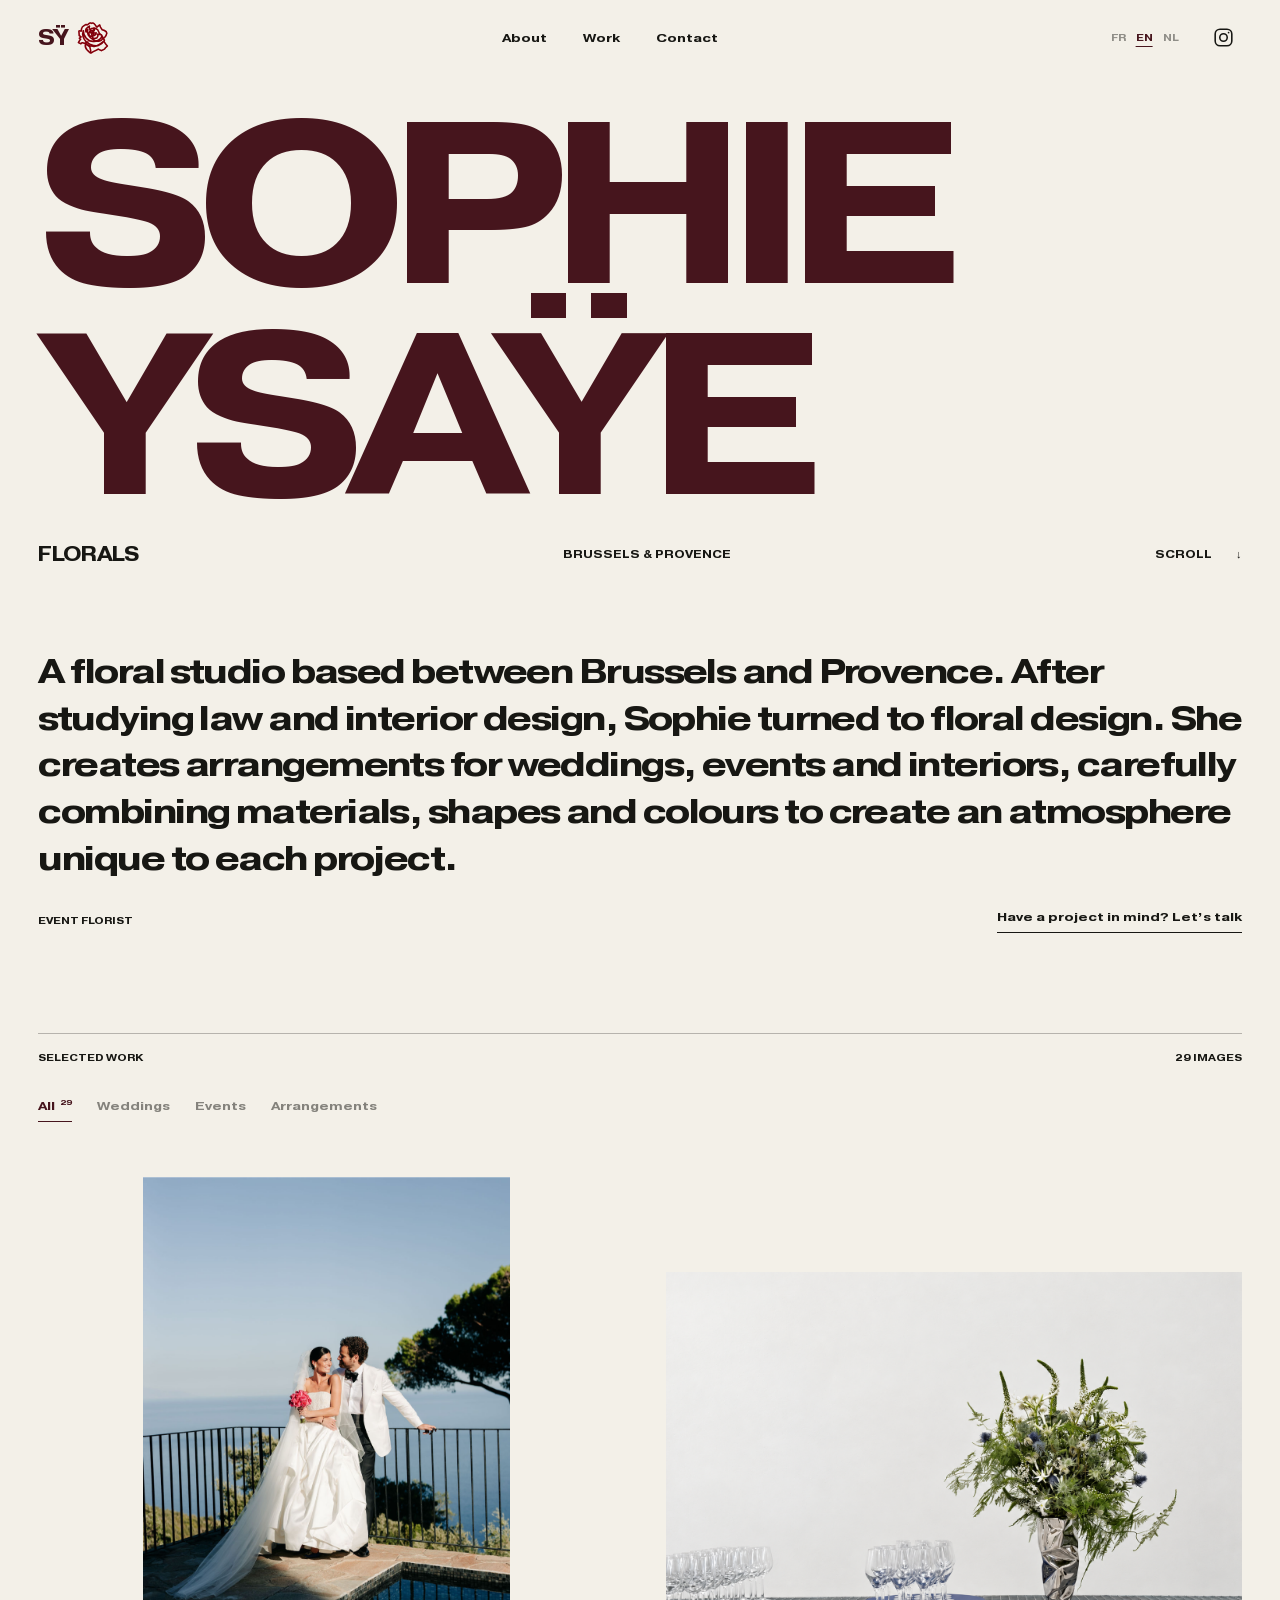
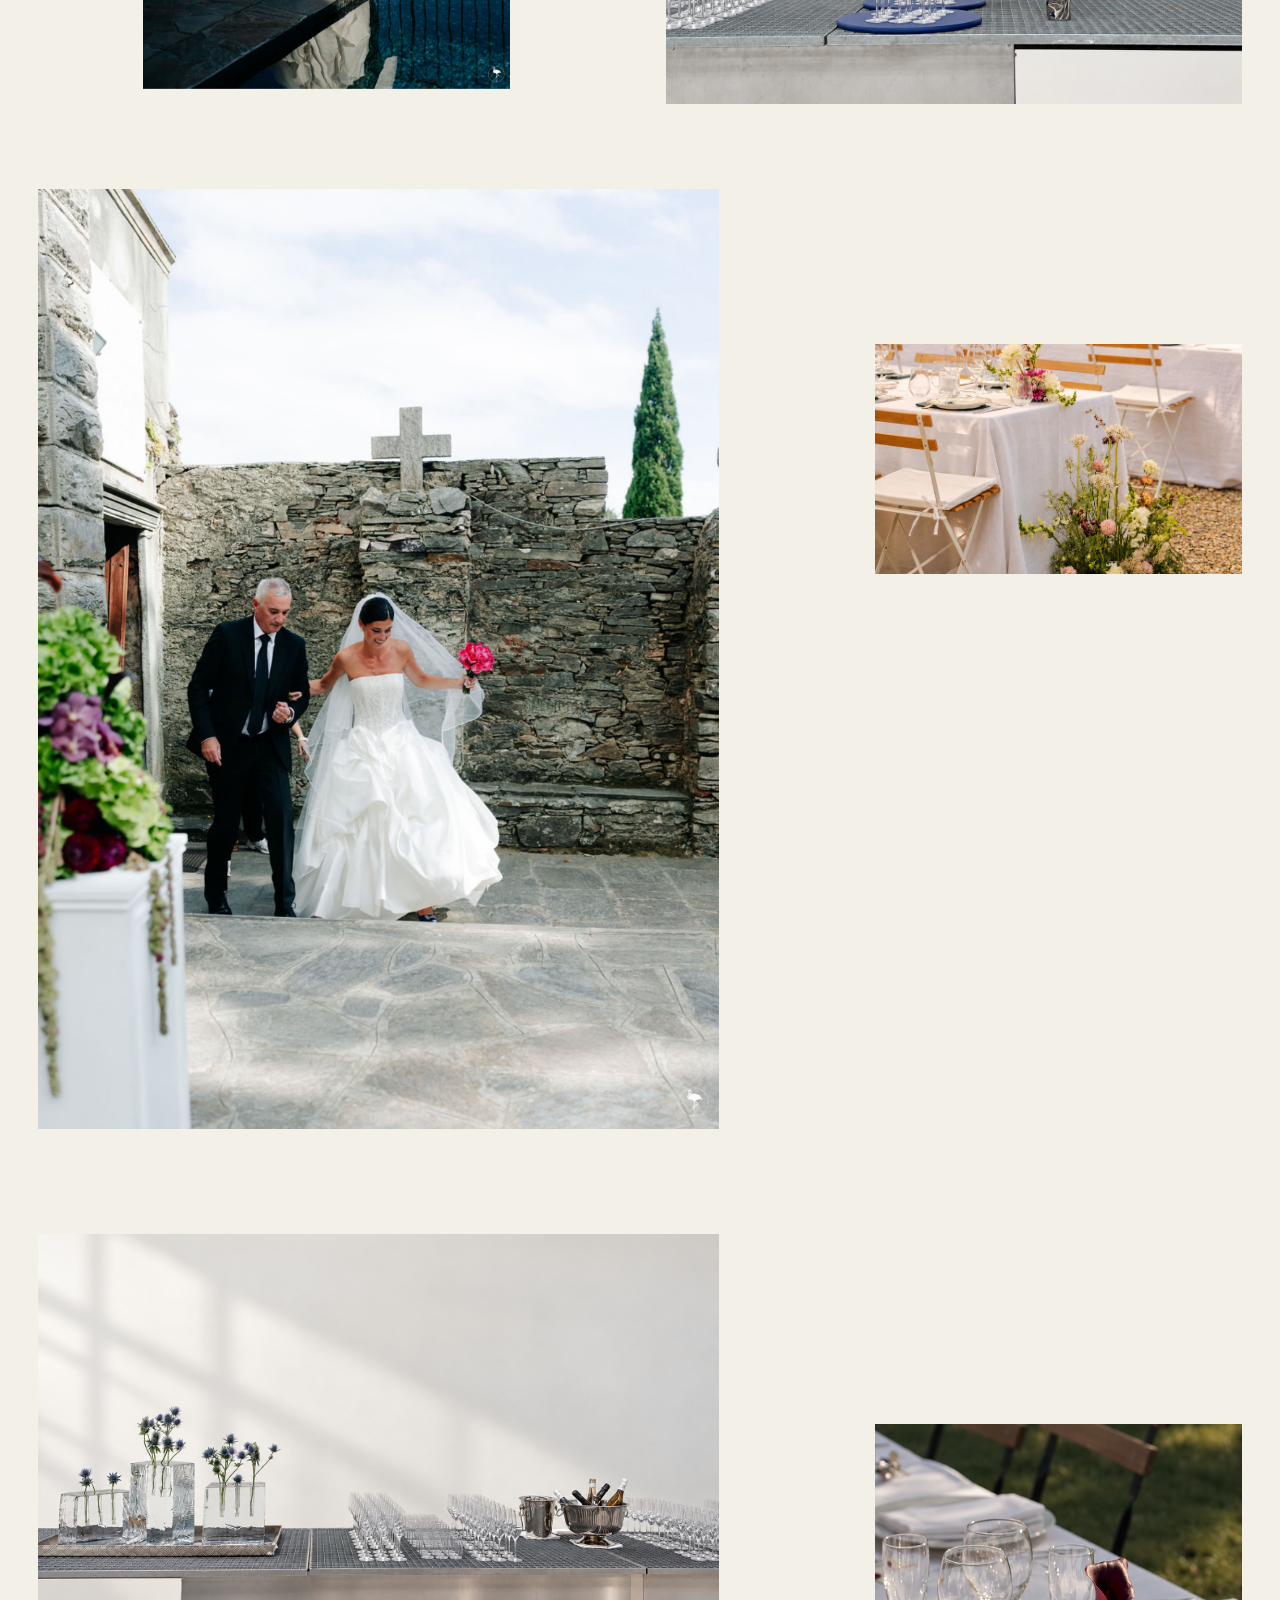
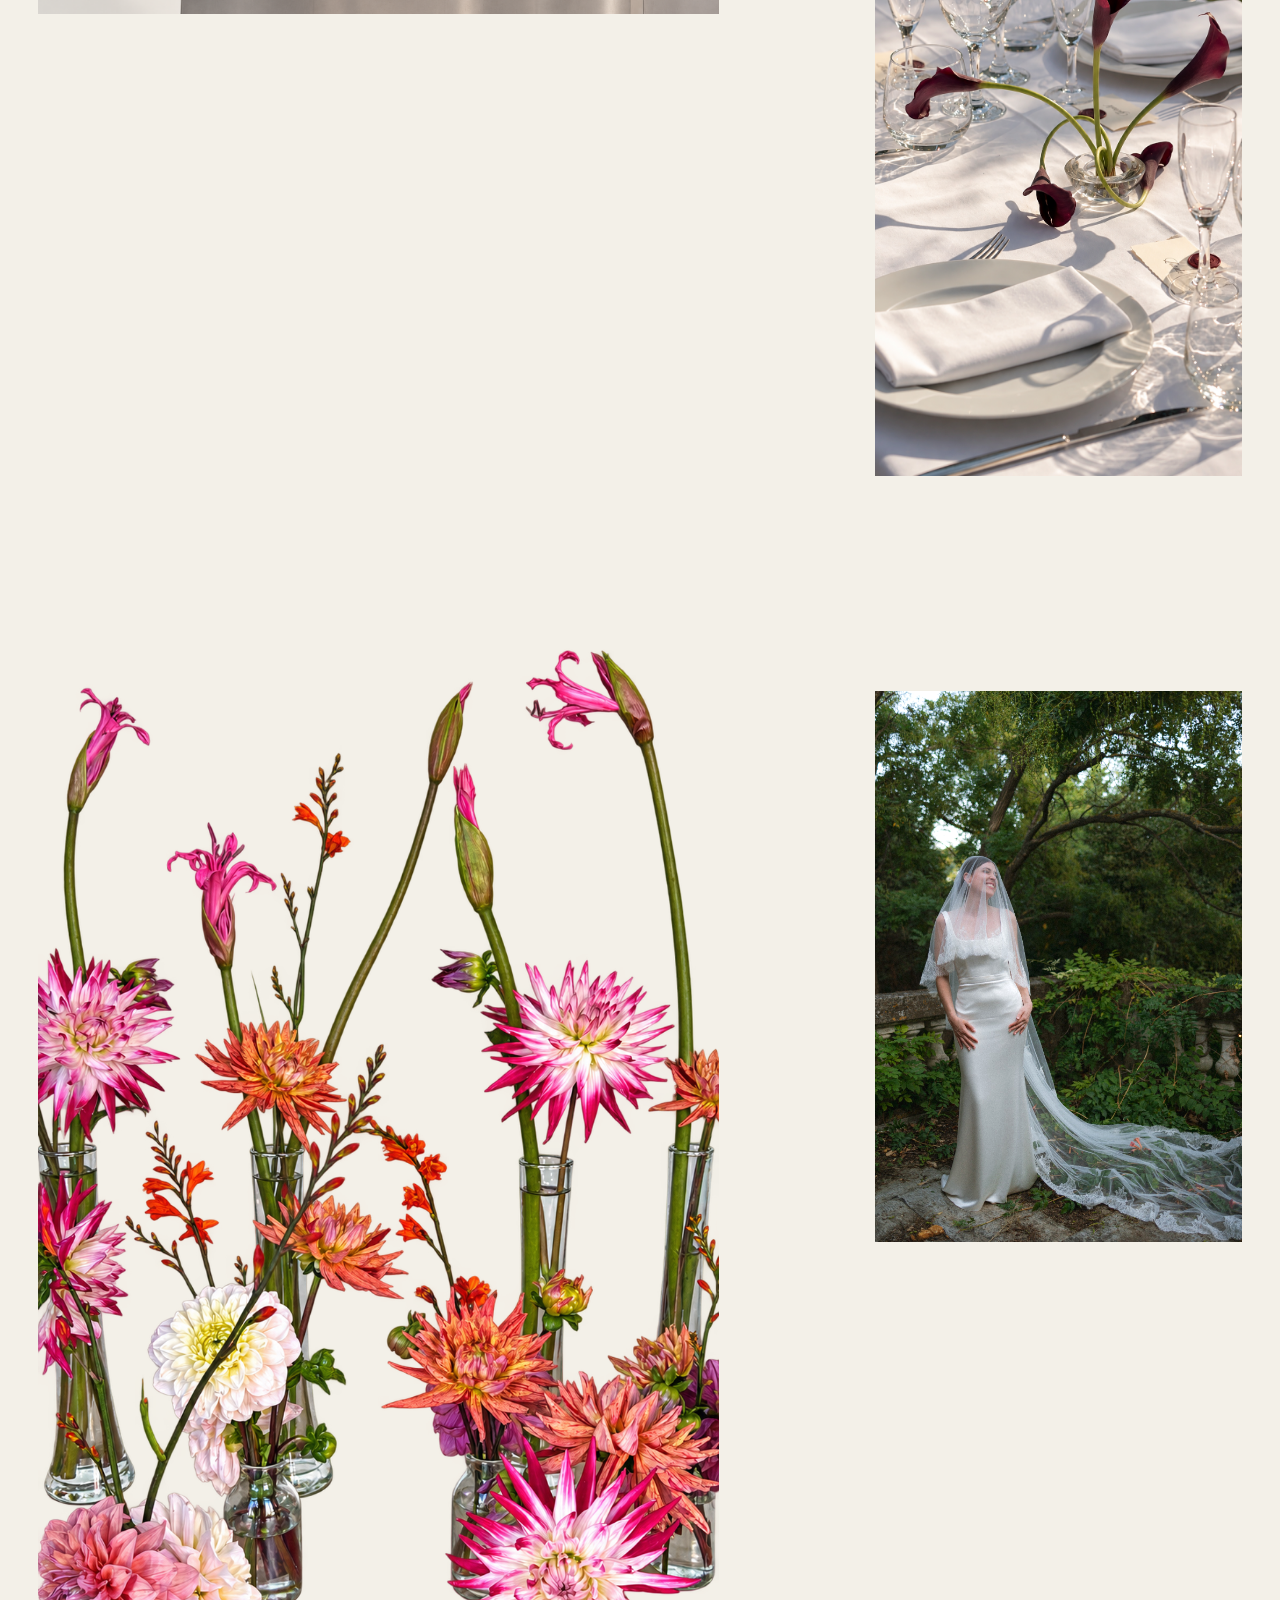
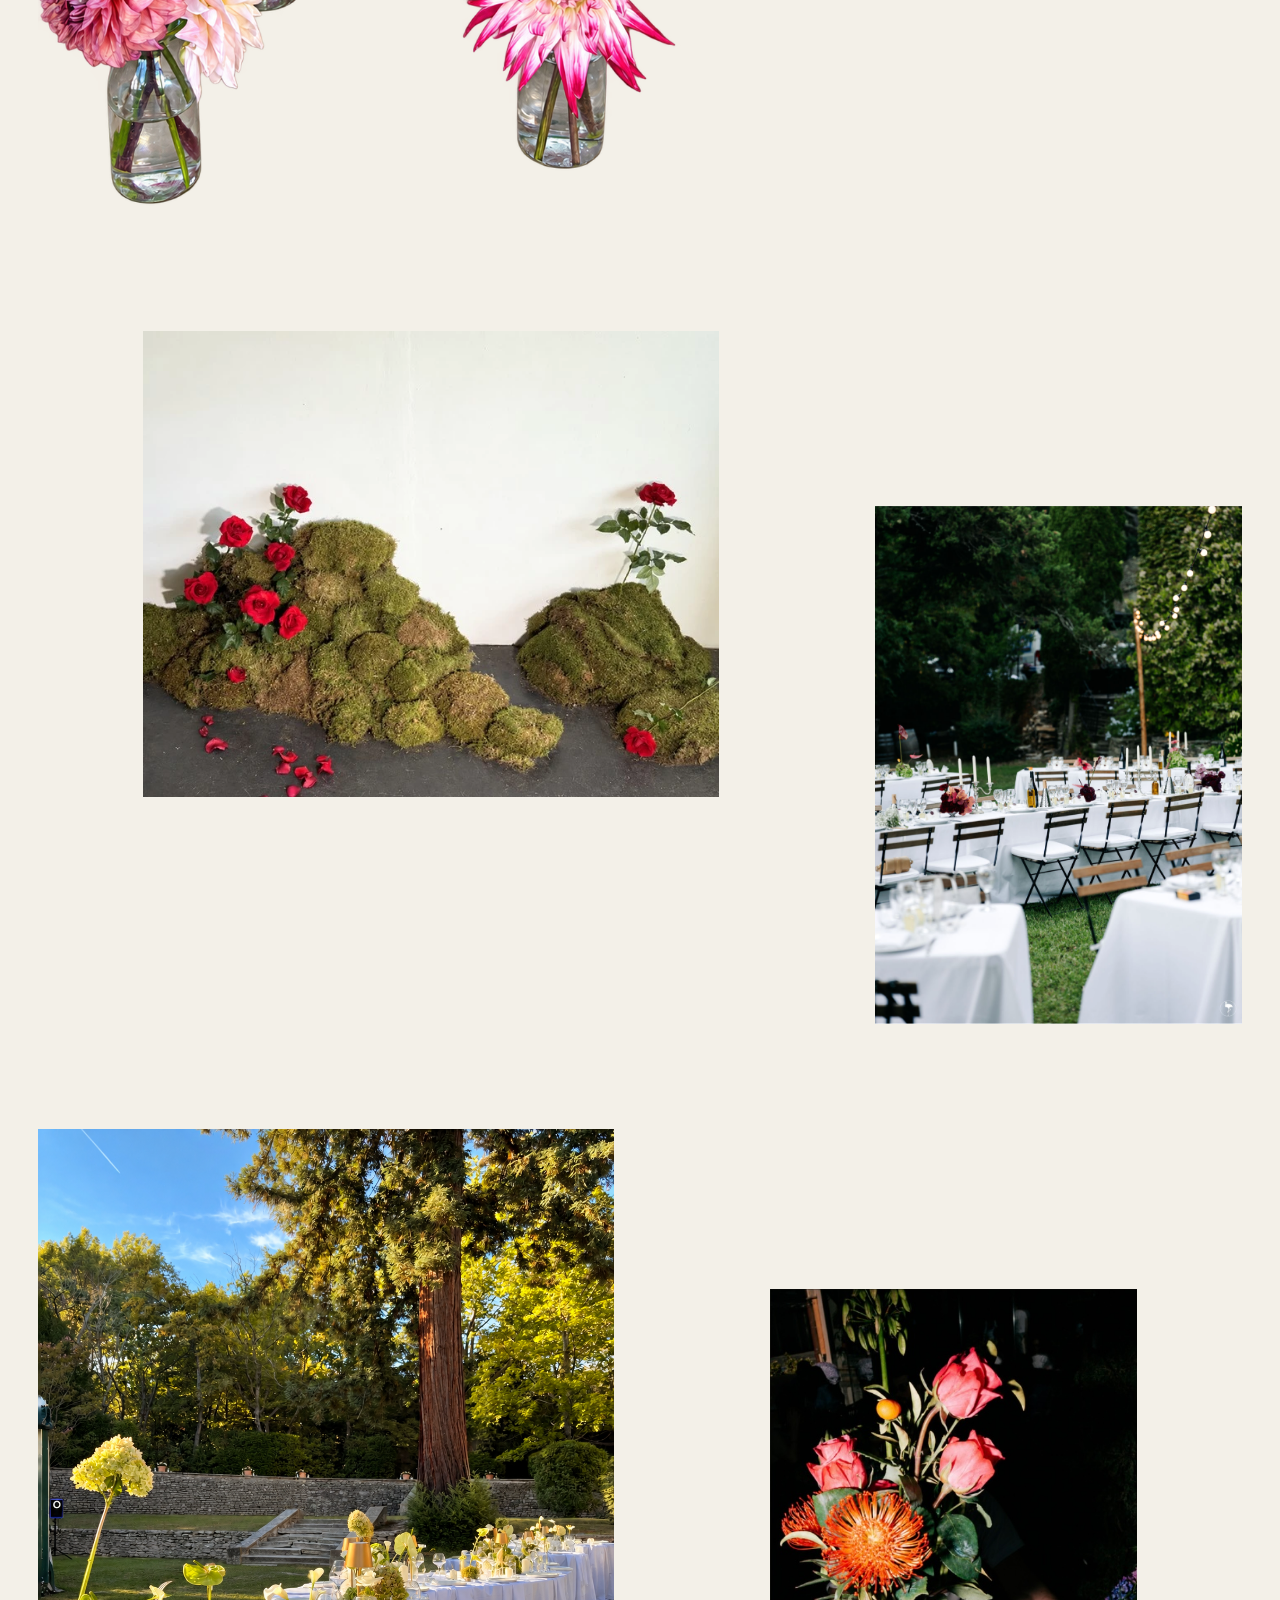
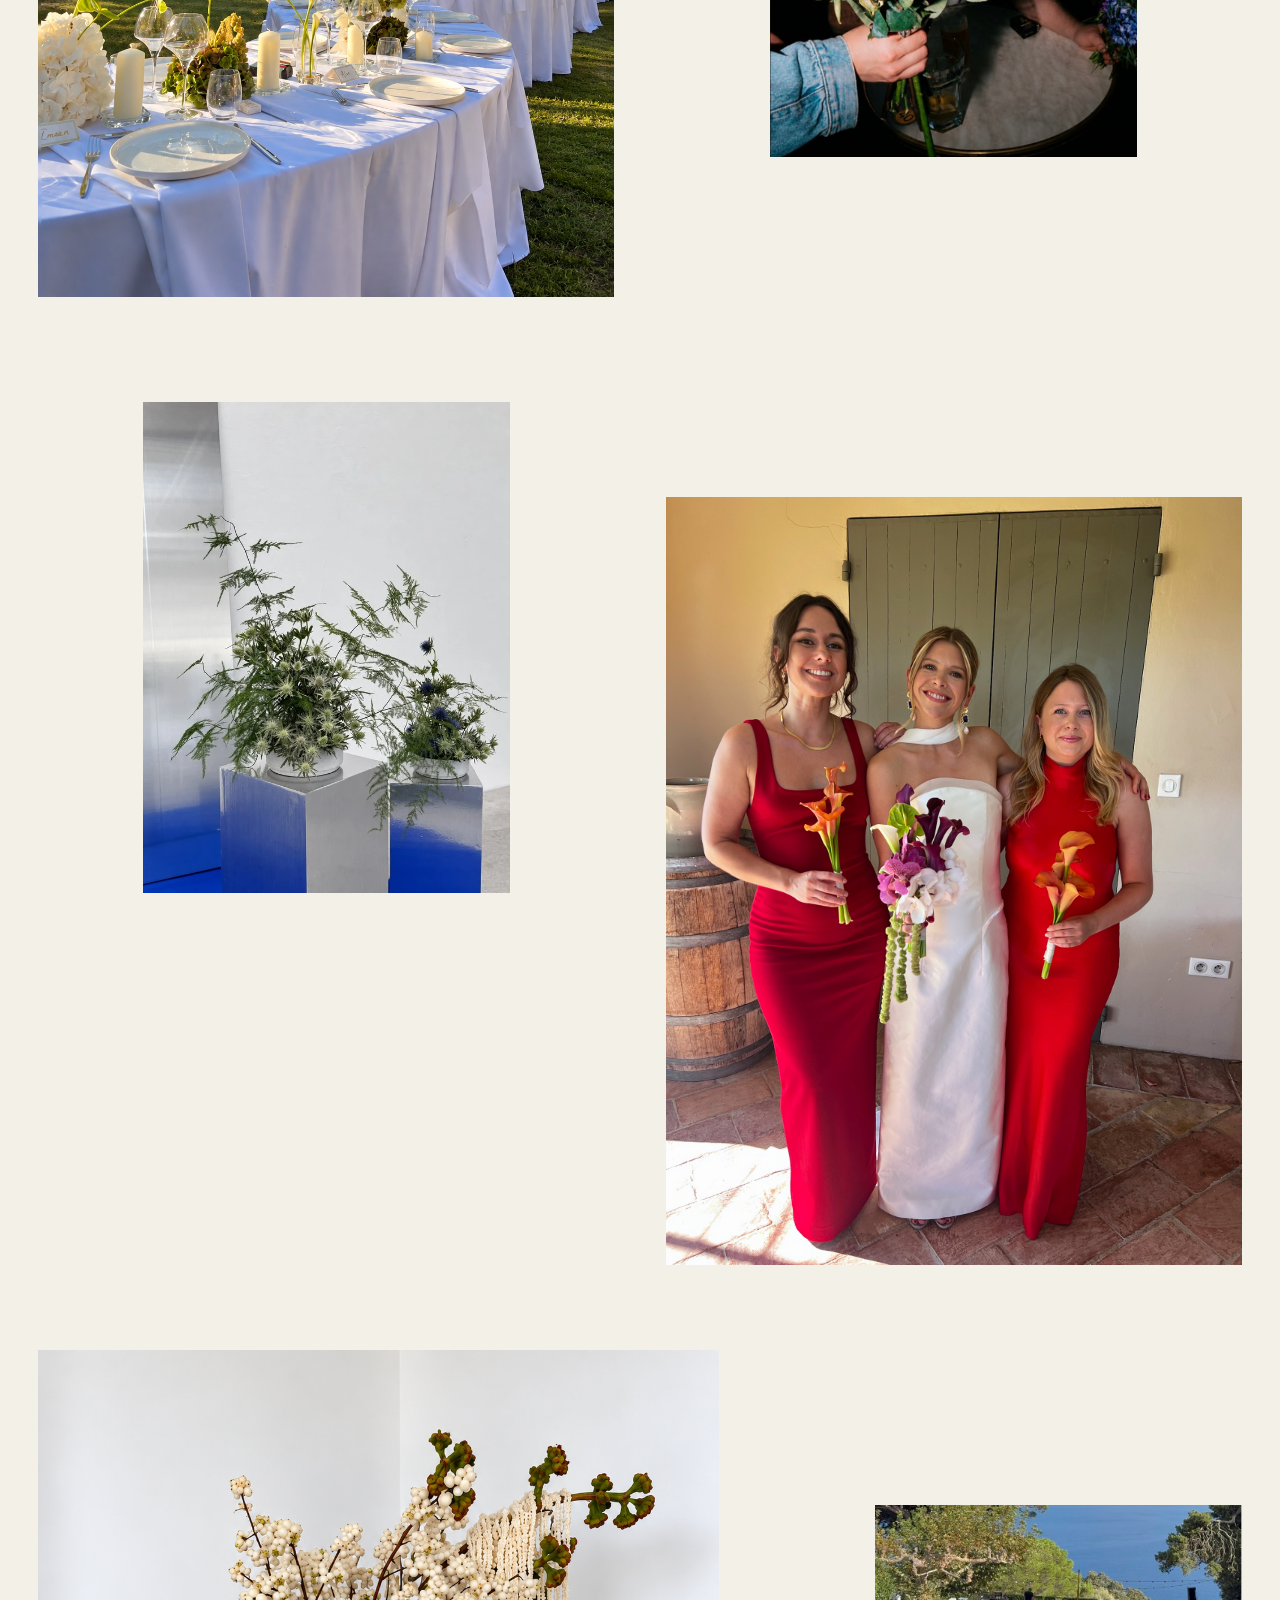
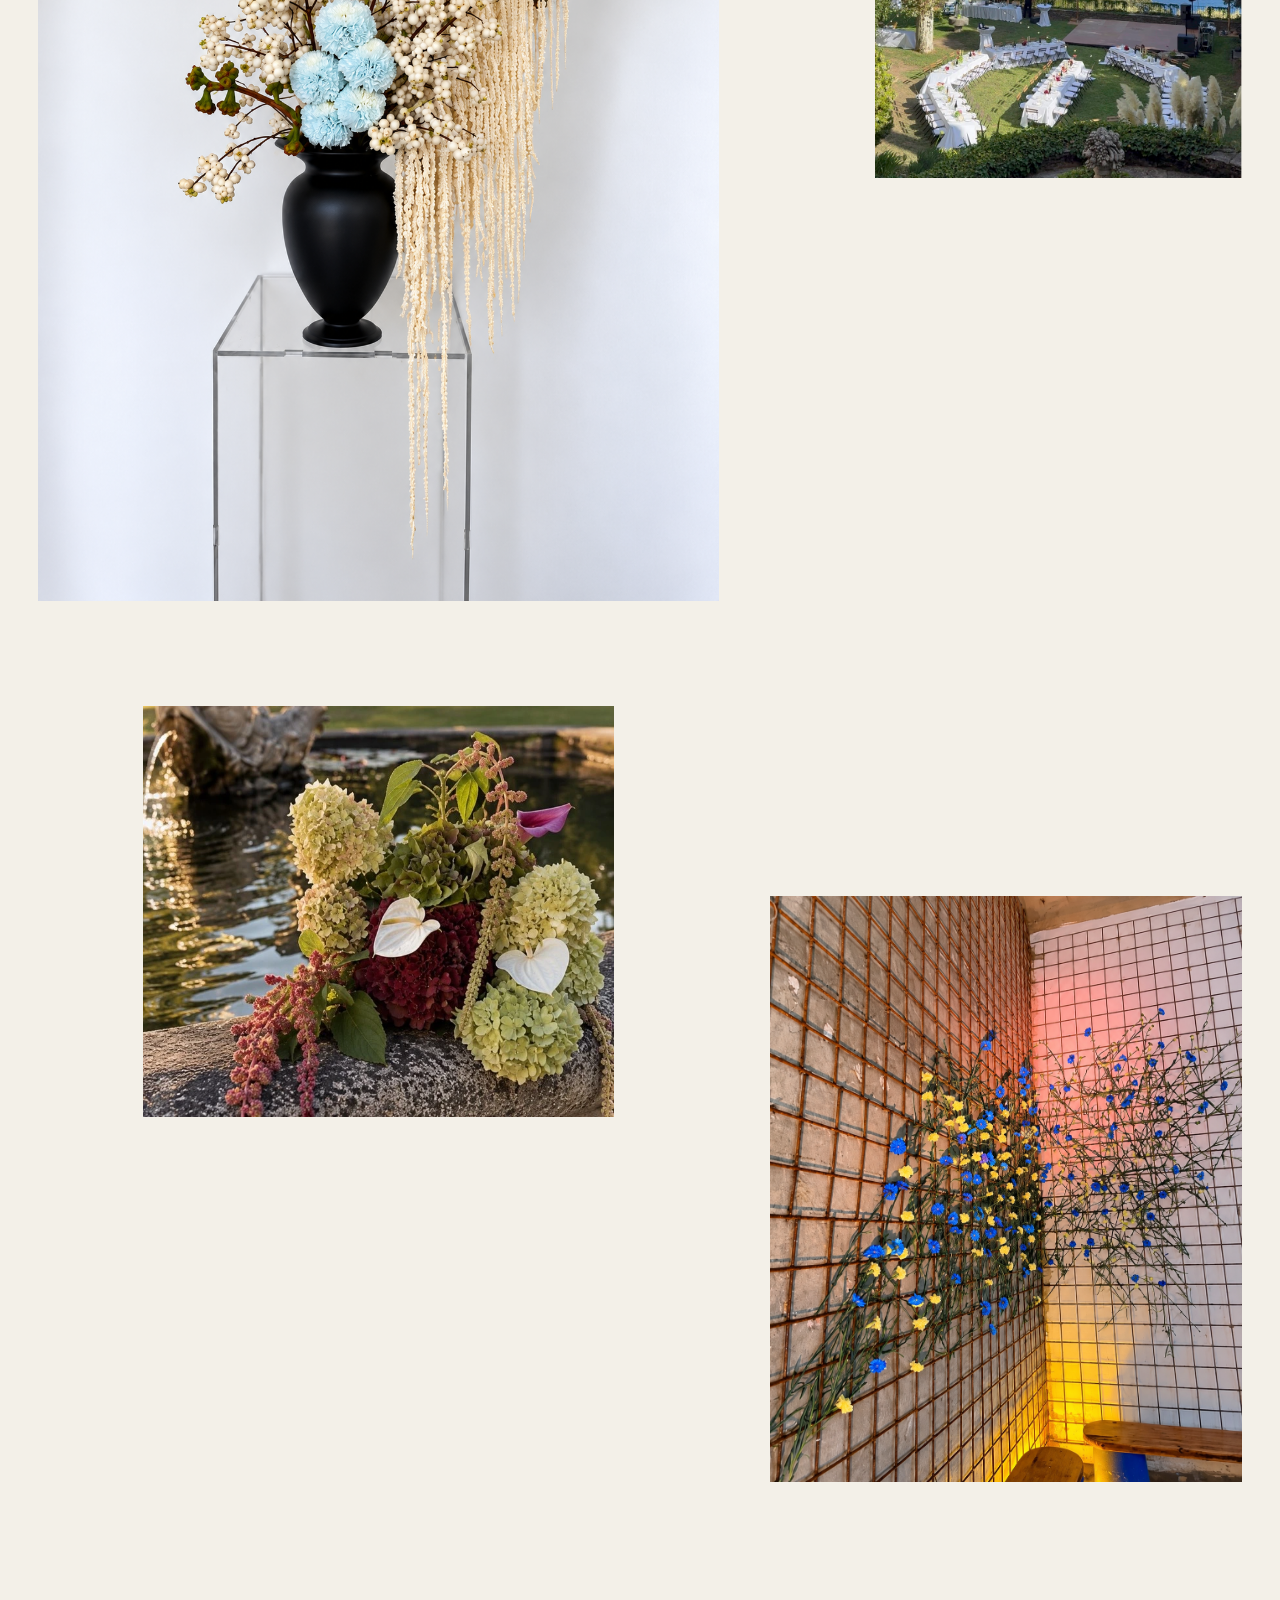
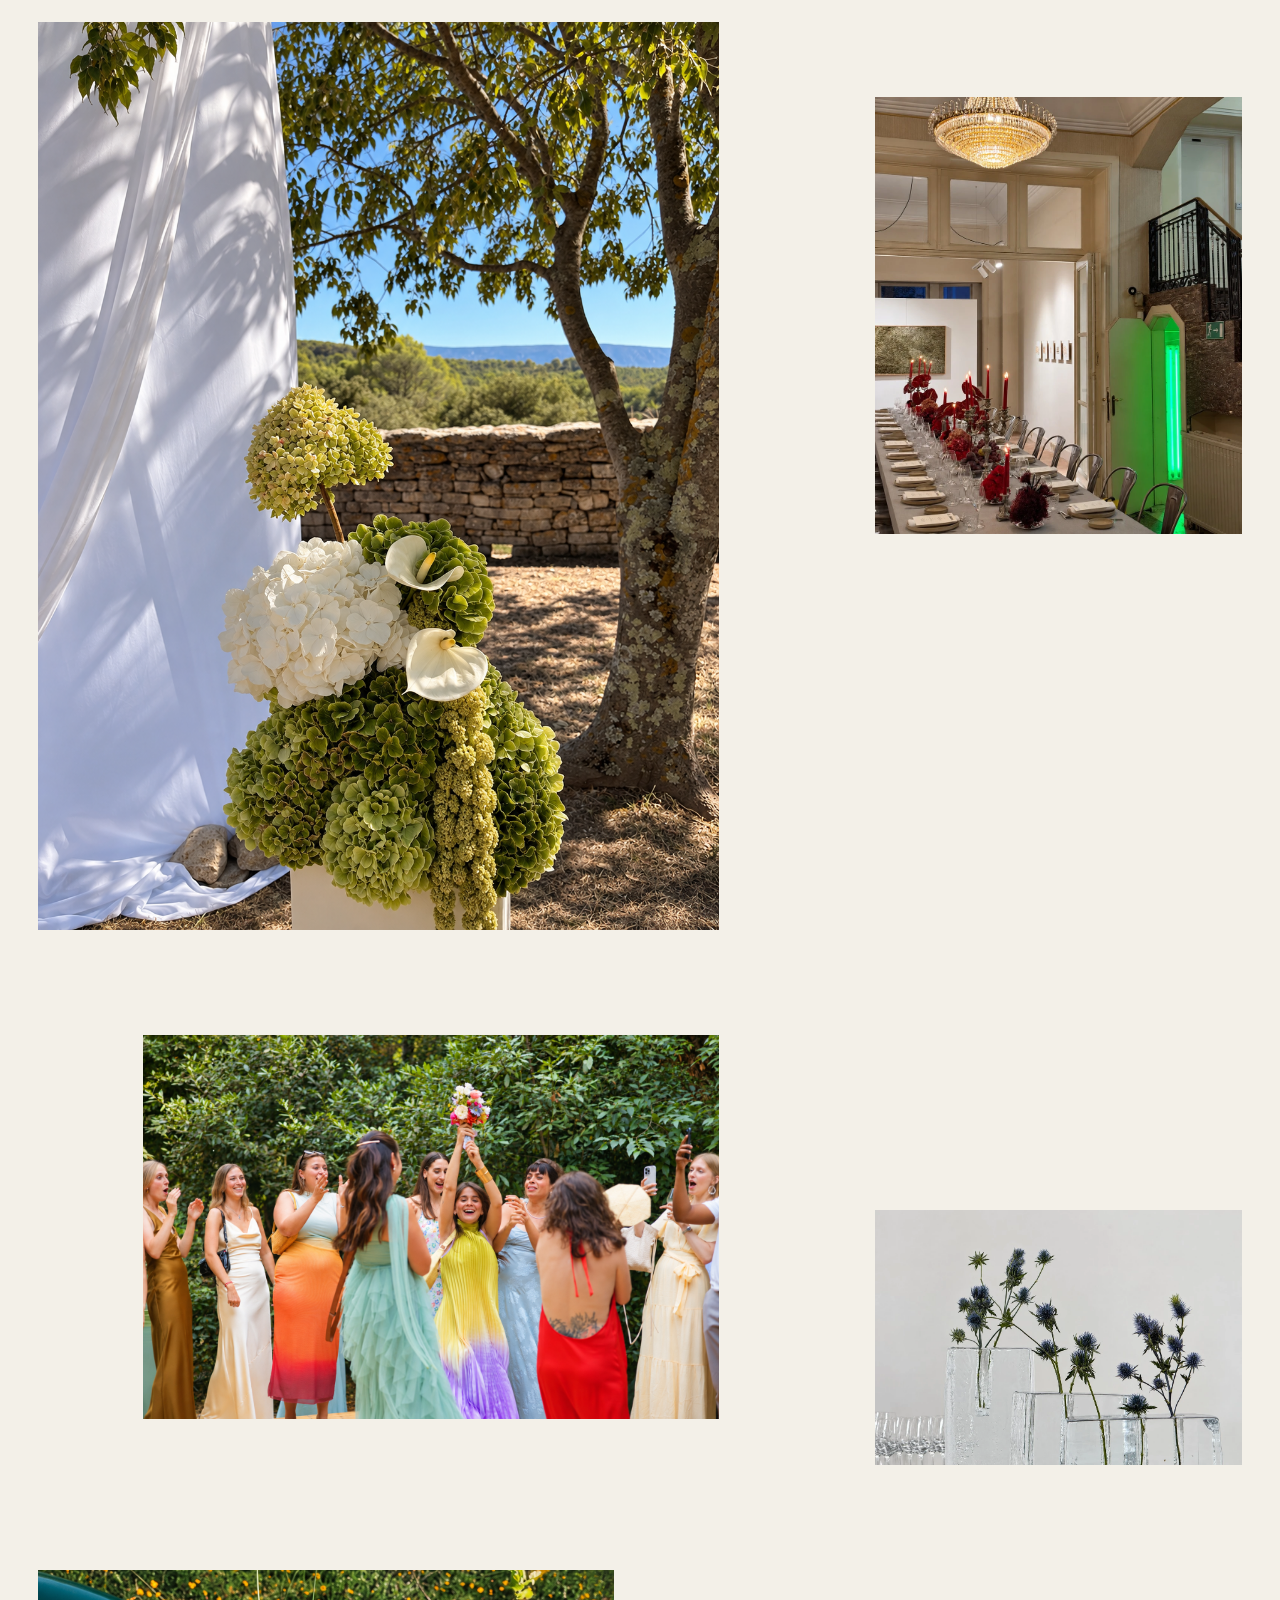
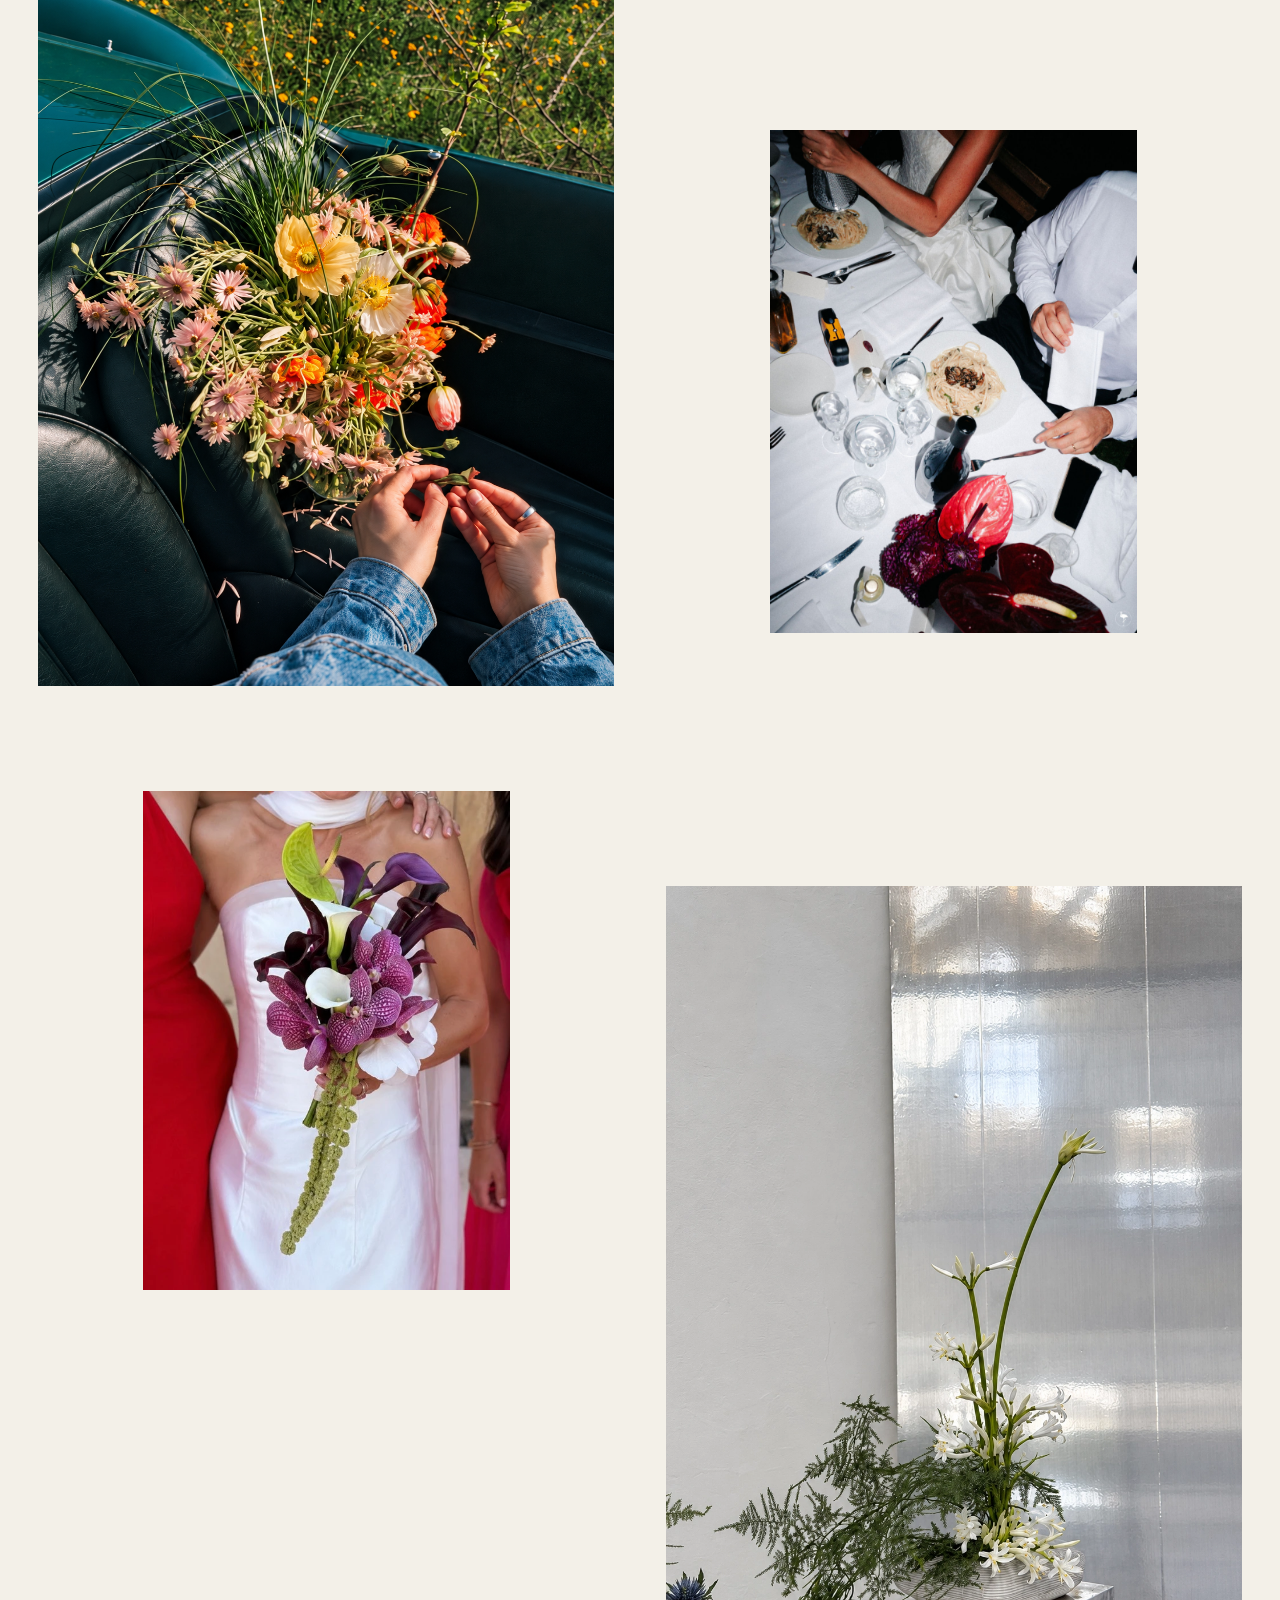
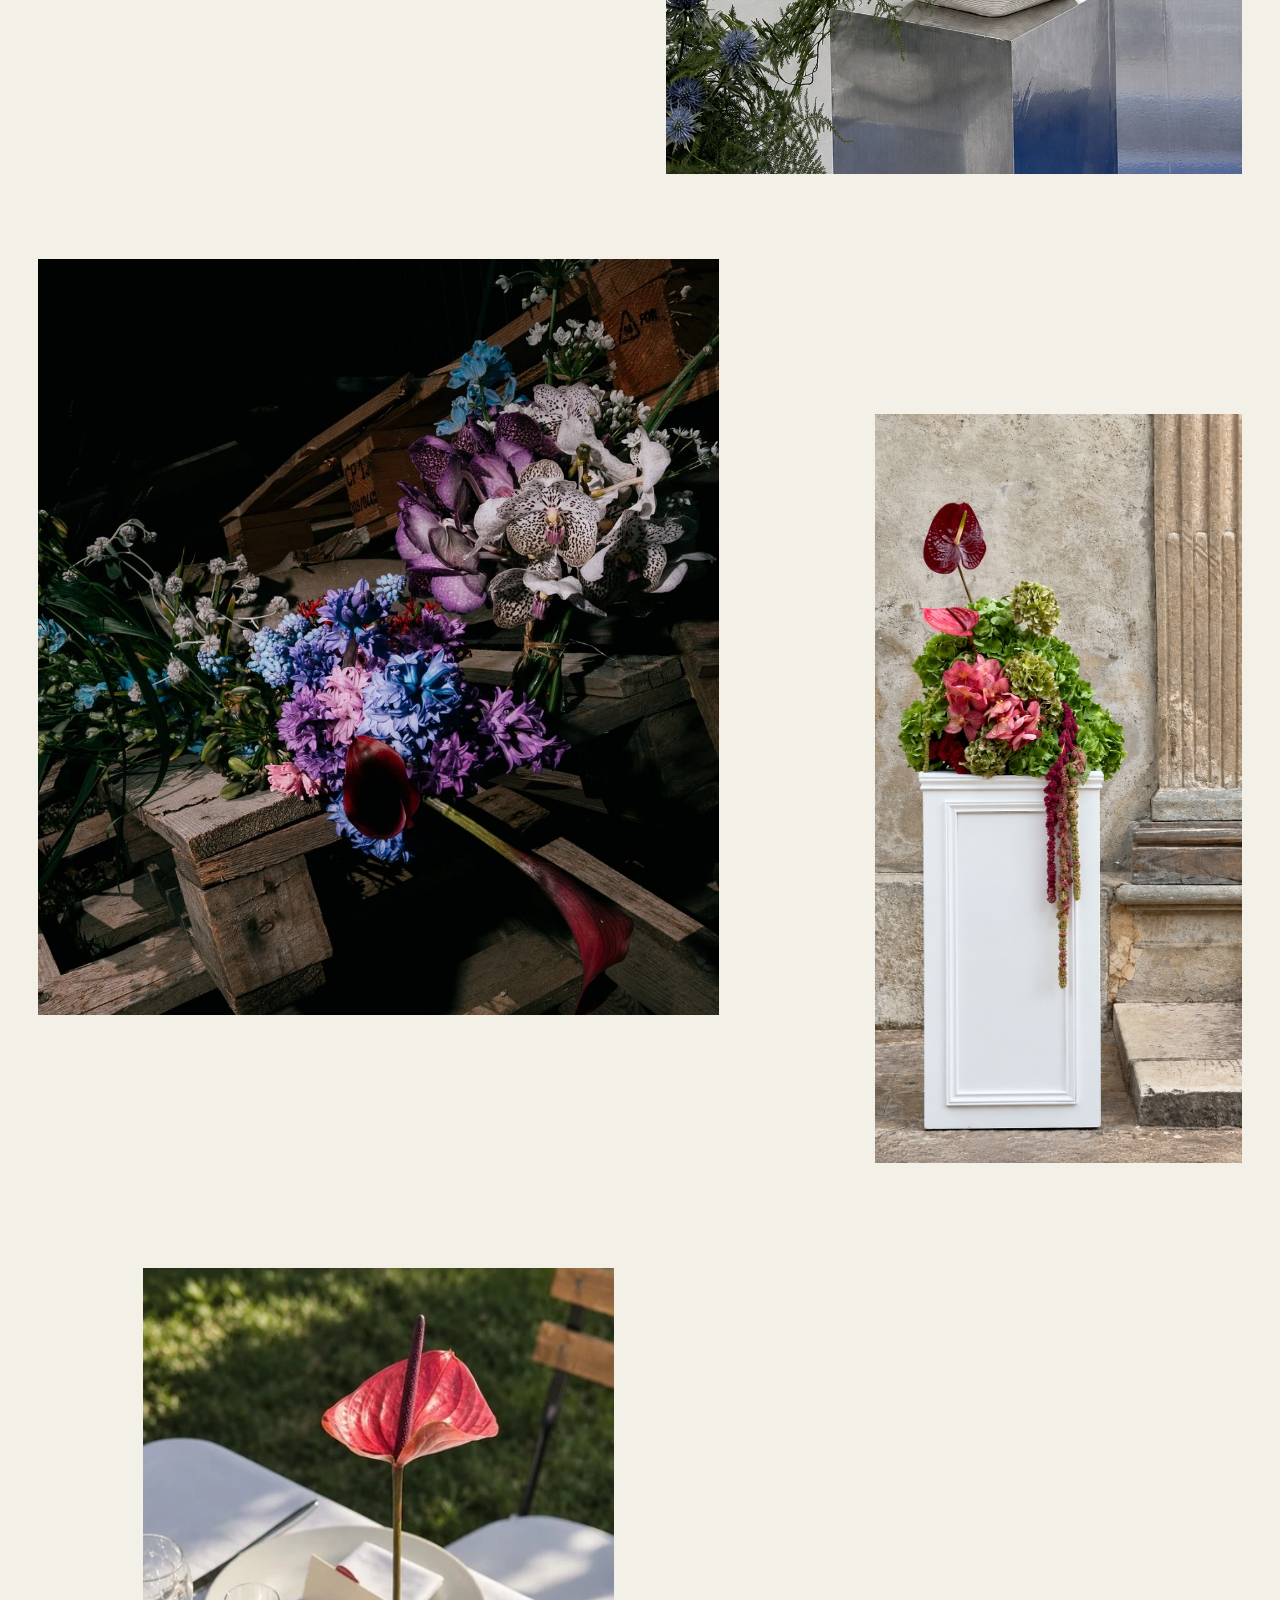
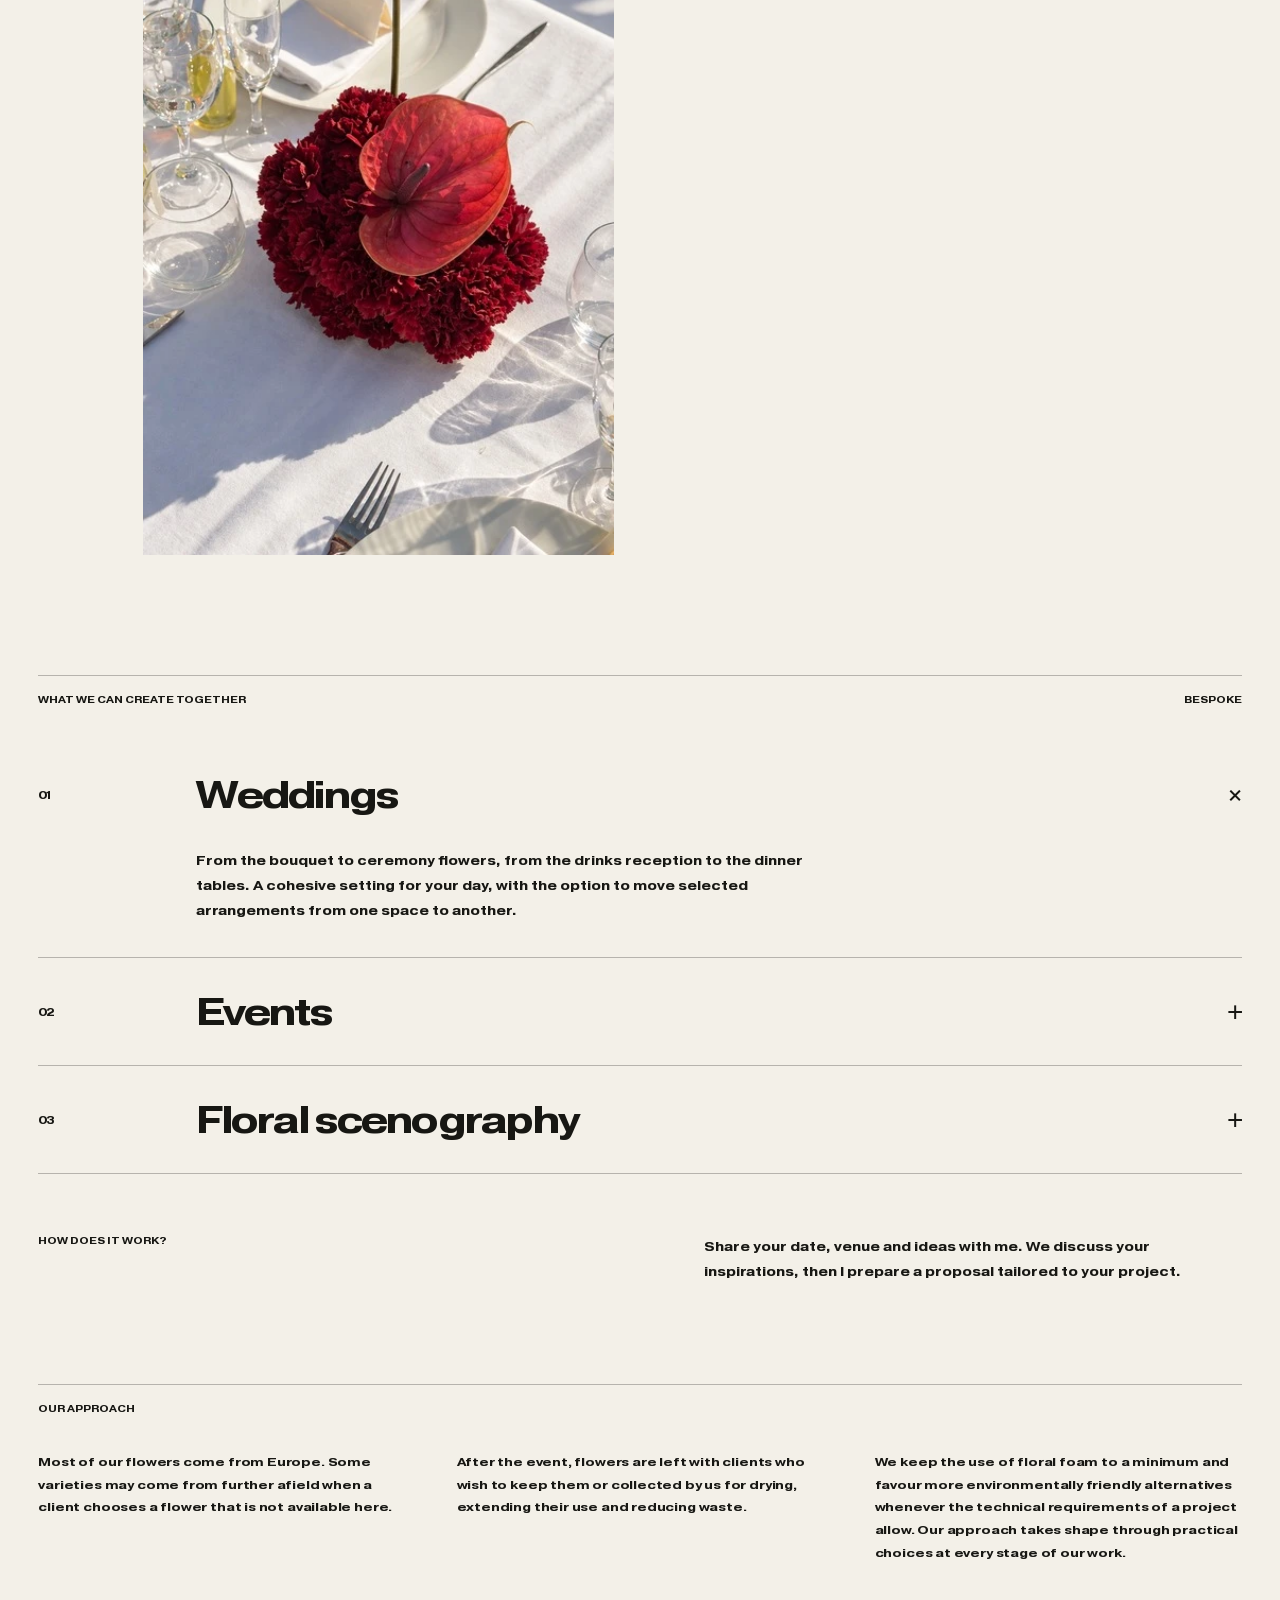
==== commit d10f3916: "Restore photo navigation chevrons and remove lightbox captions" ====
--- a/english.html
+++ b/english.html
@@ -9,7 +9,7 @@
 <meta property="og:title" content="Sophie Ysaÿe — Florals"><meta property="og:description" content="Weddings, events and floral arrangements. Brussels &amp; Provence.">
 <link rel="icon" href="favicon.svg" type="image/svg+xml">
 <link rel="preload" href="assets/pragmatica-extended-bold.woff2" as="font" type="font/woff2">
-<link rel="stylesheet" href="css/style.css?v=20261028-icons"><script src="js/app.js?v=20261028-mobile2" defer></script>
+<link rel="stylesheet" href="css/style.css?v=20261028-gallery-nav"><script src="js/app.js?v=20261028-gallery-nav" defer></script>
 <link rel="alternate" hreflang="fr" href="francais.html"><link rel="alternate" hreflang="en" href="english.html"><link rel="alternate" hreflang="nl-BE" href="nederlands-belgie.html"><link rel="alternate" hreflang="x-default" href="index.html">
 </head>
 <body translate="no">
@@ -72,7 +72,7 @@
 <section class="approach" id="demarche" aria-labelledby="approach-title"><div class="section-bar"><h2 id="approach-title">OUR APPROACH</h2></div><div class="approach-copy"><p>Most of our flowers come from Europe. Some varieties may come from further afield when a client chooses a flower that is not available here.</p><p>After the event, flowers are left with clients who wish to keep them or collected by us for drying, extending their use and reducing waste.</p><p>We keep the use of floral foam to a minimum and favour more environmentally friendly alternatives whenever the technical requirements of a project allow. Our approach takes shape through practical choices at every stage of our work.</p></div></section>
 <footer id="contact" class="contact"><div class="section-bar"><h2>LET’S TALK</h2><a href="#top" aria-label="Back to top">BACK TO TOP </a></div><div class="contact-lead"><figure class="contact-portrait"><img src="assets/sophie.webp" alt="Sophie Ysaÿe, event florist" loading="lazy" width="800" height="1000"></figure><p class="contact-title">FLOWERS FOR<br>YOUR NEXT<br><span>EVENT?</span></p></div><div class="contact-grid"><div><a class="email" href="mailto:request@sophieysaye.com">request@sophieysaye.com </a><button class="project-button" type="button" id="open-contact">Tell me about your project <span aria-hidden="true"></span></button></div><div><a href="tel:+32468429088">BE / +32 468 42 90 88</a><a href="tel:+33695375277">FR / +33 6 95 37 52 77</a></div><div><p>BRUSSELS &amp; PROVENCE</p><a class="instagram-footer-link" aria-label="Instagram Sophie Ysaÿe" href="https://www.instagram.com/sophieysaye_/" target="_blank" rel="noopener noreferrer"><svg class="instagram-icon" xmlns="http://www.w3.org/2000/svg" viewBox="0 0 24 24" width="22" height="22" fill="none" stroke="currentColor" stroke-width="1.8" stroke-linecap="round" stroke-linejoin="round" aria-hidden="true" focusable="false"><rect x="2.5" y="2.5" width="19" height="19" rx="5.5"/><circle cx="12" cy="12" r="4.25"/><circle cx="17.8" cy="6.3" r="1" fill="currentColor" stroke="none"/></svg></a></div></div><div class="footer-bottom"><span>SOPHIE YSAŸE FLORALS</span><span>© <span id="year">2026</span></span><div class="footer-legal-links"><button class="privacy-button" id="open-privacy" type="button">Privacy</button><button class="privacy-button" id="open-legal" type="button">Legal notice</button></div></div></footer>
 </main>
-<dialog id="lightbox" class="lightbox" aria-label="Enlarged photograph"><button class="dialog-close" type="button" aria-label="Close photograph">CLOSE ×</button><button class="lightbox-prev" type="button" aria-label="Previous photograph"></button><div id="lightbox-media" class="lightbox-media"><span id="lightbox-crop" class="photo-frame"><img id="lightbox-image" alt="Enlarged floral photograph"></span></div><button class="lightbox-next" type="button" aria-label="Next photograph"></button><div class="lightbox-caption"><span id="lightbox-title"></span><span id="lightbox-position"></span></div></dialog>
+<dialog id="lightbox" class="lightbox" aria-label="Enlarged photograph"><button class="dialog-close" type="button" aria-label="Close photograph">CLOSE ×</button><button class="lightbox-prev" type="button" aria-label="Previous photograph"><svg class="lightbox-chevron" viewBox="0 0 24 24" width="30" height="30" fill="none" stroke="currentColor" stroke-width="1.7" stroke-linecap="round" stroke-linejoin="round" aria-hidden="true"><path d="m15 18-6-6 6-6"/></svg></button><div id="lightbox-media" class="lightbox-media"><span id="lightbox-crop" class="photo-frame"><img id="lightbox-image" alt="Enlarged floral photograph"></span></div><button class="lightbox-next" type="button" aria-label="Next photograph"><svg class="lightbox-chevron" viewBox="0 0 24 24" width="30" height="30" fill="none" stroke="currentColor" stroke-width="1.7" stroke-linecap="round" stroke-linejoin="round" aria-hidden="true"><path d="m9 18 6-6-6-6"/></svg></button></dialog>
 <dialog id="contact-dialog" class="contact-dialog" aria-labelledby="form-title"><button class="dialog-close" type="button" aria-label="Close form">CLOSE ×</button><span class="eyebrow">LET’S START HERE</span><h2 id="form-title">Your project,<br>your ideas.</h2><p>A few details to prepare your first email.</p><form id="project-form"><label>Your first name<input name="prenom" autocomplete="given-name" required placeholder="Sophie"></label><div class="form-row"><label>Event type<select name="type"><option>Wedding</option><option>Private event</option><option>Corporate event</option><option>Other project</option></select></label><label>Date, if you know it<input name="date" type="date"></label></div><label>Venue<input name="lieu" placeholder="Town, estate or venue"></label><label>Tell me about your ideas<textarea name="message" rows="3" required placeholder="The atmosphere, colours, your inspirations…"></textarea></label><button class="submit-project" type="submit">Prepare my email </button><p class="form-note">Opens your email app with a draft for you to send. No information is stored on this site.</p><p id="mail-fallback" hidden>Email app not opening? Write to me at <a href="mailto:request@sophieysaye.com">request@sophieysaye.com</a>.</p></form></dialog>
 <dialog id="privacy-dialog" class="privacy-dialog" aria-labelledby="privacy-title"><button class="dialog-close" type="button" aria-label="Close privacy information">CLOSE ×</button><h2 id="privacy-title">Privacy</h2><p>This version of the site uses no analytics tools, advertising cookies or forms that store your data.</p><p>The project form prepares an email in your email app. Information is only sent when you send that email. Instagram links open an external service.</p><p>For any questions: <a href="mailto:request@sophieysaye.com">request@sophieysaye.com</a>.</p></dialog>
 <dialog id="legal-dialog" class="privacy-dialog" aria-labelledby="legal-title"><button class="dialog-close" type="button" aria-label="Close legal notice">FERMER ×</button><h2 id="legal-title">Legal notice</h2><h3>Website publisher</h3><p>VAQUSO SRL<br>Rue Antoine Bréart 20<br>1060 Brussels, Belgium<br>Company / VAT number: BE 0793.388.437</p><h3>Contact</h3><p><a href="mailto:request@sophieysaye.com">request@sophieysaye.com</a><br>www.sophieysaye.com</p><h3>Hosting</h3><p>GitHub Pages — GitHub, Inc.</p></dialog>
--- a/css/style.css
+++ b/css/style.css
@@ -75,3 +75,11 @@
 /* Mobile: always show language switcher and Instagram; keep footer links readable. */
 @media(max-width:600px){.header{grid-template-columns:minmax(45px,auto) minmax(0,1fr)}.header-tools{min-width:0;display:flex;justify-content:flex-end;gap:10px}.header-tools .instagram{display:inline-block!important;flex:0 0 auto;white-space:nowrap;font-size:10px;opacity:1;visibility:visible}.header-tools .languages{display:flex;gap:8px;flex:0 0 auto}.footer-bottom{display:grid;grid-template-columns:1fr auto;gap:12px 8px;align-items:center}.footer-legal-links{grid-column:1/-1;display:flex;justify-content:flex-start;gap:22px}.footer-legal-links .privacy-button{font-size:10px;min-height:30px;text-decoration:underline;text-underline-offset:3px}}
 @media(max-width:360px){.header-tools{gap:6px}.header-tools .languages{gap:5px}.header-tools .instagram{font-size:9px}.mini-logo{gap:4px}}
+
+/* Instagram icons on desktop and mobile */
+.header-tools .instagram{display:inline-flex;align-items:center;justify-content:center;line-height:1;padding:8px;min-width:36px;min-height:36px}
+.instagram-icon{display:block;width:21px;height:21px;flex:none}
+.instagram-footer-link{display:inline-flex!important;align-items:center;justify-content:flex-start;min-width:40px;min-height:40px;padding:8px 0}
+.instagram-footer-link .instagram-icon{width:25px;height:25px}
+@media(max-width:800px){.header-tools .instagram{display:inline-flex!important;min-width:36px;min-height:36px;padding:7px}}
+@media(max-width:360px){.header-tools .instagram{min-width:32px;padding:5px}.instagram-icon{width:20px;height:20px}}
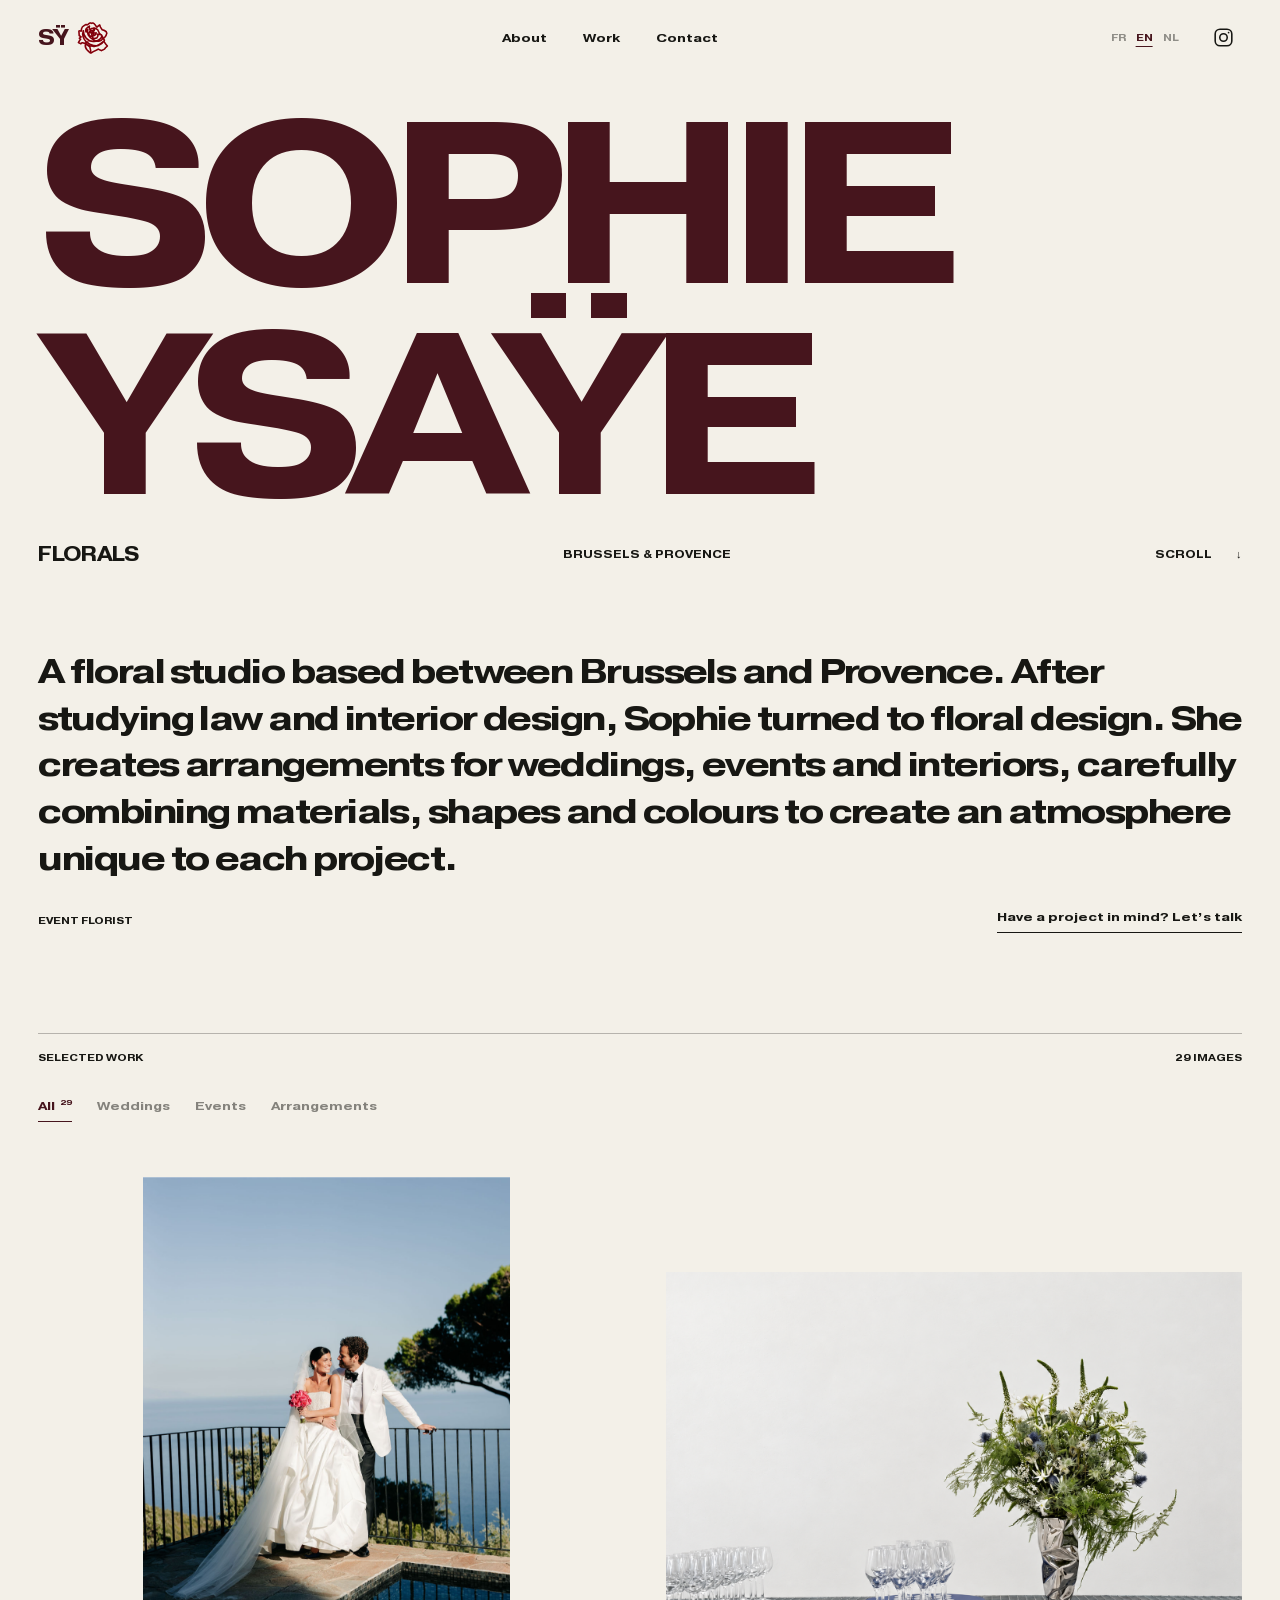
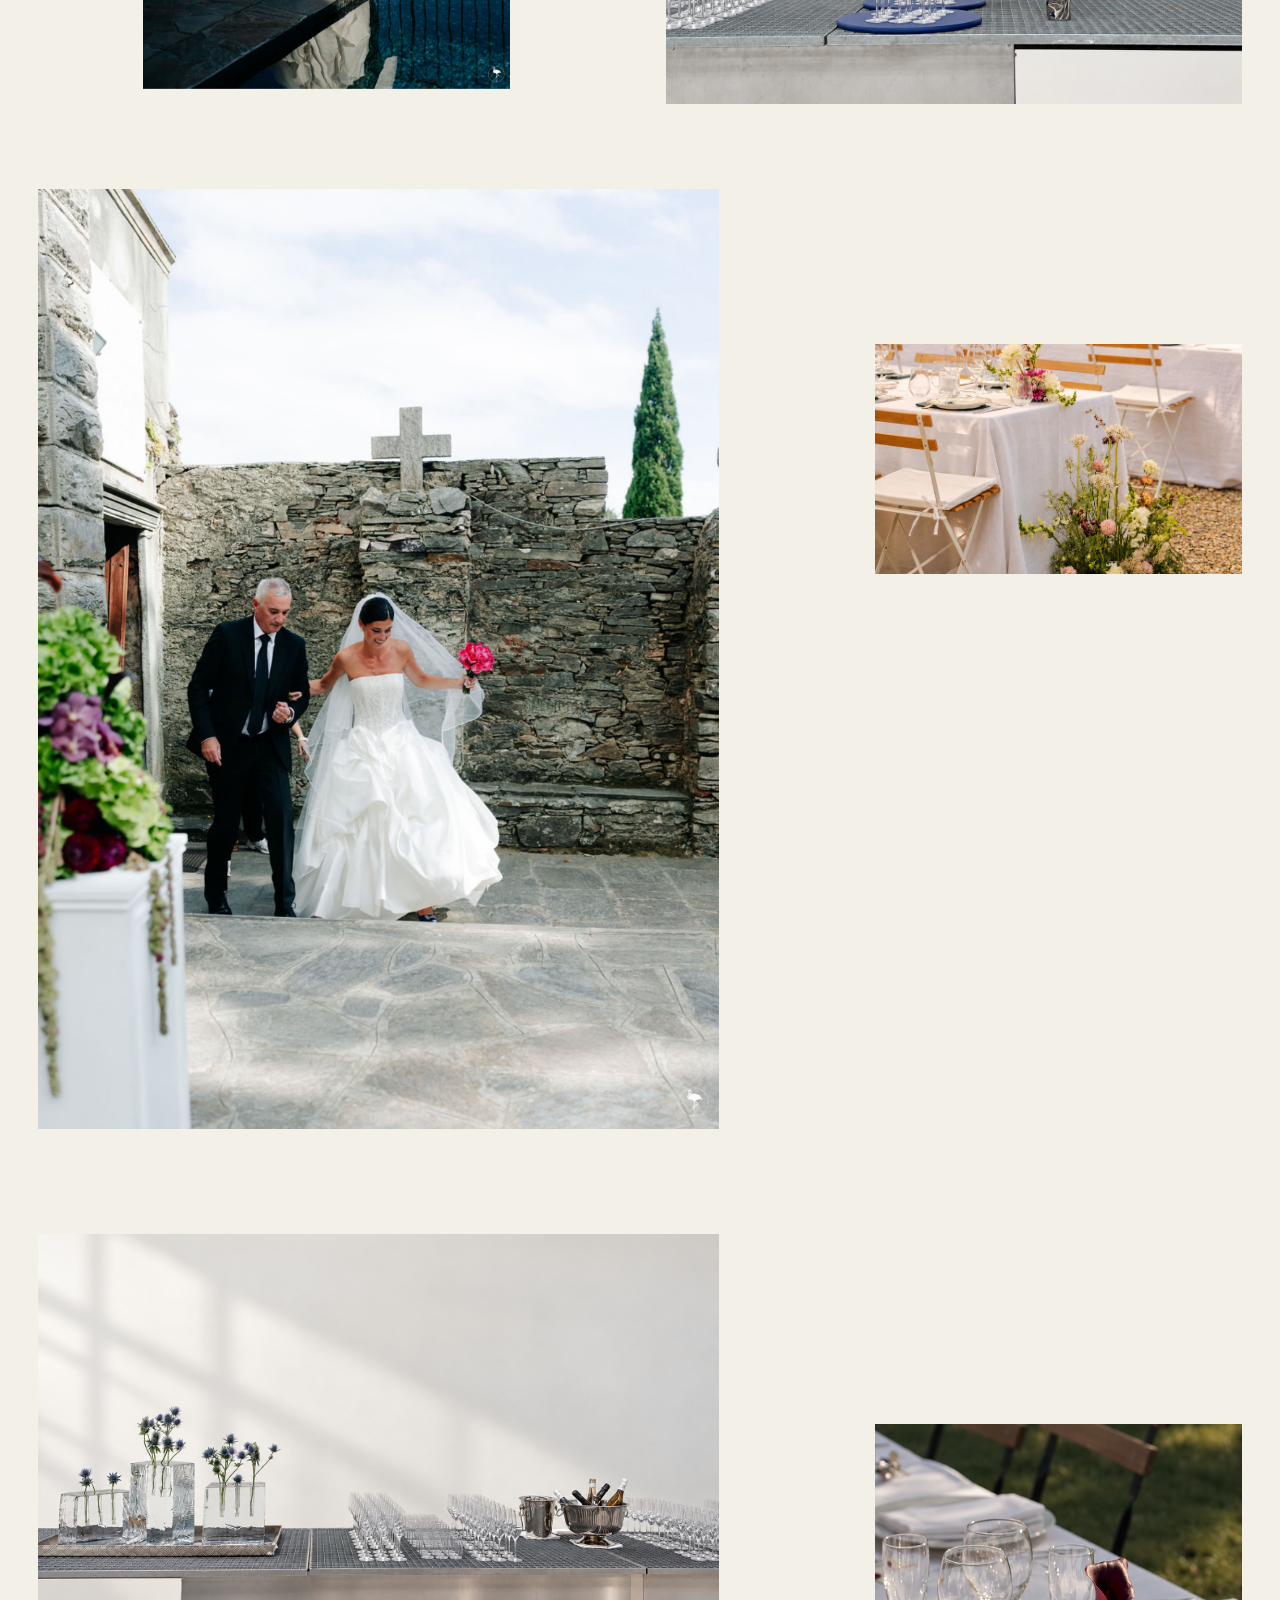
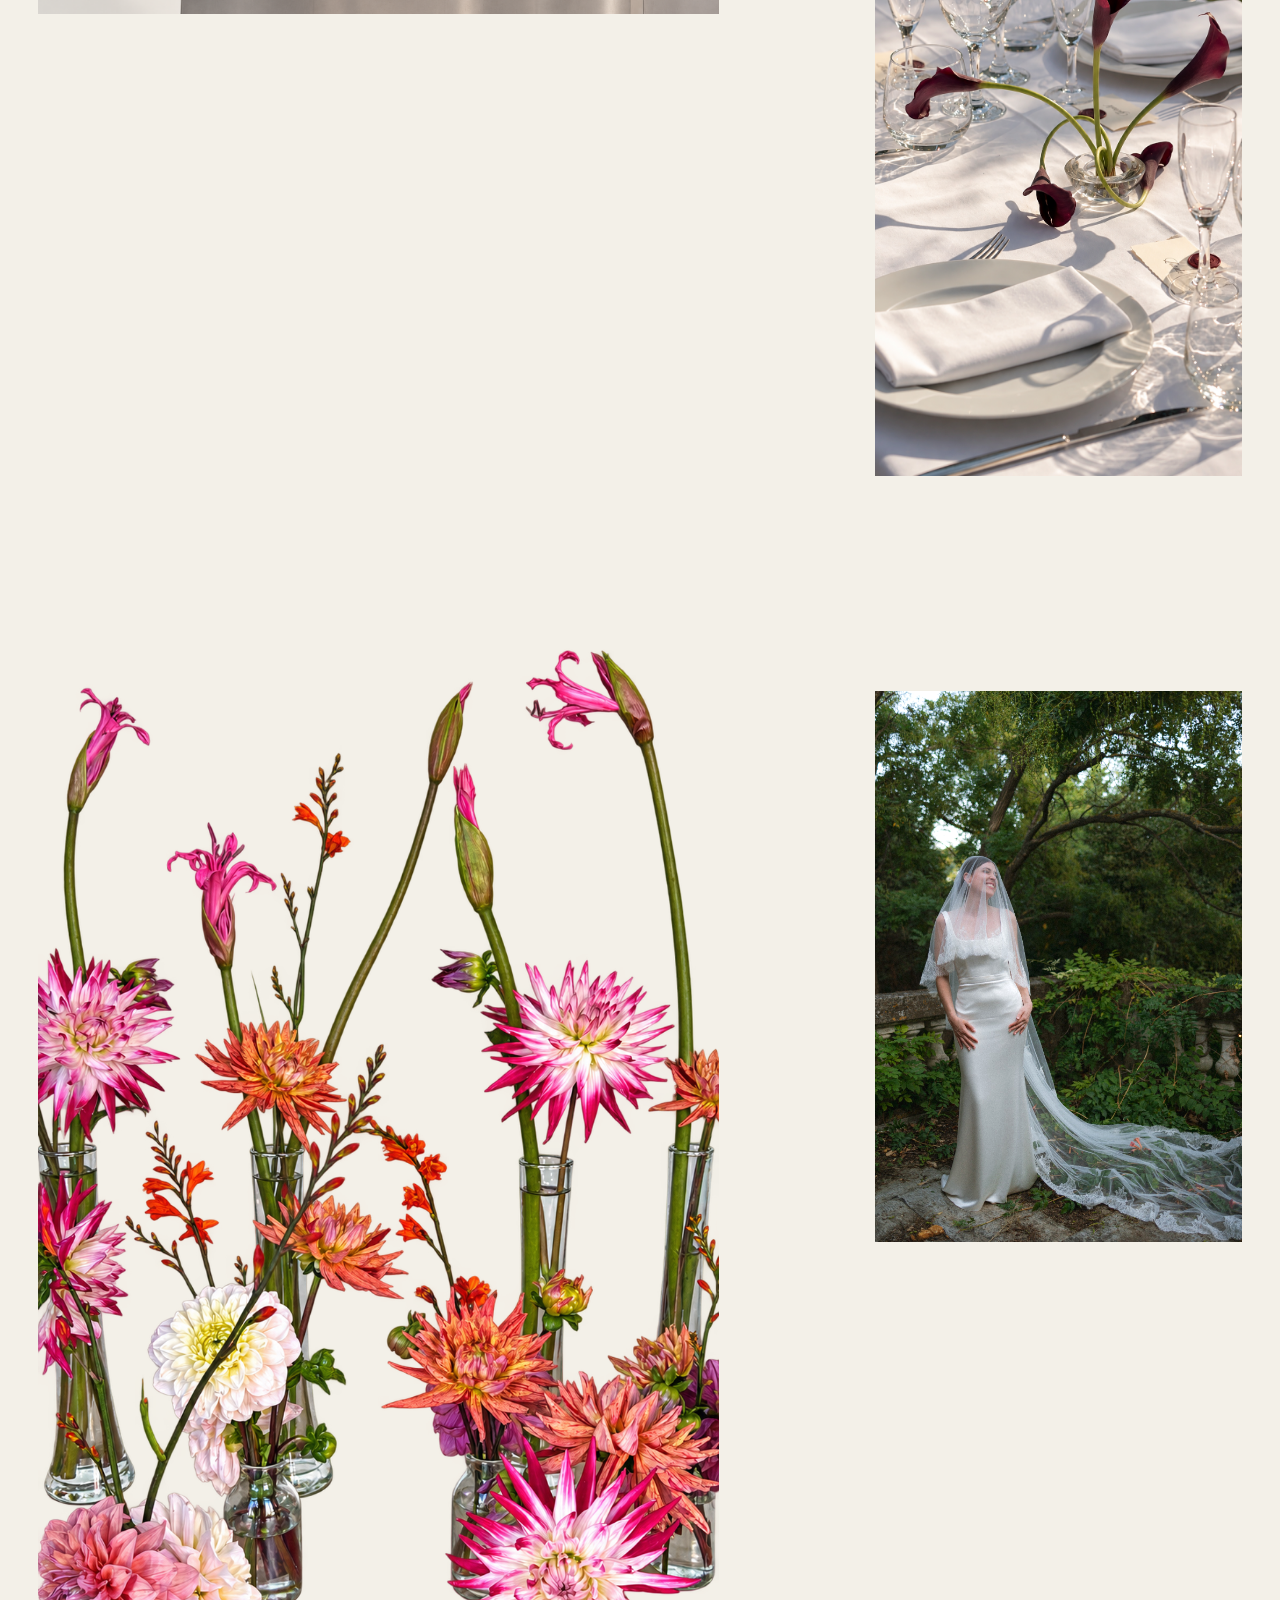
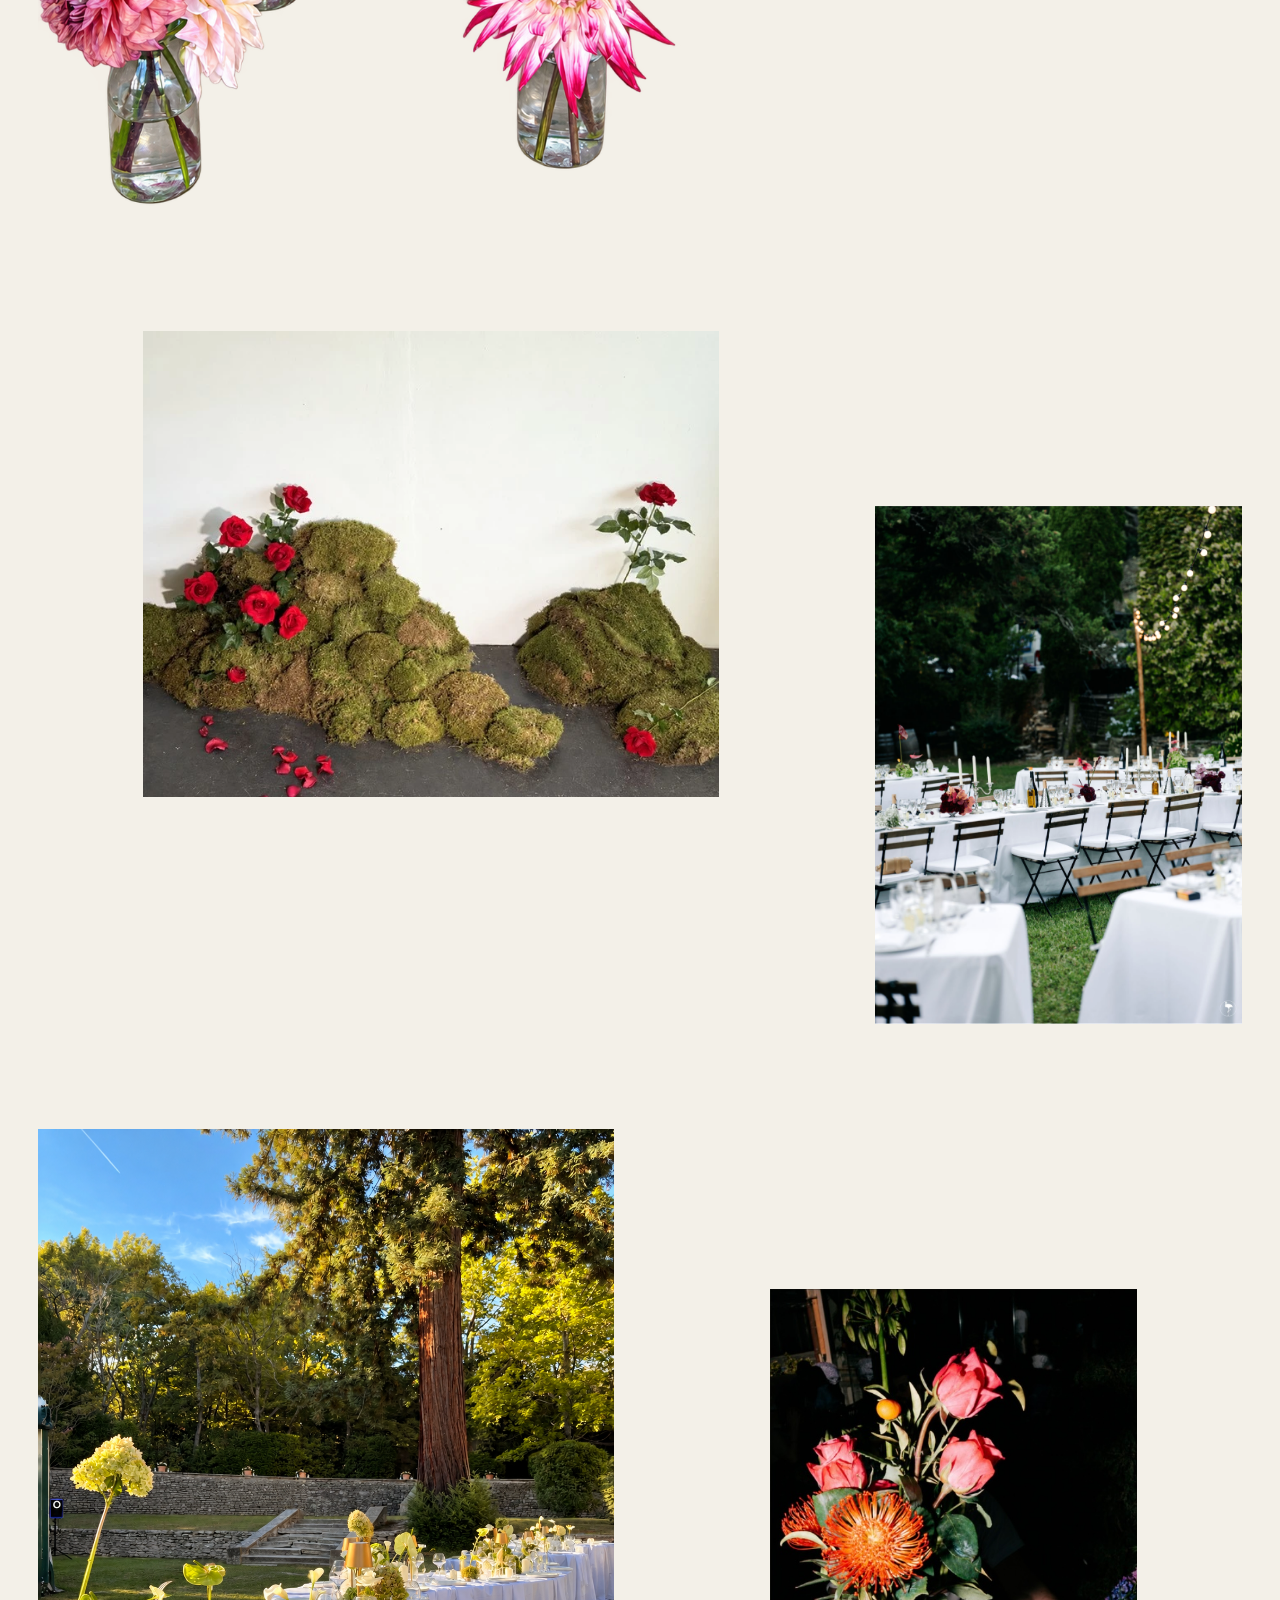
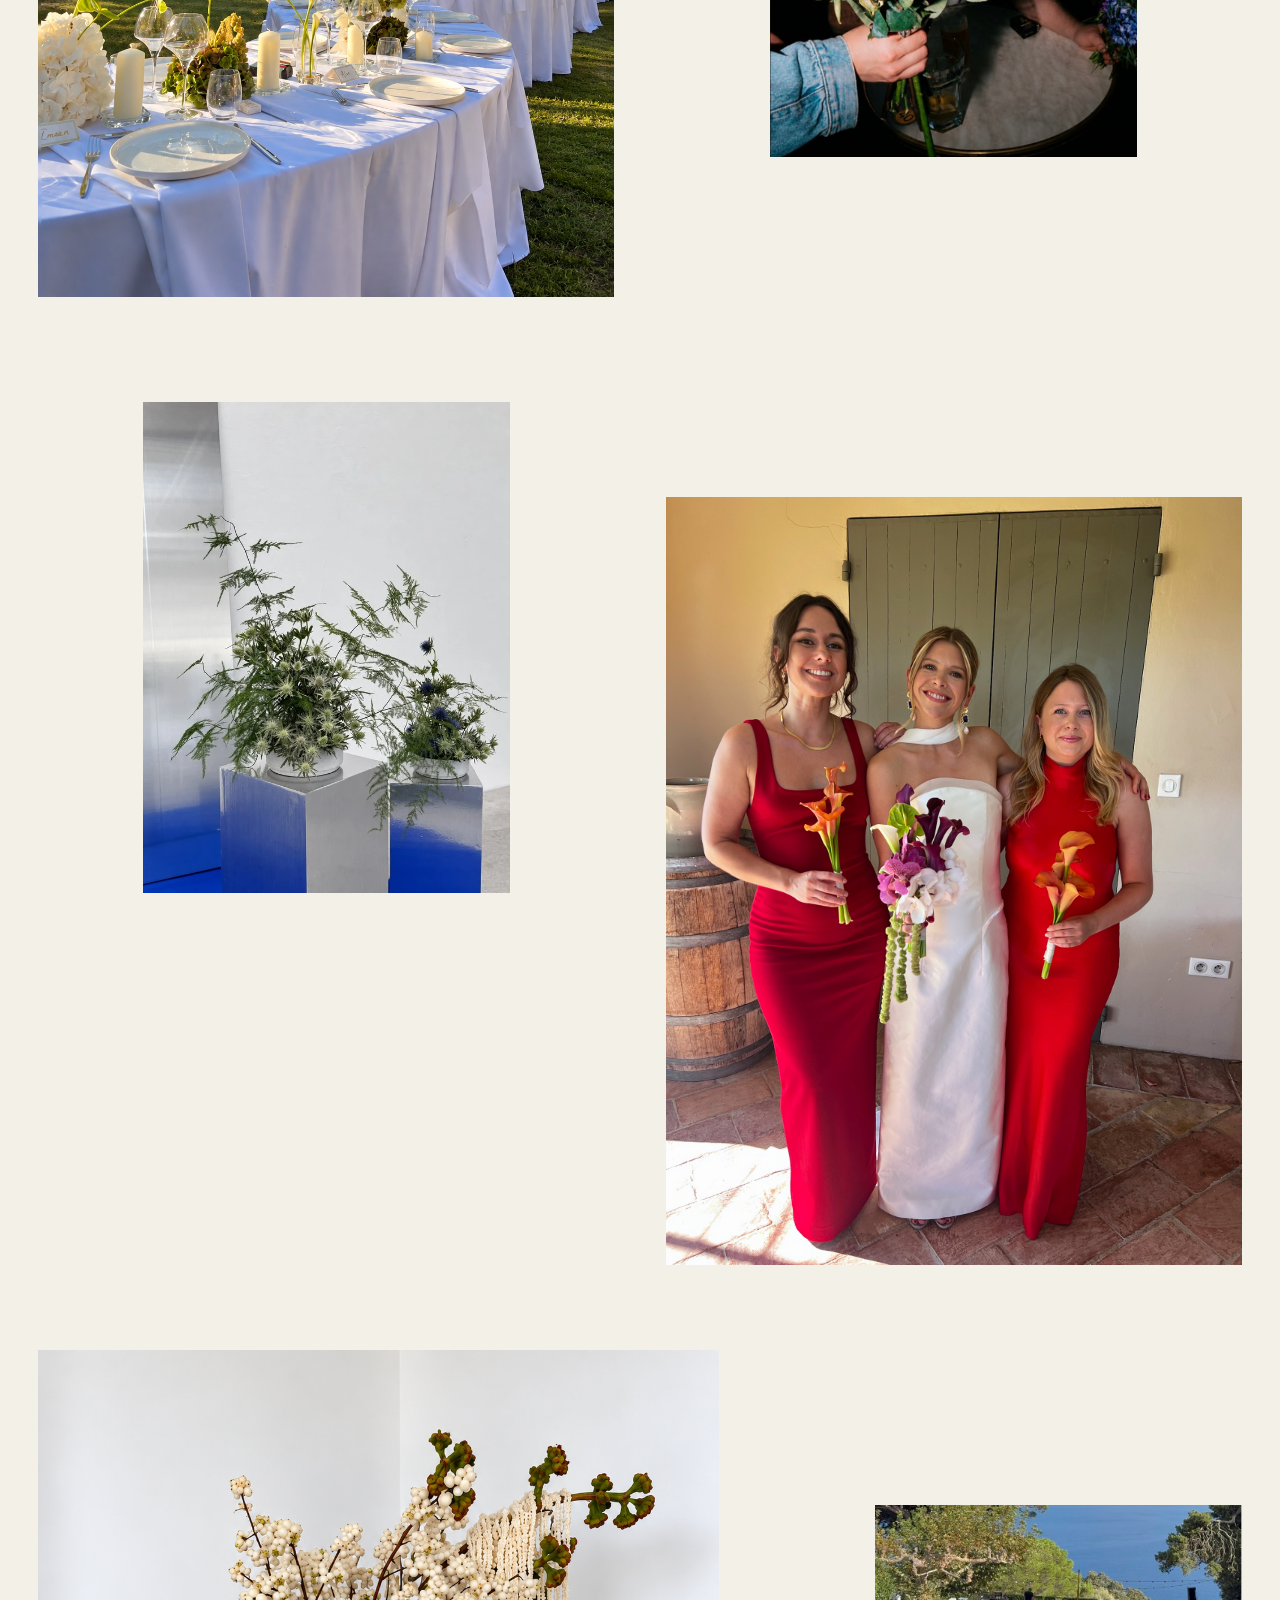
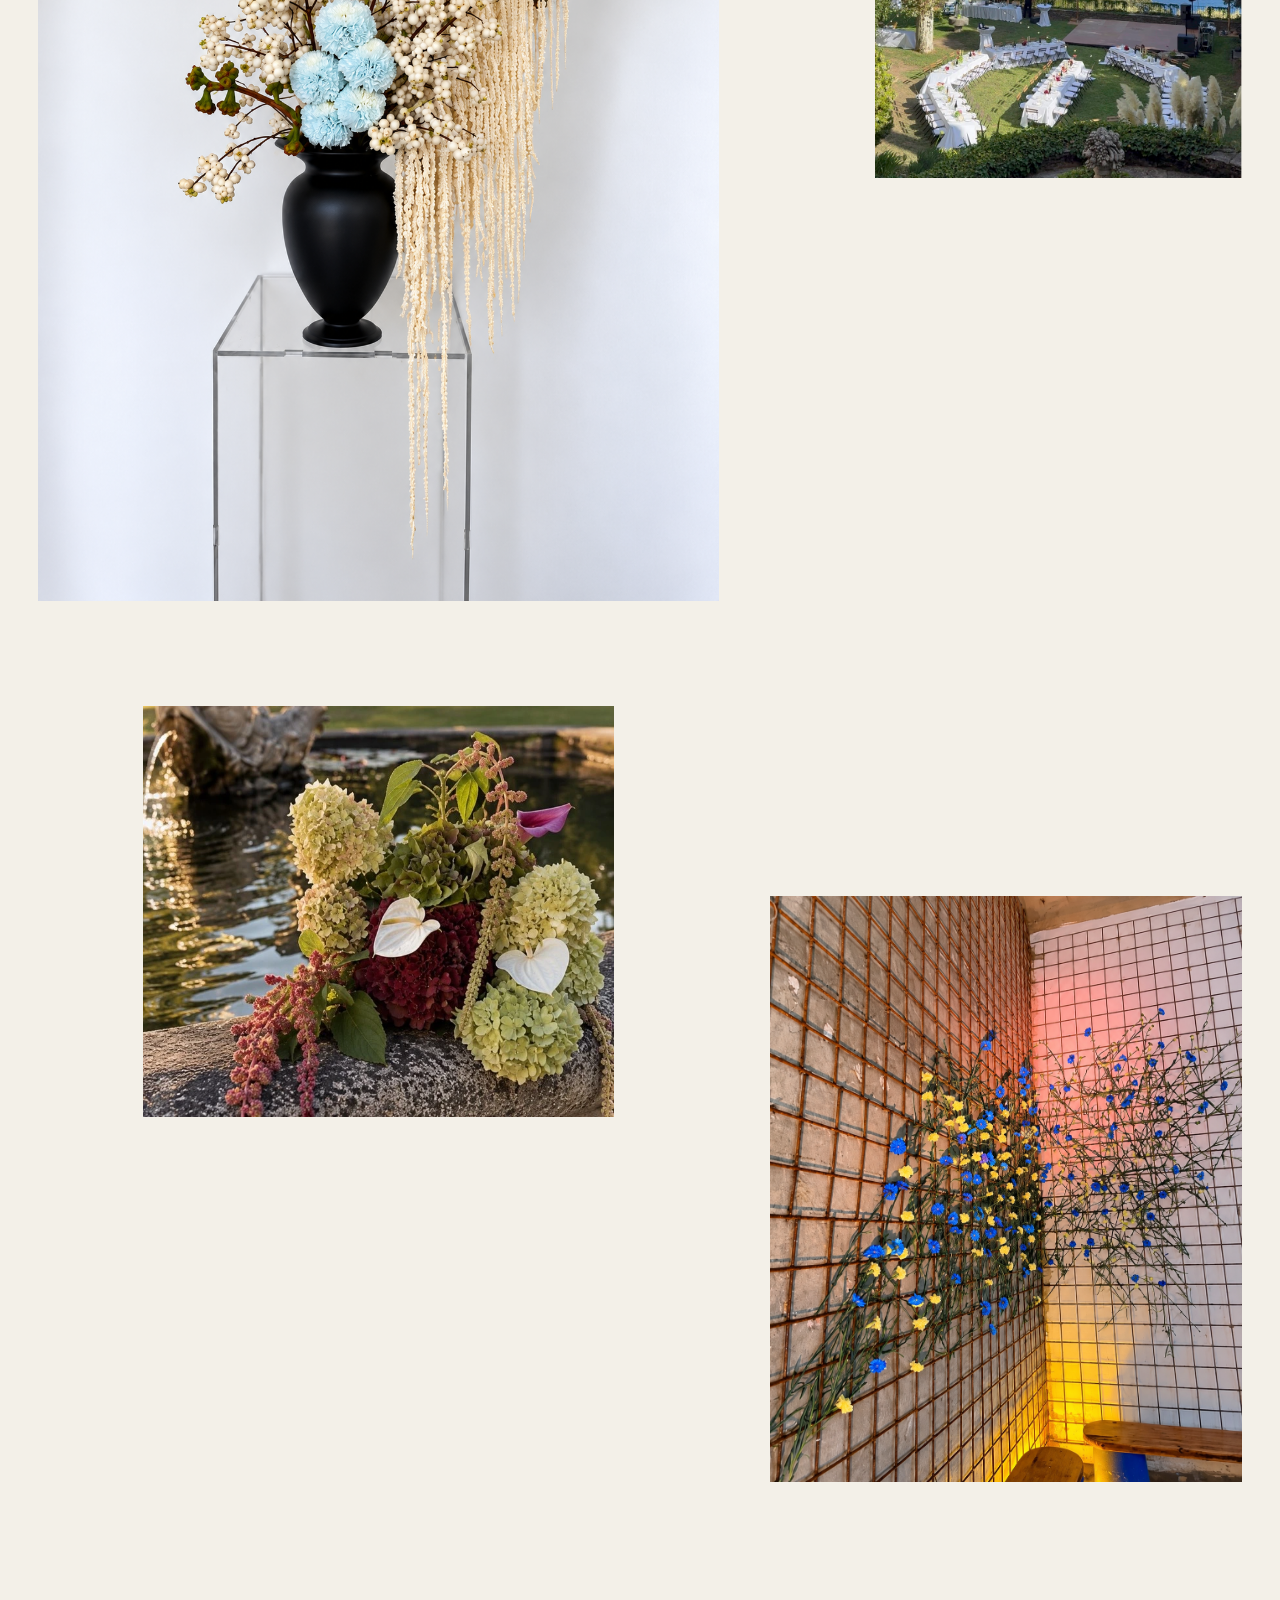
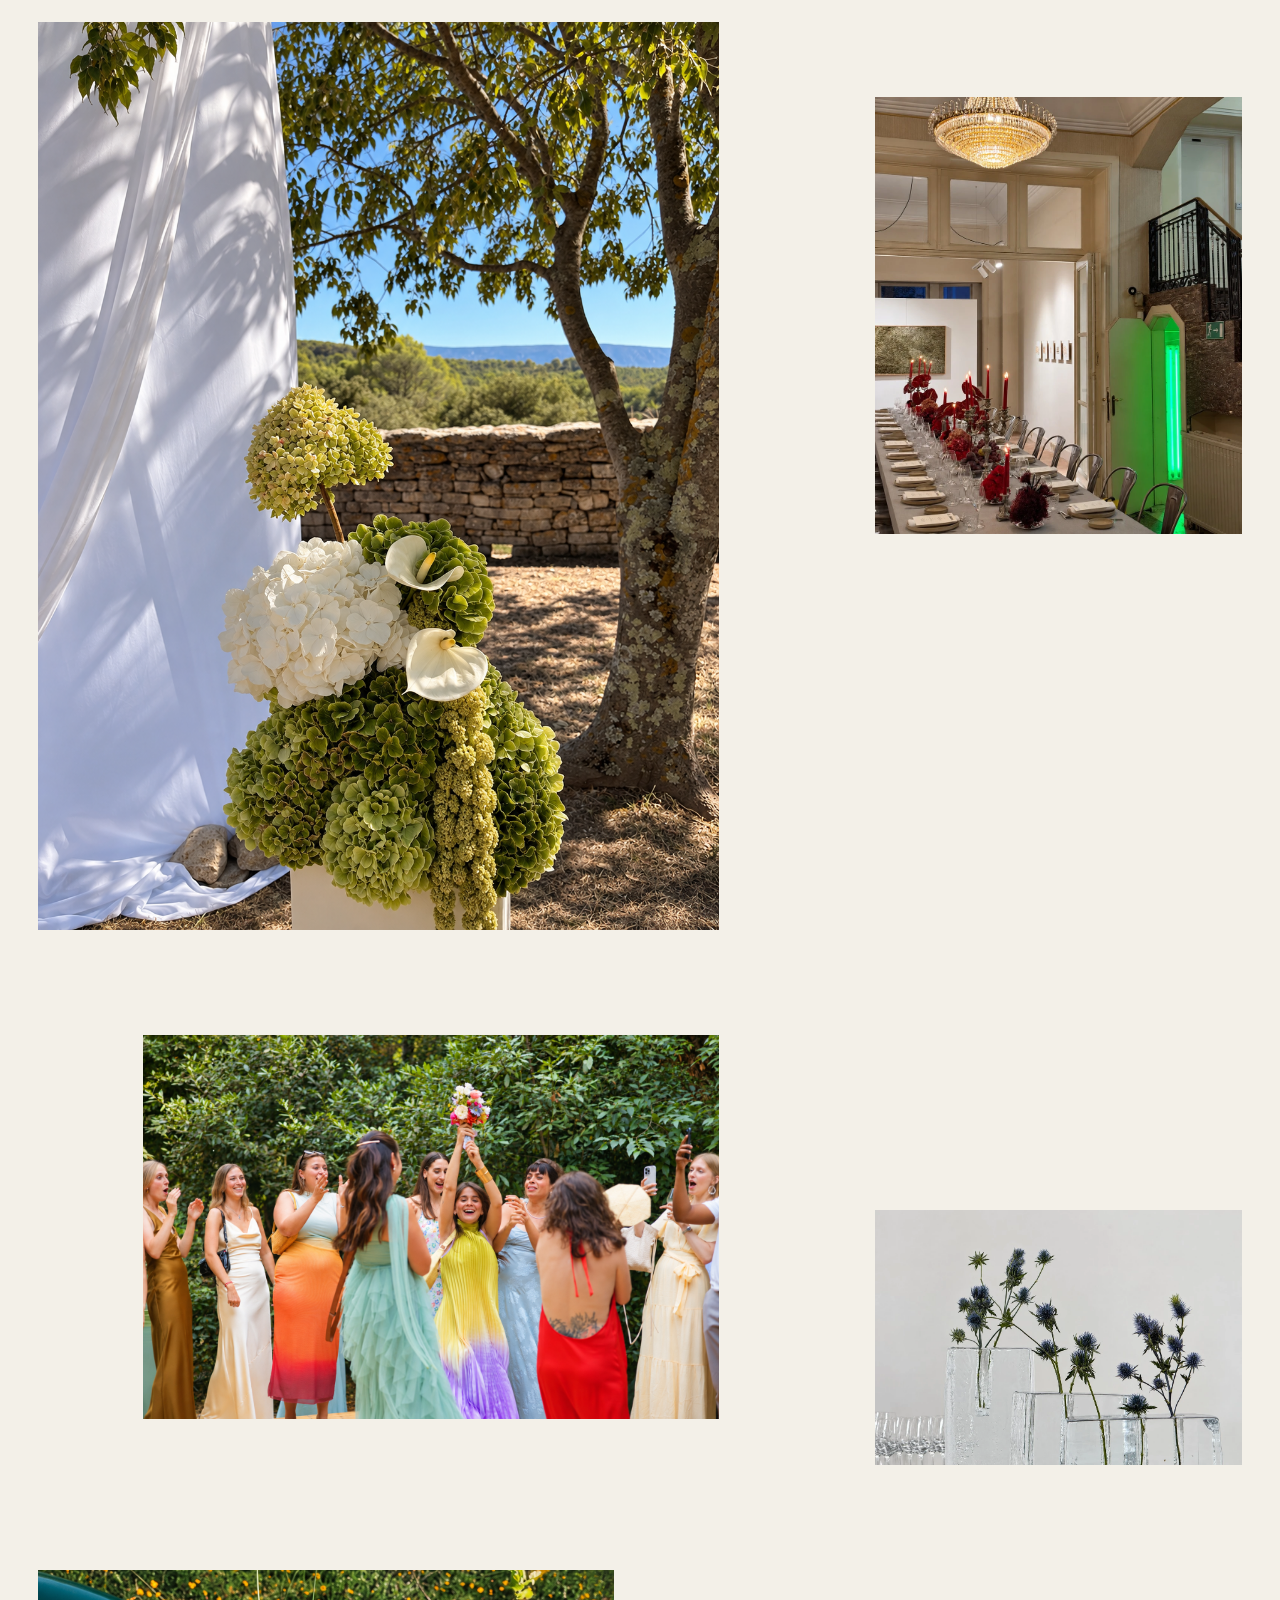
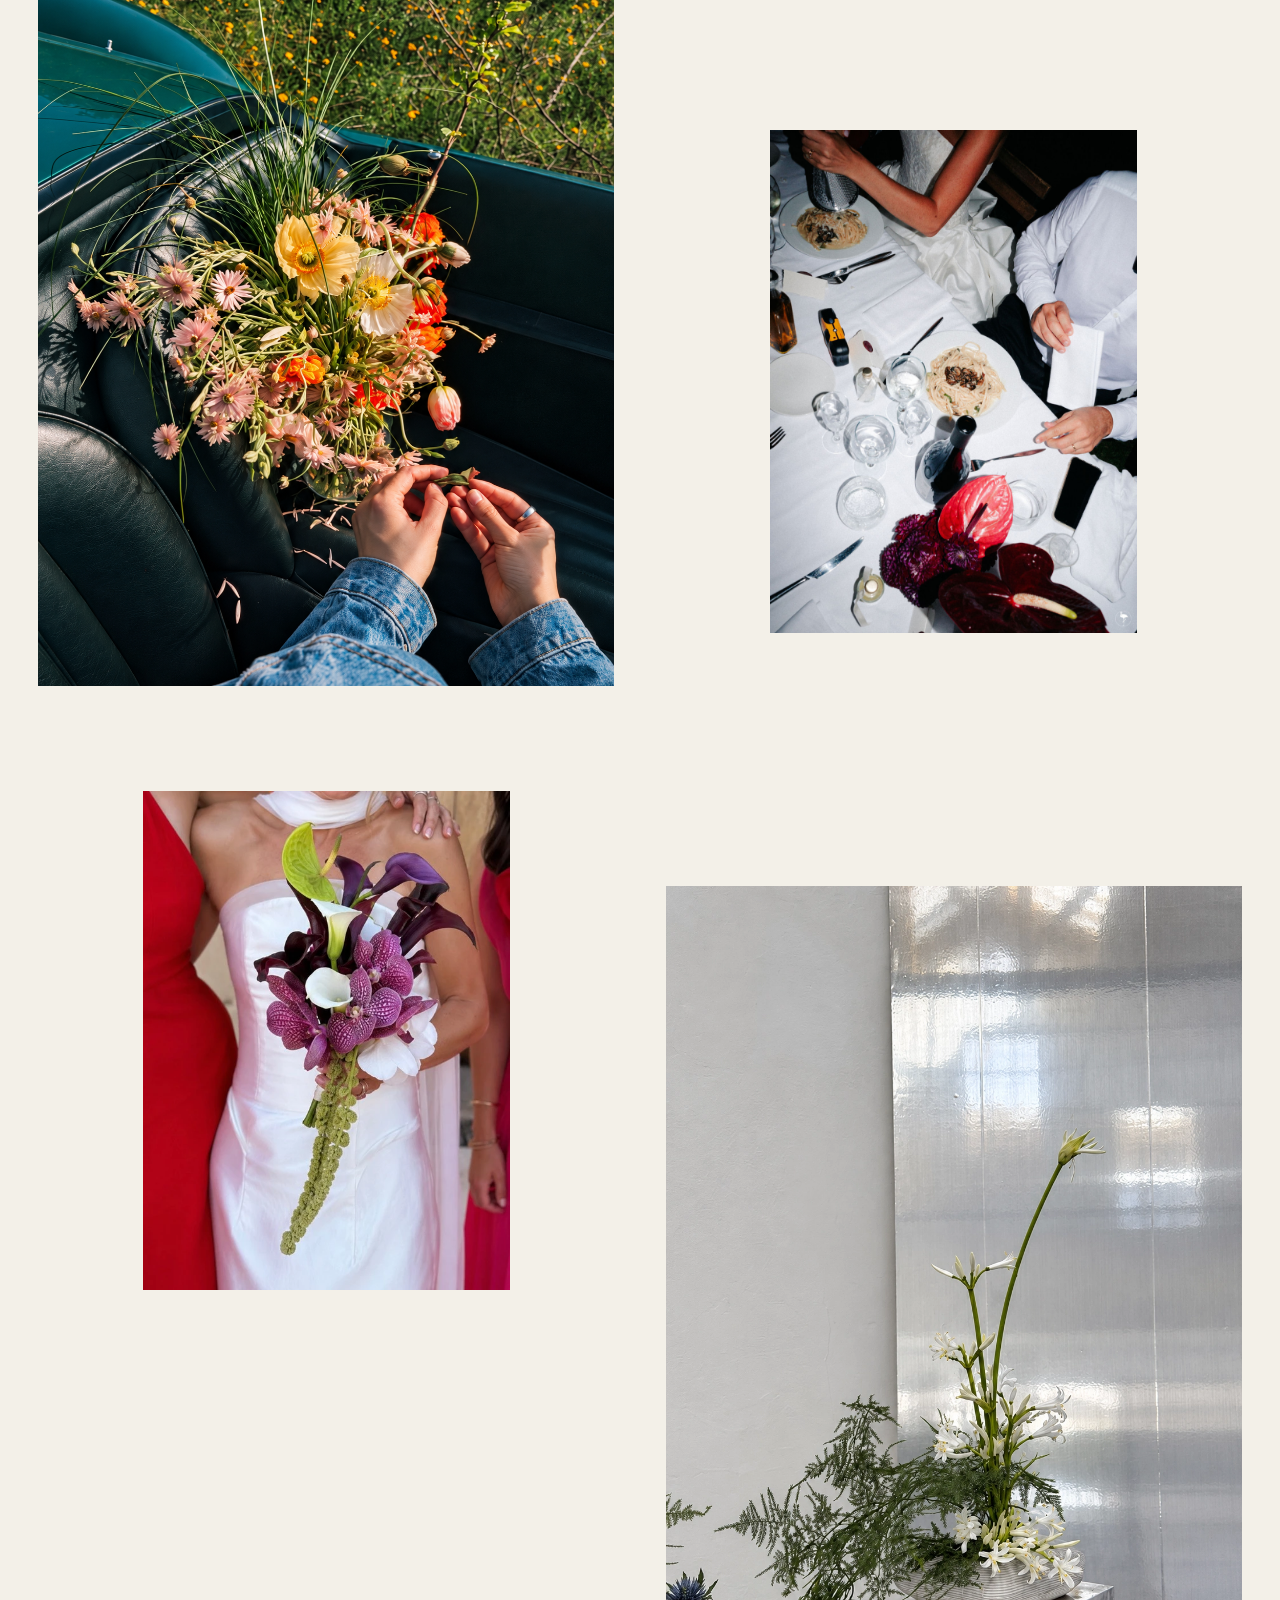
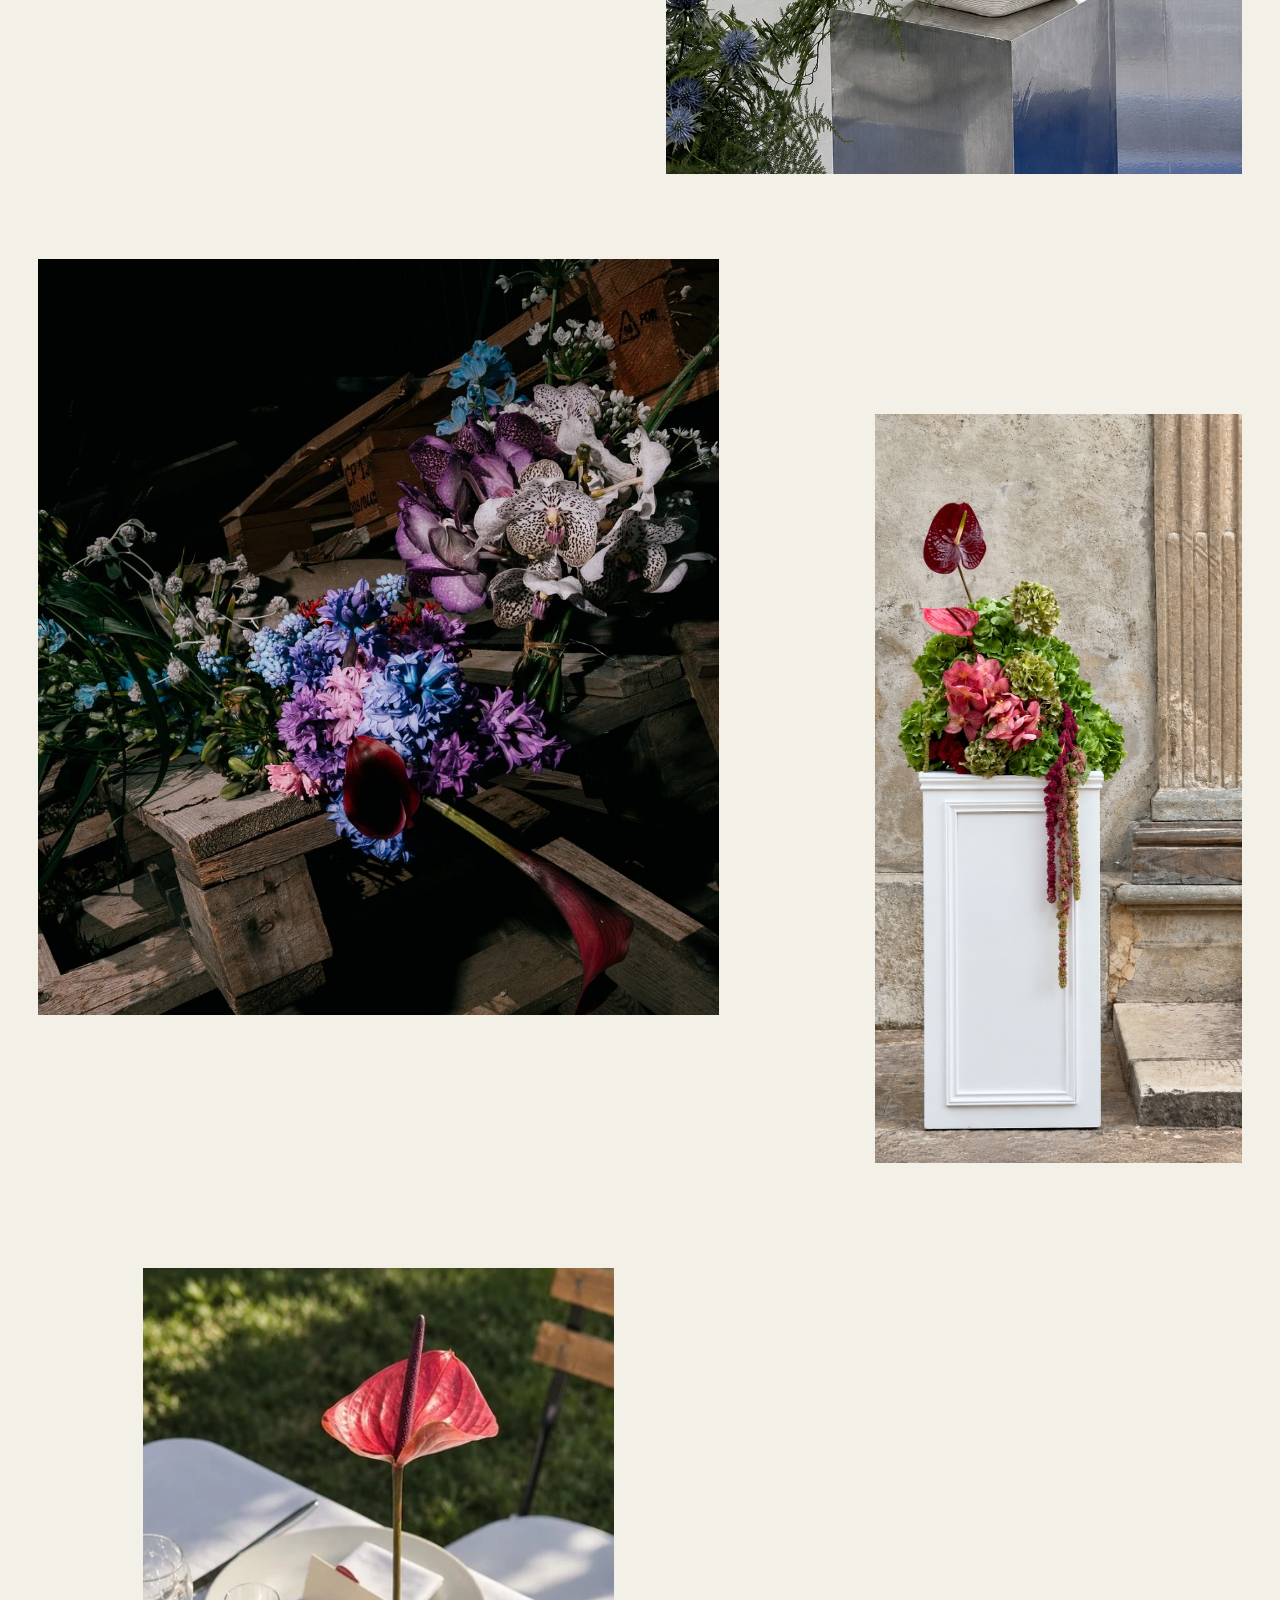
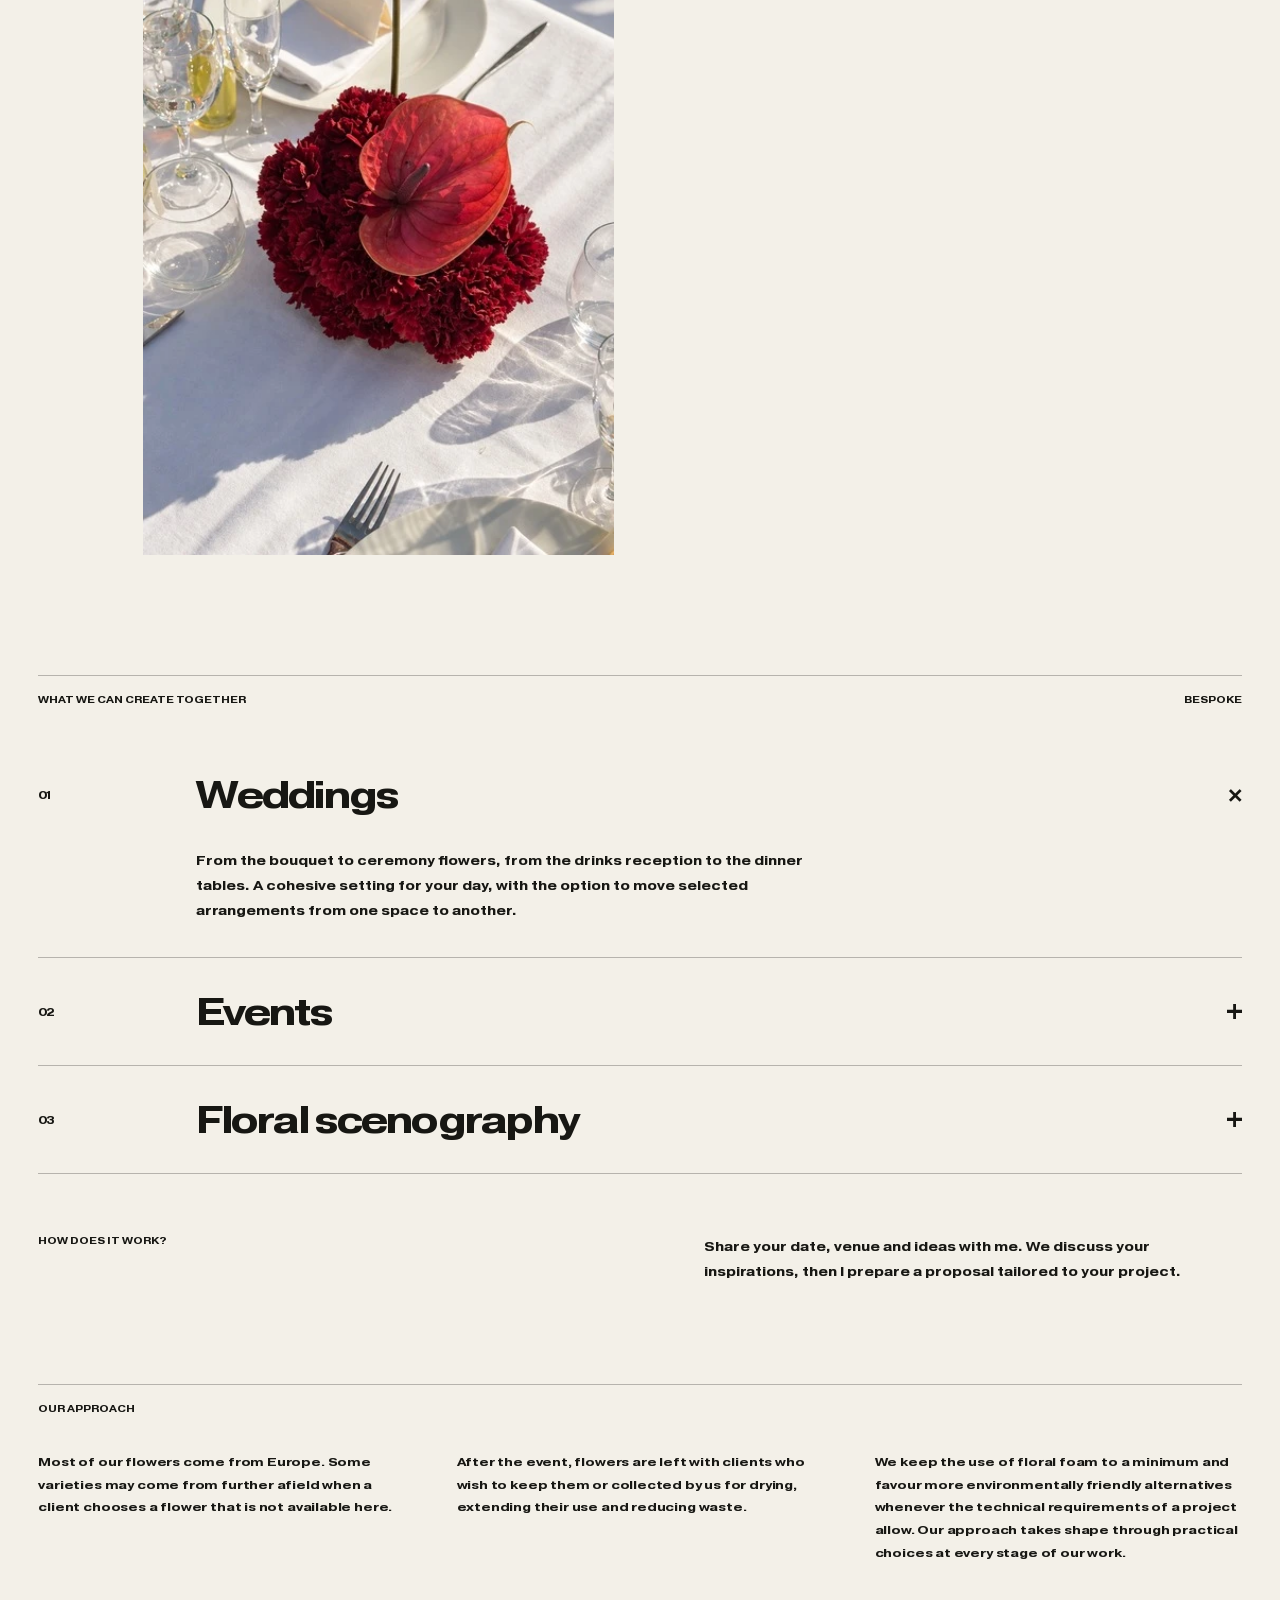
==== commit fa714410: "Reload Pragmatica Extended Bold stylesheet and font on all language pages" ====
--- a/english.html
+++ b/english.html
@@ -8,8 +8,8 @@
 <meta name="theme-color" content="#F3F0E8"><meta name="robots" content="noindex,nofollow">
 <meta property="og:title" content="Sophie Ysaÿe — Florals"><meta property="og:description" content="Weddings, events and floral arrangements. Brussels &amp; Provence.">
 <link rel="icon" href="favicon.svg" type="image/svg+xml">
-<link rel="preload" href="assets/pragmatica-extended-bold.woff2" as="font" type="font/woff2">
-<link rel="stylesheet" href="css/style.css?v=20261028-gallery-nav"><script src="js/app.js?v=20261028-gallery-nav" defer></script>
+<link rel="preload" href="assets/pragmatica-extended-bold.woff2?v=20261028-fontfix2" as="font" type="font/woff2">
+<link rel="stylesheet" href="css/style.css?v=20261028-fontfix2"><script src="js/app.js?v=20261028-gallery-nav" defer></script>
 <link rel="alternate" hreflang="fr" href="francais.html"><link rel="alternate" hreflang="en" href="english.html"><link rel="alternate" hreflang="nl-BE" href="nederlands-belgie.html"><link rel="alternate" hreflang="x-default" href="index.html">
 </head>
 <body translate="no">
--- a/css/style.css
+++ b/css/style.css
@@ -1,4 +1,4 @@
-@font-face{font-family:Pragmatica;src:url('../assets/pragmatica-extended-bold.woff2') format('woff2');font-weight:700;font-style:normal;font-display:swap}
+@font-face{font-family:Pragmatica;src:url('../assets/pragmatica-extended-bold.woff2?v=20261028-fontfix') format('woff2');font-weight:700;font-style:normal;font-display:swap}
 :root{--ivory:#f3f0e8;--wine:#46151d;--ink:#171713;--line:rgba(23,23,19,.28);--gutter:clamp(20px,3vw,56px)}
 *{box-sizing:border-box}html{scroll-behavior:smooth;scroll-padding-top:90px}body{margin:0;background:var(--ivory);color:var(--ink);font-family:Pragmatica,Arial,sans-serif;font-weight:700;-webkit-font-smoothing:antialiased}body.dialog-open{overflow:hidden}a{color:inherit;text-decoration:none}button,input,select,textarea{font:inherit}button{color:inherit}button,a{-webkit-tap-highlight-color:transparent}button{cursor:pointer}a:focus-visible,button:focus-visible,summary:focus-visible,input:focus-visible,select:focus-visible,textarea:focus-visible{outline:2px solid currentColor;outline-offset:5px}button{border:0;background:none}::selection{background:var(--wine);color:var(--ivory)}img{display:block;max-width:100%}p,h1,h2,h3,figure{margin:0}.skip-link{position:fixed;left:20px;top:-80px;z-index:100;background:var(--wine);color:var(--ivory);padding:15px}.skip-link:focus{top:15px}.header{height:76px;padding:0 var(--gutter);display:flex;align-items:center;justify-content:space-between;position:sticky;top:0;background:rgba(243,240,232,.97);z-index:20;border-bottom:1px solid transparent;transition:border-color .3s}.header.scrolled{border-color:var(--line)}.mini-logo{font-size:22px;letter-spacing:-2px;color:var(--wine);display:flex;align-items:center;gap:10px}.mini-logo span{font-size:28px;letter-spacing:0;line-height:1}.header nav{display:flex;gap:36px;align-items:center;font-size:12px}.header nav a{padding:8px 0}.header nav a:hover,.instagram:hover{color:var(--wine)}.instagram{font-size:11px}.opening{padding:0 var(--gutter) 100px}h1{color:var(--wine);font-size:clamp(70px,17.9vw,320px);line-height:.9;letter-spacing:-.075em;padding-top:20px;width:100%}h1>span{display:block}h1>span:nth-child(2){margin-top:.02em;position:relative}.brand-dot{display:none}.brand-baseline{display:flex;justify-content:space-between;margin-top:28px;font-size:11px;align-items:center}.brand-baseline>span:first-child{font-size:20px;letter-spacing:-.7px}.brand-baseline>a{display:flex;gap:24px}.introduction{font-size:clamp(22px,2.7vw,44px);line-height:1.35;letter-spacing:-.045em;max-width:1300px;margin:80px 0 28px}.introduction>span{color:var(--wine)}.intro-bottom{display:flex;justify-content:space-between;align-items:center;font-size:10px;gap:20px}.text-link{font-size:12px;border-bottom:1px solid;padding-bottom:6px;display:inline-block;line-height:1.5}.text-link:hover{color:var(--wine)}.work-section{padding:0 var(--gutter) 120px}.section-bar{border-top:1px solid var(--line);padding-top:17px;display:flex;justify-content:space-between;gap:20px;align-items:center;font-size:10px}.section-bar h2{font-size:10px;font-weight:700}.filters{display:flex;gap:25px;align-items:center;margin-top:25px;margin-bottom:55px;flex-wrap:wrap}.filters button{font-size:12px;opacity:.5;padding:8px 0;border-bottom:1px solid transparent}.filters button[aria-pressed=true]{opacity:1;color:var(--wine);border-color:var(--wine)}.filters button:hover{opacity:1}.filters sup{font-size:8px;vertical-align:super;margin-left:2px}.gallery{display:grid;grid-template-columns:repeat(12,minmax(0,1fr));column-gap:4vw;row-gap:105px;align-items:start}.work{min-width:0}.work[hidden]{display:none}.image-button{display:block;width:100%;padding:0;position:relative;overflow:hidden;text-align:left}.image-button::after{content:'↗';position:absolute;right:15px;bottom:15px;width:36px;height:36px;display:grid;place-items:center;background:var(--ivory);color:var(--wine);font-size:18px;opacity:0;transform:translateY(10px);transition:.25s}.image-button:hover::after,.image-button:focus-visible::after{opacity:1;transform:translateY(0)}.image-button img{width:100%;height:auto;transition:filter .4s}.image-button:hover img{filter:brightness(.96)}figcaption{display:flex;gap:12px;justify-content:space-between;font-size:8px;line-height:1.6;margin-top:13px}figcaption>span:last-child{opacity:.5;text-align:right}.work-1{grid-column:2/6}.work-2{grid-column:7/13;margin-top:95px}.work-3{grid-column:1/8;margin-top:-20px}.work-4{grid-column:9/13;margin-top:135px}.work-5{grid-column:2/7}.work-6{grid-column:8/13;margin-top:190px}.work-7{grid-column:1/8;margin-top:35px}.work-8{grid-column:9/13;margin-top:110px}.work-9{grid-column:2/8}.work-10{grid-column:9/13;margin-top:175px}.work-11{grid-column:1/7}.work-12{grid-column:8/12;margin-top:160px}.gallery.filtered{grid-template-columns:repeat(2,minmax(0,1fr));gap:65px 6vw}.gallery.filtered .work{grid-column:auto;margin-top:0}.gallery.filtered .work:nth-child(even){padding-top:70px}.gallery.filtered .image-button img{max-height:700px;object-fit:contain}.manifesto{background:var(--wine);color:var(--ivory);padding:90px var(--gutter) 70px;display:flex;justify-content:space-between;gap:30px}.manifesto>p{font-size:clamp(30px,5.3vw,90px);line-height:1.16;letter-spacing:-.06em}.manifesto>p>span{opacity:.6}.manifesto>div{display:flex;flex-direction:column;justify-content:space-between;align-items:flex-end;text-align:right;font-size:11px;line-height:1.7}.asterisk{font-family:Arial,sans-serif;font-size:120px;line-height:1}.about{padding:110px var(--gutter) 120px}.about-grid{display:grid;grid-template-columns:1fr 1fr;gap:10vw;margin-top:65px}.portrait{max-width:390px;margin-left:4vw}.portrait img{width:100%;height:auto}.portrait>p{margin-top:18px;font-size:9px;line-height:1.7}.about-copy{padding-top:20px}.about-copy h3{font-size:clamp(24px,2.5vw,40px);line-height:1.35;letter-spacing:-.04em;color:var(--wine);margin-bottom:38px}.about-copy p{font-size:13px;line-height:1.9;margin-bottom:22px;max-width:540px}.about-copy .text-link{margin-top:14px}.services{padding:0 var(--gutter) 100px}.services>.section-bar{margin-bottom:35px}.services details{border-bottom:1px solid var(--line)}summary{display:flex;align-items:center;gap:30px;list-style:none;padding:29px 0;cursor:pointer;font-size:clamp(21px,3vw,45px);letter-spacing:-.045em}summary::-webkit-details-marker{display:none}.service-number{font-size:11px;letter-spacing:0;width:10vw;flex-shrink:0}.toggle{margin-left:auto;font-size:28px;font-family:Arial,sans-serif;font-weight:400}.services details[open] .toggle{transform:rotate(45deg)}.service-content{margin-left:calc(10vw + 30px);max-width:620px;padding-bottom:35px;font-size:13px;line-height:1.9}.process{display:grid;grid-template-columns:1fr 1fr;gap:10vw;margin-top:60px;font-size:10px}.process p{font-size:13px;line-height:1.9;max-width:540px}.contact{background:var(--wine);color:var(--ivory);padding:32px var(--gutter) 25px}.contact .section-bar{border-color:rgba(243,240,232,.4)}.contact-title{font-size:clamp(40px,8.7vw,150px);line-height:1.12;letter-spacing:-.07em;margin:65px 0}.contact-title>span{color:var(--ivory);opacity:.62}.contact-grid{display:grid;grid-template-columns:1.7fr 1fr 1fr;gap:30px;padding:25px 0 75px}.contact-grid a{display:block;line-height:2.1;font-size:11px}.contact-grid p{line-height:2.1;font-size:11px}.contact-grid .email{font-size:clamp(12px,1.3vw,21px);letter-spacing:-.04em}.project-button{margin-top:22px;padding:15px 18px;border:1px solid var(--ivory);display:flex;gap:30px;align-items:center;font-size:11px;text-align:left}.project-button:hover{background:var(--ivory);color:var(--wine)}.footer-bottom{border-top:1px solid rgba(243,240,232,.4);padding-top:20px;display:flex;justify-content:space-between;font-size:8px}.privacy-button{font-size:8px;padding:0;color:var(--ivory)}dialog{border:0;color:var(--ink);background:var(--ivory)}dialog::backdrop{background:rgba(23,23,19,.8)}.dialog-close{position:absolute;top:24px;right:24px;font-size:10px;z-index:2;padding:10px;line-height:1.3}.lightbox{width:100vw;height:100dvh;max-width:none;max-height:none;margin:0;padding:70px 80px;background:var(--ink);color:var(--ivory);overflow:hidden}.lightbox[open]{display:flex;align-items:center;justify-content:center}.lightbox>img{max-height:calc(100dvh - 140px);max-width:calc(100vw - 160px);width:auto;height:auto;object-fit:contain}.lightbox-prev,.lightbox-next{position:absolute;top:50%;transform:translateY(-50%);font-size:32px;padding:12px}.lightbox-prev{left:12px}.lightbox-next{right:12px}.lightbox-caption{position:absolute;bottom:24px;left:32px;right:32px;display:flex;justify-content:space-between;gap:20px;font-size:10px}.contact-dialog{width:680px;max-width:calc(100vw - 24px);max-height:calc(100dvh - 24px);padding:55px 45px 35px}.eyebrow{font-size:9px;color:var(--wine)}.contact-dialog h2{font-size:38px;line-height:1.15;letter-spacing:-.04em;color:var(--wine);margin:22px 0}.contact-dialog>p{font-size:11px;line-height:1.7;margin-bottom:25px}.contact-dialog label{display:block;font-size:10px;margin-top:20px}.contact-dialog input,.contact-dialog select,.contact-dialog textarea{width:100%;display:block;border:0;border-bottom:1px solid var(--line);background:transparent;border-radius:0;padding:12px 0;color:var(--ink);font-size:12px;min-height:42px}.contact-dialog select{padding-right:20px}.contact-dialog textarea{resize:vertical}.form-row{display:grid;grid-template-columns:1fr 1fr;gap:25px}.submit-project{background:var(--wine);color:var(--ivory);width:100%;padding:17px;margin-top:27px;font-size:12px}.form-note,#mail-fallback{font-size:9px;line-height:1.7;margin-top:14px;opacity:.7}.privacy-dialog{padding:65px 40px 40px;width:600px;max-width:calc(100vw - 30px)}.privacy-dialog h2{font-size:25px;color:var(--wine);margin-bottom:25px}.privacy-dialog p{font-size:12px;line-height:1.9;margin-bottom:20px}.privacy-dialog a{text-decoration:underline}a:hover{text-underline-offset:4px}
 @media(min-width:1800px){h1{font-size:17.9vw}.opening .introduction{max-width:90%}.gallery{row-gap:140px}}
@@ -83,3 +83,14 @@
 .instagram-footer-link .instagram-icon{width:25px;height:25px}
 @media(max-width:800px){.header-tools .instagram{display:inline-flex!important;min-width:36px;min-height:36px;padding:7px}}
 @media(max-width:360px){.header-tools .instagram{min-width:32px;padding:5px}.instagram-icon{width:20px;height:20px}}
+
+/* Photo viewer: visible accessible controls on all screen sizes */
+.lightbox-prev,.lightbox-next{z-index:5;display:flex;align-items:center;justify-content:center;width:52px;height:52px;padding:9px;border:1px solid rgba(243,240,232,.7);border-radius:50%;background:rgba(23,23,19,.6);color:var(--ivory);cursor:pointer;touch-action:manipulation}
+.lightbox-chevron{display:block;width:30px;height:30px;flex:none}
+.lightbox-prev:hover,.lightbox-next:hover{background:var(--ivory);color:var(--ink)}
+.lightbox .lightbox-caption{display:none!important}
+@media(max-width:800px){.lightbox{padding:60px 14px}.lightbox-prev,.lightbox-next{width:44px;height:44px;padding:8px}.lightbox-prev{left:8px}.lightbox-next{right:8px}.lightbox-chevron{width:26px;height:26px}}
+@media(max-width:520px){.lightbox-prev,.lightbox-next{top:auto;bottom:20px;transform:none;width:48px;height:48px}.lightbox-prev{left:calc(50% - 62px)}.lightbox-next{right:calc(50% - 62px)}.lightbox{padding:65px 10px 90px}}
+
+/* Brand typography: force Pragmatica Extended Bold throughout all language versions. */
+html,body,body *,body *::before,body *::after{font-family:Pragmatica,Arial,sans-serif!important;font-weight:700}
